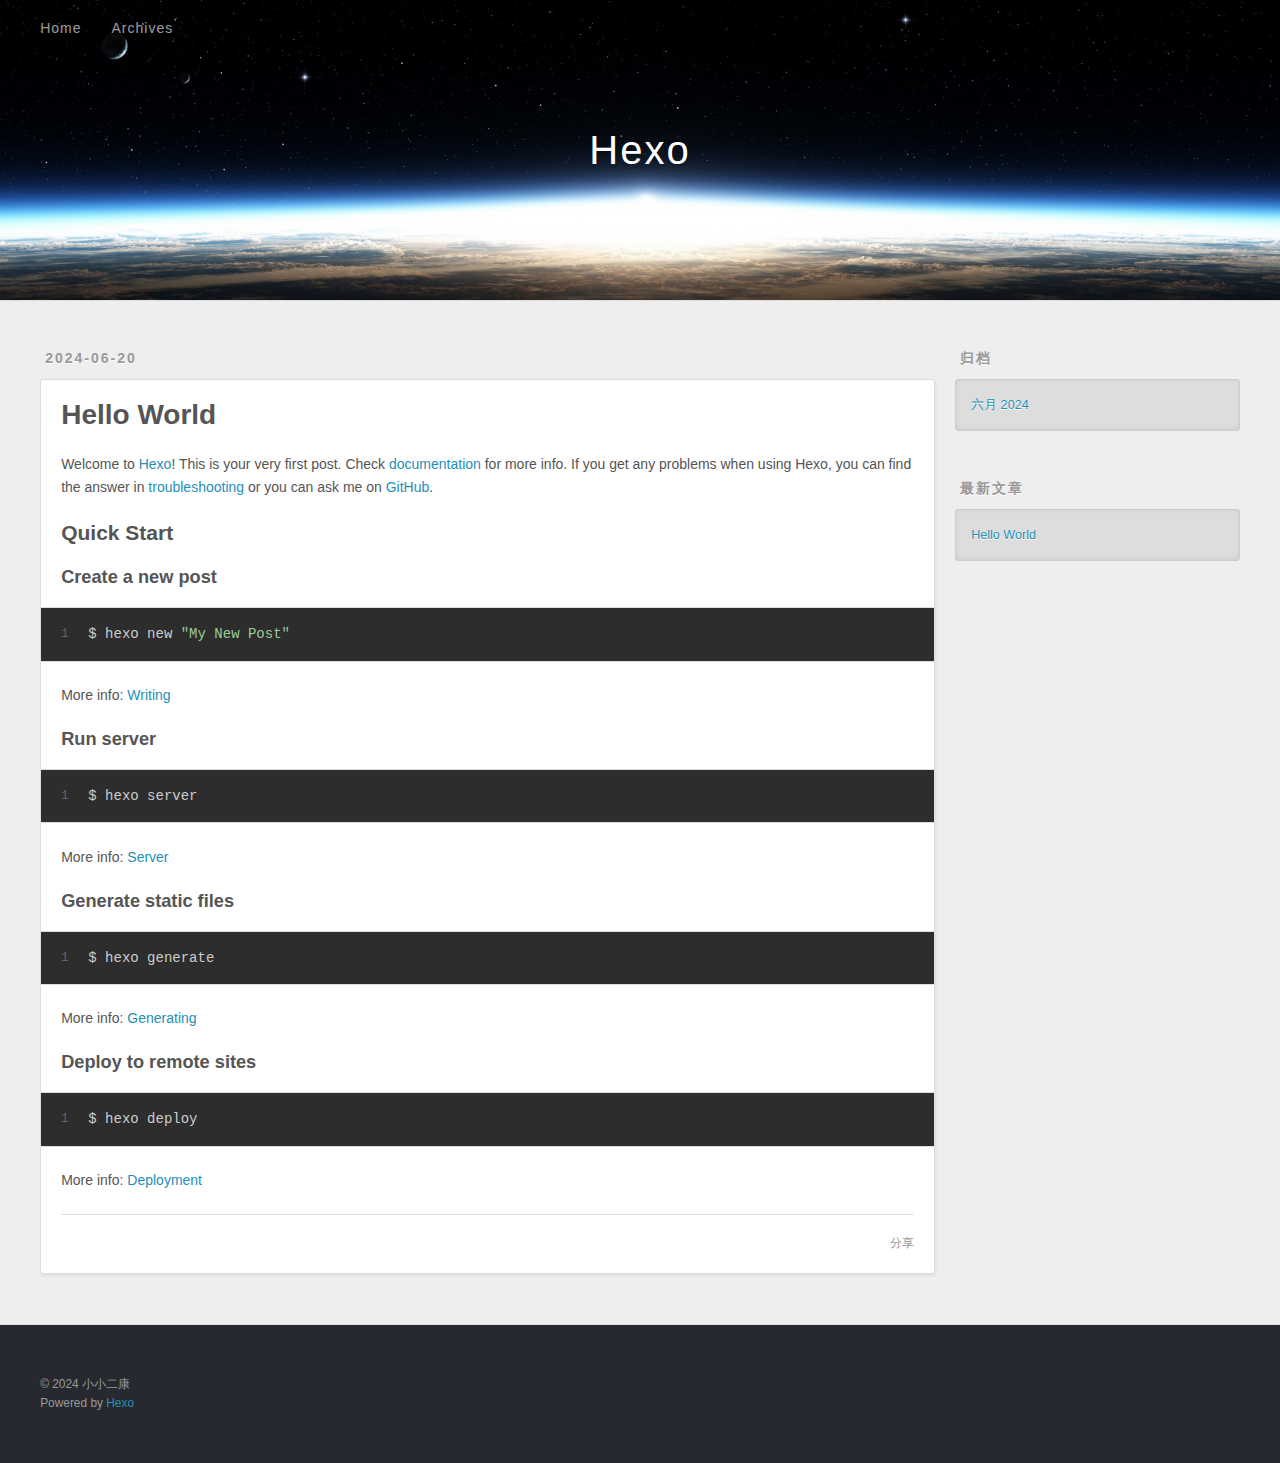
==== index.html @ 12087fe1 "Site updated: 2024-06-20 14:59:10" ====
<!DOCTYPE html>
<html>
<head>
  <meta charset="utf-8">
  
  
  <title>Hexo</title>
  <meta name="viewport" content="width=device-width, initial-scale=1, shrink-to-fit=no">
  <meta property="og:type" content="website">
<meta property="og:title" content="Hexo">
<meta property="og:url" content="https://996136583.github.io/index.html">
<meta property="og:site_name" content="Hexo">
<meta property="og:locale" content="zh_CN">
<meta property="article:author" content="小小二康">
<meta name="twitter:card" content="summary">
  
    <link rel="alternate" href="/atom.xml" title="Hexo" type="application/atom+xml">
  
  
    <link rel="shortcut icon" href="/favicon.png">
  
  
  
<link rel="stylesheet" href="/css/style.css">

  
    
<link rel="stylesheet" href="/fancybox/jquery.fancybox.min.css">

  
  
<meta name="generator" content="Hexo 7.2.0"></head>

<body>
  <div id="container">
    <div id="wrap">
      <header id="header">
  <div id="banner"></div>
  <div id="header-outer" class="outer">
    <div id="header-title" class="inner">
      <h1 id="logo-wrap">
        <a href="/" id="logo">Hexo</a>
      </h1>
      
    </div>
    <div id="header-inner" class="inner">
      <nav id="main-nav">
        <a id="main-nav-toggle" class="nav-icon"><span class="fa fa-bars"></span></a>
        
          <a class="main-nav-link" href="/">Home</a>
        
          <a class="main-nav-link" href="/archives">Archives</a>
        
      </nav>
      <nav id="sub-nav">
        
        
          <a class="nav-icon" href="/atom.xml" title="RSS 订阅"><span class="fa fa-rss"></span></a>
        
        <a class="nav-icon nav-search-btn" title="搜索"><span class="fa fa-search"></span></a>
      </nav>
      <div id="search-form-wrap">
        <form action="//google.com/search" method="get" accept-charset="UTF-8" class="search-form"><input type="search" name="q" class="search-form-input" placeholder="搜索"><button type="submit" class="search-form-submit">&#xF002;</button><input type="hidden" name="sitesearch" value="https://996136583.github.io"></form>
      </div>
    </div>
  </div>
</header>

      <div class="outer">
        <section id="main">
  
    <article id="post-hello-world" class="h-entry article article-type-post" itemprop="blogPost" itemscope itemtype="https://schema.org/BlogPosting">
  <div class="article-meta">
    <a href="/2024/06/20/hello-world/" class="article-date">
  <time class="dt-published" datetime="2024-06-20T06:25:06.038Z" itemprop="datePublished">2024-06-20</time>
</a>
    
  </div>
  <div class="article-inner">
    
    
      <header class="article-header">
        
  
    <h1 itemprop="name">
      <a class="p-name article-title" href="/2024/06/20/hello-world/">Hello World</a>
    </h1>
  

      </header>
    
    <div class="e-content article-entry" itemprop="articleBody">
      
        <p>Welcome to <a target="_blank" rel="noopener" href="https://hexo.io/">Hexo</a>! This is your very first post. Check <a target="_blank" rel="noopener" href="https://hexo.io/docs/">documentation</a> for more info. If you get any problems when using Hexo, you can find the answer in <a target="_blank" rel="noopener" href="https://hexo.io/docs/troubleshooting.html">troubleshooting</a> or you can ask me on <a target="_blank" rel="noopener" href="https://github.com/hexojs/hexo/issues">GitHub</a>.</p>
<h2 id="Quick-Start"><a href="#Quick-Start" class="headerlink" title="Quick Start"></a>Quick Start</h2><h3 id="Create-a-new-post"><a href="#Create-a-new-post" class="headerlink" title="Create a new post"></a>Create a new post</h3><figure class="highlight bash"><table><tr><td class="gutter"><pre><span class="line">1</span><br></pre></td><td class="code"><pre><span class="line">$ hexo new <span class="string">&quot;My New Post&quot;</span></span><br></pre></td></tr></table></figure>

<p>More info: <a target="_blank" rel="noopener" href="https://hexo.io/docs/writing.html">Writing</a></p>
<h3 id="Run-server"><a href="#Run-server" class="headerlink" title="Run server"></a>Run server</h3><figure class="highlight bash"><table><tr><td class="gutter"><pre><span class="line">1</span><br></pre></td><td class="code"><pre><span class="line">$ hexo server</span><br></pre></td></tr></table></figure>

<p>More info: <a target="_blank" rel="noopener" href="https://hexo.io/docs/server.html">Server</a></p>
<h3 id="Generate-static-files"><a href="#Generate-static-files" class="headerlink" title="Generate static files"></a>Generate static files</h3><figure class="highlight bash"><table><tr><td class="gutter"><pre><span class="line">1</span><br></pre></td><td class="code"><pre><span class="line">$ hexo generate</span><br></pre></td></tr></table></figure>

<p>More info: <a target="_blank" rel="noopener" href="https://hexo.io/docs/generating.html">Generating</a></p>
<h3 id="Deploy-to-remote-sites"><a href="#Deploy-to-remote-sites" class="headerlink" title="Deploy to remote sites"></a>Deploy to remote sites</h3><figure class="highlight bash"><table><tr><td class="gutter"><pre><span class="line">1</span><br></pre></td><td class="code"><pre><span class="line">$ hexo deploy</span><br></pre></td></tr></table></figure>

<p>More info: <a target="_blank" rel="noopener" href="https://hexo.io/docs/one-command-deployment.html">Deployment</a></p>

      
    </div>
    <footer class="article-footer">
      <a data-url="https://996136583.github.io/2024/06/20/hello-world/" data-id="clxmwvkzh0000zouidsms7m7e" data-title="Hello World" class="article-share-link"><span class="fa fa-share">分享</span></a>
      
      
      
    </footer>
  </div>
  
</article>



  


</section>
        
          <aside id="sidebar">
  
    

  
    

  
    
  
    
  <div class="widget-wrap">
    <h3 class="widget-title">归档</h3>
    <div class="widget">
      <ul class="archive-list"><li class="archive-list-item"><a class="archive-list-link" href="/archives/2024/06/">六月 2024</a></li></ul>
    </div>
  </div>


  
    
  <div class="widget-wrap">
    <h3 class="widget-title">最新文章</h3>
    <div class="widget">
      <ul>
        
          <li>
            <a href="/2024/06/20/hello-world/">Hello World</a>
          </li>
        
      </ul>
    </div>
  </div>

  
</aside>
        
      </div>
      <footer id="footer">
  
  <div class="outer">
    <div id="footer-info" class="inner">
      
      &copy; 2024 小小二康<br>
      Powered by <a href="https://hexo.io/" target="_blank">Hexo</a>
    </div>
  </div>
</footer>

    </div>
    <nav id="mobile-nav">
  
    <a href="/" class="mobile-nav-link">Home</a>
  
    <a href="/archives" class="mobile-nav-link">Archives</a>
  
</nav>
    


<script src="/js/jquery-3.6.4.min.js"></script>



  
<script src="/fancybox/jquery.fancybox.min.js"></script>




<script src="/js/script.js"></script>





  </div>
</body>
</html>
---- css/style.css ----
body {
  width: 100%;
}
body:before,
body:after {
  content: "";
  display: table;
}
body:after {
  clear: both;
}
html,
body,
div,
span,
applet,
object,
iframe,
h1,
h2,
h3,
h4,
h5,
h6,
p,
blockquote,
pre,
a,
abbr,
acronym,
address,
big,
cite,
code,
del,
dfn,
em,
img,
ins,
kbd,
q,
s,
samp,
small,
strike,
strong,
sub,
sup,
tt,
var,
dl,
dt,
dd,
ol,
ul,
li,
fieldset,
form,
label,
legend,
table,
caption,
tbody,
tfoot,
thead,
tr,
th,
td {
  margin: 0;
  padding: 0;
  border: 0;
  outline: 0;
  font-weight: inherit;
  font-style: inherit;
  font-family: inherit;
  font-size: 100%;
  vertical-align: baseline;
}
body {
  line-height: 1;
  color: #000;
  background: #fff;
}
ol,
ul {
  list-style: none;
}
table {
  border-collapse: separate;
  border-spacing: 0;
  vertical-align: middle;
}
caption,
th,
td {
  text-align: left;
  font-weight: normal;
  vertical-align: middle;
}
a img {
  border: none;
}
input,
button {
  margin: 0;
  padding: 0;
}
input::-moz-focus-inner,
button::-moz-focus-inner {
  border: 0;
  padding: 0;
}
html,
body,
#container {
  height: 100%;
}
body {
  background: #eee;
  font: 14px -apple-system, BlinkMacSystemFont, "Segoe UI", "Roboto", "Oxygen", "Ubuntu", "Cantarell", "Fira Sans", "Droid Sans", "Helvetica Neue", sans-serif;
  -webkit-text-size-adjust: 100%;
}
.outer {
  max-width: 1220px;
  margin: 0 auto;
  padding: 0 20px;
}
.outer:before,
.outer:after {
  content: "";
  display: table;
}
.outer:after {
  clear: both;
}
.inner {
  display: inline;
  float: left;
  width: 98.33333333333333%;
  margin: 0 0.833333333333333%;
}
.left,
.alignleft {
  float: left;
}
.right,
.alignright {
  float: right;
}
.clear {
  clear: both;
}
#container {
  position: relative;
}
.mobile-nav-on {
  overflow: hidden;
}
#wrap {
  height: 100%;
  width: 100%;
  position: absolute;
  top: 0;
  left: 0;
  -webkit-transition: 0.2s ease-out;
  -moz-transition: 0.2s ease-out;
  -ms-transition: 0.2s ease-out;
  transition: 0.2s ease-out;
  z-index: 1;
  background: #eee;
}
.mobile-nav-on #wrap {
  left: 280px;
}
@media screen and (min-width: 768px) {
  #main {
    display: inline;
    float: left;
    width: 73.33333333333333%;
    margin: 0 0.833333333333333%;
  }
}
.article-date,
.article-category-link,
.archive-year,
.widget-title {
  text-decoration: none;
  text-transform: uppercase;
  letter-spacing: 2px;
  color: #999;
  margin-bottom: 1em;
  margin-left: 5px;
  line-height: 1em;
  text-shadow: 0 1px #fff;
  font-weight: bold;
}
.article-inner,
.archive-article-inner {
  background: #fff;
  -webkit-box-shadow: 1px 2px 3px #ddd;
  box-shadow: 1px 2px 3px #ddd;
  border: 1px solid #ddd;
  border-radius: 3px;
}
.article-entry h1,
.widget h1 {
  font-size: 2em;
}
.article-entry h2,
.widget h2 {
  font-size: 1.5em;
}
.article-entry h3,
.widget h3 {
  font-size: 1.3em;
}
.article-entry h4,
.widget h4 {
  font-size: 1.2em;
}
.article-entry h5,
.widget h5 {
  font-size: 1em;
}
.article-entry h6,
.widget h6 {
  font-size: 1em;
  color: #999;
}
.article-entry hr,
.widget hr {
  border: 1px dashed #ddd;
}
.article-entry strong,
.widget strong {
  font-weight: bold;
}
.article-entry em,
.widget em,
.article-entry cite,
.widget cite {
  font-style: italic;
}
.article-entry sup,
.widget sup,
.article-entry sub,
.widget sub {
  font-size: 0.75em;
  line-height: 0;
  position: relative;
  vertical-align: baseline;
}
.article-entry sup,
.widget sup {
  top: -0.5em;
}
.article-entry sub,
.widget sub {
  bottom: -0.2em;
}
.article-entry small,
.widget small {
  font-size: 0.85em;
}
.article-entry acronym,
.widget acronym,
.article-entry abbr,
.widget abbr {
  border-bottom: 1px dotted;
}
.article-entry ul,
.widget ul,
.article-entry ol,
.widget ol,
.article-entry dl,
.widget dl {
  margin: 0 20px;
  line-height: 1.6em;
}
.article-entry ul ul,
.widget ul ul,
.article-entry ol ul,
.widget ol ul,
.article-entry ul ol,
.widget ul ol,
.article-entry ol ol,
.widget ol ol {
  margin-top: 0;
  margin-bottom: 0;
}
.article-entry ul,
.widget ul {
  list-style: disc;
}
.article-entry ol,
.widget ol {
  list-style: decimal;
}
.article-entry dt,
.widget dt {
  font-weight: bold;
}
#header {
  height: 300px;
  position: relative;
  border-bottom: 1px solid #ddd;
}
#header:before,
#header:after {
  content: "";
  position: absolute;
  left: 0;
  right: 0;
  height: 40px;
}
#header:before {
  top: 0;
  background: -webkit-linear-gradient(rgba(0,0,0,0.2), transparent);
  background: -moz-linear-gradient(rgba(0,0,0,0.2), transparent);
  background: -ms-linear-gradient(rgba(0,0,0,0.2), transparent);
  background: linear-gradient(rgba(0,0,0,0.2), transparent);
}
#header:after {
  bottom: 0;
  background: -webkit-linear-gradient(transparent, rgba(0,0,0,0.2));
  background: -moz-linear-gradient(transparent, rgba(0,0,0,0.2));
  background: -ms-linear-gradient(transparent, rgba(0,0,0,0.2));
  background: linear-gradient(transparent, rgba(0,0,0,0.2));
}
#header-outer {
  height: 100%;
  position: relative;
}
#header-inner {
  position: relative;
  overflow: hidden;
}
#banner {
  position: absolute;
  top: 0;
  left: 0;
  width: 100%;
  height: 100%;
  background: url("images/banner.jpg") center #000;
  background-size: cover;
  z-index: -1;
}
#header-title {
  text-align: center;
  height: 40px;
  position: absolute;
  top: 50%;
  left: 0;
  margin-top: -20px;
}
#logo,
#subtitle {
  text-decoration: none;
  color: #fff;
  font-weight: 300;
  text-shadow: 0 1px 4px rgba(0,0,0,0.3);
}
#logo {
  font-size: 40px;
  line-height: 40px;
  letter-spacing: 2px;
}
#subtitle {
  font-size: 16px;
  line-height: 16px;
  letter-spacing: 1px;
}
#subtitle-wrap {
  margin-top: 16px;
}
#main-nav {
  float: left;
  margin-left: -15px;
}
.nav-icon,
.main-nav-link {
  float: left;
  color: #fff;
  opacity: 0.6;
  text-decoration: none;
  text-shadow: 0 1px rgba(0,0,0,0.2);
  -webkit-transition: opacity 0.2s;
  -moz-transition: opacity 0.2s;
  -ms-transition: opacity 0.2s;
  transition: opacity 0.2s;
  display: block;
  padding: 20px 15px;
}
.nav-icon:hover,
.main-nav-link:hover {
  opacity: 1;
}
.nav-icon {
  text-align: center;
  font-size: 14px;
  width: 14px;
  height: 14px;
  padding: 20px 15px;
  position: relative;
  cursor: pointer;
}
.main-nav-link {
  font-weight: 300;
  letter-spacing: 1px;
}
@media screen and (max-width: 479px) {
  .main-nav-link {
    display: none;
  }
}
#main-nav-toggle {
  display: none;
}
@media screen and (max-width: 479px) {
  #main-nav-toggle {
    display: block;
  }
}
#sub-nav {
  float: right;
  margin-right: -15px;
}
#search-form-wrap {
  position: absolute;
  top: 15px;
  width: 150px;
  height: 30px;
  right: -150px;
  opacity: 0;
  -webkit-transition: 0.2s ease-out;
  -moz-transition: 0.2s ease-out;
  -ms-transition: 0.2s ease-out;
  transition: 0.2s ease-out;
}
#search-form-wrap.on {
  opacity: 1;
  right: 0;
}
@media screen and (max-width: 479px) {
  #search-form-wrap {
    width: 100%;
    right: -100%;
  }
}
.search-form {
  position: absolute;
  top: 0;
  left: 0;
  right: 0;
  background: #fff;
  padding: 5px 15px;
  border-radius: 15px;
  -webkit-box-shadow: 0 0 10px rgba(0,0,0,0.3);
  box-shadow: 0 0 10px rgba(0,0,0,0.3);
}
.search-form-input {
  border: none;
  background: none;
  color: #555;
  width: 100%;
  font: 13px -apple-system, BlinkMacSystemFont, "Segoe UI", "Roboto", "Oxygen", "Ubuntu", "Cantarell", "Fira Sans", "Droid Sans", "Helvetica Neue", sans-serif;
  outline: none;
}
.search-form-input::-webkit-search-results-decoration,
.search-form-input::-webkit-search-cancel-button {
  -webkit-appearance: none;
}
.search-form-submit {
  position: absolute;
  top: 50%;
  right: 10px;
  margin-top: -7px;
  font: 13px ForkAwesome;
  border: none;
  background: none;
  color: #bbb;
  cursor: pointer;
}
.search-form-submit:hover,
.search-form-submit:focus {
  color: #777;
}
.article {
  margin: 50px 0;
}
.article-inner {
  overflow: hidden;
}
.article-meta:before,
.article-meta:after {
  content: "";
  display: table;
}
.article-meta:after {
  clear: both;
}
.article-date {
  float: left;
}
.article-category {
  float: left;
  line-height: 1em;
  color: #ccc;
  text-shadow: 0 1px #fff;
  margin-left: 8px;
}
.article-category:before {
  content: "\2022";
}
.article-category-link {
  margin: 0 12px 1em;
}
.article-header {
  padding: 20px 20px 0;
}
.article-title {
  text-decoration: none;
  font-size: 2em;
  font-weight: bold;
  color: #555;
  line-height: 1.1em;
  -webkit-transition: color 0.2s;
  -moz-transition: color 0.2s;
  -ms-transition: color 0.2s;
  transition: color 0.2s;
}
a.article-title:hover {
  color: #258fb8;
}
.article-entry {
  color: #555;
  padding: 0 20px;
}
.article-entry:before,
.article-entry:after {
  content: "";
  display: table;
}
.article-entry:after {
  clear: both;
}
.article-entry p,
.article-entry table {
  line-height: 1.6em;
  margin: 1.6em 0;
}
.article-entry h1,
.article-entry h2,
.article-entry h3,
.article-entry h4,
.article-entry h5,
.article-entry h6 {
  font-weight: bold;
}
.article-entry h1,
.article-entry h2,
.article-entry h3,
.article-entry h4,
.article-entry h5,
.article-entry h6 {
  line-height: 1.1em;
  margin: 1.1em 0;
}
.article-entry a {
  color: #258fb8;
  text-decoration: none;
}
.article-entry a:hover {
  text-decoration: underline;
}
.article-entry ul,
.article-entry ol,
.article-entry dl {
  margin-top: 1.6em;
  margin-bottom: 1.6em;
}
.article-entry img,
.article-entry video {
  max-width: 100%;
  height: auto;
  display: block;
  margin: auto;
}
.article-entry iframe {
  border: none;
}
.article-entry table {
  width: 100%;
  border-collapse: collapse;
  border-spacing: 0;
}
.article-entry th {
  font-weight: bold;
  border-bottom: 3px solid #ddd;
  padding-bottom: 0.5em;
}
.article-entry td {
  border-bottom: 1px solid #ddd;
  padding: 10px 0;
}
.article-entry blockquote {
  font-family: Georgia, "Times New Roman", serif;
  margin: 1.6em 20px;
  text-align: center;
}
.article-entry blockquote footer {
  font-size: 14px;
  margin: 1.6em 0;
  font-family: -apple-system, BlinkMacSystemFont, "Segoe UI", "Roboto", "Oxygen", "Ubuntu", "Cantarell", "Fira Sans", "Droid Sans", "Helvetica Neue", sans-serif;
}
.article-entry blockquote footer cite:before {
  content: "—";
  padding: 0 0.5em;
}
.article-entry .pullquote {
  text-align: left;
  width: 45%;
  margin: 0;
}
.article-entry .pullquote.left {
  margin-left: 0.5em;
  margin-right: 1em;
}
.article-entry .pullquote.right {
  margin-right: 0.5em;
  margin-left: 1em;
}
.article-entry .caption {
  color: #999;
  display: block;
  font-size: 0.9em;
  margin-top: 0.5em;
  position: relative;
  text-align: center;
}
.article-entry .video-container {
  position: relative;
  padding-top: 56.25%;
  height: 0;
  overflow: hidden;
}
.article-entry .video-container iframe,
.article-entry .video-container object,
.article-entry .video-container embed {
  position: absolute;
  top: 0;
  left: 0;
  width: 100%;
  height: 100%;
  margin-top: 0;
}
.article-more-link a {
  display: inline-block;
  line-height: 1em;
  padding: 6px 15px;
  border-radius: 15px;
  background: #eee;
  color: #999;
  text-shadow: 0 1px #fff;
  text-decoration: none;
}
.article-more-link a:hover {
  background: #258fb8;
  color: #fff;
  text-decoration: none;
  text-shadow: 0 1px #1e7293;
}
.article-footer {
  font-size: 0.85em;
  line-height: 1.6em;
  border-top: 1px solid #ddd;
  padding-top: 1.6em;
  margin: 0 20px 20px;
}
.article-footer:before,
.article-footer:after {
  content: "";
  display: table;
}
.article-footer:after {
  clear: both;
}
.article-footer a {
  color: #999;
  text-decoration: none;
}
.article-footer a:hover {
  color: #555;
}
.article-tag-list-item {
  float: left;
  margin-right: 10px;
}
.article-tag-list-link:before {
  content: "#";
}
.article-comment-link {
  float: right;
}
.article-comment-link:before {
  padding-right: 8px;
}
.article-share-link {
  cursor: pointer;
  float: right;
  margin-left: 20px;
}
.article-share-link:before {
  padding-right: 6px;
}
#article-nav {
  position: relative;
}
#article-nav:before,
#article-nav:after {
  content: "";
  display: table;
}
#article-nav:after {
  clear: both;
}
@media screen and (min-width: 768px) {
  #article-nav {
    margin: 50px 0;
  }
  #article-nav:before {
    width: 8px;
    height: 8px;
    position: absolute;
    top: 50%;
    left: 50%;
    margin-top: -4px;
    margin-left: -4px;
    content: "";
    border-radius: 50%;
    background: #ddd;
    -webkit-box-shadow: 0 1px 2px #fff;
    box-shadow: 0 1px 2px #fff;
  }
}
.article-nav-link-wrap {
  text-decoration: none;
  text-shadow: 0 1px #fff;
  color: #999;
  -webkit-box-sizing: border-box;
  -moz-box-sizing: border-box;
  box-sizing: border-box;
  margin-top: 50px;
  text-align: center;
  display: block;
}
.article-nav-link-wrap:hover {
  color: #555;
}
@media screen and (min-width: 768px) {
  .article-nav-link-wrap {
    width: 50%;
    margin-top: 0;
  }
}
@media screen and (min-width: 768px) {
  #article-nav-newer {
    float: left;
    text-align: right;
    padding-right: 20px;
  }
}
@media screen and (min-width: 768px) {
  #article-nav-older {
    float: right;
    text-align: left;
    padding-left: 20px;
  }
}
.article-nav-caption {
  text-transform: uppercase;
  letter-spacing: 2px;
  color: #ddd;
  line-height: 1em;
  font-weight: bold;
}
#article-nav-newer .article-nav-caption {
  margin-right: -2px;
}
.article-nav-title {
  font-size: 0.85em;
  line-height: 1.6em;
  margin-top: 0.5em;
}
.article-share-box {
  position: absolute;
  display: none;
  background: #fff;
  -webkit-box-shadow: 1px 2px 10px rgba(0,0,0,0.2);
  box-shadow: 1px 2px 10px rgba(0,0,0,0.2);
  border-radius: 3px;
  margin-left: -145px;
  overflow: hidden;
  z-index: 1;
}
.article-share-box.on {
  display: block;
}
.article-share-input {
  width: 100%;
  background: none;
  -webkit-box-sizing: border-box;
  -moz-box-sizing: border-box;
  box-sizing: border-box;
  font: 14px -apple-system, BlinkMacSystemFont, "Segoe UI", "Roboto", "Oxygen", "Ubuntu", "Cantarell", "Fira Sans", "Droid Sans", "Helvetica Neue", sans-serif;
  padding: 0 15px;
  color: #555;
  outline: none;
  border: 1px solid #ddd;
  border-radius: 3px 3px 0 0;
  height: 36px;
  line-height: 36px;
}
.article-share-links {
  background: #eee;
}
.article-share-links:before,
.article-share-links:after {
  content: "";
  display: table;
}
.article-share-links:after {
  clear: both;
}
.article-share-twitter,
.article-share-facebook,
.article-share-pinterest,
.article-share-linkedin {
  width: 50px;
  height: 36px;
  display: block;
  float: left;
  position: relative;
  color: #999;
  text-shadow: 0 1px #fff;
}
.article-share-twitter:before,
.article-share-facebook:before,
.article-share-pinterest:before,
.article-share-linkedin:before {
  font-size: 20px;
  width: 20px;
  height: 20px;
  position: absolute;
  top: 50%;
  left: 50%;
  margin-top: -10px;
  margin-left: -10px;
  text-align: center;
}
.article-share-twitter:hover,
.article-share-facebook:hover,
.article-share-pinterest:hover,
.article-share-linkedin:hover {
  color: #fff;
}
.article-share-twitter:hover {
  background: #00aced;
  text-shadow: 0 1px #008abe;
}
.article-share-facebook:hover {
  background: #3b5998;
  text-shadow: 0 1px #2f477a;
}
.article-share-pinterest:hover {
  background: #cb2027;
  text-shadow: 0 1px #a21a1f;
}
.article-share-linkedin:hover {
  background: #0077b5;
  text-shadow: 0 1px #005f91;
}
.article-gallery {
  background: #000;
  position: relative;
}
.article-gallery-photos {
  position: relative;
  overflow: hidden;
}
.article-gallery-img {
  display: none;
  max-width: 100%;
}
.article-gallery-img:first-child {
  display: block;
}
.article-gallery-img.loaded {
  position: absolute;
  display: block;
}
.article-gallery-img img {
  display: block;
  max-width: 100%;
  margin: 0 auto;
}
#comments {
  background: #fff;
  -webkit-box-shadow: 1px 2px 3px #ddd;
  box-shadow: 1px 2px 3px #ddd;
  padding: 20px;
  border: 1px solid #ddd;
  border-radius: 3px;
  margin: 50px 0;
}
#comments a {
  color: #258fb8;
}
.archives-wrap {
  margin: 50px 0;
}
.archives:before,
.archives:after {
  content: "";
  display: table;
}
.archives:after {
  clear: both;
}
.archive-year-wrap {
  margin-bottom: 1em;
}
.archives {
  -webkit-column-gap: 10px;
  -moz-column-gap: 10px;
  column-gap: 10px;
}
@media screen and (min-width: 480px) and (max-width: 767px) {
  .archives {
    -webkit-column-count: 2;
    -moz-column-count: 2;
    column-count: 2;
  }
}
@media screen and (min-width: 768px) {
  .archives {
    -webkit-column-count: 3;
    -moz-column-count: 3;
    column-count: 3;
  }
}
.archive-article {
  -webkit-column-break-inside: avoid;
  page-break-inside: avoid;
  overflow: hidden;
  break-inside: avoid-column;
}
.archive-article-inner {
  padding: 10px;
  margin-bottom: 15px;
}
.archive-article-title {
  text-decoration: none;
  font-weight: bold;
  color: #555;
  -webkit-transition: color 0.2s;
  -moz-transition: color 0.2s;
  -ms-transition: color 0.2s;
  transition: color 0.2s;
  line-height: 1.6em;
}
.archive-article-title:hover {
  color: #258fb8;
}
.archive-article-footer {
  margin-top: 1em;
}
.archive-article-date {
  color: #999;
  text-decoration: none;
  font-size: 0.85em;
  line-height: 1em;
  margin-bottom: 0.5em;
  display: block;
}
#page-nav {
  margin: 50px auto;
  background: #fff;
  -webkit-box-shadow: 1px 2px 3px #ddd;
  box-shadow: 1px 2px 3px #ddd;
  border: 1px solid #ddd;
  border-radius: 3px;
  text-align: center;
  color: #999;
  overflow: hidden;
}
#page-nav:before,
#page-nav:after {
  content: "";
  display: table;
}
#page-nav:after {
  clear: both;
}
#page-nav a,
#page-nav span {
  padding: 10px 20px;
  line-height: 1;
  height: 2ex;
}
#page-nav a {
  color: #999;
  text-decoration: none;
}
#page-nav a:hover {
  background: #999;
  color: #fff;
}
#page-nav .prev {
  float: left;
}
#page-nav .next {
  float: right;
}
#page-nav .page-number {
  display: inline-block;
}
@media screen and (max-width: 479px) {
  #page-nav .page-number {
    display: none;
  }
}
#page-nav .current {
  color: #555;
  font-weight: bold;
}
#page-nav .space {
  color: #ddd;
}
#footer {
  background: #262a30;
  padding: 50px 0;
  border-top: 1px solid #ddd;
  color: #999;
}
#footer a {
  color: #258fb8;
  text-decoration: none;
}
#footer a:hover {
  text-decoration: underline;
}
#footer-info {
  line-height: 1.6em;
  font-size: 0.85em;
}
.article-entry pre,
.article-entry .highlight {
  background: #2d2d2d;
  margin: 0 -20px;
  padding: 15px 20px;
  border-style: solid;
  border-color: #ddd;
  border-width: 1px 0;
  overflow: auto;
  color: #ccc;
  line-height: 22.400000000000002px;
}
.article-entry .highlight .gutter pre,
.article-entry .gist .gist-file .gist-data .line-numbers {
  color: #666;
  font-size: 0.85em;
}
.article-entry pre,
.article-entry code {
  font-family: "Source Code Pro", Consolas, Monaco, Menlo, Consolas, monospace;
}
.article-entry code {
  background: #eee;
  text-shadow: 0 1px #fff;
  padding: 0 0.3em;
}
.article-entry pre code {
  background: none;
  text-shadow: none;
  padding: 0;
}
.article-entry .highlight pre {
  border: none;
  margin: 0;
  padding: 0;
}
.article-entry .highlight table {
  margin: 0;
  width: auto;
}
.article-entry .highlight td {
  border: none;
  padding: 0;
}
.article-entry .highlight figcaption {
  font-size: 0.85em;
  color: #999;
  line-height: 1em;
  margin-bottom: 1em;
}
.article-entry .highlight figcaption:before,
.article-entry .highlight figcaption:after {
  content: "";
  display: table;
}
.article-entry .highlight figcaption:after {
  clear: both;
}
.article-entry .highlight figcaption a {
  float: right;
}
.article-entry .highlight .gutter {
  -moz-user-select: none;
  -ms-user-select: none;
  -webkit-user-select: none;
  -webkit-user-select: none;
  -moz-user-select: none;
  -ms-user-select: none;
  user-select: none;
}
.article-entry .highlight .gutter pre {
  text-align: right;
  padding-right: 20px;
}
.article-entry .highlight .line {
  height: 22.400000000000002px;
}
.article-entry .highlight .line.marked {
  background: #515151;
}
.article-entry .gist {
  margin: 0 -20px;
  border-style: solid;
  border-color: #ddd;
  border-width: 1px 0;
  background: #2d2d2d;
  padding: 15px 20px 15px 0;
}
.article-entry .gist .gist-file {
  border: none;
  font-family: "Source Code Pro", Consolas, Monaco, Menlo, Consolas, monospace;
  margin: 0;
}
.article-entry .gist .gist-file .gist-data {
  background: none;
  border: none;
}
.article-entry .gist .gist-file .gist-data .line-numbers {
  background: none;
  border: none;
  padding: 0 20px 0 0;
}
.article-entry .gist .gist-file .gist-data .line-data {
  padding: 0 !important;
}
.article-entry .gist .gist-file .highlight {
  margin: 0;
  padding: 0;
  border: none;
}
.article-entry .gist .gist-file .gist-meta {
  background: #2d2d2d;
  color: #999;
  font: 0.85em -apple-system, BlinkMacSystemFont, "Segoe UI", "Roboto", "Oxygen", "Ubuntu", "Cantarell", "Fira Sans", "Droid Sans", "Helvetica Neue", sans-serif;
  text-shadow: 0 0;
  padding: 0;
  margin-top: 1em;
  margin-left: 20px;
}
.article-entry .gist .gist-file .gist-meta a {
  color: #258fb8;
  font-weight: normal;
}
.article-entry .gist .gist-file .gist-meta a:hover {
  text-decoration: underline;
}
pre .comment,
pre .title {
  color: #999;
}
pre .variable,
pre .attribute,
pre .tag,
pre .regexp,
pre .ruby .constant,
pre .xml .tag .title,
pre .xml .pi,
pre .xml .doctype,
pre .html .doctype,
pre .css .id,
pre .css .class,
pre .css .pseudo {
  color: #f2777a;
}
pre .number,
pre .preprocessor,
pre .built_in,
pre .literal,
pre .params,
pre .constant {
  color: #f99157;
}
pre .class,
pre .ruby .class .title,
pre .css .rules .attribute {
  color: #9c9;
}
pre .string,
pre .value,
pre .inheritance,
pre .header,
pre .ruby .symbol,
pre .xml .cdata {
  color: #9c9;
}
pre .css .hexcolor {
  color: #6cc;
}
pre .function,
pre .python .decorator,
pre .python .title,
pre .ruby .function .title,
pre .ruby .title .keyword,
pre .perl .sub,
pre .javascript .title,
pre .coffeescript .title {
  color: #69c;
}
pre .keyword,
pre .javascript .function {
  color: #c9c;
}
@media screen and (max-width: 479px) {
  #mobile-nav {
    position: absolute;
    top: 0;
    left: 0;
    width: 280px;
    height: 100%;
    background: #191919;
    border-right: 1px solid #fff;
  }
}
@media screen and (max-width: 479px) {
  .mobile-nav-link {
    display: block;
    color: #999;
    text-decoration: none;
    padding: 15px 20px;
    font-weight: bold;
  }
  .mobile-nav-link:hover {
    color: #fff;
  }
}
@media screen and (min-width: 768px) {
  #sidebar {
    display: inline;
    float: left;
    width: 23.333333333333332%;
    margin: 0 0.833333333333333%;
  }
}
.widget-wrap {
  margin: 50px 0;
}
.widget {
  color: #777;
  text-shadow: 0 1px #fff;
  background: #ddd;
  -webkit-box-shadow: 0 -1px 4px #ccc inset;
  box-shadow: 0 -1px 4px #ccc inset;
  border: 1px solid #ccc;
  padding: 15px;
  border-radius: 3px;
}
.widget a {
  color: #258fb8;
  text-decoration: none;
}
.widget a:hover {
  text-decoration: underline;
}
.widget ul ul,
.widget ol ul,
.widget dl ul,
.widget ul ol,
.widget ol ol,
.widget dl ol,
.widget ul dl,
.widget ol dl,
.widget dl dl {
  margin-left: 15px;
  list-style: disc;
}
.widget {
  line-height: 1.6em;
  word-wrap: break-word;
  font-size: 0.9em;
}
.widget ul,
.widget ol {
  list-style: none;
  margin: 0;
}
.widget ul ul,
.widget ol ul,
.widget ul ol,
.widget ol ol {
  margin: 0 20px;
}
.widget ul ul,
.widget ol ul {
  list-style: disc;
}
.widget ul ol,
.widget ol ol {
  list-style: decimal;
}
.category-list-count,
.tag-list-count,
.archive-list-count {
  padding-left: 5px;
  color: #999;
  font-size: 0.85em;
}
.category-list-count:before,
.tag-list-count:before,
.archive-list-count:before {
  content: "(";
}
.category-list-count:after,
.tag-list-count:after,
.archive-list-count:after {
  content: ")";
}
.tagcloud a {
  margin-right: 5px;
  display: inline-block;
}
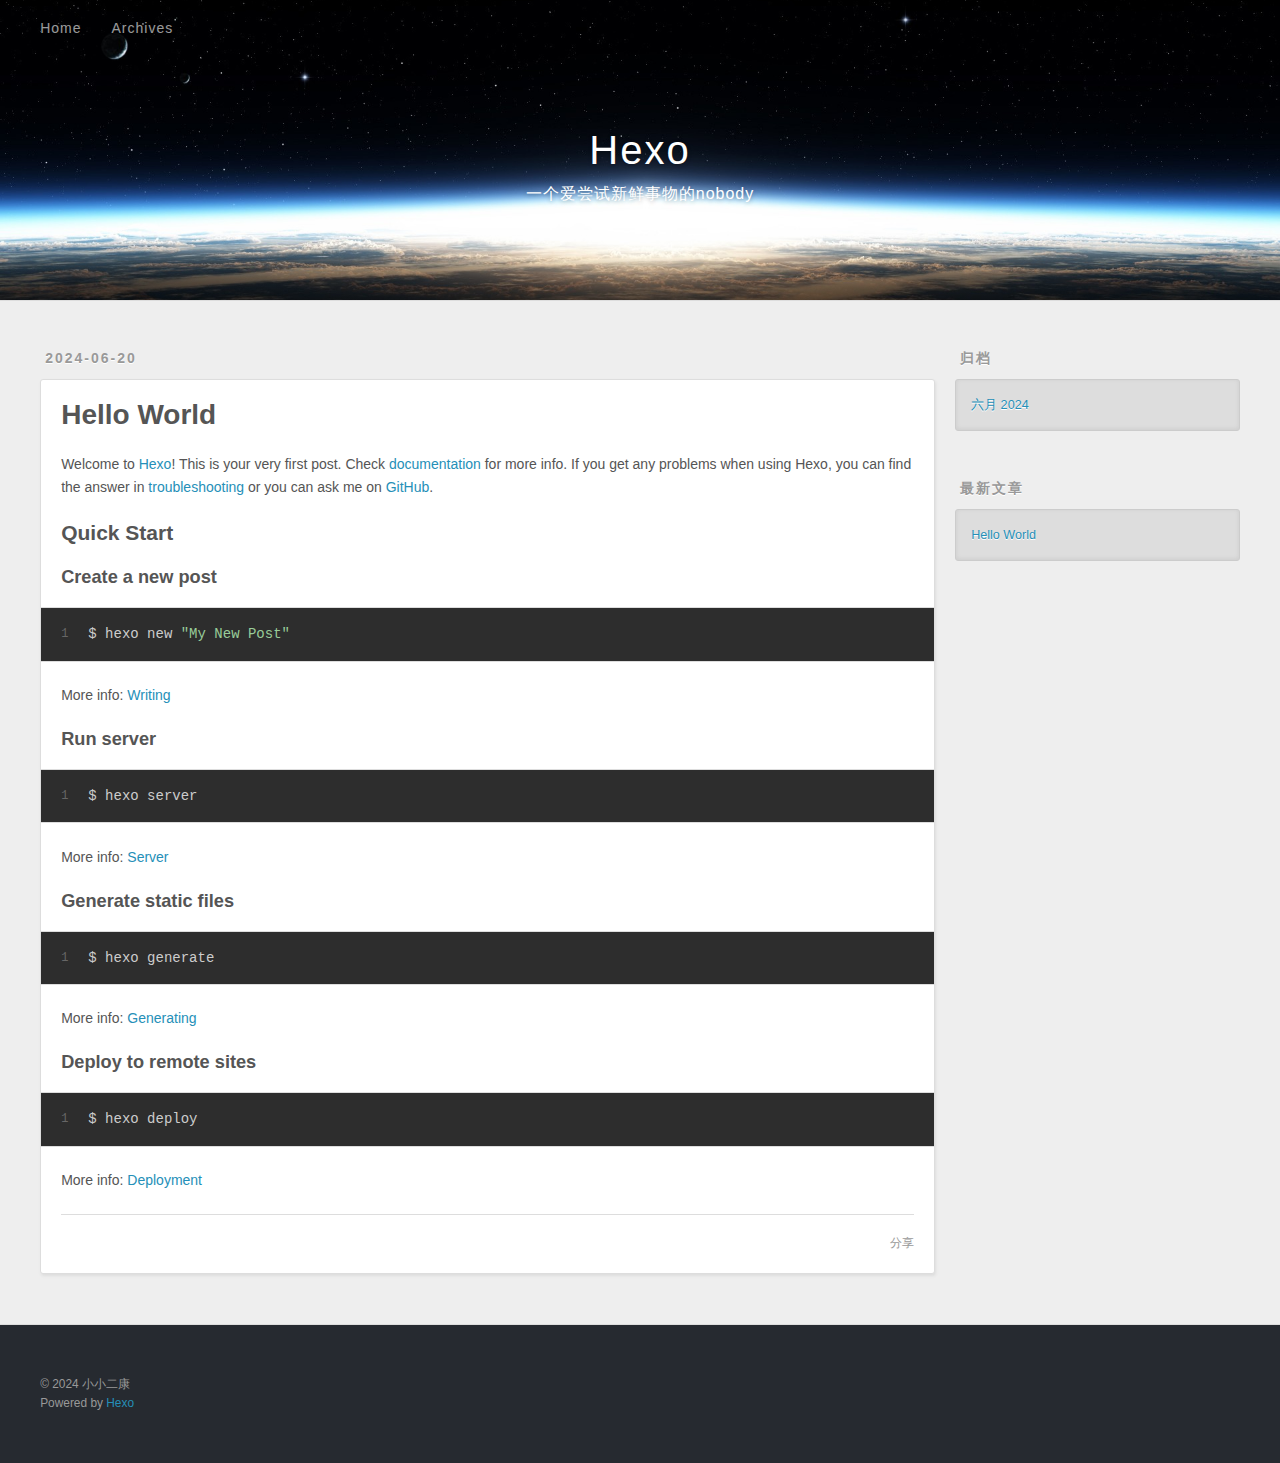
==== commit 02d99631: "Site updated: 2024-06-20 15:48:48" ====
--- a/index.html
+++ b/index.html
@@ -42,6 +42,10 @@
         <a href="/" id="logo">Hexo</a>
       </h1>
       
+        <h2 id="subtitle-wrap">
+          <a href="/" id="subtitle">一个爱尝试新鲜事物的nobody</a>
+        </h2>
+      
     </div>
     <div id="header-inner" class="inner">
       <nav id="main-nav">
@@ -108,7 +112,7 @@
       
     </div>
     <footer class="article-footer">
-      <a data-url="https://996136583.github.io/2024/06/20/hello-world/" data-id="clxmwvkzh0000zouidsms7m7e" data-title="Hello World" class="article-share-link"><span class="fa fa-share">分享</span></a>
+      <a data-url="https://996136583.github.io/2024/06/20/hello-world/" data-id="clxmynjni0000e0uiev51hqj5" data-title="Hello World" class="article-share-link"><span class="fa fa-share">分享</span></a>
       
       
       
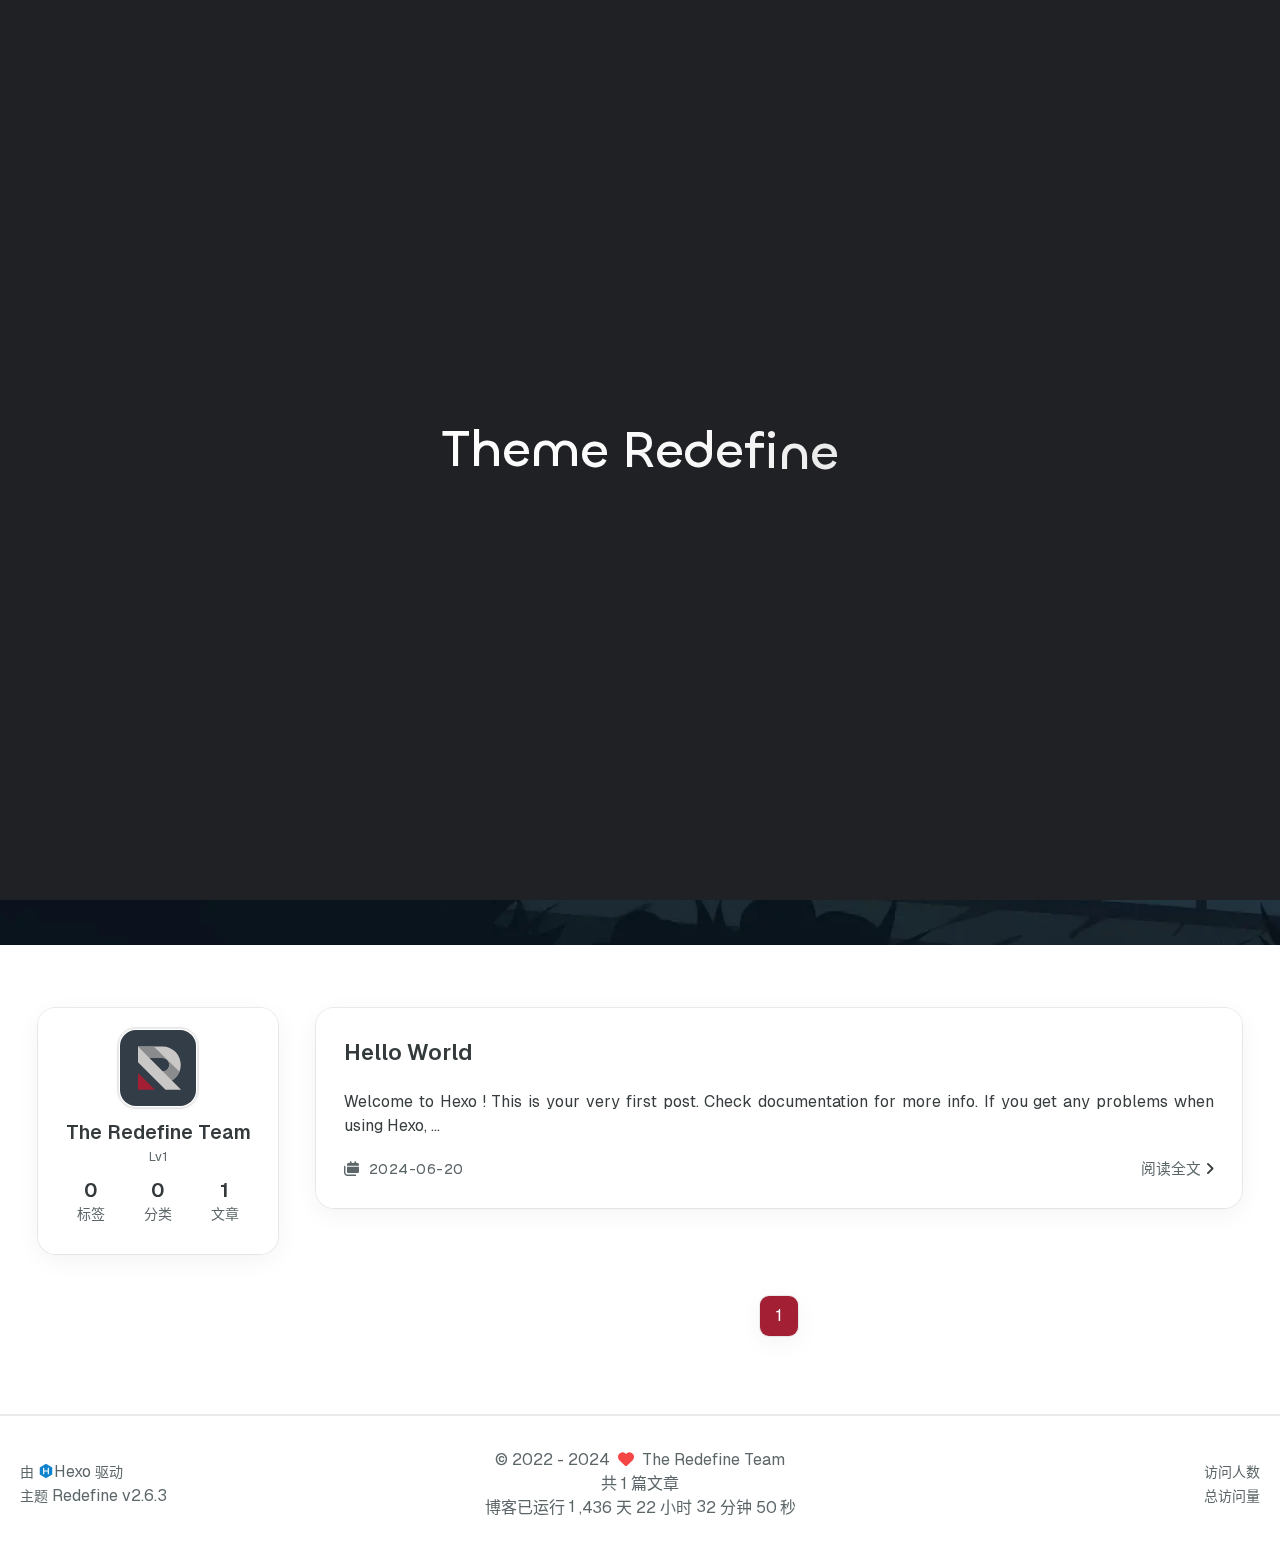
==== commit 0b79c051: "Site updated: 2024-06-20 16:47:55" ====
--- a/index.html
+++ b/index.html
@@ -1,209 +1,765 @@
 <!DOCTYPE html>
-<html>
+<html lang="zh-CN">
 <head>
-  <meta charset="utf-8">
-  
-  
-  <title>Hexo</title>
-  <meta name="viewport" content="width=device-width, initial-scale=1, shrink-to-fit=no">
-  <meta property="og:type" content="website">
+    <meta charset="utf-8">
+    <meta name="viewport" content="width=device-width, initial-scale=1">
+    <meta name="keywords" content="Hexo Theme Redefine">
+    
+    <meta name="author" content="The Redefine Team">
+    <!-- preconnect -->
+    <link rel="preconnect" href="https://fonts.googleapis.com">
+    <link rel="preconnect" href="https://fonts.gstatic.com" crossorigin>
+
+    
+    <!--- Seo Part-->
+    
+    <link rel="canonical" href="https://996136583.github.io/"/>
+    <meta name="robots" content="index,follow">
+    <meta name="googlebot" content="index,follow">
+    <meta name="revisit-after" content="1 days">
+    
+        <meta property="og:type" content="website">
 <meta property="og:title" content="Hexo">
 <meta property="og:url" content="https://996136583.github.io/index.html">
 <meta property="og:site_name" content="Hexo">
 <meta property="og:locale" content="zh_CN">
 <meta property="article:author" content="小小二康">
 <meta name="twitter:card" content="summary">
+    
+    
+    <!--- Icon Part-->
+    <link rel="icon" type="image/png" href="/images/redefine-favicon.svg" sizes="192x192">
+    <link rel="apple-touch-icon" sizes="180x180" href="/images/redefine-favicon.svg">
+    <meta name="theme-color" content="#A31F34">
+    <link rel="shortcut icon" href="/images/redefine-favicon.svg">
+    <!--- Page Info-->
+    
+    <title>
+        
+        Theme Redefine
+    </title>
+
+    
+<link rel="stylesheet" href="/fonts/Chillax/chillax.css">
+
+
+    <!--- Inject Part-->
+    
+
+    
+<link rel="stylesheet" href="/css/style.css">
+
+
+    
+        
+<link rel="stylesheet" href="/assets/build/styles.css">
+
+    
+
+    
+<link rel="stylesheet" href="/fonts/GeistMono/geist-mono.css">
+
+    
+<link rel="stylesheet" href="/fonts/Geist/geist.css">
+
+    <!--- Font Part-->
+    
+    
+    
+    
+
+    
+        
+<script src="/js/libs/anime.min.js"></script>
+
+    
+
+    <script id="hexo-configurations">
+    window.config = {"hostname":"996136583.github.io","root":"/","language":"zh-CN"};
+    window.theme = {"articles":{"style":{"font_size":"16px","line_height":1.5,"image_border_radius":"14px","image_alignment":"center","image_caption":false,"link_icon":true,"title_alignment":"left","headings_top_spacing":{"h1":"3.2rem","h2":"2.4rem","h3":"1.9rem","h4":"1.6rem","h5":"1.4rem","h6":"1.3rem"}},"word_count":{"enable":true,"count":true,"min2read":true},"author_label":{"enable":true,"auto":false,"list":[]},"code_block":{"copy":true,"style":"mac","font":{"enable":false,"family":null,"url":null}},"toc":{"enable":true,"max_depth":3,"number":false,"expand":true,"init_open":true},"copyright":{"enable":true,"default":"cc_by_nc_sa"},"lazyload":true,"recommendation":{"enable":false,"title":"推荐阅读","limit":3,"mobile_limit":2,"placeholder":"/images/wallhaven-wqery6-light.webp","skip_dirs":[]}},"colors":{"primary":"#A31F34","secondary":null,"default_mode":"light"},"global":{"fonts":{"chinese":{"enable":false,"family":null,"url":null},"english":{"enable":false,"family":null,"url":null}},"content_max_width":"1000px","sidebar_width":"210px","hover":{"shadow":true,"scale":false},"scroll_progress":{"bar":false,"percentage":true},"website_counter":{"url":"https://cn.vercount.one/js","enable":true,"site_pv":true,"site_uv":true,"post_pv":true},"single_page":true,"preloader":true,"open_graph":true,"google_analytics":{"enable":false,"id":null}},"home_banner":{"enable":true,"style":"fixed","image":{"light":"/images/wallhaven-wqery6-light.webp","dark":"/images/wallhaven-wqery6-dark.webp"},"title":"Theme Redefine","subtitle":{"text":[],"hitokoto":{"enable":false,"api":"https://v1.hitokoto.cn"},"typing_speed":100,"backing_speed":80,"starting_delay":500,"backing_delay":1500,"loop":true,"smart_backspace":true},"text_color":{"light":"#fff","dark":"#d1d1b6"},"text_style":{"title_size":"2.8rem","subtitle_size":"1.5rem","line_height":1.2},"custom_font":{"enable":false,"family":null,"url":null},"social_links":{"enable":false,"style":"default","links":{"github":null,"instagram":null,"zhihu":null,"twitter":null,"email":null},"qrs":{"weixin":null}}},"plugins":{"feed":{"enable":false},"aplayer":{"enable":false,"type":"fixed","audios":[{"name":null,"artist":null,"url":null,"cover":null,"lrc":null}]},"mermaid":{"enable":false,"version":"9.3.0"}},"version":"2.6.3","navbar":{"auto_hide":false,"color":{"left":"#f78736","right":"#367df7","transparency":35},"width":{"home":"1200px","pages":"1000px"},"links":{"Home":{"path":"/","icon":"fa-regular fa-house"}},"search":{"enable":false,"preload":true}},"page_templates":{"friends_column":2,"tags_style":"blur"},"home":{"sidebar":{"enable":true,"position":"left","first_item":"menu","announcement":null,"show_on_mobile":true,"links":null},"article_date_format":"auto","categories":{"enable":true,"limit":3},"tags":{"enable":true,"limit":3}},"footerStart":"2022/8/17 11:45:14"};
+    window.lang_ago = {"second":"%s 秒前","minute":"%s 分钟前","hour":"%s 小时前","day":"%s 天前","week":"%s 周前","month":"%s 个月前","year":"%s 年前"};
+    window.data = {"masonry":false};
+  </script>
+    
+    <!--- Fontawesome Part-->
+    
+<link rel="stylesheet" href="/fontawesome/fontawesome.min.css">
+
+    
+<link rel="stylesheet" href="/fontawesome/brands.min.css">
+
+    
+<link rel="stylesheet" href="/fontawesome/solid.min.css">
+
+    
+<link rel="stylesheet" href="/fontawesome/regular.min.css">
+
+    
+    
+    
+    
+<meta name="generator" content="Hexo 7.2.0"></head>
+
+
+<body>
+<div class="progress-bar-container">
+    
+
+    
+        <span class="pjax-progress-bar"></span>
+<!--        <span class="swup-progress-icon">-->
+<!--            <i class="fa-solid fa-circle-notch fa-spin"></i>-->
+<!--        </span>-->
+    
+</div>
+
+
+
+    <style>
+    :root {
+        --preloader-background-color: #fff;
+        --preloader-text-color: #000;
+    }
+
+    @media (prefers-color-scheme: dark) {
+        :root {
+            --preloader-background-color: #202124;
+            --preloader-text-color: #fff;
+        }
+    }
+
+    @media (prefers-color-scheme: light) {
+        :root {
+            --preloader-background-color: #fff;
+            --preloader-text-color: #000;
+        }
+    }
+
+    @media (max-width: 600px) {
+        .ml13 {
+            font-size: 2.6rem !important; /* Adjust this value as needed */
+        }
+    }
+
+    .preloader {
+        display: flex;
+        flex-direction: column;
+        gap: 1rem; /* Tailwind 'gap-4' is 1rem */
+        align-items: center;
+        justify-content: center;
+        position: fixed;
+        padding: 12px;
+        top: 0;
+        right: 0;
+        bottom: 0;
+        left: 0;
+        width: 100vw;
+        height: 100vh; /* 'h-screen' is 100% of the viewport height */
+        background-color: var(--preloader-background-color);
+        z-index: 1100; /* 'z-[1100]' sets the z-index */
+        transition: opacity 0.2s ease-in-out;
+    }
+
+    .ml13 {
+        font-size: 3.2rem;
+        /* text-transform: uppercase; */
+        color: var(--preloader-text-color);
+        letter-spacing: -1px;
+        font-weight: 500;
+        font-family: 'Chillax-Variable', sans-serif;
+        text-align: center;
+    }
+
+    .ml13 .word {
+        display: inline-flex;
+        flex-wrap: wrap;
+        white-space: nowrap;
+    }
+
+    .ml13 .letter {
+        display: inline-block;
+        line-height: 1em;
+    }
+</style>
+
+<div class="preloader">
+    <h2 class="ml13">
+        Theme Redefine
+    </h2>
+    <script>
+        var textWrapper = document.querySelector('.ml13');
+        // Split text into words
+        var words = textWrapper.textContent.trim().split(' ');
+
+        // Clear the existing content
+        textWrapper.innerHTML = '';
+
+        // Wrap each word and its letters in spans
+        words.forEach(function(word) {
+            var wordSpan = document.createElement('span');
+            wordSpan.classList.add('word');
+            wordSpan.innerHTML = word.replace(/\S/g, "<span class='letter'>$&</span>");
+            textWrapper.appendChild(wordSpan);
+            textWrapper.appendChild(document.createTextNode(' ')); // Add space between words
+        });
+
+        var animation = anime.timeline({loop: true})
+            .add({
+                targets: '.ml13 .letter',
+                translateY: [40,0],
+                translateZ: 0,
+                opacity: [0,1],
+                filter: ['blur(5px)', 'blur(0px)'], // Starting from blurred to unblurred
+                easing: "easeOutExpo",
+                duration: 1400,
+                delay: (el, i) => 300 + 30 * i,
+            }).add({
+                targets: '.ml13 .letter',
+                translateY: [0,-40],
+                opacity: [1,0],
+                filter: ['blur(0px)', 'blur(5px)'], // Ending from unblurred to blurred
+                easing: "easeInExpo",
+                duration: 1200,
+                delay: (el, i) => 100 + 30 * i,
+                complete: function() {
+                    hidePreloader(); // Call hidePreloader after the animation completes
+                }
+            });
+
+        let themeStatus = JSON.parse(localStorage.getItem('REDEFINE-THEME-STATUS'))?.isDark;
+
+        // If the theme status is not found in local storage, check the preferred color scheme
+        if (themeStatus === undefined || themeStatus === null) {
+            if (window.matchMedia && window.matchMedia('(prefers-color-scheme: dark)').matches) {
+                themeStatus = 'dark';
+            } else {
+                themeStatus = 'light';
+            }
+        }
+
+        // Now you can use the themeStatus variable in your code
+        if (themeStatus) {
+            document.documentElement.style.setProperty('--preloader-background-color', '#202124');
+            document.documentElement.style.setProperty('--preloader-text-color', '#fff');
+        } else {
+            document.documentElement.style.setProperty('--preloader-background-color', '#fff');
+            document.documentElement.style.setProperty('--preloader-text-color', '#000');
+        }
+
+        window.addEventListener('load', function () {
+            setTimeout(hidePreloader, 5000); // Call hidePreloader after 5000 milliseconds if not already called by animation
+        });
+
+        function hidePreloader() {
+            var preloader = document.querySelector('.preloader');
+            preloader.style.opacity = '0';
+            setTimeout(function () {
+                preloader.style.display = 'none';
+            }, 200);
+        }
+    </script>
+</div>
+
+<main class="page-container" id="swup">
+
+    
+        
+    <style>
+        .home-banner-container {
+            background: none !important;
+        }
+        .home-article-item,
+        .sidebar-links,
+        .sidebar-content,
+        a.page-number,
+        a.extend,
+        .sidebar-links .links:hover,
+        .right-bottom-tools,
+        footer.footer {
+            background-color: var(--background-color-transparent-80) !important;
+        }
+        .right-bottom-tools:hover,
+        a.page-number:hover,
+        a.extend:hover {
+            background-color: var(--primary-color) !important;
+        }
+        .site-info,
+        .home-article-sticky-label {
+            background-color: var(--background-color-transparent-15) !important;
+        }
+        .home-article-sticky-label {
+            backdrop-filter: none !important;
+        }
+    </style>
+    <div class="home-banner-background transition-fade fixed top-0 left-0 w-screen h-screen scale-125 sm:scale-110 box-border will-change-transform bg-cover">
+        <img src="/images/wallhaven-wqery6-light.webp" alt="home-banner-background" class="w-full h-full object-cover dark:hidden">
+        <img src="/images/wallhaven-wqery6-dark.webp" alt="home-banner-background" class="w-full h-full object-cover hidden dark:block">
+    </div>
+
+
+<div class="home-banner-container flex justify-center items-center transition-fade relative">
+    
+    <div class="content mt-8 flex flex-col justify-center items-center">
+        <div class="description flex flex-col justify-center items-center w-screen font-medium text-center"
+        
+        >
+            Theme Redefine
+            
+            
+                <p><i id="subtitle"></i></p>
+            
+        </div>
+        
+    </div>
+    <script>
+        const scrollToMain = ()=> {
+            console.log('scroll');
+            const target = document.querySelector('.main-content-container');
+            target.scrollIntoView({ behavior: 'smooth'});
+        }
+    </script>
+</div>
+    
+
+    <div class="main-content-container">
+
+
+        <div class="main-content-header">
+            <header class="navbar-container px-6 md:px-12">
+
+    <div class="navbar-content has-home-banner">
+        <div class="left">
+            
+            <a class="logo-title" href="/">
+                <h1>
+                Theme Redefine
+                </h1>
+            </a>
+        </div>
+
+        <div class="right">
+            <!-- PC -->
+            <div class="desktop">
+                <ul class="navbar-list">
+                    
+                        
+                            
+
+                            <li class="navbar-item">
+                                <!-- Menu -->
+                                <a class="active"
+                                   href="/"
+                                        >
+                                    <i class="fa-regular fa-house fa-fw"></i>
+                                    首页
+                                    
+                                </a>
+
+                                <!-- Submenu -->
+                                
+                            </li>
+                    
+                    
+                </ul>
+            </div>
+            <!-- Mobile -->
+            <div class="mobile">
+                
+                <div class="icon-item navbar-bar">
+                    <div class="navbar-bar-middle"></div>
+                </div>
+            </div>
+        </div>
+    </div>
+
+    <!-- Mobile sheet -->
+    <div class="navbar-drawer h-screen w-full absolute top-0 left-0 bg-background-color flex flex-col justify-between">
+        <ul class="drawer-navbar-list flex flex-col px-4 justify-center items-start">
+            
+                
+                    
+
+                    <li class="drawer-navbar-item text-base my-1.5 flex flex-col w-full">
+                        
+                        <a class="py-1.5 px-2 flex flex-row items-center justify-between gap-1 hover:!text-primary active:!text-primary text-2xl font-semibold group border-b border-border-color hover:border-primary w-full active"
+                           href="/"
+                        >
+                            <span>
+                                首页
+                            </span>
+                            
+                                <i class="fa-regular fa-house fa-sm fa-fw"></i>
+                            
+                        </a>
+                        
+
+                        
+                    </li>
+            
+
+            
+            
+        </ul>
+
+        <div class="statistics flex justify-around my-2.5">
+    <a class="item tag-count-item flex flex-col justify-center items-center w-20" href="/tags">
+        <div class="number text-2xl sm:text-xl text-second-text-color font-semibold">0</div>
+        <div class="label text-third-text-color text-sm">标签</div>
+    </a>
+    <a class="item tag-count-item flex flex-col justify-center items-center w-20" href="/categories">
+        <div class="number text-2xl sm:text-xl text-second-text-color font-semibold">0</div>
+        <div class="label text-third-text-color text-sm">分类</div>
+    </a>
+    <a class="item tag-count-item flex flex-col justify-center items-center w-20" href="/archives">
+        <div class="number text-2xl sm:text-xl text-second-text-color font-semibold">1</div>
+        <div class="label text-third-text-color text-sm">文章</div>
+    </a>
+</div>
+    </div>
+
+    <div class="window-mask"></div>
+
+</header>
+
+
+        </div>
+
+        <div class="main-content-body">
+
+            
+                <div class="home-sidebar-container">
+    <div class="sticky-container sticky">
+        
+        
+            
+            <div class="sidebar-content" >
+                <div class="avatar flex justify-center">
+    <img src="/images/redefine-avatar.svg">
+</div>
+                <div class="author flex flex-col justify-center my-2.5 mx-0">
+    <div class="name">The Redefine Team</div>
+    
+        <div class="label">Lv1</div>
+    
+</div>
+                <div class="statistics flex justify-around my-2.5">
+    <a class="item tag-count-item flex flex-col justify-center items-center w-20" href="/tags">
+        <div class="number text-2xl sm:text-xl text-second-text-color font-semibold">0</div>
+        <div class="label text-third-text-color text-sm">标签</div>
+    </a>
+    <a class="item tag-count-item flex flex-col justify-center items-center w-20" href="/categories">
+        <div class="number text-2xl sm:text-xl text-second-text-color font-semibold">0</div>
+        <div class="label text-third-text-color text-sm">分类</div>
+    </a>
+    <a class="item tag-count-item flex flex-col justify-center items-center w-20" href="/archives">
+        <div class="number text-2xl sm:text-xl text-second-text-color font-semibold">1</div>
+        <div class="label text-third-text-color text-sm">文章</div>
+    </a>
+</div>
+            </div>
+        
+
+    </div>
+</div>
+
+            
+
+            <div class="main-content">
+
+                
+                    <div class="home-content-container">
+    <ul class="home-article-list">
+        
+            <li class="home-article-item">
+
+                
+
+                
+
+                
+                <div class="flex flex-col gap-5 px-7 pb-7 pt-7">
+                    <h3 class="home-article-title">
+                        <a href="/2024/06/20/hello-world/">
+                            Hello World
+                        </a>
+                    </h3>
+
+                    <div class="home-article-content markdown-body">
+                        
+                            Welcome to Hexo ! This is your very first post. Check documentation  for more info. If you get any problems when using Hexo, ...
+                        
+                    </div>
+
+                    <div class="home-article-meta-info-container">
+    <div class="home-article-meta-info">
+        <span><i class="fa-solid fa-calendars"></i>&nbsp;
+            <span class="home-article-date" data-date="Thu Jun 20 2024 14:25:06 GMT+0800">
+                
+                    2024-06-20
+                
+            </span>
+        </span>
+        
+        
+    </div>
+
+    <a href="/2024/06/20/hello-world/">阅读全文<span class="seo-reader-text">Hello World</span>&nbsp;<i class="fa-solid fa-angle-right"></i></a>
+</div>
+
+                </div>
+            </li>
+        
+    </ul>
+
+    <div class="home-paginator px-7 py-5">
+        <div class="paginator">
+    <span class="page-number current">1</span>
+</div>
+
+    </div>
+</div>
+
+                    <div class="comment-container pjax"></div>
+                
+
+            </div>
+
+            
+
+        </div>
+
+        <div class="main-content-footer">
+            <footer class="footer mt-5 py-5 h-auto text-base text-third-text-color relative border-t-2 border-t-border-color">
+    <div class="info-container py-3 text-center">
+        
+        <div class="text-center">
+            &copy;
+            
+              <span>2022</span>
+              -
+            
+            2024&nbsp;&nbsp;<i class="fa-solid fa-heart fa-beat" style="--fa-animation-duration: 0.5s; color: #f54545"></i>&nbsp;&nbsp;<a href="/">The Redefine Team</a>
+            
+                
+                <p class="post-count space-x-0.5">
+                    <span>
+                        共 1 篇文章
+                    </span>
+                    
+                </p>
+            
+        </div>
+        
+            <script data-swup-reload-script src="https://cn.vercount.one/js"></script>
+            <div class="relative text-center lg:absolute lg:right-[20px] lg:top-1/2 lg:-translate-y-1/2 lg:text-right">
+                
+                    <span id="busuanzi_container_site_uv" class="lg:!block">
+                        <span class="text-sm">访问人数</span>
+                        <span id="busuanzi_value_site_uv"></span>
+                    </span>
+                
+                
+                    <span id="busuanzi_container_site_pv" class="lg:!block">
+                        <span class="text-sm">总访问量</span>
+                        <span id="busuanzi_value_site_pv"></span>
+                    </span>
+                
+            </div>
+        
+        <div class="relative text-center lg:absolute lg:left-[20px] lg:top-1/2 lg:-translate-y-1/2 lg:text-left">
+            <span class="lg:block text-sm">由 <?xml version="1.0" encoding="utf-8"?><!DOCTYPE svg PUBLIC "-//W3C//DTD SVG 1.1//EN" "http://www.w3.org/Graphics/SVG/1.1/DTD/svg11.dtd"><svg class="relative top-[2px] inline-block align-baseline" version="1.1" id="圖層_1" xmlns="http://www.w3.org/2000/svg" xmlns:xlink="http://www.w3.org/1999/xlink" x="0px" y="0px" width="1rem" height="1rem" viewBox="0 0 512 512" enable-background="new 0 0 512 512" xml:space="preserve"><path fill="#0E83CD" d="M256.4,25.8l-200,115.5L56,371.5l199.6,114.7l200-115.5l0.4-230.2L256.4,25.8z M349,354.6l-18.4,10.7l-18.6-11V275H200v79.6l-18.4,10.7l-18.6-11v-197l18.5-10.6l18.5,10.8V237h112v-79.6l18.5-10.6l18.5,10.8V354.6z"/></svg><a target="_blank" class="text-base" href="https://hexo.io">Hexo</a> 驱动</span>
+            <span class="text-sm lg:block">主题&nbsp;<a class="text-base" target="_blank" href="https://github.com/EvanNotFound/hexo-theme-redefine">Redefine v2.6.3</a></span>
+        </div>
+        
+        
+            <div>
+                博客已运行 <span class="odometer" id="runtime_days" ></span> 天 <span class="odometer" id="runtime_hours"></span> 小时 <span class="odometer" id="runtime_minutes"></span> 分钟 <span class="odometer" id="runtime_seconds"></span> 秒
+            </div>
+        
+        
+            <script data-swup-reload-script>
+                try {
+                    function odometer_init() {
+                    const elements = document.querySelectorAll('.odometer');
+                    elements.forEach(el => {
+                        new Odometer({
+                            el,
+                            format: '( ddd).dd',
+                            duration: 200
+                        });
+                    });
+                    }
+                    odometer_init();
+                } catch (error) {}
+            </script>
+        
+        
+        
+    </div>  
+</footer>
+        </div>
+    </div>
+
+    
+
+    <div class="right-side-tools-container">
+        <div class="side-tools-container">
+    <ul class="hidden-tools-list">
+        <li class="right-bottom-tools tool-font-adjust-plus flex justify-center items-center">
+            <i class="fa-regular fa-magnifying-glass-plus"></i>
+        </li>
+
+        <li class="right-bottom-tools tool-font-adjust-minus flex justify-center items-center">
+            <i class="fa-regular fa-magnifying-glass-minus"></i>
+        </li>
+
+        <li class="right-bottom-tools tool-dark-light-toggle flex justify-center items-center">
+            <i class="fa-regular fa-moon"></i>
+        </li>
+
+        <!-- rss -->
+        
+
+        
+
+        <li class="right-bottom-tools tool-scroll-to-bottom flex justify-center items-center">
+            <i class="fa-regular fa-arrow-down"></i>
+        </li>
+    </ul>
+
+    <ul class="visible-tools-list">
+        <li class="right-bottom-tools toggle-tools-list flex justify-center items-center">
+            <i class="fa-regular fa-cog fa-spin"></i>
+        </li>
+        
+            <li class="right-bottom-tools tool-scroll-to-top flex justify-center items-center">
+                <i class="arrow-up fas fa-arrow-up"></i>
+                <span class="percent"></span>
+            </li>
+        
+        
+    </ul>
+</div>
+
+    </div>
+
+    <div class="image-viewer-container">
+    <img src="">
+</div>
+
+
+    
+
+</main>
+
+
+    
+<script src="/js/libs/Swup.min.js"></script>
+
+<script src="/js/libs/SwupSlideTheme.min.js"></script>
+
+<script src="/js/libs/SwupScriptsPlugin.min.js"></script>
+
+<script src="/js/libs/SwupProgressPlugin.min.js"></script>
+
+<script src="/js/libs/SwupScrollPlugin.min.js"></script>
+
+<script src="/js/libs/SwupPreloadPlugin.min.js"></script>
+
+<script>
+    const swup = new Swup({
+        plugins: [
+            new SwupScriptsPlugin({
+                optin: true,
+            }),
+            new SwupProgressPlugin(),
+            new SwupScrollPlugin({
+                offset: 80,
+            }),
+            new SwupSlideTheme({
+                mainElement: ".main-content-body",
+            }),
+            new SwupPreloadPlugin(),
+        ],
+        containers: ["#swup"],
+    });
+</script>
+
+
+
+
+
+
+
+
+<script src="/js/tools/imageViewer.js" type="module"></script>
+
+<script src="/js/utils.js" type="module"></script>
+
+<script src="/js/main.js" type="module"></script>
+
+<script src="/js/layouts/navbarShrink.js" type="module"></script>
+
+<script src="/js/tools/scrollTopBottom.js" type="module"></script>
+
+<script src="/js/tools/lightDarkSwitch.js" type="module"></script>
+
+<script src="/js/layouts/categoryList.js" type="module"></script>
+
+
+
+
+
+    
+<script src="/js/tools/codeBlock.js" type="module"></script>
+
+
+
+
+    
+<script src="/js/layouts/lazyload.js" type="module"></script>
+
+
+
+
+    
+<script src="/js/tools/runtime.js"></script>
+
+    
+<script src="/js/libs/odometer.min.js"></script>
+
+    
+<link rel="stylesheet" href="/assets/odometer-theme-minimal.css">
+
+
+
+
   
-    <link rel="alternate" href="/atom.xml" title="Hexo" type="application/atom+xml">
+<script src="/js/libs/Typed.min.js"></script>
+
   
-  
-    <link rel="shortcut icon" href="/favicon.png">
-  
-  
-  
-<link rel="stylesheet" href="/css/style.css">
-
-  
-    
-<link rel="stylesheet" href="/fancybox/jquery.fancybox.min.css">
-
-  
-  
-<meta name="generator" content="Hexo 7.2.0"></head>
-
-<body>
-  <div id="container">
-    <div id="wrap">
-      <header id="header">
-  <div id="banner"></div>
-  <div id="header-outer" class="outer">
-    <div id="header-title" class="inner">
-      <h1 id="logo-wrap">
-        <a href="/" id="logo">Hexo</a>
-      </h1>
-      
-        <h2 id="subtitle-wrap">
-          <a href="/" id="subtitle">一个爱尝试新鲜事物的nobody</a>
-        </h2>
-      
-    </div>
-    <div id="header-inner" class="inner">
-      <nav id="main-nav">
-        <a id="main-nav-toggle" class="nav-icon"><span class="fa fa-bars"></span></a>
-        
-          <a class="main-nav-link" href="/">Home</a>
-        
-          <a class="main-nav-link" href="/archives">Archives</a>
-        
-      </nav>
-      <nav id="sub-nav">
-        
-        
-          <a class="nav-icon" href="/atom.xml" title="RSS 订阅"><span class="fa fa-rss"></span></a>
-        
-        <a class="nav-icon nav-search-btn" title="搜索"><span class="fa fa-search"></span></a>
-      </nav>
-      <div id="search-form-wrap">
-        <form action="//google.com/search" method="get" accept-charset="UTF-8" class="search-form"><input type="search" name="q" class="search-form-input" placeholder="搜索"><button type="submit" class="search-form-submit">&#xF002;</button><input type="hidden" name="sitesearch" value="https://996136583.github.io"></form>
-      </div>
-    </div>
-  </div>
-</header>
-
-      <div class="outer">
-        <section id="main">
-  
-    <article id="post-hello-world" class="h-entry article article-type-post" itemprop="blogPost" itemscope itemtype="https://schema.org/BlogPosting">
-  <div class="article-meta">
-    <a href="/2024/06/20/hello-world/" class="article-date">
-  <time class="dt-published" datetime="2024-06-20T06:25:06.038Z" itemprop="datePublished">2024-06-20</time>
-</a>
-    
-  </div>
-  <div class="article-inner">
-    
-    
-      <header class="article-header">
-        
-  
-    <h1 itemprop="name">
-      <a class="p-name article-title" href="/2024/06/20/hello-world/">Hello World</a>
-    </h1>
-  
-
-      </header>
-    
-    <div class="e-content article-entry" itemprop="articleBody">
-      
-        <p>Welcome to <a target="_blank" rel="noopener" href="https://hexo.io/">Hexo</a>! This is your very first post. Check <a target="_blank" rel="noopener" href="https://hexo.io/docs/">documentation</a> for more info. If you get any problems when using Hexo, you can find the answer in <a target="_blank" rel="noopener" href="https://hexo.io/docs/troubleshooting.html">troubleshooting</a> or you can ask me on <a target="_blank" rel="noopener" href="https://github.com/hexojs/hexo/issues">GitHub</a>.</p>
-<h2 id="Quick-Start"><a href="#Quick-Start" class="headerlink" title="Quick Start"></a>Quick Start</h2><h3 id="Create-a-new-post"><a href="#Create-a-new-post" class="headerlink" title="Create a new post"></a>Create a new post</h3><figure class="highlight bash"><table><tr><td class="gutter"><pre><span class="line">1</span><br></pre></td><td class="code"><pre><span class="line">$ hexo new <span class="string">&quot;My New Post&quot;</span></span><br></pre></td></tr></table></figure>
-
-<p>More info: <a target="_blank" rel="noopener" href="https://hexo.io/docs/writing.html">Writing</a></p>
-<h3 id="Run-server"><a href="#Run-server" class="headerlink" title="Run server"></a>Run server</h3><figure class="highlight bash"><table><tr><td class="gutter"><pre><span class="line">1</span><br></pre></td><td class="code"><pre><span class="line">$ hexo server</span><br></pre></td></tr></table></figure>
-
-<p>More info: <a target="_blank" rel="noopener" href="https://hexo.io/docs/server.html">Server</a></p>
-<h3 id="Generate-static-files"><a href="#Generate-static-files" class="headerlink" title="Generate static files"></a>Generate static files</h3><figure class="highlight bash"><table><tr><td class="gutter"><pre><span class="line">1</span><br></pre></td><td class="code"><pre><span class="line">$ hexo generate</span><br></pre></td></tr></table></figure>
-
-<p>More info: <a target="_blank" rel="noopener" href="https://hexo.io/docs/generating.html">Generating</a></p>
-<h3 id="Deploy-to-remote-sites"><a href="#Deploy-to-remote-sites" class="headerlink" title="Deploy to remote sites"></a>Deploy to remote sites</h3><figure class="highlight bash"><table><tr><td class="gutter"><pre><span class="line">1</span><br></pre></td><td class="code"><pre><span class="line">$ hexo deploy</span><br></pre></td></tr></table></figure>
-
-<p>More info: <a target="_blank" rel="noopener" href="https://hexo.io/docs/one-command-deployment.html">Deployment</a></p>
-
-      
-    </div>
-    <footer class="article-footer">
-      <a data-url="https://996136583.github.io/2024/06/20/hello-world/" data-id="clxmynjni0000e0uiev51hqj5" data-title="Hello World" class="article-share-link"><span class="fa fa-share">分享</span></a>
-      
-      
-      
-    </footer>
-  </div>
-  
-</article>
-
-
-
-  
-
-
-</section>
-        
-          <aside id="sidebar">
-  
-    
-
-  
-    
-
-  
-    
-  
-    
-  <div class="widget-wrap">
-    <h3 class="widget-title">归档</h3>
-    <div class="widget">
-      <ul class="archive-list"><li class="archive-list-item"><a class="archive-list-link" href="/archives/2024/06/">六月 2024</a></li></ul>
-    </div>
-  </div>
-
-
-  
-    
-  <div class="widget-wrap">
-    <h3 class="widget-title">最新文章</h3>
-    <div class="widget">
-      <ul>
-        
-          <li>
-            <a href="/2024/06/20/hello-world/">Hello World</a>
-          </li>
-        
-      </ul>
-    </div>
-  </div>
-
-  
-</aside>
-        
-      </div>
-      <footer id="footer">
-  
-  <div class="outer">
-    <div id="footer-info" class="inner">
-      
-      &copy; 2024 小小二康<br>
-      Powered by <a href="https://hexo.io/" target="_blank">Hexo</a>
-    </div>
-  </div>
-</footer>
-
-    </div>
-    <nav id="mobile-nav">
-  
-    <a href="/" class="mobile-nav-link">Home</a>
-  
-    <a href="/archives" class="mobile-nav-link">Archives</a>
-  
-</nav>
-    
-
-
-<script src="/js/jquery-3.6.4.min.js"></script>
-
-
-
-  
-<script src="/fancybox/jquery.fancybox.min.js"></script>
-
-
-
-
-<script src="/js/script.js"></script>
-
-
-
-
-
-  </div>
+<script src="/js/plugins/typed.js" type="module"></script>
+
+
+
+
+
+
+
+
+
+<div class="post-scripts" data-swup-reload-script>
+    
+        
+<script src="/js/tools/tocToggle.js" type="module"></script>
+
+<script src="/js/layouts/toc.js" type="module"></script>
+
+<script src="/js/plugins/tabs.js" type="module"></script>
+
+    
+</div>
+
+
 </body>
-</html>+</html>
--- a/fonts/Chillax/chillax.css
+++ b/fonts/Chillax/chillax.css
@@ -0,0 +1,39 @@
+/**
+ * @license
+ *
+ * Font Family: Chillax
+ * Designed by: Manushi Parikh
+ * URL: https://www.fontshare.com/fonts/chillax
+ * © 2023 Indian Type Foundry
+ *
+ * Font Style:
+ * Chillax Variable(Variable font)
+ *
+*/
+
+
+/**
+* This is a variable font
+* You can controll variable axes as shown below:
+* font-variation-settings: 'wght' 700.0;
+*
+* available axes:
+
+* 'wght' (range from 200.0 to 700.0)
+
+*/
+
+@font-face {
+    font-family: 'Chillax-Variable';
+    src:local('Chillax-Variable'),
+        local('ChillaxVariable'),
+        local('Chillax Variable'),
+        local('Chillax'),
+        url('Chillax-Variable.woff2') format('woff2'),
+        url('Chillax-Variable.woff') format('woff'),
+        url('Chillax-Variable.ttf') format('truetype');
+    font-weight: 200 700;
+    font-display: swap;
+    font-style: normal;
+}
+
--- a/css/style.css
+++ b/css/style.css
@@ -1,1346 +1,10550 @@
+@tailwind base;
+@tailwind components;
+@tailwind utilities;
+.fade-in-down-animation {
+  animation-fill-mode: both;
+  animation-duration: 1s;
+  animation-name: fade-in-down;
+  will-change: transform;
+}
+.title-hover-animation {
+  display: inline-block;
+  position: relative;
+  border-bottom: none;
+  line-height: 1.3;
+  vertical-align: top;
+  color: var(--second-text-color);
+}
+.title-hover-animation::before {
+  content: '';
+  position: absolute;
+  width: 100%;
+  height: 2px;
+  bottom: -4px;
+  left: 0;
+  background-color: var(--second-text-color);
+  visibility: hidden;
+  transform: scaleX(0);
+  transition-property: color, background, box-shadow, border-color, visibility, transform;
+  transition-delay: 0s, 0s, 0s, 0s, 0s, 0s;
+  transition-duration: 0.2s, 0.2s, 0.2s, 0.2s, 0.2s, 0.2s;
+  transition-timing-function: ease, ease, ease, ease, ease-in-out, ease-in-out;
+}
+@-moz-keyframes fade-in-down {
+  0% {
+    opacity: 0;
+    transform: translateY(-50px);
+  }
+  100% {
+    opacity: 1;
+    transform: translateY(0);
+  }
+}
+@-webkit-keyframes fade-in-down {
+  0% {
+    opacity: 0;
+    transform: translateY(-50px);
+  }
+  100% {
+    opacity: 1;
+    transform: translateY(0);
+  }
+}
+@-o-keyframes fade-in-down {
+  0% {
+    opacity: 0;
+    transform: translateY(-50px);
+  }
+  100% {
+    opacity: 1;
+    transform: translateY(0);
+  }
+}
+@keyframes fade-in-down {
+  0% {
+    opacity: 0;
+    transform: translateY(-50px);
+  }
+  100% {
+    opacity: 1;
+    transform: translateY(0);
+  }
+}
+@-moz-keyframes icon-animate {
+  0%, 100% {
+    transform: scale(1);
+  }
+  10%, 30% {
+    transform: scale(0.88);
+  }
+  20%, 40%, 60%, 80% {
+    transform: scale(1.08);
+  }
+  50%, 70% {
+    transform: scale(1.08);
+  }
+}
+@-webkit-keyframes icon-animate {
+  0%, 100% {
+    transform: scale(1);
+  }
+  10%, 30% {
+    transform: scale(0.88);
+  }
+  20%, 40%, 60%, 80% {
+    transform: scale(1.08);
+  }
+  50%, 70% {
+    transform: scale(1.08);
+  }
+}
+@-o-keyframes icon-animate {
+  0%, 100% {
+    transform: scale(1);
+  }
+  10%, 30% {
+    transform: scale(0.88);
+  }
+  20%, 40%, 60%, 80% {
+    transform: scale(1.08);
+  }
+  50%, 70% {
+    transform: scale(1.08);
+  }
+}
+@keyframes icon-animate {
+  0%, 100% {
+    transform: scale(1);
+  }
+  10%, 30% {
+    transform: scale(0.88);
+  }
+  20%, 40%, 60%, 80% {
+    transform: scale(1.08);
+  }
+  50%, 70% {
+    transform: scale(1.08);
+  }
+}
+:root {
+  --background-color: #fff;
+  --background-color-transparent: rgba(255,255,255,0.6);
+  --background-color-transparent-15: rgba(255,255,255,0.15);
+  --background-color-transparent-40: rgba(255,255,255,0.4);
+  --background-color-transparent-80: rgba(255,255,255,0.8);
+  --second-background-color: #fafafa;
+  --third-background-color: #f7f7f7;
+  --third-background-color-transparent: rgba(241,241,241,0.6);
+  --primary-color: #a31f34;
+  --first-text-color: #323739;
+  --second-text-color: #343a3c;
+  --third-text-color: #5c6669;
+  --fourth-text-color: #eaeced;
+  --default-text-color: #373d3f;
+  --invert-text-color: #bebec6;
+  --border-color: rgba(0,0,0,0.08);
+  --selection-color: #be243c;
+  --shadow-color-1: rgba(0,0,0,0.08);
+  --shadow-color-2: rgba(0,0,0,0.05);
+  --shadow-hover-color: rgba(0,0,0,0.28);
+  --scrollbar-color: #c1c1c1;
+  --scrollbar-color-hover: #a1a1a1;
+  --scroll-bar-bg-color: #fafafa;
+  --link-color: #323739;
+  --copyright-info-color: #c03;
+  --avatar-background-color: #06c;
+  --pjax-progress-bar-color: linear-gradient(45deg, #f10006, #ef5b00, #e59c01, #19ca05, #00cab5, #0264c8, #c303c3);
+  --archive-timeline-last-child-color: linear-gradient(to bottom, #e8e8e8 60%, rgba(0,0,0,0) 100%) 1 100%;
+  --note-blue-title-bg: #d6f7fb;
+  --note-red-title-bg: #fde9e9;
+  --note-cyan-title-bg: #e9fdf9;
+  --note-green-title-bg: #e9fde9;
+  --note-yellow-title-bg: #fdf9e9;
+  --note-gray-title-bg: #f9f9f9;
+  --note-type-title-bg: #fdf3e9;
+  --note-black-title-bg: #e9e9e9;
+  --note-purple-title-bg: #f9e9fd;
+  --home-banner-text-color: #fff;
+  --home-banner-icons-container-border-color: rgba(255,255,255,0.35);
+  --home-banner-icons-container-background-color: rgba(255,255,255,0.3);
+  --redefine-box-shadow: var(--shadow-color-2) 0px 6px 24px 0px, var(--shadow-color-1) 0px 0px 0px 1px;
+  --redefine-box-shadow-hover: var(--shadow-color-2) 0px 6px 24px 0px, var(--shadow-color-1) 0px 0px 0px 1px, var(--shadow-color-1) 0px 0px 0px 1px inset;
+  --redefine-box-shadow-flat: var(--shadow-color-2) 0px 1px 4px 0px, var(--shadow-color-1) 0px 0px 0px 1px;
+  --redefine-box-shadow-flat-hover: var(--shadow-color-2) 0px 1px 4px 0px, var(--shadow-color-1) 0px 0px 0px 1px, var(--shadow-color-1) 0px 0px 0px 1px inset;
+  --mermaid-theme: '';
+}
+@media (prefers-color-scheme: light) {
+  :root {
+    --background-color: #fff;
+    --background-color-transparent: rgba(255,255,255,0.6);
+    --background-color-transparent-15: rgba(255,255,255,0.15);
+    --background-color-transparent-40: rgba(255,255,255,0.4);
+    --background-color-transparent-80: rgba(255,255,255,0.8);
+    --second-background-color: #fafafa;
+    --third-background-color: #f7f7f7;
+    --third-background-color-transparent: rgba(241,241,241,0.6);
+    --primary-color: #a31f34;
+    --first-text-color: #323739;
+    --second-text-color: #343a3c;
+    --third-text-color: #5c6669;
+    --fourth-text-color: #eaeced;
+    --default-text-color: #373d3f;
+    --invert-text-color: #bebec6;
+    --border-color: rgba(0,0,0,0.08);
+    --selection-color: #be243c;
+    --shadow-color-1: rgba(0,0,0,0.08);
+    --shadow-color-2: rgba(0,0,0,0.05);
+    --shadow-hover-color: rgba(0,0,0,0.28);
+    --scrollbar-color: #c1c1c1;
+    --scrollbar-color-hover: #a1a1a1;
+    --scroll-bar-bg-color: #fafafa;
+    --link-color: #323739;
+    --copyright-info-color: #c03;
+    --avatar-background-color: #06c;
+    --pjax-progress-bar-color: linear-gradient(45deg, #f10006, #ef5b00, #e59c01, #19ca05, #00cab5, #0264c8, #c303c3);
+    --archive-timeline-last-child-color: linear-gradient(to bottom, #e8e8e8 60%, rgba(0,0,0,0) 100%) 1 100%;
+    --note-blue-title-bg: #d6f7fb;
+    --note-red-title-bg: #fde9e9;
+    --note-cyan-title-bg: #e9fdf9;
+    --note-green-title-bg: #e9fde9;
+    --note-yellow-title-bg: #fdf9e9;
+    --note-gray-title-bg: #f9f9f9;
+    --note-type-title-bg: #fdf3e9;
+    --note-black-title-bg: #e9e9e9;
+    --note-purple-title-bg: #f9e9fd;
+    --home-banner-text-color: #fff;
+    --home-banner-icons-container-border-color: rgba(255,255,255,0.35);
+    --home-banner-icons-container-background-color: rgba(255,255,255,0.3);
+    --redefine-box-shadow: var(--shadow-color-2) 0px 6px 24px 0px, var(--shadow-color-1) 0px 0px 0px 1px;
+    --redefine-box-shadow-hover: var(--shadow-color-2) 0px 6px 24px 0px, var(--shadow-color-1) 0px 0px 0px 1px, var(--shadow-color-1) 0px 0px 0px 1px inset;
+    --redefine-box-shadow-flat: var(--shadow-color-2) 0px 1px 4px 0px, var(--shadow-color-1) 0px 0px 0px 1px;
+    --redefine-box-shadow-flat-hover: var(--shadow-color-2) 0px 1px 4px 0px, var(--shadow-color-1) 0px 0px 0px 1px, var(--shadow-color-1) 0px 0px 0px 1px inset;
+    --mermaid-theme: '';
+  }
+}
+@media (prefers-color-scheme: dark) {
+  :root {
+    --background-color: #202124;
+    --background-color-transparent: rgba(32,33,36,0.4);
+    --background-color-transparent-15: rgba(32,33,36,0.15);
+    --background-color-transparent-40: rgba(32,33,36,0.4);
+    --background-color-transparent-80: rgba(32,33,36,0.8);
+    --second-background-color: #242529;
+    --third-background-color: #292b2f;
+    --third-background-color-transparent: rgba(32,33,36,0.6);
+    --primary-color: #a31f34;
+    --first-text-color: #d2d2d7;
+    --second-text-color: #cbcbd1;
+    --third-text-color: #9595a2;
+    --fourth-text-color: #242429;
+    --default-text-color: #bebec6;
+    --invert-text-color: #373d3f;
+    --border-color: rgba(255,255,255,0.08);
+    --selection-color: #be243c;
+    --shadow-color-1: rgba(255,255,255,0.08);
+    --shadow-color-2: rgba(255,255,255,0.05);
+    --shadow-hover-color: rgba(69,69,69,0.28);
+    --scrollbar-color: #898989;
+    --scrollbar-color-hover: #a1a1a1;
+    --scroll-bar-bg-color: #2a2c30;
+    --link-color: #c5c5cc;
+    --copyright-info-color: #a30029;
+    --avatar-background-color: #005cb8;
+    --pjax-progress-bar-color: linear-gradient(45deg, #ea404a, #ea722f, #e9a71f, #67e559, #18ecec, #1b85f1, #ee1dee);
+    --archive-timeline-last-child-color: linear-gradient(to bottom, #323232 60%, rgba(255,255,255,0) 100%) 1 100%;
+    --note-blue-title-bg: #1e3e46;
+    --note-red-title-bg: #4e1e1e;
+    --note-cyan-title-bg: #1e4e4e;
+    --note-green-title-bg: #1e4e1e;
+    --note-yellow-title-bg: #4e4e1e;
+    --note-gray-title-bg: #4e4e4e;
+    --note-type-title-bg: #4e3a1e;
+    --note-black-title-bg: #1e1e1e;
+    --note-purple-title-bg: #4e1e4e;
+    --home-banner-text-color: #d1d1b6;
+    --home-banner-icons-container-border-color: rgba(197,197,197,0.35);
+    --home-banner-icons-container-background-color: rgba(197,197,197,0.3);
+    --redefine-box-shadow: var(--shadow-color-2) 0px 6px 24px 0px, var(--shadow-color-1) 0px 0px 0px 1px;
+    --redefine-box-shadow-hover: var(--shadow-color-2) 0px 6px 24px 0px, var(--shadow-color-1) 0px 0px 0px 1px, var(--shadow-color-1) 0px 0px 0px 1px inset;
+    --redefine-box-shadow-flat: var(--shadow-color-2) 0px 1px 4px 0px, var(--shadow-color-1) 0px 0px 0px 1px;
+    --redefine-box-shadow-flat-hover: var(--shadow-color-2) 0px 1px 4px 0px, var(--shadow-color-1) 0px 0px 0px 1px, var(--shadow-color-1) 0px 0px 0px 1px inset;
+    --mermaid-theme: '';
+  }
+}
+.light-mode {
+  --background-color: #fff;
+  --background-color-transparent: rgba(255,255,255,0.6);
+  --background-color-transparent-15: rgba(255,255,255,0.15);
+  --background-color-transparent-40: rgba(255,255,255,0.4);
+  --background-color-transparent-80: rgba(255,255,255,0.8);
+  --second-background-color: #fafafa;
+  --third-background-color: #f7f7f7;
+  --third-background-color-transparent: rgba(241,241,241,0.6);
+  --primary-color: #a31f34;
+  --first-text-color: #323739;
+  --second-text-color: #343a3c;
+  --third-text-color: #5c6669;
+  --fourth-text-color: #eaeced;
+  --default-text-color: #373d3f;
+  --invert-text-color: #bebec6;
+  --border-color: rgba(0,0,0,0.08);
+  --selection-color: #be243c;
+  --shadow-color-1: rgba(0,0,0,0.08);
+  --shadow-color-2: rgba(0,0,0,0.05);
+  --shadow-hover-color: rgba(0,0,0,0.28);
+  --scrollbar-color: #c1c1c1;
+  --scrollbar-color-hover: #a1a1a1;
+  --scroll-bar-bg-color: #fafafa;
+  --link-color: #323739;
+  --copyright-info-color: #c03;
+  --avatar-background-color: #06c;
+  --pjax-progress-bar-color: linear-gradient(45deg, #f10006, #ef5b00, #e59c01, #19ca05, #00cab5, #0264c8, #c303c3);
+  --archive-timeline-last-child-color: linear-gradient(to bottom, #e8e8e8 60%, rgba(0,0,0,0) 100%) 1 100%;
+  --note-blue-title-bg: #d6f7fb;
+  --note-red-title-bg: #fde9e9;
+  --note-cyan-title-bg: #e9fdf9;
+  --note-green-title-bg: #e9fde9;
+  --note-yellow-title-bg: #fdf9e9;
+  --note-gray-title-bg: #f9f9f9;
+  --note-type-title-bg: #fdf3e9;
+  --note-black-title-bg: #e9e9e9;
+  --note-purple-title-bg: #f9e9fd;
+  --home-banner-text-color: #fff;
+  --home-banner-icons-container-border-color: rgba(255,255,255,0.35);
+  --home-banner-icons-container-background-color: rgba(255,255,255,0.3);
+  --redefine-box-shadow: var(--shadow-color-2) 0px 6px 24px 0px, var(--shadow-color-1) 0px 0px 0px 1px;
+  --redefine-box-shadow-hover: var(--shadow-color-2) 0px 6px 24px 0px, var(--shadow-color-1) 0px 0px 0px 1px, var(--shadow-color-1) 0px 0px 0px 1px inset;
+  --redefine-box-shadow-flat: var(--shadow-color-2) 0px 1px 4px 0px, var(--shadow-color-1) 0px 0px 0px 1px;
+  --redefine-box-shadow-flat-hover: var(--shadow-color-2) 0px 1px 4px 0px, var(--shadow-color-1) 0px 0px 0px 1px, var(--shadow-color-1) 0px 0px 0px 1px inset;
+  --mermaid-theme: '';
+}
+.dark-mode {
+  --background-color: #202124;
+  --background-color-transparent: rgba(32,33,36,0.4);
+  --background-color-transparent-15: rgba(32,33,36,0.15);
+  --background-color-transparent-40: rgba(32,33,36,0.4);
+  --background-color-transparent-80: rgba(32,33,36,0.8);
+  --second-background-color: #242529;
+  --third-background-color: #292b2f;
+  --third-background-color-transparent: rgba(32,33,36,0.6);
+  --primary-color: #a31f34;
+  --first-text-color: #d2d2d7;
+  --second-text-color: #cbcbd1;
+  --third-text-color: #9595a2;
+  --fourth-text-color: #242429;
+  --default-text-color: #bebec6;
+  --invert-text-color: #373d3f;
+  --border-color: rgba(255,255,255,0.08);
+  --selection-color: #be243c;
+  --shadow-color-1: rgba(255,255,255,0.08);
+  --shadow-color-2: rgba(255,255,255,0.05);
+  --shadow-hover-color: rgba(69,69,69,0.28);
+  --scrollbar-color: #898989;
+  --scrollbar-color-hover: #a1a1a1;
+  --scroll-bar-bg-color: #2a2c30;
+  --link-color: #c5c5cc;
+  --copyright-info-color: #a30029;
+  --avatar-background-color: #005cb8;
+  --pjax-progress-bar-color: linear-gradient(45deg, #ea404a, #ea722f, #e9a71f, #67e559, #18ecec, #1b85f1, #ee1dee);
+  --archive-timeline-last-child-color: linear-gradient(to bottom, #323232 60%, rgba(255,255,255,0) 100%) 1 100%;
+  --note-blue-title-bg: #1e3e46;
+  --note-red-title-bg: #4e1e1e;
+  --note-cyan-title-bg: #1e4e4e;
+  --note-green-title-bg: #1e4e1e;
+  --note-yellow-title-bg: #4e4e1e;
+  --note-gray-title-bg: #4e4e4e;
+  --note-type-title-bg: #4e3a1e;
+  --note-black-title-bg: #1e1e1e;
+  --note-purple-title-bg: #4e1e4e;
+  --home-banner-text-color: #d1d1b6;
+  --home-banner-icons-container-border-color: rgba(197,197,197,0.35);
+  --home-banner-icons-container-background-color: rgba(197,197,197,0.3);
+  --redefine-box-shadow: var(--shadow-color-2) 0px 6px 24px 0px, var(--shadow-color-1) 0px 0px 0px 1px;
+  --redefine-box-shadow-hover: var(--shadow-color-2) 0px 6px 24px 0px, var(--shadow-color-1) 0px 0px 0px 1px, var(--shadow-color-1) 0px 0px 0px 1px inset;
+  --redefine-box-shadow-flat: var(--shadow-color-2) 0px 1px 4px 0px, var(--shadow-color-1) 0px 0px 0px 1px;
+  --redefine-box-shadow-flat-hover: var(--shadow-color-2) 0px 1px 4px 0px, var(--shadow-color-1) 0px 0px 0px 1px, var(--shadow-color-1) 0px 0px 0px 1px inset;
+  --mermaid-theme: '';
+}
+:root {
+  --background-color: #fff;
+  --background-color-transparent: rgba(255,255,255,0.6);
+  --background-color-transparent-15: rgba(255,255,255,0.15);
+  --background-color-transparent-40: rgba(255,255,255,0.4);
+  --background-color-transparent-80: rgba(255,255,255,0.8);
+  --second-background-color: #fafafa;
+  --third-background-color: #f7f7f7;
+  --third-background-color-transparent: rgba(241,241,241,0.6);
+  --primary-color: #a31f34;
+  --first-text-color: #323739;
+  --second-text-color: #343a3c;
+  --third-text-color: #5c6669;
+  --fourth-text-color: #eaeced;
+  --default-text-color: #373d3f;
+  --invert-text-color: #bebec6;
+  --border-color: rgba(0,0,0,0.08);
+  --selection-color: #be243c;
+  --shadow-color-1: rgba(0,0,0,0.08);
+  --shadow-color-2: rgba(0,0,0,0.05);
+  --shadow-hover-color: rgba(0,0,0,0.28);
+  --scrollbar-color: #c1c1c1;
+  --scrollbar-color-hover: #a1a1a1;
+  --scroll-bar-bg-color: #fafafa;
+  --link-color: #323739;
+  --copyright-info-color: #c03;
+  --avatar-background-color: #06c;
+  --pjax-progress-bar-color: linear-gradient(45deg, #f10006, #ef5b00, #e59c01, #19ca05, #00cab5, #0264c8, #c303c3);
+  --archive-timeline-last-child-color: linear-gradient(to bottom, #e8e8e8 60%, rgba(0,0,0,0) 100%) 1 100%;
+  --note-blue-title-bg: #d6f7fb;
+  --note-red-title-bg: #fde9e9;
+  --note-cyan-title-bg: #e9fdf9;
+  --note-green-title-bg: #e9fde9;
+  --note-yellow-title-bg: #fdf9e9;
+  --note-gray-title-bg: #f9f9f9;
+  --note-type-title-bg: #fdf3e9;
+  --note-black-title-bg: #e9e9e9;
+  --note-purple-title-bg: #f9e9fd;
+  --home-banner-text-color: #fff;
+  --home-banner-icons-container-border-color: rgba(255,255,255,0.35);
+  --home-banner-icons-container-background-color: rgba(255,255,255,0.3);
+  --redefine-box-shadow: var(--shadow-color-2) 0px 6px 24px 0px, var(--shadow-color-1) 0px 0px 0px 1px;
+  --redefine-box-shadow-hover: var(--shadow-color-2) 0px 6px 24px 0px, var(--shadow-color-1) 0px 0px 0px 1px, var(--shadow-color-1) 0px 0px 0px 1px inset;
+  --redefine-box-shadow-flat: var(--shadow-color-2) 0px 1px 4px 0px, var(--shadow-color-1) 0px 0px 0px 1px;
+  --redefine-box-shadow-flat-hover: var(--shadow-color-2) 0px 1px 4px 0px, var(--shadow-color-1) 0px 0px 0px 1px, var(--shadow-color-1) 0px 0px 0px 1px inset;
+  --mermaid-theme: '';
+}
+@media (prefers-color-scheme: light) {
+  :root {
+    --background-color: #fff;
+    --background-color-transparent: rgba(255,255,255,0.6);
+    --background-color-transparent-15: rgba(255,255,255,0.15);
+    --background-color-transparent-40: rgba(255,255,255,0.4);
+    --background-color-transparent-80: rgba(255,255,255,0.8);
+    --second-background-color: #fafafa;
+    --third-background-color: #f7f7f7;
+    --third-background-color-transparent: rgba(241,241,241,0.6);
+    --primary-color: #a31f34;
+    --first-text-color: #323739;
+    --second-text-color: #343a3c;
+    --third-text-color: #5c6669;
+    --fourth-text-color: #eaeced;
+    --default-text-color: #373d3f;
+    --invert-text-color: #bebec6;
+    --border-color: rgba(0,0,0,0.08);
+    --selection-color: #be243c;
+    --shadow-color-1: rgba(0,0,0,0.08);
+    --shadow-color-2: rgba(0,0,0,0.05);
+    --shadow-hover-color: rgba(0,0,0,0.28);
+    --scrollbar-color: #c1c1c1;
+    --scrollbar-color-hover: #a1a1a1;
+    --scroll-bar-bg-color: #fafafa;
+    --link-color: #323739;
+    --copyright-info-color: #c03;
+    --avatar-background-color: #06c;
+    --pjax-progress-bar-color: linear-gradient(45deg, #f10006, #ef5b00, #e59c01, #19ca05, #00cab5, #0264c8, #c303c3);
+    --archive-timeline-last-child-color: linear-gradient(to bottom, #e8e8e8 60%, rgba(0,0,0,0) 100%) 1 100%;
+    --note-blue-title-bg: #d6f7fb;
+    --note-red-title-bg: #fde9e9;
+    --note-cyan-title-bg: #e9fdf9;
+    --note-green-title-bg: #e9fde9;
+    --note-yellow-title-bg: #fdf9e9;
+    --note-gray-title-bg: #f9f9f9;
+    --note-type-title-bg: #fdf3e9;
+    --note-black-title-bg: #e9e9e9;
+    --note-purple-title-bg: #f9e9fd;
+    --home-banner-text-color: #fff;
+    --home-banner-icons-container-border-color: rgba(255,255,255,0.35);
+    --home-banner-icons-container-background-color: rgba(255,255,255,0.3);
+    --redefine-box-shadow: var(--shadow-color-2) 0px 6px 24px 0px, var(--shadow-color-1) 0px 0px 0px 1px;
+    --redefine-box-shadow-hover: var(--shadow-color-2) 0px 6px 24px 0px, var(--shadow-color-1) 0px 0px 0px 1px, var(--shadow-color-1) 0px 0px 0px 1px inset;
+    --redefine-box-shadow-flat: var(--shadow-color-2) 0px 1px 4px 0px, var(--shadow-color-1) 0px 0px 0px 1px;
+    --redefine-box-shadow-flat-hover: var(--shadow-color-2) 0px 1px 4px 0px, var(--shadow-color-1) 0px 0px 0px 1px, var(--shadow-color-1) 0px 0px 0px 1px inset;
+    --mermaid-theme: '';
+  }
+}
+@media (prefers-color-scheme: dark) {
+  :root {
+    --background-color: #202124;
+    --background-color-transparent: rgba(32,33,36,0.4);
+    --background-color-transparent-15: rgba(32,33,36,0.15);
+    --background-color-transparent-40: rgba(32,33,36,0.4);
+    --background-color-transparent-80: rgba(32,33,36,0.8);
+    --second-background-color: #242529;
+    --third-background-color: #292b2f;
+    --third-background-color-transparent: rgba(32,33,36,0.6);
+    --primary-color: #a31f34;
+    --first-text-color: #d2d2d7;
+    --second-text-color: #cbcbd1;
+    --third-text-color: #9595a2;
+    --fourth-text-color: #242429;
+    --default-text-color: #bebec6;
+    --invert-text-color: #373d3f;
+    --border-color: rgba(255,255,255,0.08);
+    --selection-color: #be243c;
+    --shadow-color-1: rgba(255,255,255,0.08);
+    --shadow-color-2: rgba(255,255,255,0.05);
+    --shadow-hover-color: rgba(69,69,69,0.28);
+    --scrollbar-color: #898989;
+    --scrollbar-color-hover: #a1a1a1;
+    --scroll-bar-bg-color: #2a2c30;
+    --link-color: #c5c5cc;
+    --copyright-info-color: #a30029;
+    --avatar-background-color: #005cb8;
+    --pjax-progress-bar-color: linear-gradient(45deg, #ea404a, #ea722f, #e9a71f, #67e559, #18ecec, #1b85f1, #ee1dee);
+    --archive-timeline-last-child-color: linear-gradient(to bottom, #323232 60%, rgba(255,255,255,0) 100%) 1 100%;
+    --note-blue-title-bg: #1e3e46;
+    --note-red-title-bg: #4e1e1e;
+    --note-cyan-title-bg: #1e4e4e;
+    --note-green-title-bg: #1e4e1e;
+    --note-yellow-title-bg: #4e4e1e;
+    --note-gray-title-bg: #4e4e4e;
+    --note-type-title-bg: #4e3a1e;
+    --note-black-title-bg: #1e1e1e;
+    --note-purple-title-bg: #4e1e4e;
+    --home-banner-text-color: #d1d1b6;
+    --home-banner-icons-container-border-color: rgba(197,197,197,0.35);
+    --home-banner-icons-container-background-color: rgba(197,197,197,0.3);
+    --redefine-box-shadow: var(--shadow-color-2) 0px 6px 24px 0px, var(--shadow-color-1) 0px 0px 0px 1px;
+    --redefine-box-shadow-hover: var(--shadow-color-2) 0px 6px 24px 0px, var(--shadow-color-1) 0px 0px 0px 1px, var(--shadow-color-1) 0px 0px 0px 1px inset;
+    --redefine-box-shadow-flat: var(--shadow-color-2) 0px 1px 4px 0px, var(--shadow-color-1) 0px 0px 0px 1px;
+    --redefine-box-shadow-flat-hover: var(--shadow-color-2) 0px 1px 4px 0px, var(--shadow-color-1) 0px 0px 0px 1px, var(--shadow-color-1) 0px 0px 0px 1px inset;
+    --mermaid-theme: '';
+  }
+}
+.light-mode {
+  --background-color: #fff;
+  --background-color-transparent: rgba(255,255,255,0.6);
+  --background-color-transparent-15: rgba(255,255,255,0.15);
+  --background-color-transparent-40: rgba(255,255,255,0.4);
+  --background-color-transparent-80: rgba(255,255,255,0.8);
+  --second-background-color: #fafafa;
+  --third-background-color: #f7f7f7;
+  --third-background-color-transparent: rgba(241,241,241,0.6);
+  --primary-color: #a31f34;
+  --first-text-color: #323739;
+  --second-text-color: #343a3c;
+  --third-text-color: #5c6669;
+  --fourth-text-color: #eaeced;
+  --default-text-color: #373d3f;
+  --invert-text-color: #bebec6;
+  --border-color: rgba(0,0,0,0.08);
+  --selection-color: #be243c;
+  --shadow-color-1: rgba(0,0,0,0.08);
+  --shadow-color-2: rgba(0,0,0,0.05);
+  --shadow-hover-color: rgba(0,0,0,0.28);
+  --scrollbar-color: #c1c1c1;
+  --scrollbar-color-hover: #a1a1a1;
+  --scroll-bar-bg-color: #fafafa;
+  --link-color: #323739;
+  --copyright-info-color: #c03;
+  --avatar-background-color: #06c;
+  --pjax-progress-bar-color: linear-gradient(45deg, #f10006, #ef5b00, #e59c01, #19ca05, #00cab5, #0264c8, #c303c3);
+  --archive-timeline-last-child-color: linear-gradient(to bottom, #e8e8e8 60%, rgba(0,0,0,0) 100%) 1 100%;
+  --note-blue-title-bg: #d6f7fb;
+  --note-red-title-bg: #fde9e9;
+  --note-cyan-title-bg: #e9fdf9;
+  --note-green-title-bg: #e9fde9;
+  --note-yellow-title-bg: #fdf9e9;
+  --note-gray-title-bg: #f9f9f9;
+  --note-type-title-bg: #fdf3e9;
+  --note-black-title-bg: #e9e9e9;
+  --note-purple-title-bg: #f9e9fd;
+  --home-banner-text-color: #fff;
+  --home-banner-icons-container-border-color: rgba(255,255,255,0.35);
+  --home-banner-icons-container-background-color: rgba(255,255,255,0.3);
+  --redefine-box-shadow: var(--shadow-color-2) 0px 6px 24px 0px, var(--shadow-color-1) 0px 0px 0px 1px;
+  --redefine-box-shadow-hover: var(--shadow-color-2) 0px 6px 24px 0px, var(--shadow-color-1) 0px 0px 0px 1px, var(--shadow-color-1) 0px 0px 0px 1px inset;
+  --redefine-box-shadow-flat: var(--shadow-color-2) 0px 1px 4px 0px, var(--shadow-color-1) 0px 0px 0px 1px;
+  --redefine-box-shadow-flat-hover: var(--shadow-color-2) 0px 1px 4px 0px, var(--shadow-color-1) 0px 0px 0px 1px, var(--shadow-color-1) 0px 0px 0px 1px inset;
+  --mermaid-theme: '';
+}
+.dark-mode {
+  --background-color: #202124;
+  --background-color-transparent: rgba(32,33,36,0.4);
+  --background-color-transparent-15: rgba(32,33,36,0.15);
+  --background-color-transparent-40: rgba(32,33,36,0.4);
+  --background-color-transparent-80: rgba(32,33,36,0.8);
+  --second-background-color: #242529;
+  --third-background-color: #292b2f;
+  --third-background-color-transparent: rgba(32,33,36,0.6);
+  --primary-color: #a31f34;
+  --first-text-color: #d2d2d7;
+  --second-text-color: #cbcbd1;
+  --third-text-color: #9595a2;
+  --fourth-text-color: #242429;
+  --default-text-color: #bebec6;
+  --invert-text-color: #373d3f;
+  --border-color: rgba(255,255,255,0.08);
+  --selection-color: #be243c;
+  --shadow-color-1: rgba(255,255,255,0.08);
+  --shadow-color-2: rgba(255,255,255,0.05);
+  --shadow-hover-color: rgba(69,69,69,0.28);
+  --scrollbar-color: #898989;
+  --scrollbar-color-hover: #a1a1a1;
+  --scroll-bar-bg-color: #2a2c30;
+  --link-color: #c5c5cc;
+  --copyright-info-color: #a30029;
+  --avatar-background-color: #005cb8;
+  --pjax-progress-bar-color: linear-gradient(45deg, #ea404a, #ea722f, #e9a71f, #67e559, #18ecec, #1b85f1, #ee1dee);
+  --archive-timeline-last-child-color: linear-gradient(to bottom, #323232 60%, rgba(255,255,255,0) 100%) 1 100%;
+  --note-blue-title-bg: #1e3e46;
+  --note-red-title-bg: #4e1e1e;
+  --note-cyan-title-bg: #1e4e4e;
+  --note-green-title-bg: #1e4e1e;
+  --note-yellow-title-bg: #4e4e1e;
+  --note-gray-title-bg: #4e4e4e;
+  --note-type-title-bg: #4e3a1e;
+  --note-black-title-bg: #1e1e1e;
+  --note-purple-title-bg: #4e1e4e;
+  --home-banner-text-color: #d1d1b6;
+  --home-banner-icons-container-border-color: rgba(197,197,197,0.35);
+  --home-banner-icons-container-background-color: rgba(197,197,197,0.3);
+  --redefine-box-shadow: var(--shadow-color-2) 0px 6px 24px 0px, var(--shadow-color-1) 0px 0px 0px 1px;
+  --redefine-box-shadow-hover: var(--shadow-color-2) 0px 6px 24px 0px, var(--shadow-color-1) 0px 0px 0px 1px, var(--shadow-color-1) 0px 0px 0px 1px inset;
+  --redefine-box-shadow-flat: var(--shadow-color-2) 0px 1px 4px 0px, var(--shadow-color-1) 0px 0px 0px 1px;
+  --redefine-box-shadow-flat-hover: var(--shadow-color-2) 0px 1px 4px 0px, var(--shadow-color-1) 0px 0px 0px 1px, var(--shadow-color-1) 0px 0px 0px 1px inset;
+  --mermaid-theme: '';
+}
+.fade-in-down-animation {
+  animation-fill-mode: both;
+  animation-duration: 1s;
+  animation-name: fade-in-down;
+  will-change: transform;
+}
+.title-hover-animation {
+  display: inline-block;
+  position: relative;
+  border-bottom: none;
+  line-height: 1.3;
+  vertical-align: top;
+  color: var(--second-text-color);
+}
+.title-hover-animation::before {
+  content: '';
+  position: absolute;
+  width: 100%;
+  height: 2px;
+  bottom: -4px;
+  left: 0;
+  background-color: var(--second-text-color);
+  visibility: hidden;
+  transform: scaleX(0);
+  transition-property: color, background, box-shadow, border-color, visibility, transform;
+  transition-delay: 0s, 0s, 0s, 0s, 0s, 0s;
+  transition-duration: 0.2s, 0.2s, 0.2s, 0.2s, 0.2s, 0.2s;
+  transition-timing-function: ease, ease, ease, ease, ease-in-out, ease-in-out;
+}
+@-moz-keyframes fade-in-down {
+  0% {
+    opacity: 0;
+    transform: translateY(-50px);
+  }
+  100% {
+    opacity: 1;
+    transform: translateY(0);
+  }
+}
+@-webkit-keyframes fade-in-down {
+  0% {
+    opacity: 0;
+    transform: translateY(-50px);
+  }
+  100% {
+    opacity: 1;
+    transform: translateY(0);
+  }
+}
+@-o-keyframes fade-in-down {
+  0% {
+    opacity: 0;
+    transform: translateY(-50px);
+  }
+  100% {
+    opacity: 1;
+    transform: translateY(0);
+  }
+}
+@keyframes fade-in-down {
+  0% {
+    opacity: 0;
+    transform: translateY(-50px);
+  }
+  100% {
+    opacity: 1;
+    transform: translateY(0);
+  }
+}
+@-moz-keyframes icon-animate {
+  0%, 100% {
+    transform: scale(1);
+  }
+  10%, 30% {
+    transform: scale(0.88);
+  }
+  20%, 40%, 60%, 80% {
+    transform: scale(1.08);
+  }
+  50%, 70% {
+    transform: scale(1.08);
+  }
+}
+@-webkit-keyframes icon-animate {
+  0%, 100% {
+    transform: scale(1);
+  }
+  10%, 30% {
+    transform: scale(0.88);
+  }
+  20%, 40%, 60%, 80% {
+    transform: scale(1.08);
+  }
+  50%, 70% {
+    transform: scale(1.08);
+  }
+}
+@-o-keyframes icon-animate {
+  0%, 100% {
+    transform: scale(1);
+  }
+  10%, 30% {
+    transform: scale(0.88);
+  }
+  20%, 40%, 60%, 80% {
+    transform: scale(1.08);
+  }
+  50%, 70% {
+    transform: scale(1.08);
+  }
+}
+@keyframes icon-animate {
+  0%, 100% {
+    transform: scale(1);
+  }
+  10%, 30% {
+    transform: scale(0.88);
+  }
+  20%, 40%, 60%, 80% {
+    transform: scale(1.08);
+  }
+  50%, 70% {
+    transform: scale(1.08);
+  }
+}
+* {
+  transition-property: color, background, box-shadow, border-color;
+  transition-delay: 0s, 0s, 0s, 0s;
+  transition-duration: 0.2s, 0.2s, 0.2s, 0.2s;
+  transition-timing-function: ease, ease, ease, ease;
+}
+*::-webkit-scrollbar {
+  width: 6px;
+  height: 6px;
+  transition: all 0.2s ease;
+  display: block;
+}
+*::-webkit-scrollbar-thumb {
+  background: var(--scrollbar-color);
+  border-radius: 18px;
+  background-clip: content-box;
+  border: 3px solid transparent;
+}
+*::-webkit-scrollbar-track {
+  background-color: var(--scroll-bar-bg-color);
+  border: 1px solid var(--shadow-color-1);
+}
+*::-webkit-scrollbar-thumb:hover {
+  background: var(--scrollbar-color-hover);
+  border-radius: 18px;
+  background-clip: content-box;
+  border: 3px solid transparent;
+}
+html,
 body {
+  position: relative;
   width: 100%;
-}
-body:before,
-body:after {
-  content: "";
-  display: table;
-}
-body:after {
-  clear: both;
-}
-html,
-body,
-div,
-span,
-applet,
-object,
-iframe,
-h1,
-h2,
-h3,
-h4,
-h5,
-h6,
-p,
-blockquote,
-pre,
-a,
-abbr,
-acronym,
-address,
-big,
-cite,
-code,
-del,
-dfn,
-em,
-img,
-ins,
-kbd,
-q,
-s,
-samp,
-small,
-strike,
-strong,
-sub,
-sup,
-tt,
-var,
-dl,
-dt,
-dd,
-ol,
-ul,
-li,
-fieldset,
-form,
-label,
-legend,
-table,
-caption,
-tbody,
-tfoot,
-thead,
-tr,
-th,
-td {
+  height: 100%;
   margin: 0;
   padding: 0;
+  color: var(--default-text-color);
+  background: var(--background-color);
+  font-family: Geist Variable, Noto Sans SC, -apple-system, system-ui, Segoe UI, Roboto, Ubuntu, Cantarell, Noto Sans, sans-serif, BlinkMacSystemFont, Helvetica Neue, PingFang SC, Hiragino Sans GB, Microsoft YaHei, Arial;
+  font-weight: 400;
+  font-size: 16px;
+  line-height: 1.5;
+}
+html::-webkit-scrollbar,
+body::-webkit-scrollbar {
+  width: 14px;
+  height: 8px;
+}
+@media (max-width: 768px) {
+  html,
+  body {
+    font-size: 15.36px;
+    line-height: 1.44;
+  }
+}
+@media (max-width: 640px) {
+  html,
+  body {
+    font-size: 14.4px;
+    line-height: 1.35;
+  }
+}
+::selection {
+  background: var(--selection-color);
+  color: #fff;
+}
+ul,
+ol,
+li {
+  padding: 0;
+  margin: 0;
+  list-style: none;
+}
+a {
+  text-decoration: none;
+  color: var(--default-text-color);
+}
+a i,
+a span {
+  color: var(--default-text-color);
+}
+a:hover,
+a:active {
+  text-decoration: none !important;
+  color: var(--primary-color);
+}
+a:hover i,
+a:active i,
+a:hover span,
+a:active span {
+  color: var(--primary-color);
+}
+img[lazyload] {
+  padding: 10px;
+  margin: 20px auto !important;
+  cursor: not-allowed;
+  pointer-events: none;
+}
+button {
+  padding: 0;
+  margin: 0;
+  border: 0;
+  outline: none;
+  cursor: pointer;
+  background: transparent;
+}
+.btn {
+  display: inline-block;
+  position: relative;
+  text-align: center;
+  cursor: pointer;
+  white-space: nowrap;
+  padding: 8px 16px;
+  background-color: var(--second-background-color) !important;
+  border-radius: 14px !important;
+  padding: 12px 16px !important;
+  text-decoration: none !important;
+  padding: 0;
+  border-radius: 18px;
+  box-sizing: border-box;
+  background: var(--background-color);
+  margin-bottom: 1rem;
+  box-shadow: var(--redefine-box-shadow);
+  box-shadow: var(--redefine-box-shadow-flat) !important;
+  user-select: none;
+  -moz-user-select: none;
+  -webkit-user-select: none;
+  -ms-user-select: none;
+  box-shadow: var(--redefine-box-shadow);
+  transition-property: color, background, box-shadow, border-color, transform;
+  transition-delay: 0s, 0s, 0s, 0s, 0s;
+  transition-duration: 0.2s, 0.2s, 0.2s, 0.2s, 0.2s;
+  transition-timing-function: ease, ease, ease, ease, linear;
+}
+@media (max-width: 768px) {
+  .btn {
+    margin-bottom: 0.8rem;
+  }
+}
+@media (max-width: 640px) {
+  .btn {
+    margin-bottom: 0.6rem;
+  }
+}
+.btn:hover {
+  box-shadow: var(--redefine-box-shadow-hover);
+}
+@media (max-width: 768px) {
+  .btn {
+    padding: -4;
+    border-radius: 18px;
+  }
+}
+@media (max-width: 640px) {
+  .btn {
+    padding: -8;
+    border-radius: 18px;
+  }
+}
+.btn:hover {
+  box-shadow: var(--redefine-box-shadow-hover);
+}
+.btn:hover,
+.btn:focus {
+  color: var(--primary-color);
+  background-color: var(--background-color) !important;
+  box-shadow: var(--redefine-box-shadow) !important;
+}
+.btn:active {
+  box-shadow: var(--redefine-box-shadow-flat) !important;
+  transform: scale(0.95);
+  transition: transform 0.1s ease;
+  background-color: var(--third-background-color) !important;
+}
+.clear {
+  clear: both;
+}
+.markdown-body {
+  font-family: 'Geist Variable', -apple-system, BlinkMacSystemFont, 'PingFang SC', 'Microsoft YaHei', 'Heiti SC', 'WenQuanYi Micro Hei', sans-serif, sans-serif;
+  font-size: 16px;
+}
+.markdown-body blockquote {
+  box-sizing: border-box;
+  margin: 20px 0;
+  color: var(--default-text-color);
+  background: var(--third-background-color);
+  padding: 0 1rem 0 0.5rem;
+  border-radius: 0 14px 14px 0;
+  position: relative;
+  border-left: 5px solid var(--default-text-color);
+}
+.markdown-body blockquote p,
+.markdown-body blockquote ul,
+.markdown-body blockquote ol {
+  padding: 5px 5px 5px 10px;
+}
+.markdown-body p {
+  line-height: 1.5;
+  color: var(--default-text-color);
+  font-weight: 400;
+  margin-bottom: 1rem;
+  margin-top: 0;
+}
+.markdown-body a {
+  position: relative;
+  outline: 0;
+  text-decoration: underline;
+  overflow-wrap: break-word;
+  cursor: pointer;
+  box-sizing: border-box;
+  padding-bottom: 2px;
+}
+.markdown-body a .fas,
+.markdown-body a .far,
+.markdown-body a fab {
+  margin: 0 2px 0 6px;
+  position: relative;
+  color: var(--third-text-color);
+  font-size: 0.88rem;
+}
+.markdown-body a:hover {
+  text-decoration: underline;
+}
+.markdown-body a:hover::after {
+  background: var(--primary-color);
+  text-decoration: underline;
+}
+.markdown-body strong {
+  color: var(--default-text-color);
+}
+.markdown-body hr {
+  margin: 2rem 0;
+  border: 0;
+  border-top: 2px solid var(--shadow-color-1);
+}
+.markdown-body em {
+  color: var(--default-text-color);
+}
+.markdown-body ul > li,
+.markdown-body ol > li {
+  margin-left: 20px;
+  line-height: 2rem;
+}
+.markdown-body ul {
+  margin-bottom: 1.2rem;
+}
+.markdown-body ul li {
+  list-style: disc;
+}
+.markdown-body ul li ul li {
+  list-style: circle;
+}
+.markdown-body ul li ul li ul li {
+  list-style: square;
+}
+.markdown-body ol {
+  margin-bottom: 1.2rem;
+}
+.markdown-body ol li {
+  list-style: decimal;
+}
+.markdown-body ol li ul li {
+  list-style: disc;
+}
+.markdown-body ol li ul ul li {
+  list-style: circle;
+}
+.markdown-body ol li ol li {
+  list-style: upper-alpha;
+}
+.markdown-body ol li ol li ol li {
+  list-style: upper-roman;
+}
+.markdown-body li {
+  color: var(--default-text-color);
+}
+.markdown-body h1,
+.markdown-body h2,
+.markdown-body h3,
+.markdown-body h4,
+.markdown-body h5,
+.markdown-body h6,
+.markdown-body .h1,
+.markdown-body .h2,
+.markdown-body .h3,
+.markdown-body .h4,
+.markdown-body .h5,
+.markdown-body .h6 {
+  font-family: 'Geist Variable', -apple-system, BlinkMacSystemFont, 'PingFang SC', 'Microsoft YaHei', 'Heiti SC', 'WenQuanYi Micro Hei', sans-serif, sans-serif;
+  color: var(--second-text-color);
+  line-height: 1.5;
+}
+@media (max-width: 768px) {
+  .markdown-body h1,
+  .markdown-body h2,
+  .markdown-body h3,
+  .markdown-body h4,
+  .markdown-body h5,
+  .markdown-body h6,
+  .markdown-body .h1,
+  .markdown-body .h2,
+  .markdown-body .h3,
+  .markdown-body .h4,
+  .markdown-body .h5,
+  .markdown-body .h6 {
+    line-height: 1.44;
+  }
+}
+.markdown-body h1,
+.markdown-body .h1 {
+  font-size: 3.2rem;
+  font-weight: 650;
+  border-bottom: solid 2px var(--fourth-text-color);
+  margin-top: 3.2rem;
+  margin-bottom: 1rem;
+  letter-spacing: -0.025em;
+  line-height: 1.2;
+}
+@media (max-width: 768px) {
+  .markdown-body h1,
+  .markdown-body .h1 {
+    font-size: 1.7rem;
+    line-height: 1.2;
+  }
+}
+.markdown-body h2,
+.markdown-body .h2 {
+  font-size: 2.5rem;
+  font-weight: 650;
+  padding: 3px 0;
+  border-bottom: solid 2px var(--fourth-text-color);
+  margin-top: 2.4rem;
+  margin-bottom: 1rem;
+  letter-spacing: -0.025em;
+  line-height: 1.1;
+}
+@media (max-width: 768px) {
+  .markdown-body h2,
+  .markdown-body .h2 {
+    font-size: 1.6rem;
+    line-height: 1.1;
+  }
+}
+.markdown-body h3,
+.markdown-body .h3 {
+  font-size: 1.8rem;
+  font-weight: 600;
+  margin-top: 1.9rem;
+  margin-bottom: 0.75rem;
+  letter-spacing: -0.025em;
+  line-height: 1.3;
+}
+@media (max-width: 768px) {
+  .markdown-body h3,
+  .markdown-body .h3 {
+    font-size: 1.5rem;
+    line-height: 1.2;
+  }
+}
+.markdown-body h4,
+.markdown-body .h4 {
+  font-size: 1.5rem;
+  font-weight: 600;
+  margin-top: 1.6rem;
+  margin-bottom: 0.75rem;
+  line-height: 1.4;
+}
+@media (max-width: 768px) {
+  .markdown-body h4,
+  .markdown-body .h4 {
+    font-size: 1.4rem;
+    line-height: 1.3;
+  }
+}
+.markdown-body h5,
+.markdown-body .h5 {
+  font-size: 1.28rem;
+  font-weight: 600;
+  margin-top: 1.4rem;
+  margin-bottom: 0.5rem;
+  line-height: 1.3;
+}
+@media (max-width: 768px) {
+  .markdown-body h5,
+  .markdown-body .h5 {
+    font-size: 1.18rem;
+    line-height: 1.2;
+  }
+}
+.markdown-body h6,
+.markdown-body .h6 {
+  font-size: 1.2rem;
+  font-weight: 600;
+  margin-top: 1.3rem;
+  margin-bottom: 0.5rem;
+  line-height: 1.2;
+}
+@media (max-width: 768px) {
+  .markdown-body h6,
+  .markdown-body .h6 {
+    font-size: 1.1rem;
+    line-height: 1.1;
+  }
+}
+.markdown-body img {
+  box-sizing: border-box;
+  border-radius: 14px;
+  max-width: 100%;
+  cursor: zoom-in;
+  display: block;
+  transition-property: color, background, box-shadow, border-color, padding, margin;
+  transition-delay: 0s, 0s, 0s, 0s, 0s, 0s;
+  transition-duration: 0.2s, 0.2s, 0.2s, 0.2s, 0.2s, 0.2s;
+  transition-timing-function: ease, ease, ease, ease, linear, linear;
+  margin: 1rem auto 1rem;
+}
+.markdown-body > table,
+.markdown-body .tab-pane > table {
+  border-spacing: 0;
+  border-collapse: collapse;
+  width: 100%;
+  overflow: auto;
+  margin-bottom: 1.2rem;
+  box-shadow: var(--redefine-box-shadow-flat);
+  border-radius: 14px;
+}
+.markdown-body > table thead th,
+.markdown-body .tab-pane > table thead th {
+  border-bottom: 1px solid var(--shadow-color-1);
+  background-color: var(--third-background-color) !important;
+}
+.markdown-body > table thead th:first-child,
+.markdown-body .tab-pane > table thead th:first-child {
+  border-top-left-radius: 14px;
+}
+.markdown-body > table thead th:last-child,
+.markdown-body .tab-pane > table thead th:last-child {
+  border-top-right-radius: 14px;
+}
+.markdown-body > table tbody tr:last-child td:first-child,
+.markdown-body .tab-pane > table tbody tr:last-child td:first-child {
+  border-bottom-left-radius: 14px;
+}
+.markdown-body > table tbody tr:last-child td:last-child,
+.markdown-body .tab-pane > table tbody tr:last-child td:last-child {
+  border-bottom-right-radius: 14px;
+}
+.markdown-body > table td,
+.markdown-body .tab-pane > table td,
+.markdown-body > table th,
+.markdown-body .tab-pane > table th {
+  padding: 8px 16px;
+  border-left: 1px solid var(--shadow-color-1);
+}
+.markdown-body > table td:first-child,
+.markdown-body .tab-pane > table td:first-child,
+.markdown-body > table th:first-child,
+.markdown-body .tab-pane > table th:first-child {
+  border-left: none;
+}
+.markdown-body > table tr,
+.markdown-body .tab-pane > table tr {
+  background-color: var(--background-color);
+}
+.markdown-body > table tr:nth-child(2n),
+.markdown-body .tab-pane > table tr:nth-child(2n) {
+  background-color: var(--second-background-color);
+}
+.markdown-body mjx-container {
+  display: inline-block;
+  vertical-align: baseline;
+}
+.markdown-body mjx-container svg {
+  display: inline;
+}
+.markdown-body mjx-container[display="true"] {
+  display: flex !important;
+  justify-content: center;
+}
+:root {
+  --background-color: #fff;
+  --background-color-transparent: rgba(255,255,255,0.6);
+  --background-color-transparent-15: rgba(255,255,255,0.15);
+  --background-color-transparent-40: rgba(255,255,255,0.4);
+  --background-color-transparent-80: rgba(255,255,255,0.8);
+  --second-background-color: #fafafa;
+  --third-background-color: #f7f7f7;
+  --third-background-color-transparent: rgba(241,241,241,0.6);
+  --primary-color: #a31f34;
+  --first-text-color: #323739;
+  --second-text-color: #343a3c;
+  --third-text-color: #5c6669;
+  --fourth-text-color: #eaeced;
+  --default-text-color: #373d3f;
+  --invert-text-color: #bebec6;
+  --border-color: rgba(0,0,0,0.08);
+  --selection-color: #be243c;
+  --shadow-color-1: rgba(0,0,0,0.08);
+  --shadow-color-2: rgba(0,0,0,0.05);
+  --shadow-hover-color: rgba(0,0,0,0.28);
+  --scrollbar-color: #c1c1c1;
+  --scrollbar-color-hover: #a1a1a1;
+  --scroll-bar-bg-color: #fafafa;
+  --link-color: #323739;
+  --copyright-info-color: #c03;
+  --avatar-background-color: #06c;
+  --pjax-progress-bar-color: linear-gradient(45deg, #f10006, #ef5b00, #e59c01, #19ca05, #00cab5, #0264c8, #c303c3);
+  --archive-timeline-last-child-color: linear-gradient(to bottom, #e8e8e8 60%, rgba(0,0,0,0) 100%) 1 100%;
+  --note-blue-title-bg: #d6f7fb;
+  --note-red-title-bg: #fde9e9;
+  --note-cyan-title-bg: #e9fdf9;
+  --note-green-title-bg: #e9fde9;
+  --note-yellow-title-bg: #fdf9e9;
+  --note-gray-title-bg: #f9f9f9;
+  --note-type-title-bg: #fdf3e9;
+  --note-black-title-bg: #e9e9e9;
+  --note-purple-title-bg: #f9e9fd;
+  --home-banner-text-color: #fff;
+  --home-banner-icons-container-border-color: rgba(255,255,255,0.35);
+  --home-banner-icons-container-background-color: rgba(255,255,255,0.3);
+  --redefine-box-shadow: var(--shadow-color-2) 0px 6px 24px 0px, var(--shadow-color-1) 0px 0px 0px 1px;
+  --redefine-box-shadow-hover: var(--shadow-color-2) 0px 6px 24px 0px, var(--shadow-color-1) 0px 0px 0px 1px, var(--shadow-color-1) 0px 0px 0px 1px inset;
+  --redefine-box-shadow-flat: var(--shadow-color-2) 0px 1px 4px 0px, var(--shadow-color-1) 0px 0px 0px 1px;
+  --redefine-box-shadow-flat-hover: var(--shadow-color-2) 0px 1px 4px 0px, var(--shadow-color-1) 0px 0px 0px 1px, var(--shadow-color-1) 0px 0px 0px 1px inset;
+  --mermaid-theme: '';
+}
+@media (prefers-color-scheme: light) {
+  :root {
+    --background-color: #fff;
+    --background-color-transparent: rgba(255,255,255,0.6);
+    --background-color-transparent-15: rgba(255,255,255,0.15);
+    --background-color-transparent-40: rgba(255,255,255,0.4);
+    --background-color-transparent-80: rgba(255,255,255,0.8);
+    --second-background-color: #fafafa;
+    --third-background-color: #f7f7f7;
+    --third-background-color-transparent: rgba(241,241,241,0.6);
+    --primary-color: #a31f34;
+    --first-text-color: #323739;
+    --second-text-color: #343a3c;
+    --third-text-color: #5c6669;
+    --fourth-text-color: #eaeced;
+    --default-text-color: #373d3f;
+    --invert-text-color: #bebec6;
+    --border-color: rgba(0,0,0,0.08);
+    --selection-color: #be243c;
+    --shadow-color-1: rgba(0,0,0,0.08);
+    --shadow-color-2: rgba(0,0,0,0.05);
+    --shadow-hover-color: rgba(0,0,0,0.28);
+    --scrollbar-color: #c1c1c1;
+    --scrollbar-color-hover: #a1a1a1;
+    --scroll-bar-bg-color: #fafafa;
+    --link-color: #323739;
+    --copyright-info-color: #c03;
+    --avatar-background-color: #06c;
+    --pjax-progress-bar-color: linear-gradient(45deg, #f10006, #ef5b00, #e59c01, #19ca05, #00cab5, #0264c8, #c303c3);
+    --archive-timeline-last-child-color: linear-gradient(to bottom, #e8e8e8 60%, rgba(0,0,0,0) 100%) 1 100%;
+    --note-blue-title-bg: #d6f7fb;
+    --note-red-title-bg: #fde9e9;
+    --note-cyan-title-bg: #e9fdf9;
+    --note-green-title-bg: #e9fde9;
+    --note-yellow-title-bg: #fdf9e9;
+    --note-gray-title-bg: #f9f9f9;
+    --note-type-title-bg: #fdf3e9;
+    --note-black-title-bg: #e9e9e9;
+    --note-purple-title-bg: #f9e9fd;
+    --home-banner-text-color: #fff;
+    --home-banner-icons-container-border-color: rgba(255,255,255,0.35);
+    --home-banner-icons-container-background-color: rgba(255,255,255,0.3);
+    --redefine-box-shadow: var(--shadow-color-2) 0px 6px 24px 0px, var(--shadow-color-1) 0px 0px 0px 1px;
+    --redefine-box-shadow-hover: var(--shadow-color-2) 0px 6px 24px 0px, var(--shadow-color-1) 0px 0px 0px 1px, var(--shadow-color-1) 0px 0px 0px 1px inset;
+    --redefine-box-shadow-flat: var(--shadow-color-2) 0px 1px 4px 0px, var(--shadow-color-1) 0px 0px 0px 1px;
+    --redefine-box-shadow-flat-hover: var(--shadow-color-2) 0px 1px 4px 0px, var(--shadow-color-1) 0px 0px 0px 1px, var(--shadow-color-1) 0px 0px 0px 1px inset;
+    --mermaid-theme: '';
+  }
+}
+@media (prefers-color-scheme: dark) {
+  :root {
+    --background-color: #202124;
+    --background-color-transparent: rgba(32,33,36,0.4);
+    --background-color-transparent-15: rgba(32,33,36,0.15);
+    --background-color-transparent-40: rgba(32,33,36,0.4);
+    --background-color-transparent-80: rgba(32,33,36,0.8);
+    --second-background-color: #242529;
+    --third-background-color: #292b2f;
+    --third-background-color-transparent: rgba(32,33,36,0.6);
+    --primary-color: #a31f34;
+    --first-text-color: #d2d2d7;
+    --second-text-color: #cbcbd1;
+    --third-text-color: #9595a2;
+    --fourth-text-color: #242429;
+    --default-text-color: #bebec6;
+    --invert-text-color: #373d3f;
+    --border-color: rgba(255,255,255,0.08);
+    --selection-color: #be243c;
+    --shadow-color-1: rgba(255,255,255,0.08);
+    --shadow-color-2: rgba(255,255,255,0.05);
+    --shadow-hover-color: rgba(69,69,69,0.28);
+    --scrollbar-color: #898989;
+    --scrollbar-color-hover: #a1a1a1;
+    --scroll-bar-bg-color: #2a2c30;
+    --link-color: #c5c5cc;
+    --copyright-info-color: #a30029;
+    --avatar-background-color: #005cb8;
+    --pjax-progress-bar-color: linear-gradient(45deg, #ea404a, #ea722f, #e9a71f, #67e559, #18ecec, #1b85f1, #ee1dee);
+    --archive-timeline-last-child-color: linear-gradient(to bottom, #323232 60%, rgba(255,255,255,0) 100%) 1 100%;
+    --note-blue-title-bg: #1e3e46;
+    --note-red-title-bg: #4e1e1e;
+    --note-cyan-title-bg: #1e4e4e;
+    --note-green-title-bg: #1e4e1e;
+    --note-yellow-title-bg: #4e4e1e;
+    --note-gray-title-bg: #4e4e4e;
+    --note-type-title-bg: #4e3a1e;
+    --note-black-title-bg: #1e1e1e;
+    --note-purple-title-bg: #4e1e4e;
+    --home-banner-text-color: #d1d1b6;
+    --home-banner-icons-container-border-color: rgba(197,197,197,0.35);
+    --home-banner-icons-container-background-color: rgba(197,197,197,0.3);
+    --redefine-box-shadow: var(--shadow-color-2) 0px 6px 24px 0px, var(--shadow-color-1) 0px 0px 0px 1px;
+    --redefine-box-shadow-hover: var(--shadow-color-2) 0px 6px 24px 0px, var(--shadow-color-1) 0px 0px 0px 1px, var(--shadow-color-1) 0px 0px 0px 1px inset;
+    --redefine-box-shadow-flat: var(--shadow-color-2) 0px 1px 4px 0px, var(--shadow-color-1) 0px 0px 0px 1px;
+    --redefine-box-shadow-flat-hover: var(--shadow-color-2) 0px 1px 4px 0px, var(--shadow-color-1) 0px 0px 0px 1px, var(--shadow-color-1) 0px 0px 0px 1px inset;
+    --mermaid-theme: '';
+  }
+}
+.light-mode {
+  --background-color: #fff;
+  --background-color-transparent: rgba(255,255,255,0.6);
+  --background-color-transparent-15: rgba(255,255,255,0.15);
+  --background-color-transparent-40: rgba(255,255,255,0.4);
+  --background-color-transparent-80: rgba(255,255,255,0.8);
+  --second-background-color: #fafafa;
+  --third-background-color: #f7f7f7;
+  --third-background-color-transparent: rgba(241,241,241,0.6);
+  --primary-color: #a31f34;
+  --first-text-color: #323739;
+  --second-text-color: #343a3c;
+  --third-text-color: #5c6669;
+  --fourth-text-color: #eaeced;
+  --default-text-color: #373d3f;
+  --invert-text-color: #bebec6;
+  --border-color: rgba(0,0,0,0.08);
+  --selection-color: #be243c;
+  --shadow-color-1: rgba(0,0,0,0.08);
+  --shadow-color-2: rgba(0,0,0,0.05);
+  --shadow-hover-color: rgba(0,0,0,0.28);
+  --scrollbar-color: #c1c1c1;
+  --scrollbar-color-hover: #a1a1a1;
+  --scroll-bar-bg-color: #fafafa;
+  --link-color: #323739;
+  --copyright-info-color: #c03;
+  --avatar-background-color: #06c;
+  --pjax-progress-bar-color: linear-gradient(45deg, #f10006, #ef5b00, #e59c01, #19ca05, #00cab5, #0264c8, #c303c3);
+  --archive-timeline-last-child-color: linear-gradient(to bottom, #e8e8e8 60%, rgba(0,0,0,0) 100%) 1 100%;
+  --note-blue-title-bg: #d6f7fb;
+  --note-red-title-bg: #fde9e9;
+  --note-cyan-title-bg: #e9fdf9;
+  --note-green-title-bg: #e9fde9;
+  --note-yellow-title-bg: #fdf9e9;
+  --note-gray-title-bg: #f9f9f9;
+  --note-type-title-bg: #fdf3e9;
+  --note-black-title-bg: #e9e9e9;
+  --note-purple-title-bg: #f9e9fd;
+  --home-banner-text-color: #fff;
+  --home-banner-icons-container-border-color: rgba(255,255,255,0.35);
+  --home-banner-icons-container-background-color: rgba(255,255,255,0.3);
+  --redefine-box-shadow: var(--shadow-color-2) 0px 6px 24px 0px, var(--shadow-color-1) 0px 0px 0px 1px;
+  --redefine-box-shadow-hover: var(--shadow-color-2) 0px 6px 24px 0px, var(--shadow-color-1) 0px 0px 0px 1px, var(--shadow-color-1) 0px 0px 0px 1px inset;
+  --redefine-box-shadow-flat: var(--shadow-color-2) 0px 1px 4px 0px, var(--shadow-color-1) 0px 0px 0px 1px;
+  --redefine-box-shadow-flat-hover: var(--shadow-color-2) 0px 1px 4px 0px, var(--shadow-color-1) 0px 0px 0px 1px, var(--shadow-color-1) 0px 0px 0px 1px inset;
+  --mermaid-theme: '';
+}
+.dark-mode {
+  --background-color: #202124;
+  --background-color-transparent: rgba(32,33,36,0.4);
+  --background-color-transparent-15: rgba(32,33,36,0.15);
+  --background-color-transparent-40: rgba(32,33,36,0.4);
+  --background-color-transparent-80: rgba(32,33,36,0.8);
+  --second-background-color: #242529;
+  --third-background-color: #292b2f;
+  --third-background-color-transparent: rgba(32,33,36,0.6);
+  --primary-color: #a31f34;
+  --first-text-color: #d2d2d7;
+  --second-text-color: #cbcbd1;
+  --third-text-color: #9595a2;
+  --fourth-text-color: #242429;
+  --default-text-color: #bebec6;
+  --invert-text-color: #373d3f;
+  --border-color: rgba(255,255,255,0.08);
+  --selection-color: #be243c;
+  --shadow-color-1: rgba(255,255,255,0.08);
+  --shadow-color-2: rgba(255,255,255,0.05);
+  --shadow-hover-color: rgba(69,69,69,0.28);
+  --scrollbar-color: #898989;
+  --scrollbar-color-hover: #a1a1a1;
+  --scroll-bar-bg-color: #2a2c30;
+  --link-color: #c5c5cc;
+  --copyright-info-color: #a30029;
+  --avatar-background-color: #005cb8;
+  --pjax-progress-bar-color: linear-gradient(45deg, #ea404a, #ea722f, #e9a71f, #67e559, #18ecec, #1b85f1, #ee1dee);
+  --archive-timeline-last-child-color: linear-gradient(to bottom, #323232 60%, rgba(255,255,255,0) 100%) 1 100%;
+  --note-blue-title-bg: #1e3e46;
+  --note-red-title-bg: #4e1e1e;
+  --note-cyan-title-bg: #1e4e4e;
+  --note-green-title-bg: #1e4e1e;
+  --note-yellow-title-bg: #4e4e1e;
+  --note-gray-title-bg: #4e4e4e;
+  --note-type-title-bg: #4e3a1e;
+  --note-black-title-bg: #1e1e1e;
+  --note-purple-title-bg: #4e1e4e;
+  --home-banner-text-color: #d1d1b6;
+  --home-banner-icons-container-border-color: rgba(197,197,197,0.35);
+  --home-banner-icons-container-background-color: rgba(197,197,197,0.3);
+  --redefine-box-shadow: var(--shadow-color-2) 0px 6px 24px 0px, var(--shadow-color-1) 0px 0px 0px 1px;
+  --redefine-box-shadow-hover: var(--shadow-color-2) 0px 6px 24px 0px, var(--shadow-color-1) 0px 0px 0px 1px, var(--shadow-color-1) 0px 0px 0px 1px inset;
+  --redefine-box-shadow-flat: var(--shadow-color-2) 0px 1px 4px 0px, var(--shadow-color-1) 0px 0px 0px 1px;
+  --redefine-box-shadow-flat-hover: var(--shadow-color-2) 0px 1px 4px 0px, var(--shadow-color-1) 0px 0px 0px 1px, var(--shadow-color-1) 0px 0px 0px 1px inset;
+  --mermaid-theme: '';
+}
+:root {
+  --code-foreground: #3b4143;
+  --code-background: #f2f2f2;
+  --highlight-background: #fafafa;
+  --highlight-foreground: #3b4143;
+  --highlight-keyword: #d73a49;
+  --highlight-link: #d73a49;
+  --highlight-built-in: #6f42c1;
+  --highlight-number: #005cc5;
+  --highlight-string: #032f62;
+  --highlight-regexp: #e36209;
+  --highlight-subst: #24292e;
+  --highlight-comment: #6a737d;
+  --highlight-doctag: #22863a;
+  --highlight-meta: $highlight-meta;
+  --highlight-variable: #005cc5;
+  --highlight-attr: #22863a;
+  --highlight-section: $highlight-section;
+  --highlight-bullet: #6f42c1;
+  --highlight-addition: #abe338;
+  --highlight-deletion: #ffa07a;
+}
+@media (prefers-color-scheme: light) {
+  :root {
+    --code-foreground: #3b4143;
+    --code-background: #f2f2f2;
+    --highlight-background: #fafafa;
+    --highlight-foreground: #3b4143;
+    --highlight-keyword: #d73a49;
+    --highlight-link: #d73a49;
+    --highlight-built-in: #6f42c1;
+    --highlight-number: #005cc5;
+    --highlight-string: #032f62;
+    --highlight-regexp: #e36209;
+    --highlight-subst: #24292e;
+    --highlight-comment: #6a737d;
+    --highlight-doctag: #22863a;
+    --highlight-meta: $highlight-meta;
+    --highlight-variable: #005cc5;
+    --highlight-attr: #22863a;
+    --highlight-section: $highlight-section;
+    --highlight-bullet: #6f42c1;
+    --highlight-addition: #abe338;
+    --highlight-deletion: #ffa07a;
+  }
+}
+@media (prefers-color-scheme: dark) {
+  :root {
+    --code-foreground: #bfbfc7;
+    --code-background: #35363b;
+    --highlight-background: #21252b;
+    --highlight-foreground: #bfbfc7;
+    --highlight-keyword: #569cd6;
+    --highlight-link: #569cd6;
+    --highlight-built-in: #4ec9b0;
+    --highlight-number: #b8d7a3;
+    --highlight-string: #d69d85;
+    --highlight-regexp: #9a5334;
+    --highlight-subst: #dcdcdc;
+    --highlight-comment: #57a64a;
+    --highlight-doctag: #608b4e;
+    --highlight-meta: #9b9b9b;
+    --highlight-variable: #bd63c5;
+    --highlight-attr: #9cdcfe;
+    --highlight-section: #ffd700;
+    --highlight-bullet: #d7ba7d;
+    --highlight-addition: #144212;
+    --highlight-deletion: #600;
+  }
+}
+.light-mode {
+  --code-foreground: #3b4143;
+  --code-background: #f2f2f2;
+  --highlight-background: #fafafa;
+  --highlight-foreground: #3b4143;
+  --highlight-keyword: #d73a49;
+  --highlight-link: #d73a49;
+  --highlight-built-in: #6f42c1;
+  --highlight-number: #005cc5;
+  --highlight-string: #032f62;
+  --highlight-regexp: #e36209;
+  --highlight-subst: #24292e;
+  --highlight-comment: #6a737d;
+  --highlight-doctag: #22863a;
+  --highlight-meta: $highlight-meta;
+  --highlight-variable: #005cc5;
+  --highlight-attr: #22863a;
+  --highlight-section: $highlight-section;
+  --highlight-bullet: #6f42c1;
+  --highlight-addition: #abe338;
+  --highlight-deletion: #ffa07a;
+}
+.dark-mode {
+  --code-foreground: #bfbfc7;
+  --code-background: #35363b;
+  --highlight-background: #21252b;
+  --highlight-foreground: #bfbfc7;
+  --highlight-keyword: #569cd6;
+  --highlight-link: #569cd6;
+  --highlight-built-in: #4ec9b0;
+  --highlight-number: #b8d7a3;
+  --highlight-string: #d69d85;
+  --highlight-regexp: #9a5334;
+  --highlight-subst: #dcdcdc;
+  --highlight-comment: #57a64a;
+  --highlight-doctag: #608b4e;
+  --highlight-meta: #9b9b9b;
+  --highlight-variable: #bd63c5;
+  --highlight-attr: #9cdcfe;
+  --highlight-section: #ffd700;
+  --highlight-bullet: #d7ba7d;
+  --highlight-addition: #144212;
+  --highlight-deletion: #600;
+}
+pre,
+.highlight {
+  -webkit-text-size-adjust: none;
+  overflow: auto;
+  margin: 20px 0;
+  padding: 0;
+  font-size: 1rem;
+  line-height: 1.5rem;
+  color: var(--highlight-foreground);
+  background: var(--highlight-background);
+}
+pre,
+code {
+  line-height: 1.5 !important;
+  font-family: 'Geist Mono', Courier, monospace !important;
+}
+pre.mermaid {
+  background-color: var(--background-color);
+}
+pre.mermaid svg {
+  display: block;
+  margin: auto;
+}
+code {
+  padding: 3px 4px;
+  word-wrap: break-word;
+  border-radius: 4px;
+  font-size: 0.875rem !important;
+  color: var(--code-foreground);
+  background: var(--code-background);
+}
+pre {
+  font-size: 0.9rem !important;
+  padding-top: 14px !important;
+  tab-size: 4;
+}
+pre code {
+  padding: 0;
+  color: var(--highlight-foreground);
+  background: none;
+  text-shadow: none;
+}
+.highlight {
+  border-radius: 0px 0px 18px 18px;
+  padding-bottom: 5px;
+  overflow: auto;
+  margin: 0 !important;
+  border-top: 1px solid var(--shadow-color-1);
+}
+.highlight:hover::-webkit-scrollbar-thumb {
+  border: 3px solid rgba(183,183,183,0.3);
+}
+.highlight::-webkit-scrollbar {
+  width: 6px;
+  height: 6px;
+  transition: all 0.2s ease;
+  display: block;
+}
+.highlight::-webkit-scrollbar-track {
+  background: transparent;
+  border: none;
+}
+.highlight::-webkit-scrollbar-thumb {
+  border-radius: 20px;
+  border: 3px solid rgba(183,183,183,0);
+  transition: all 0.2s ease;
+}
+.highlight pre {
+  border: none;
+  margin: 0;
+  padding: 10px 0;
+}
+.highlight table {
+  margin: 0;
+  width: auto;
+  border: none;
+  border-spacing: unset;
+}
+.highlight td {
+  border: none;
+  padding: 0;
+}
+.highlight figcaption {
+  font-size: 1rem;
+  color: var(--highlight-foreground);
+  line-height: 1rem;
+  margin-bottom: 1rem;
+}
+.highlight figcaption a {
+  float: right;
+  color: var(--highlight-foreground);
+}
+.highlight figcaption a:hover {
+  border-bottom-color: var(--highlight-foreground);
+}
+.highlight .gutter pre {
+  padding-left: 10px;
+  padding-right: 10px;
+  color: var(--highlight-gutter-color);
+  text-align: center;
+  background-color: var(--highlight-gutter-bg-color);
+}
+.highlight .code pre {
+  width: 100%;
+  padding-left: 10px;
+  padding-right: 10px;
+  background-color: var(--highlight-background);
+}
+.gutter {
+  -webkit-user-select: none;
+  -moz-user-select: none;
+  -ms-user-select: none;
+  user-select: none;
+}
+.gist table {
+  width: auto;
+}
+.gist table td {
+  border: none;
+}
+pre .keyword,
+pre .literal,
+pre .symbol,
+pre .name {
+  color: var(--highlight-keyword);
+}
+pre .link {
+  color: var(--highlight-link);
+  text-decoration: underline;
+}
+pre .built_in,
+pre .type {
+  color: var(--highlight-built-in);
+}
+pre .number,
+pre .class {
+  color: var(--highlight-number);
+}
+pre .string,
+pre .meta .string {
+  color: var(--highlight-string);
+}
+pre .regexp,
+pre .template-tag {
+  color: var(--highlight-regexp);
+}
+pre .subst,
+pre .function,
+pre .title,
+pre .params,
+pre .formula {
+  color: var(--highlight-subst);
+}
+pre .comment,
+pre .quote {
+  color: var(--highlight-comment);
+  font-style: italic;
+}
+pre .doctag {
+  color: var(--highlight-doctag);
+}
+pre .meta,
+pre .meta .keyword,
+pre .tag {
+  color: var(--highlight-meta);
+}
+pre .variable,
+pre .template-variable {
+  color: var(--highlight-variable);
+}
+pre .attr,
+pre .attribute {
+  color: var(--highlight-attr);
+}
+pre .section {
+  color: var(--highlight-section);
+}
+pre .emphasis {
+  font-style: italic;
+}
+pre .strong {
+  font-weight: bold;
+}
+pre .bullet,
+pre .selector-tag,
+pre .selector-id,
+pre .selector-class,
+pre .selector-attr,
+pre .selector-pseudo {
+  color: var(--highlight-bullet);
+}
+pre .addition {
+  background-color: var(--highlight-addition);
+  display: inline-block;
+  width: 100%;
+}
+pre .deletion {
+  background-color: var(--highlight-deletion);
+  display: inline-block;
+  width: 100%;
+}
+.highlight-container[data-rel] {
+  position: relative;
+}
+.highlight-container:hover .copy-button,
+.highlight-container .copy-button:focus,
+.highlight-container:hover .fold-button,
+.highlight-container .fold-button:focus {
+  opacity: 1;
+}
+.fold-button {
+  cursor: pointer;
+  border-radius: 0 0 0 0;
+  display: inline-block;
+  font-weight: bold;
+  line-height: 1.8;
+  opacity: 0;
+  outline: 0;
+  padding: 6px 15px;
+  position: absolute;
+  vertical-align: middle;
+  white-space: nowrap;
+  font-size: 1rem;
+  color: var(--default-text-color);
+  -moz-user-select: none;
+  -ms-user-select: none;
+  -webkit-user-select: none;
+  user-select: none;
+  transition-property: color, background, box-shadow, border-color, opacity;
+  transition-delay: 0s, 0s, 0s, 0s, 0s;
+  transition-duration: 0.2s, 0.2s, 0.2s, 0.2s, 0.2s;
+  transition-timing-function: ease, ease, ease, ease, ease-in-out;
+  background: var(--scond-background-color);
+  border: 0;
+  right: 40px;
+  top: 0;
+}
+.copy-button {
+  cursor: pointer;
+  border-radius: 0 18px 0 0;
+  display: inline-block;
+  font-weight: bold;
+  line-height: 1.8;
+  opacity: 0;
+  outline: 0;
+  padding: 6px 15px;
+  position: absolute;
+  vertical-align: middle;
+  white-space: nowrap;
+  font-size: 1rem;
+  color: var(--default-text-color);
+  -moz-user-select: none;
+  -ms-user-select: none;
+  -webkit-user-select: none;
+  user-select: none;
+  transition-property: color, background, box-shadow, border-color, opacity;
+  transition-delay: 0s, 0s, 0s, 0s, 0s;
+  transition-duration: 0.2s, 0.2s, 0.2s, 0.2s, 0.2s;
+  transition-timing-function: ease, ease, ease, ease, ease-in-out;
+  background: var(--scond-background-color);
+  border: 0;
+  right: 0;
+  top: 0;
+}
+.highlight-container[data-rel] {
+  background: var(--third-background-color);
+  border-radius: 18px;
+  box-shadow: var(--redefine-box-shadow-flat);
+  padding-top: 40px;
+  margin-top: 10px;
+  margin-bottom: 1.2rem;
+  position: relative;
+}
+.highlight-container[data-rel] figcaption {
+  font-weight: bold;
+  font-size: 16px;
+  position: absolute;
+  top: 12px;
+  left: 50%;
+  transform: translateX(-50%);
+}
+.highlight-container[data-rel] figcaption a {
+  margin-left: 10px;
+}
+.highlight-container[data-rel]::before {
+  position: absolute;
+  content: attr(data-rel);
+  line-height: 38px;
+  border-radius: 50%;
+  box-shadow: none;
+  height: 12px;
+  left: 12px;
+  position: absolute;
+  width: auto;
+  margin-left: 80px;
+  top: 0;
+  color: var(--default-text-color);
+  font-weight: bold;
+  font-size: 16px;
+}
+.highlight-container[data-rel] .folded figure {
+  height: 0 !important;
+  width: 0 !important;
+  overflow: hidden !important;
+}
+.highlight-container[data-rel]::after {
+  content: ' ';
+  position: absolute;
+  -webkit-border-radius: 50%;
+  border-radius: 50%;
+  background: #fc625d;
+  width: 12px;
+  height: 12px;
+  top: 0;
+  left: 20px;
+  margin-top: 13px;
+  -webkit-box-shadow: 20px 0px #fdbc40, 40px 0px #35cd4b;
+  box-shadow: 20px 0px #fdbc40, 40px 0px #35cd4b;
+  z-index: 3;
+}
+:root {
+  --background-color: #fff;
+  --background-color-transparent: rgba(255,255,255,0.6);
+  --background-color-transparent-15: rgba(255,255,255,0.15);
+  --background-color-transparent-40: rgba(255,255,255,0.4);
+  --background-color-transparent-80: rgba(255,255,255,0.8);
+  --second-background-color: #fafafa;
+  --third-background-color: #f7f7f7;
+  --third-background-color-transparent: rgba(241,241,241,0.6);
+  --primary-color: #a31f34;
+  --first-text-color: #323739;
+  --second-text-color: #343a3c;
+  --third-text-color: #5c6669;
+  --fourth-text-color: #eaeced;
+  --default-text-color: #373d3f;
+  --invert-text-color: #bebec6;
+  --border-color: rgba(0,0,0,0.08);
+  --selection-color: #be243c;
+  --shadow-color-1: rgba(0,0,0,0.08);
+  --shadow-color-2: rgba(0,0,0,0.05);
+  --shadow-hover-color: rgba(0,0,0,0.28);
+  --scrollbar-color: #c1c1c1;
+  --scrollbar-color-hover: #a1a1a1;
+  --scroll-bar-bg-color: #fafafa;
+  --link-color: #323739;
+  --copyright-info-color: #c03;
+  --avatar-background-color: #06c;
+  --pjax-progress-bar-color: linear-gradient(45deg, #f10006, #ef5b00, #e59c01, #19ca05, #00cab5, #0264c8, #c303c3);
+  --archive-timeline-last-child-color: linear-gradient(to bottom, #e8e8e8 60%, rgba(0,0,0,0) 100%) 1 100%;
+  --note-blue-title-bg: #d6f7fb;
+  --note-red-title-bg: #fde9e9;
+  --note-cyan-title-bg: #e9fdf9;
+  --note-green-title-bg: #e9fde9;
+  --note-yellow-title-bg: #fdf9e9;
+  --note-gray-title-bg: #f9f9f9;
+  --note-type-title-bg: #fdf3e9;
+  --note-black-title-bg: #e9e9e9;
+  --note-purple-title-bg: #f9e9fd;
+  --home-banner-text-color: #fff;
+  --home-banner-icons-container-border-color: rgba(255,255,255,0.35);
+  --home-banner-icons-container-background-color: rgba(255,255,255,0.3);
+  --redefine-box-shadow: var(--shadow-color-2) 0px 6px 24px 0px, var(--shadow-color-1) 0px 0px 0px 1px;
+  --redefine-box-shadow-hover: var(--shadow-color-2) 0px 6px 24px 0px, var(--shadow-color-1) 0px 0px 0px 1px, var(--shadow-color-1) 0px 0px 0px 1px inset;
+  --redefine-box-shadow-flat: var(--shadow-color-2) 0px 1px 4px 0px, var(--shadow-color-1) 0px 0px 0px 1px;
+  --redefine-box-shadow-flat-hover: var(--shadow-color-2) 0px 1px 4px 0px, var(--shadow-color-1) 0px 0px 0px 1px, var(--shadow-color-1) 0px 0px 0px 1px inset;
+  --mermaid-theme: '';
+}
+@media (prefers-color-scheme: light) {
+  :root {
+    --background-color: #fff;
+    --background-color-transparent: rgba(255,255,255,0.6);
+    --background-color-transparent-15: rgba(255,255,255,0.15);
+    --background-color-transparent-40: rgba(255,255,255,0.4);
+    --background-color-transparent-80: rgba(255,255,255,0.8);
+    --second-background-color: #fafafa;
+    --third-background-color: #f7f7f7;
+    --third-background-color-transparent: rgba(241,241,241,0.6);
+    --primary-color: #a31f34;
+    --first-text-color: #323739;
+    --second-text-color: #343a3c;
+    --third-text-color: #5c6669;
+    --fourth-text-color: #eaeced;
+    --default-text-color: #373d3f;
+    --invert-text-color: #bebec6;
+    --border-color: rgba(0,0,0,0.08);
+    --selection-color: #be243c;
+    --shadow-color-1: rgba(0,0,0,0.08);
+    --shadow-color-2: rgba(0,0,0,0.05);
+    --shadow-hover-color: rgba(0,0,0,0.28);
+    --scrollbar-color: #c1c1c1;
+    --scrollbar-color-hover: #a1a1a1;
+    --scroll-bar-bg-color: #fafafa;
+    --link-color: #323739;
+    --copyright-info-color: #c03;
+    --avatar-background-color: #06c;
+    --pjax-progress-bar-color: linear-gradient(45deg, #f10006, #ef5b00, #e59c01, #19ca05, #00cab5, #0264c8, #c303c3);
+    --archive-timeline-last-child-color: linear-gradient(to bottom, #e8e8e8 60%, rgba(0,0,0,0) 100%) 1 100%;
+    --note-blue-title-bg: #d6f7fb;
+    --note-red-title-bg: #fde9e9;
+    --note-cyan-title-bg: #e9fdf9;
+    --note-green-title-bg: #e9fde9;
+    --note-yellow-title-bg: #fdf9e9;
+    --note-gray-title-bg: #f9f9f9;
+    --note-type-title-bg: #fdf3e9;
+    --note-black-title-bg: #e9e9e9;
+    --note-purple-title-bg: #f9e9fd;
+    --home-banner-text-color: #fff;
+    --home-banner-icons-container-border-color: rgba(255,255,255,0.35);
+    --home-banner-icons-container-background-color: rgba(255,255,255,0.3);
+    --redefine-box-shadow: var(--shadow-color-2) 0px 6px 24px 0px, var(--shadow-color-1) 0px 0px 0px 1px;
+    --redefine-box-shadow-hover: var(--shadow-color-2) 0px 6px 24px 0px, var(--shadow-color-1) 0px 0px 0px 1px, var(--shadow-color-1) 0px 0px 0px 1px inset;
+    --redefine-box-shadow-flat: var(--shadow-color-2) 0px 1px 4px 0px, var(--shadow-color-1) 0px 0px 0px 1px;
+    --redefine-box-shadow-flat-hover: var(--shadow-color-2) 0px 1px 4px 0px, var(--shadow-color-1) 0px 0px 0px 1px, var(--shadow-color-1) 0px 0px 0px 1px inset;
+    --mermaid-theme: '';
+  }
+}
+@media (prefers-color-scheme: dark) {
+  :root {
+    --background-color: #202124;
+    --background-color-transparent: rgba(32,33,36,0.4);
+    --background-color-transparent-15: rgba(32,33,36,0.15);
+    --background-color-transparent-40: rgba(32,33,36,0.4);
+    --background-color-transparent-80: rgba(32,33,36,0.8);
+    --second-background-color: #242529;
+    --third-background-color: #292b2f;
+    --third-background-color-transparent: rgba(32,33,36,0.6);
+    --primary-color: #a31f34;
+    --first-text-color: #d2d2d7;
+    --second-text-color: #cbcbd1;
+    --third-text-color: #9595a2;
+    --fourth-text-color: #242429;
+    --default-text-color: #bebec6;
+    --invert-text-color: #373d3f;
+    --border-color: rgba(255,255,255,0.08);
+    --selection-color: #be243c;
+    --shadow-color-1: rgba(255,255,255,0.08);
+    --shadow-color-2: rgba(255,255,255,0.05);
+    --shadow-hover-color: rgba(69,69,69,0.28);
+    --scrollbar-color: #898989;
+    --scrollbar-color-hover: #a1a1a1;
+    --scroll-bar-bg-color: #2a2c30;
+    --link-color: #c5c5cc;
+    --copyright-info-color: #a30029;
+    --avatar-background-color: #005cb8;
+    --pjax-progress-bar-color: linear-gradient(45deg, #ea404a, #ea722f, #e9a71f, #67e559, #18ecec, #1b85f1, #ee1dee);
+    --archive-timeline-last-child-color: linear-gradient(to bottom, #323232 60%, rgba(255,255,255,0) 100%) 1 100%;
+    --note-blue-title-bg: #1e3e46;
+    --note-red-title-bg: #4e1e1e;
+    --note-cyan-title-bg: #1e4e4e;
+    --note-green-title-bg: #1e4e1e;
+    --note-yellow-title-bg: #4e4e1e;
+    --note-gray-title-bg: #4e4e4e;
+    --note-type-title-bg: #4e3a1e;
+    --note-black-title-bg: #1e1e1e;
+    --note-purple-title-bg: #4e1e4e;
+    --home-banner-text-color: #d1d1b6;
+    --home-banner-icons-container-border-color: rgba(197,197,197,0.35);
+    --home-banner-icons-container-background-color: rgba(197,197,197,0.3);
+    --redefine-box-shadow: var(--shadow-color-2) 0px 6px 24px 0px, var(--shadow-color-1) 0px 0px 0px 1px;
+    --redefine-box-shadow-hover: var(--shadow-color-2) 0px 6px 24px 0px, var(--shadow-color-1) 0px 0px 0px 1px, var(--shadow-color-1) 0px 0px 0px 1px inset;
+    --redefine-box-shadow-flat: var(--shadow-color-2) 0px 1px 4px 0px, var(--shadow-color-1) 0px 0px 0px 1px;
+    --redefine-box-shadow-flat-hover: var(--shadow-color-2) 0px 1px 4px 0px, var(--shadow-color-1) 0px 0px 0px 1px, var(--shadow-color-1) 0px 0px 0px 1px inset;
+    --mermaid-theme: '';
+  }
+}
+.light-mode {
+  --background-color: #fff;
+  --background-color-transparent: rgba(255,255,255,0.6);
+  --background-color-transparent-15: rgba(255,255,255,0.15);
+  --background-color-transparent-40: rgba(255,255,255,0.4);
+  --background-color-transparent-80: rgba(255,255,255,0.8);
+  --second-background-color: #fafafa;
+  --third-background-color: #f7f7f7;
+  --third-background-color-transparent: rgba(241,241,241,0.6);
+  --primary-color: #a31f34;
+  --first-text-color: #323739;
+  --second-text-color: #343a3c;
+  --third-text-color: #5c6669;
+  --fourth-text-color: #eaeced;
+  --default-text-color: #373d3f;
+  --invert-text-color: #bebec6;
+  --border-color: rgba(0,0,0,0.08);
+  --selection-color: #be243c;
+  --shadow-color-1: rgba(0,0,0,0.08);
+  --shadow-color-2: rgba(0,0,0,0.05);
+  --shadow-hover-color: rgba(0,0,0,0.28);
+  --scrollbar-color: #c1c1c1;
+  --scrollbar-color-hover: #a1a1a1;
+  --scroll-bar-bg-color: #fafafa;
+  --link-color: #323739;
+  --copyright-info-color: #c03;
+  --avatar-background-color: #06c;
+  --pjax-progress-bar-color: linear-gradient(45deg, #f10006, #ef5b00, #e59c01, #19ca05, #00cab5, #0264c8, #c303c3);
+  --archive-timeline-last-child-color: linear-gradient(to bottom, #e8e8e8 60%, rgba(0,0,0,0) 100%) 1 100%;
+  --note-blue-title-bg: #d6f7fb;
+  --note-red-title-bg: #fde9e9;
+  --note-cyan-title-bg: #e9fdf9;
+  --note-green-title-bg: #e9fde9;
+  --note-yellow-title-bg: #fdf9e9;
+  --note-gray-title-bg: #f9f9f9;
+  --note-type-title-bg: #fdf3e9;
+  --note-black-title-bg: #e9e9e9;
+  --note-purple-title-bg: #f9e9fd;
+  --home-banner-text-color: #fff;
+  --home-banner-icons-container-border-color: rgba(255,255,255,0.35);
+  --home-banner-icons-container-background-color: rgba(255,255,255,0.3);
+  --redefine-box-shadow: var(--shadow-color-2) 0px 6px 24px 0px, var(--shadow-color-1) 0px 0px 0px 1px;
+  --redefine-box-shadow-hover: var(--shadow-color-2) 0px 6px 24px 0px, var(--shadow-color-1) 0px 0px 0px 1px, var(--shadow-color-1) 0px 0px 0px 1px inset;
+  --redefine-box-shadow-flat: var(--shadow-color-2) 0px 1px 4px 0px, var(--shadow-color-1) 0px 0px 0px 1px;
+  --redefine-box-shadow-flat-hover: var(--shadow-color-2) 0px 1px 4px 0px, var(--shadow-color-1) 0px 0px 0px 1px, var(--shadow-color-1) 0px 0px 0px 1px inset;
+  --mermaid-theme: '';
+}
+.dark-mode {
+  --background-color: #202124;
+  --background-color-transparent: rgba(32,33,36,0.4);
+  --background-color-transparent-15: rgba(32,33,36,0.15);
+  --background-color-transparent-40: rgba(32,33,36,0.4);
+  --background-color-transparent-80: rgba(32,33,36,0.8);
+  --second-background-color: #242529;
+  --third-background-color: #292b2f;
+  --third-background-color-transparent: rgba(32,33,36,0.6);
+  --primary-color: #a31f34;
+  --first-text-color: #d2d2d7;
+  --second-text-color: #cbcbd1;
+  --third-text-color: #9595a2;
+  --fourth-text-color: #242429;
+  --default-text-color: #bebec6;
+  --invert-text-color: #373d3f;
+  --border-color: rgba(255,255,255,0.08);
+  --selection-color: #be243c;
+  --shadow-color-1: rgba(255,255,255,0.08);
+  --shadow-color-2: rgba(255,255,255,0.05);
+  --shadow-hover-color: rgba(69,69,69,0.28);
+  --scrollbar-color: #898989;
+  --scrollbar-color-hover: #a1a1a1;
+  --scroll-bar-bg-color: #2a2c30;
+  --link-color: #c5c5cc;
+  --copyright-info-color: #a30029;
+  --avatar-background-color: #005cb8;
+  --pjax-progress-bar-color: linear-gradient(45deg, #ea404a, #ea722f, #e9a71f, #67e559, #18ecec, #1b85f1, #ee1dee);
+  --archive-timeline-last-child-color: linear-gradient(to bottom, #323232 60%, rgba(255,255,255,0) 100%) 1 100%;
+  --note-blue-title-bg: #1e3e46;
+  --note-red-title-bg: #4e1e1e;
+  --note-cyan-title-bg: #1e4e4e;
+  --note-green-title-bg: #1e4e1e;
+  --note-yellow-title-bg: #4e4e1e;
+  --note-gray-title-bg: #4e4e4e;
+  --note-type-title-bg: #4e3a1e;
+  --note-black-title-bg: #1e1e1e;
+  --note-purple-title-bg: #4e1e4e;
+  --home-banner-text-color: #d1d1b6;
+  --home-banner-icons-container-border-color: rgba(197,197,197,0.35);
+  --home-banner-icons-container-background-color: rgba(197,197,197,0.3);
+  --redefine-box-shadow: var(--shadow-color-2) 0px 6px 24px 0px, var(--shadow-color-1) 0px 0px 0px 1px;
+  --redefine-box-shadow-hover: var(--shadow-color-2) 0px 6px 24px 0px, var(--shadow-color-1) 0px 0px 0px 1px, var(--shadow-color-1) 0px 0px 0px 1px inset;
+  --redefine-box-shadow-flat: var(--shadow-color-2) 0px 1px 4px 0px, var(--shadow-color-1) 0px 0px 0px 1px;
+  --redefine-box-shadow-flat-hover: var(--shadow-color-2) 0px 1px 4px 0px, var(--shadow-color-1) 0px 0px 0px 1px, var(--shadow-color-1) 0px 0px 0px 1px inset;
+  --mermaid-theme: '';
+}
+:root {
+  --code-foreground: #3b4143;
+  --code-background: #f2f2f2;
+  --highlight-background: #fafafa;
+  --highlight-foreground: #3b4143;
+  --highlight-keyword: #d73a49;
+  --highlight-link: #d73a49;
+  --highlight-built-in: #6f42c1;
+  --highlight-number: #005cc5;
+  --highlight-string: #032f62;
+  --highlight-regexp: #e36209;
+  --highlight-subst: #24292e;
+  --highlight-comment: #6a737d;
+  --highlight-doctag: #22863a;
+  --highlight-meta: $highlight-meta;
+  --highlight-variable: #005cc5;
+  --highlight-attr: #22863a;
+  --highlight-section: $highlight-section;
+  --highlight-bullet: #6f42c1;
+  --highlight-addition: #abe338;
+  --highlight-deletion: #ffa07a;
+}
+@media (prefers-color-scheme: light) {
+  :root {
+    --code-foreground: #3b4143;
+    --code-background: #f2f2f2;
+    --highlight-background: #fafafa;
+    --highlight-foreground: #3b4143;
+    --highlight-keyword: #d73a49;
+    --highlight-link: #d73a49;
+    --highlight-built-in: #6f42c1;
+    --highlight-number: #005cc5;
+    --highlight-string: #032f62;
+    --highlight-regexp: #e36209;
+    --highlight-subst: #24292e;
+    --highlight-comment: #6a737d;
+    --highlight-doctag: #22863a;
+    --highlight-meta: $highlight-meta;
+    --highlight-variable: #005cc5;
+    --highlight-attr: #22863a;
+    --highlight-section: $highlight-section;
+    --highlight-bullet: #6f42c1;
+    --highlight-addition: #abe338;
+    --highlight-deletion: #ffa07a;
+  }
+}
+@media (prefers-color-scheme: dark) {
+  :root {
+    --code-foreground: #bfbfc7;
+    --code-background: #35363b;
+    --highlight-background: #21252b;
+    --highlight-foreground: #bfbfc7;
+    --highlight-keyword: #569cd6;
+    --highlight-link: #569cd6;
+    --highlight-built-in: #4ec9b0;
+    --highlight-number: #b8d7a3;
+    --highlight-string: #d69d85;
+    --highlight-regexp: #9a5334;
+    --highlight-subst: #dcdcdc;
+    --highlight-comment: #57a64a;
+    --highlight-doctag: #608b4e;
+    --highlight-meta: #9b9b9b;
+    --highlight-variable: #bd63c5;
+    --highlight-attr: #9cdcfe;
+    --highlight-section: #ffd700;
+    --highlight-bullet: #d7ba7d;
+    --highlight-addition: #144212;
+    --highlight-deletion: #600;
+  }
+}
+.light-mode {
+  --code-foreground: #3b4143;
+  --code-background: #f2f2f2;
+  --highlight-background: #fafafa;
+  --highlight-foreground: #3b4143;
+  --highlight-keyword: #d73a49;
+  --highlight-link: #d73a49;
+  --highlight-built-in: #6f42c1;
+  --highlight-number: #005cc5;
+  --highlight-string: #032f62;
+  --highlight-regexp: #e36209;
+  --highlight-subst: #24292e;
+  --highlight-comment: #6a737d;
+  --highlight-doctag: #22863a;
+  --highlight-meta: $highlight-meta;
+  --highlight-variable: #005cc5;
+  --highlight-attr: #22863a;
+  --highlight-section: $highlight-section;
+  --highlight-bullet: #6f42c1;
+  --highlight-addition: #abe338;
+  --highlight-deletion: #ffa07a;
+}
+.dark-mode {
+  --code-foreground: #bfbfc7;
+  --code-background: #35363b;
+  --highlight-background: #21252b;
+  --highlight-foreground: #bfbfc7;
+  --highlight-keyword: #569cd6;
+  --highlight-link: #569cd6;
+  --highlight-built-in: #4ec9b0;
+  --highlight-number: #b8d7a3;
+  --highlight-string: #d69d85;
+  --highlight-regexp: #9a5334;
+  --highlight-subst: #dcdcdc;
+  --highlight-comment: #57a64a;
+  --highlight-doctag: #608b4e;
+  --highlight-meta: #9b9b9b;
+  --highlight-variable: #bd63c5;
+  --highlight-attr: #9cdcfe;
+  --highlight-section: #ffd700;
+  --highlight-bullet: #d7ba7d;
+  --highlight-addition: #144212;
+  --highlight-deletion: #600;
+}
+:root {
+  --background-color: #fff;
+  --background-color-transparent: rgba(255,255,255,0.6);
+  --background-color-transparent-15: rgba(255,255,255,0.15);
+  --background-color-transparent-40: rgba(255,255,255,0.4);
+  --background-color-transparent-80: rgba(255,255,255,0.8);
+  --second-background-color: #fafafa;
+  --third-background-color: #f7f7f7;
+  --third-background-color-transparent: rgba(241,241,241,0.6);
+  --primary-color: #a31f34;
+  --first-text-color: #323739;
+  --second-text-color: #343a3c;
+  --third-text-color: #5c6669;
+  --fourth-text-color: #eaeced;
+  --default-text-color: #373d3f;
+  --invert-text-color: #bebec6;
+  --border-color: rgba(0,0,0,0.08);
+  --selection-color: #be243c;
+  --shadow-color-1: rgba(0,0,0,0.08);
+  --shadow-color-2: rgba(0,0,0,0.05);
+  --shadow-hover-color: rgba(0,0,0,0.28);
+  --scrollbar-color: #c1c1c1;
+  --scrollbar-color-hover: #a1a1a1;
+  --scroll-bar-bg-color: #fafafa;
+  --link-color: #323739;
+  --copyright-info-color: #c03;
+  --avatar-background-color: #06c;
+  --pjax-progress-bar-color: linear-gradient(45deg, #f10006, #ef5b00, #e59c01, #19ca05, #00cab5, #0264c8, #c303c3);
+  --archive-timeline-last-child-color: linear-gradient(to bottom, #e8e8e8 60%, rgba(0,0,0,0) 100%) 1 100%;
+  --note-blue-title-bg: #d6f7fb;
+  --note-red-title-bg: #fde9e9;
+  --note-cyan-title-bg: #e9fdf9;
+  --note-green-title-bg: #e9fde9;
+  --note-yellow-title-bg: #fdf9e9;
+  --note-gray-title-bg: #f9f9f9;
+  --note-type-title-bg: #fdf3e9;
+  --note-black-title-bg: #e9e9e9;
+  --note-purple-title-bg: #f9e9fd;
+  --home-banner-text-color: #fff;
+  --home-banner-icons-container-border-color: rgba(255,255,255,0.35);
+  --home-banner-icons-container-background-color: rgba(255,255,255,0.3);
+  --redefine-box-shadow: var(--shadow-color-2) 0px 6px 24px 0px, var(--shadow-color-1) 0px 0px 0px 1px;
+  --redefine-box-shadow-hover: var(--shadow-color-2) 0px 6px 24px 0px, var(--shadow-color-1) 0px 0px 0px 1px, var(--shadow-color-1) 0px 0px 0px 1px inset;
+  --redefine-box-shadow-flat: var(--shadow-color-2) 0px 1px 4px 0px, var(--shadow-color-1) 0px 0px 0px 1px;
+  --redefine-box-shadow-flat-hover: var(--shadow-color-2) 0px 1px 4px 0px, var(--shadow-color-1) 0px 0px 0px 1px, var(--shadow-color-1) 0px 0px 0px 1px inset;
+  --mermaid-theme: '';
+}
+@media (prefers-color-scheme: light) {
+  :root {
+    --background-color: #fff;
+    --background-color-transparent: rgba(255,255,255,0.6);
+    --background-color-transparent-15: rgba(255,255,255,0.15);
+    --background-color-transparent-40: rgba(255,255,255,0.4);
+    --background-color-transparent-80: rgba(255,255,255,0.8);
+    --second-background-color: #fafafa;
+    --third-background-color: #f7f7f7;
+    --third-background-color-transparent: rgba(241,241,241,0.6);
+    --primary-color: #a31f34;
+    --first-text-color: #323739;
+    --second-text-color: #343a3c;
+    --third-text-color: #5c6669;
+    --fourth-text-color: #eaeced;
+    --default-text-color: #373d3f;
+    --invert-text-color: #bebec6;
+    --border-color: rgba(0,0,0,0.08);
+    --selection-color: #be243c;
+    --shadow-color-1: rgba(0,0,0,0.08);
+    --shadow-color-2: rgba(0,0,0,0.05);
+    --shadow-hover-color: rgba(0,0,0,0.28);
+    --scrollbar-color: #c1c1c1;
+    --scrollbar-color-hover: #a1a1a1;
+    --scroll-bar-bg-color: #fafafa;
+    --link-color: #323739;
+    --copyright-info-color: #c03;
+    --avatar-background-color: #06c;
+    --pjax-progress-bar-color: linear-gradient(45deg, #f10006, #ef5b00, #e59c01, #19ca05, #00cab5, #0264c8, #c303c3);
+    --archive-timeline-last-child-color: linear-gradient(to bottom, #e8e8e8 60%, rgba(0,0,0,0) 100%) 1 100%;
+    --note-blue-title-bg: #d6f7fb;
+    --note-red-title-bg: #fde9e9;
+    --note-cyan-title-bg: #e9fdf9;
+    --note-green-title-bg: #e9fde9;
+    --note-yellow-title-bg: #fdf9e9;
+    --note-gray-title-bg: #f9f9f9;
+    --note-type-title-bg: #fdf3e9;
+    --note-black-title-bg: #e9e9e9;
+    --note-purple-title-bg: #f9e9fd;
+    --home-banner-text-color: #fff;
+    --home-banner-icons-container-border-color: rgba(255,255,255,0.35);
+    --home-banner-icons-container-background-color: rgba(255,255,255,0.3);
+    --redefine-box-shadow: var(--shadow-color-2) 0px 6px 24px 0px, var(--shadow-color-1) 0px 0px 0px 1px;
+    --redefine-box-shadow-hover: var(--shadow-color-2) 0px 6px 24px 0px, var(--shadow-color-1) 0px 0px 0px 1px, var(--shadow-color-1) 0px 0px 0px 1px inset;
+    --redefine-box-shadow-flat: var(--shadow-color-2) 0px 1px 4px 0px, var(--shadow-color-1) 0px 0px 0px 1px;
+    --redefine-box-shadow-flat-hover: var(--shadow-color-2) 0px 1px 4px 0px, var(--shadow-color-1) 0px 0px 0px 1px, var(--shadow-color-1) 0px 0px 0px 1px inset;
+    --mermaid-theme: '';
+  }
+}
+@media (prefers-color-scheme: dark) {
+  :root {
+    --background-color: #202124;
+    --background-color-transparent: rgba(32,33,36,0.4);
+    --background-color-transparent-15: rgba(32,33,36,0.15);
+    --background-color-transparent-40: rgba(32,33,36,0.4);
+    --background-color-transparent-80: rgba(32,33,36,0.8);
+    --second-background-color: #242529;
+    --third-background-color: #292b2f;
+    --third-background-color-transparent: rgba(32,33,36,0.6);
+    --primary-color: #a31f34;
+    --first-text-color: #d2d2d7;
+    --second-text-color: #cbcbd1;
+    --third-text-color: #9595a2;
+    --fourth-text-color: #242429;
+    --default-text-color: #bebec6;
+    --invert-text-color: #373d3f;
+    --border-color: rgba(255,255,255,0.08);
+    --selection-color: #be243c;
+    --shadow-color-1: rgba(255,255,255,0.08);
+    --shadow-color-2: rgba(255,255,255,0.05);
+    --shadow-hover-color: rgba(69,69,69,0.28);
+    --scrollbar-color: #898989;
+    --scrollbar-color-hover: #a1a1a1;
+    --scroll-bar-bg-color: #2a2c30;
+    --link-color: #c5c5cc;
+    --copyright-info-color: #a30029;
+    --avatar-background-color: #005cb8;
+    --pjax-progress-bar-color: linear-gradient(45deg, #ea404a, #ea722f, #e9a71f, #67e559, #18ecec, #1b85f1, #ee1dee);
+    --archive-timeline-last-child-color: linear-gradient(to bottom, #323232 60%, rgba(255,255,255,0) 100%) 1 100%;
+    --note-blue-title-bg: #1e3e46;
+    --note-red-title-bg: #4e1e1e;
+    --note-cyan-title-bg: #1e4e4e;
+    --note-green-title-bg: #1e4e1e;
+    --note-yellow-title-bg: #4e4e1e;
+    --note-gray-title-bg: #4e4e4e;
+    --note-type-title-bg: #4e3a1e;
+    --note-black-title-bg: #1e1e1e;
+    --note-purple-title-bg: #4e1e4e;
+    --home-banner-text-color: #d1d1b6;
+    --home-banner-icons-container-border-color: rgba(197,197,197,0.35);
+    --home-banner-icons-container-background-color: rgba(197,197,197,0.3);
+    --redefine-box-shadow: var(--shadow-color-2) 0px 6px 24px 0px, var(--shadow-color-1) 0px 0px 0px 1px;
+    --redefine-box-shadow-hover: var(--shadow-color-2) 0px 6px 24px 0px, var(--shadow-color-1) 0px 0px 0px 1px, var(--shadow-color-1) 0px 0px 0px 1px inset;
+    --redefine-box-shadow-flat: var(--shadow-color-2) 0px 1px 4px 0px, var(--shadow-color-1) 0px 0px 0px 1px;
+    --redefine-box-shadow-flat-hover: var(--shadow-color-2) 0px 1px 4px 0px, var(--shadow-color-1) 0px 0px 0px 1px, var(--shadow-color-1) 0px 0px 0px 1px inset;
+    --mermaid-theme: '';
+  }
+}
+.light-mode {
+  --background-color: #fff;
+  --background-color-transparent: rgba(255,255,255,0.6);
+  --background-color-transparent-15: rgba(255,255,255,0.15);
+  --background-color-transparent-40: rgba(255,255,255,0.4);
+  --background-color-transparent-80: rgba(255,255,255,0.8);
+  --second-background-color: #fafafa;
+  --third-background-color: #f7f7f7;
+  --third-background-color-transparent: rgba(241,241,241,0.6);
+  --primary-color: #a31f34;
+  --first-text-color: #323739;
+  --second-text-color: #343a3c;
+  --third-text-color: #5c6669;
+  --fourth-text-color: #eaeced;
+  --default-text-color: #373d3f;
+  --invert-text-color: #bebec6;
+  --border-color: rgba(0,0,0,0.08);
+  --selection-color: #be243c;
+  --shadow-color-1: rgba(0,0,0,0.08);
+  --shadow-color-2: rgba(0,0,0,0.05);
+  --shadow-hover-color: rgba(0,0,0,0.28);
+  --scrollbar-color: #c1c1c1;
+  --scrollbar-color-hover: #a1a1a1;
+  --scroll-bar-bg-color: #fafafa;
+  --link-color: #323739;
+  --copyright-info-color: #c03;
+  --avatar-background-color: #06c;
+  --pjax-progress-bar-color: linear-gradient(45deg, #f10006, #ef5b00, #e59c01, #19ca05, #00cab5, #0264c8, #c303c3);
+  --archive-timeline-last-child-color: linear-gradient(to bottom, #e8e8e8 60%, rgba(0,0,0,0) 100%) 1 100%;
+  --note-blue-title-bg: #d6f7fb;
+  --note-red-title-bg: #fde9e9;
+  --note-cyan-title-bg: #e9fdf9;
+  --note-green-title-bg: #e9fde9;
+  --note-yellow-title-bg: #fdf9e9;
+  --note-gray-title-bg: #f9f9f9;
+  --note-type-title-bg: #fdf3e9;
+  --note-black-title-bg: #e9e9e9;
+  --note-purple-title-bg: #f9e9fd;
+  --home-banner-text-color: #fff;
+  --home-banner-icons-container-border-color: rgba(255,255,255,0.35);
+  --home-banner-icons-container-background-color: rgba(255,255,255,0.3);
+  --redefine-box-shadow: var(--shadow-color-2) 0px 6px 24px 0px, var(--shadow-color-1) 0px 0px 0px 1px;
+  --redefine-box-shadow-hover: var(--shadow-color-2) 0px 6px 24px 0px, var(--shadow-color-1) 0px 0px 0px 1px, var(--shadow-color-1) 0px 0px 0px 1px inset;
+  --redefine-box-shadow-flat: var(--shadow-color-2) 0px 1px 4px 0px, var(--shadow-color-1) 0px 0px 0px 1px;
+  --redefine-box-shadow-flat-hover: var(--shadow-color-2) 0px 1px 4px 0px, var(--shadow-color-1) 0px 0px 0px 1px, var(--shadow-color-1) 0px 0px 0px 1px inset;
+  --mermaid-theme: '';
+}
+.dark-mode {
+  --background-color: #202124;
+  --background-color-transparent: rgba(32,33,36,0.4);
+  --background-color-transparent-15: rgba(32,33,36,0.15);
+  --background-color-transparent-40: rgba(32,33,36,0.4);
+  --background-color-transparent-80: rgba(32,33,36,0.8);
+  --second-background-color: #242529;
+  --third-background-color: #292b2f;
+  --third-background-color-transparent: rgba(32,33,36,0.6);
+  --primary-color: #a31f34;
+  --first-text-color: #d2d2d7;
+  --second-text-color: #cbcbd1;
+  --third-text-color: #9595a2;
+  --fourth-text-color: #242429;
+  --default-text-color: #bebec6;
+  --invert-text-color: #373d3f;
+  --border-color: rgba(255,255,255,0.08);
+  --selection-color: #be243c;
+  --shadow-color-1: rgba(255,255,255,0.08);
+  --shadow-color-2: rgba(255,255,255,0.05);
+  --shadow-hover-color: rgba(69,69,69,0.28);
+  --scrollbar-color: #898989;
+  --scrollbar-color-hover: #a1a1a1;
+  --scroll-bar-bg-color: #2a2c30;
+  --link-color: #c5c5cc;
+  --copyright-info-color: #a30029;
+  --avatar-background-color: #005cb8;
+  --pjax-progress-bar-color: linear-gradient(45deg, #ea404a, #ea722f, #e9a71f, #67e559, #18ecec, #1b85f1, #ee1dee);
+  --archive-timeline-last-child-color: linear-gradient(to bottom, #323232 60%, rgba(255,255,255,0) 100%) 1 100%;
+  --note-blue-title-bg: #1e3e46;
+  --note-red-title-bg: #4e1e1e;
+  --note-cyan-title-bg: #1e4e4e;
+  --note-green-title-bg: #1e4e1e;
+  --note-yellow-title-bg: #4e4e1e;
+  --note-gray-title-bg: #4e4e4e;
+  --note-type-title-bg: #4e3a1e;
+  --note-black-title-bg: #1e1e1e;
+  --note-purple-title-bg: #4e1e4e;
+  --home-banner-text-color: #d1d1b6;
+  --home-banner-icons-container-border-color: rgba(197,197,197,0.35);
+  --home-banner-icons-container-background-color: rgba(197,197,197,0.3);
+  --redefine-box-shadow: var(--shadow-color-2) 0px 6px 24px 0px, var(--shadow-color-1) 0px 0px 0px 1px;
+  --redefine-box-shadow-hover: var(--shadow-color-2) 0px 6px 24px 0px, var(--shadow-color-1) 0px 0px 0px 1px, var(--shadow-color-1) 0px 0px 0px 1px inset;
+  --redefine-box-shadow-flat: var(--shadow-color-2) 0px 1px 4px 0px, var(--shadow-color-1) 0px 0px 0px 1px;
+  --redefine-box-shadow-flat-hover: var(--shadow-color-2) 0px 1px 4px 0px, var(--shadow-color-1) 0px 0px 0px 1px, var(--shadow-color-1) 0px 0px 0px 1px inset;
+  --mermaid-theme: '';
+}
+.page-container {
+  position: relative;
+  box-sizing: border-box;
+  width: 100%;
+  height: auto;
+  background: var(--background-color);
+}
+@media (max-width: 768px) {
+  .page-container {
+    padding-right: 0 !important;
+  }
+}
+.page-container .main-content-container {
+  padding-top: 70px;
+  position: relative;
+  transition: padding 0.2s ease;
+}
+.navbar-shrink .page-container .main-content-container {
+  padding-top: 50.4px;
+  transition: padding 0.2s ease;
+}
+@media (max-width: 768px) {
+  .navbar-shrink .page-container .main-content-container {
+    padding-top: 45.36px;
+  }
+}
+@media (max-width: 640px) {
+  .navbar-shrink .page-container .main-content-container {
+    padding-top: 40.32px;
+  }
+}
+@media (max-width: 768px) {
+  .page-container .main-content-container {
+    padding-top: 63px;
+  }
+}
+@media (max-width: 640px) {
+  .page-container .main-content-container {
+    padding-top: 56px;
+  }
+}
+.page-container .main-content-container .main-content-header {
+  position: fixed;
+  top: 0;
+  right: 0;
+  width: 100%;
+  height: 70px;
+  z-index: 1005;
+  box-sizing: border-box;
+  transition-property: color, background, box-shadow, border-color, transform, padding-left, height;
+  transition-delay: 0s, 0s, 0s, 0s, 0s, 0s, 0s;
+  transition-duration: 0.2s, 0.2s, 0.2s, 0.2s, 0.3s, 0.2s, 0.2s;
+  transition-timing-function: ease, ease, ease, ease, ease-out, linear, ease;
+}
+.page-container .main-content-container .main-content-header.hide {
+  transform: translateY(-105%);
+}
+.navbar-shrink .page-container .main-content-container .main-content-header {
+  height: 50.4px;
+}
+@media (max-width: 768px) {
+  .navbar-shrink .page-container .main-content-container .main-content-header {
+    height: 45.36px;
+  }
+}
+@media (max-width: 640px) {
+  .navbar-shrink .page-container .main-content-container .main-content-header {
+    height: 40.32px;
+  }
+}
+@media (max-width: 768px) {
+  .page-container .main-content-container .main-content-header {
+    height: 63px;
+    padding-left: 0 !important;
+  }
+}
+@media (max-width: 640px) {
+  .page-container .main-content-container .main-content-header {
+    height: 56px;
+  }
+}
+.page-container .main-content-container .main-content-body {
+  box-sizing: border-box;
+  width: 100%;
+  display: flex;
+  justify-content: center;
+  padding: 38px 0;
+}
+@media (max-width: 768px) {
+  .page-container .main-content-container .main-content-body {
+    padding: 30.400000000000002px 0;
+  }
+}
+@media (max-width: 640px) {
+  .page-container .main-content-container .main-content-body {
+    border: none !important;
+    padding-top: 0;
+  }
+}
+.page-container .main-content-container .main-content-body .main-content {
+  position: relative;
+  box-sizing: border-box;
+  width: 80%;
+  max-width: 1000px;
+  height: 100%;
+  transition-property: color, background, box-shadow, border-color, max-width, width;
+  transition-delay: 0s, 0s, 0s, 0s, 0s, 0s;
+  transition-duration: 0.2s, 0.2s, 0.2s, 0.2s, 0.2s, 0.2s;
+  transition-timing-function: ease, ease, ease, ease, ease, ease;
+}
+@media (max-width: 768px) {
+  .page-container .main-content-container .main-content-body .main-content {
+    width: 86%;
+  }
+}
+@media (max-width: 640px) {
+  .page-container .main-content-container .main-content-body .main-content {
+    width: 90%;
+  }
+}
+.page-container .main-content-container .main-content-body .main-content.has-toc {
+  max-width: 1200px !important;
+}
+.page-container .main-content-container .main-content-body .main-content-footer {
+  width: 100%;
+}
+.page-container .post-tools {
+  position: fixed;
+  top: 108px;
+  right: 38px;
+  transition-property: color, background, box-shadow, border-color, top;
+  transition-delay: 0s, 0s, 0s, 0s, 0s;
+  transition-duration: 0.2s, 0.2s, 0.2s, 0.2s, 0.2s;
+  transition-timing-function: ease, ease, ease, ease, ease;
+}
+.navbar-shrink .page-container .post-tools {
+  top: 88.4px;
+}
+@media (max-width: 768px) {
+  .navbar-shrink .page-container .post-tools {
+    top: 83.36px;
+  }
+}
+@media (max-width: 640px) {
+  .navbar-shrink .page-container .post-tools {
+    top: 78.32px;
+  }
+}
+@media (max-width: 768px) {
+  .page-container .post-tools {
+    top: 101px;
+    right: 10px;
+    transform: scale(0.82);
+    transform-origin: right top;
+  }
+}
+@media (max-width: 640px) {
+  .page-container .post-tools {
+    display: none;
+    top: 94px;
+    right: 5px;
+    transform: scale(0.72);
+  }
+}
+.page-container .right-side-tools-container {
+  position: fixed;
+  bottom: 5%;
+  right: 38px;
+  opacity: 1;
+  transition: opacity 0.2s ease;
+}
+.page-container .right-side-tools-container.hide {
+  opacity: 0;
+  pointer-events: none;
+  transition: opacity 0.2s ease;
+}
+@media (max-width: 640px) {
+  .page-container .right-side-tools-container {
+    right: 12px;
+  }
+}
+.transition-fade {
+  transition: 0.4s;
+  opacity: 1;
+}
+html.is-animating .transition-fade {
+  opacity: 0;
+  transition: 0.4s;
+}
+:root {
+  --background-color: #fff;
+  --background-color-transparent: rgba(255,255,255,0.6);
+  --background-color-transparent-15: rgba(255,255,255,0.15);
+  --background-color-transparent-40: rgba(255,255,255,0.4);
+  --background-color-transparent-80: rgba(255,255,255,0.8);
+  --second-background-color: #fafafa;
+  --third-background-color: #f7f7f7;
+  --third-background-color-transparent: rgba(241,241,241,0.6);
+  --primary-color: #a31f34;
+  --first-text-color: #323739;
+  --second-text-color: #343a3c;
+  --third-text-color: #5c6669;
+  --fourth-text-color: #eaeced;
+  --default-text-color: #373d3f;
+  --invert-text-color: #bebec6;
+  --border-color: rgba(0,0,0,0.08);
+  --selection-color: #be243c;
+  --shadow-color-1: rgba(0,0,0,0.08);
+  --shadow-color-2: rgba(0,0,0,0.05);
+  --shadow-hover-color: rgba(0,0,0,0.28);
+  --scrollbar-color: #c1c1c1;
+  --scrollbar-color-hover: #a1a1a1;
+  --scroll-bar-bg-color: #fafafa;
+  --link-color: #323739;
+  --copyright-info-color: #c03;
+  --avatar-background-color: #06c;
+  --pjax-progress-bar-color: linear-gradient(45deg, #f10006, #ef5b00, #e59c01, #19ca05, #00cab5, #0264c8, #c303c3);
+  --archive-timeline-last-child-color: linear-gradient(to bottom, #e8e8e8 60%, rgba(0,0,0,0) 100%) 1 100%;
+  --note-blue-title-bg: #d6f7fb;
+  --note-red-title-bg: #fde9e9;
+  --note-cyan-title-bg: #e9fdf9;
+  --note-green-title-bg: #e9fde9;
+  --note-yellow-title-bg: #fdf9e9;
+  --note-gray-title-bg: #f9f9f9;
+  --note-type-title-bg: #fdf3e9;
+  --note-black-title-bg: #e9e9e9;
+  --note-purple-title-bg: #f9e9fd;
+  --home-banner-text-color: #fff;
+  --home-banner-icons-container-border-color: rgba(255,255,255,0.35);
+  --home-banner-icons-container-background-color: rgba(255,255,255,0.3);
+  --redefine-box-shadow: var(--shadow-color-2) 0px 6px 24px 0px, var(--shadow-color-1) 0px 0px 0px 1px;
+  --redefine-box-shadow-hover: var(--shadow-color-2) 0px 6px 24px 0px, var(--shadow-color-1) 0px 0px 0px 1px, var(--shadow-color-1) 0px 0px 0px 1px inset;
+  --redefine-box-shadow-flat: var(--shadow-color-2) 0px 1px 4px 0px, var(--shadow-color-1) 0px 0px 0px 1px;
+  --redefine-box-shadow-flat-hover: var(--shadow-color-2) 0px 1px 4px 0px, var(--shadow-color-1) 0px 0px 0px 1px, var(--shadow-color-1) 0px 0px 0px 1px inset;
+  --mermaid-theme: '';
+}
+@media (prefers-color-scheme: light) {
+  :root {
+    --background-color: #fff;
+    --background-color-transparent: rgba(255,255,255,0.6);
+    --background-color-transparent-15: rgba(255,255,255,0.15);
+    --background-color-transparent-40: rgba(255,255,255,0.4);
+    --background-color-transparent-80: rgba(255,255,255,0.8);
+    --second-background-color: #fafafa;
+    --third-background-color: #f7f7f7;
+    --third-background-color-transparent: rgba(241,241,241,0.6);
+    --primary-color: #a31f34;
+    --first-text-color: #323739;
+    --second-text-color: #343a3c;
+    --third-text-color: #5c6669;
+    --fourth-text-color: #eaeced;
+    --default-text-color: #373d3f;
+    --invert-text-color: #bebec6;
+    --border-color: rgba(0,0,0,0.08);
+    --selection-color: #be243c;
+    --shadow-color-1: rgba(0,0,0,0.08);
+    --shadow-color-2: rgba(0,0,0,0.05);
+    --shadow-hover-color: rgba(0,0,0,0.28);
+    --scrollbar-color: #c1c1c1;
+    --scrollbar-color-hover: #a1a1a1;
+    --scroll-bar-bg-color: #fafafa;
+    --link-color: #323739;
+    --copyright-info-color: #c03;
+    --avatar-background-color: #06c;
+    --pjax-progress-bar-color: linear-gradient(45deg, #f10006, #ef5b00, #e59c01, #19ca05, #00cab5, #0264c8, #c303c3);
+    --archive-timeline-last-child-color: linear-gradient(to bottom, #e8e8e8 60%, rgba(0,0,0,0) 100%) 1 100%;
+    --note-blue-title-bg: #d6f7fb;
+    --note-red-title-bg: #fde9e9;
+    --note-cyan-title-bg: #e9fdf9;
+    --note-green-title-bg: #e9fde9;
+    --note-yellow-title-bg: #fdf9e9;
+    --note-gray-title-bg: #f9f9f9;
+    --note-type-title-bg: #fdf3e9;
+    --note-black-title-bg: #e9e9e9;
+    --note-purple-title-bg: #f9e9fd;
+    --home-banner-text-color: #fff;
+    --home-banner-icons-container-border-color: rgba(255,255,255,0.35);
+    --home-banner-icons-container-background-color: rgba(255,255,255,0.3);
+    --redefine-box-shadow: var(--shadow-color-2) 0px 6px 24px 0px, var(--shadow-color-1) 0px 0px 0px 1px;
+    --redefine-box-shadow-hover: var(--shadow-color-2) 0px 6px 24px 0px, var(--shadow-color-1) 0px 0px 0px 1px, var(--shadow-color-1) 0px 0px 0px 1px inset;
+    --redefine-box-shadow-flat: var(--shadow-color-2) 0px 1px 4px 0px, var(--shadow-color-1) 0px 0px 0px 1px;
+    --redefine-box-shadow-flat-hover: var(--shadow-color-2) 0px 1px 4px 0px, var(--shadow-color-1) 0px 0px 0px 1px, var(--shadow-color-1) 0px 0px 0px 1px inset;
+    --mermaid-theme: '';
+  }
+}
+@media (prefers-color-scheme: dark) {
+  :root {
+    --background-color: #202124;
+    --background-color-transparent: rgba(32,33,36,0.4);
+    --background-color-transparent-15: rgba(32,33,36,0.15);
+    --background-color-transparent-40: rgba(32,33,36,0.4);
+    --background-color-transparent-80: rgba(32,33,36,0.8);
+    --second-background-color: #242529;
+    --third-background-color: #292b2f;
+    --third-background-color-transparent: rgba(32,33,36,0.6);
+    --primary-color: #a31f34;
+    --first-text-color: #d2d2d7;
+    --second-text-color: #cbcbd1;
+    --third-text-color: #9595a2;
+    --fourth-text-color: #242429;
+    --default-text-color: #bebec6;
+    --invert-text-color: #373d3f;
+    --border-color: rgba(255,255,255,0.08);
+    --selection-color: #be243c;
+    --shadow-color-1: rgba(255,255,255,0.08);
+    --shadow-color-2: rgba(255,255,255,0.05);
+    --shadow-hover-color: rgba(69,69,69,0.28);
+    --scrollbar-color: #898989;
+    --scrollbar-color-hover: #a1a1a1;
+    --scroll-bar-bg-color: #2a2c30;
+    --link-color: #c5c5cc;
+    --copyright-info-color: #a30029;
+    --avatar-background-color: #005cb8;
+    --pjax-progress-bar-color: linear-gradient(45deg, #ea404a, #ea722f, #e9a71f, #67e559, #18ecec, #1b85f1, #ee1dee);
+    --archive-timeline-last-child-color: linear-gradient(to bottom, #323232 60%, rgba(255,255,255,0) 100%) 1 100%;
+    --note-blue-title-bg: #1e3e46;
+    --note-red-title-bg: #4e1e1e;
+    --note-cyan-title-bg: #1e4e4e;
+    --note-green-title-bg: #1e4e1e;
+    --note-yellow-title-bg: #4e4e1e;
+    --note-gray-title-bg: #4e4e4e;
+    --note-type-title-bg: #4e3a1e;
+    --note-black-title-bg: #1e1e1e;
+    --note-purple-title-bg: #4e1e4e;
+    --home-banner-text-color: #d1d1b6;
+    --home-banner-icons-container-border-color: rgba(197,197,197,0.35);
+    --home-banner-icons-container-background-color: rgba(197,197,197,0.3);
+    --redefine-box-shadow: var(--shadow-color-2) 0px 6px 24px 0px, var(--shadow-color-1) 0px 0px 0px 1px;
+    --redefine-box-shadow-hover: var(--shadow-color-2) 0px 6px 24px 0px, var(--shadow-color-1) 0px 0px 0px 1px, var(--shadow-color-1) 0px 0px 0px 1px inset;
+    --redefine-box-shadow-flat: var(--shadow-color-2) 0px 1px 4px 0px, var(--shadow-color-1) 0px 0px 0px 1px;
+    --redefine-box-shadow-flat-hover: var(--shadow-color-2) 0px 1px 4px 0px, var(--shadow-color-1) 0px 0px 0px 1px, var(--shadow-color-1) 0px 0px 0px 1px inset;
+    --mermaid-theme: '';
+  }
+}
+.light-mode {
+  --background-color: #fff;
+  --background-color-transparent: rgba(255,255,255,0.6);
+  --background-color-transparent-15: rgba(255,255,255,0.15);
+  --background-color-transparent-40: rgba(255,255,255,0.4);
+  --background-color-transparent-80: rgba(255,255,255,0.8);
+  --second-background-color: #fafafa;
+  --third-background-color: #f7f7f7;
+  --third-background-color-transparent: rgba(241,241,241,0.6);
+  --primary-color: #a31f34;
+  --first-text-color: #323739;
+  --second-text-color: #343a3c;
+  --third-text-color: #5c6669;
+  --fourth-text-color: #eaeced;
+  --default-text-color: #373d3f;
+  --invert-text-color: #bebec6;
+  --border-color: rgba(0,0,0,0.08);
+  --selection-color: #be243c;
+  --shadow-color-1: rgba(0,0,0,0.08);
+  --shadow-color-2: rgba(0,0,0,0.05);
+  --shadow-hover-color: rgba(0,0,0,0.28);
+  --scrollbar-color: #c1c1c1;
+  --scrollbar-color-hover: #a1a1a1;
+  --scroll-bar-bg-color: #fafafa;
+  --link-color: #323739;
+  --copyright-info-color: #c03;
+  --avatar-background-color: #06c;
+  --pjax-progress-bar-color: linear-gradient(45deg, #f10006, #ef5b00, #e59c01, #19ca05, #00cab5, #0264c8, #c303c3);
+  --archive-timeline-last-child-color: linear-gradient(to bottom, #e8e8e8 60%, rgba(0,0,0,0) 100%) 1 100%;
+  --note-blue-title-bg: #d6f7fb;
+  --note-red-title-bg: #fde9e9;
+  --note-cyan-title-bg: #e9fdf9;
+  --note-green-title-bg: #e9fde9;
+  --note-yellow-title-bg: #fdf9e9;
+  --note-gray-title-bg: #f9f9f9;
+  --note-type-title-bg: #fdf3e9;
+  --note-black-title-bg: #e9e9e9;
+  --note-purple-title-bg: #f9e9fd;
+  --home-banner-text-color: #fff;
+  --home-banner-icons-container-border-color: rgba(255,255,255,0.35);
+  --home-banner-icons-container-background-color: rgba(255,255,255,0.3);
+  --redefine-box-shadow: var(--shadow-color-2) 0px 6px 24px 0px, var(--shadow-color-1) 0px 0px 0px 1px;
+  --redefine-box-shadow-hover: var(--shadow-color-2) 0px 6px 24px 0px, var(--shadow-color-1) 0px 0px 0px 1px, var(--shadow-color-1) 0px 0px 0px 1px inset;
+  --redefine-box-shadow-flat: var(--shadow-color-2) 0px 1px 4px 0px, var(--shadow-color-1) 0px 0px 0px 1px;
+  --redefine-box-shadow-flat-hover: var(--shadow-color-2) 0px 1px 4px 0px, var(--shadow-color-1) 0px 0px 0px 1px, var(--shadow-color-1) 0px 0px 0px 1px inset;
+  --mermaid-theme: '';
+}
+.dark-mode {
+  --background-color: #202124;
+  --background-color-transparent: rgba(32,33,36,0.4);
+  --background-color-transparent-15: rgba(32,33,36,0.15);
+  --background-color-transparent-40: rgba(32,33,36,0.4);
+  --background-color-transparent-80: rgba(32,33,36,0.8);
+  --second-background-color: #242529;
+  --third-background-color: #292b2f;
+  --third-background-color-transparent: rgba(32,33,36,0.6);
+  --primary-color: #a31f34;
+  --first-text-color: #d2d2d7;
+  --second-text-color: #cbcbd1;
+  --third-text-color: #9595a2;
+  --fourth-text-color: #242429;
+  --default-text-color: #bebec6;
+  --invert-text-color: #373d3f;
+  --border-color: rgba(255,255,255,0.08);
+  --selection-color: #be243c;
+  --shadow-color-1: rgba(255,255,255,0.08);
+  --shadow-color-2: rgba(255,255,255,0.05);
+  --shadow-hover-color: rgba(69,69,69,0.28);
+  --scrollbar-color: #898989;
+  --scrollbar-color-hover: #a1a1a1;
+  --scroll-bar-bg-color: #2a2c30;
+  --link-color: #c5c5cc;
+  --copyright-info-color: #a30029;
+  --avatar-background-color: #005cb8;
+  --pjax-progress-bar-color: linear-gradient(45deg, #ea404a, #ea722f, #e9a71f, #67e559, #18ecec, #1b85f1, #ee1dee);
+  --archive-timeline-last-child-color: linear-gradient(to bottom, #323232 60%, rgba(255,255,255,0) 100%) 1 100%;
+  --note-blue-title-bg: #1e3e46;
+  --note-red-title-bg: #4e1e1e;
+  --note-cyan-title-bg: #1e4e4e;
+  --note-green-title-bg: #1e4e1e;
+  --note-yellow-title-bg: #4e4e1e;
+  --note-gray-title-bg: #4e4e4e;
+  --note-type-title-bg: #4e3a1e;
+  --note-black-title-bg: #1e1e1e;
+  --note-purple-title-bg: #4e1e4e;
+  --home-banner-text-color: #d1d1b6;
+  --home-banner-icons-container-border-color: rgba(197,197,197,0.35);
+  --home-banner-icons-container-background-color: rgba(197,197,197,0.3);
+  --redefine-box-shadow: var(--shadow-color-2) 0px 6px 24px 0px, var(--shadow-color-1) 0px 0px 0px 1px;
+  --redefine-box-shadow-hover: var(--shadow-color-2) 0px 6px 24px 0px, var(--shadow-color-1) 0px 0px 0px 1px, var(--shadow-color-1) 0px 0px 0px 1px inset;
+  --redefine-box-shadow-flat: var(--shadow-color-2) 0px 1px 4px 0px, var(--shadow-color-1) 0px 0px 0px 1px;
+  --redefine-box-shadow-flat-hover: var(--shadow-color-2) 0px 1px 4px 0px, var(--shadow-color-1) 0px 0px 0px 1px, var(--shadow-color-1) 0px 0px 0px 1px inset;
+  --mermaid-theme: '';
+}
+.search-pop-overlay {
+  position: fixed;
+  display: flex;
+  height: 100%;
+  width: 100%;
+  left: 0;
+  top: 0;
+  background: rgba(0,0,0,0);
+  visibility: hidden;
+  z-index: 1008;
+  transition-property: color, background, box-shadow, border-color, visibility, background;
+  transition-delay: 0s, 0s, 0s, 0s, 0s, 0s;
+  transition-duration: 0.2s, 0.2s, 0.2s, 0.2s, 0.3s, 0.3s;
+  transition-timing-function: ease, ease, ease, ease, ease, ease;
+}
+.search-pop-overlay.active {
+  visibility: visible;
+  background: rgba(0,0,0,0.35);
+}
+.search-pop-overlay.active .search-popup {
+  transform: scale(1);
+}
+.search-pop-overlay .search-popup {
+  background: var(--background-color);
+  border-radius: 5px;
+  height: 80%;
+  width: 70%;
+  margin: auto;
+  transform: scale(0);
+  z-index: 1006;
+  transition-property: color, background, box-shadow, border-color, transform;
+  transition-delay: 0s, 0s, 0s, 0s, 0s;
+  transition-duration: 0.2s, 0.2s, 0.2s, 0.2s, 0.3s;
+  transition-timing-function: ease, ease, ease, ease, ease;
+}
+@media (max-width: 768px) {
+  .search-pop-overlay .search-popup {
+    width: 80%;
+  }
+}
+@media (max-width: 640px) {
+  .search-pop-overlay .search-popup {
+    width: 90%;
+  }
+}
+.search-pop-overlay .search-popup .search-header {
+  background: var(--fourth-text-color);
+  border-top-left-radius: 2px;
+  border-top-right-radius: 2px;
+  display: flex;
+  padding: 10px;
+}
+.search-pop-overlay .search-popup .search-header .search-input-field-pre,
+.search-pop-overlay .search-popup .search-header .popup-btn-close {
+  font-size: 1.2rem;
+  padding: 0 10px;
+  display: flex;
+  align-items: center;
+}
+.search-pop-overlay .search-popup .search-header .search-input-field-pre {
+  cursor: pointer;
+  color: var(--third-text-color);
+}
+.search-pop-overlay .search-popup .search-header .popup-btn-close {
+  color: var(--default-text-color);
+}
+.search-pop-overlay .search-popup .search-header .search-input-container {
+  flex-grow: 1;
+  padding: 2px;
+}
+.search-pop-overlay .search-popup .search-header .search-input-container .search-input {
+  background: transparent;
   border: 0;
   outline: 0;
-  font-weight: inherit;
-  font-style: inherit;
-  font-family: inherit;
-  font-size: 100%;
-  vertical-align: baseline;
-}
-body {
+  width: 100%;
+  font-size: 1.2rem;
+  color: var(--default-text-color);
+}
+.search-pop-overlay .search-popup .search-header .search-input-container .search-input::-webkit-search-cancel-button {
+  display: none;
+}
+.search-pop-overlay .search-popup .search-header .popup-btn-close {
+  cursor: pointer;
+}
+.search-pop-overlay .search-popup .search-header .popup-btn-close:hover .fas,
+.search-pop-overlay .search-popup .search-header .popup-btn-close far,
+.search-pop-overlay .search-popup .search-header .popup-btn-close fab {
+  color: var(--first-text-color);
+}
+.search-pop-overlay .search-popup #search-result {
+  display: flex;
+  height: calc(100% - 55px);
+  overflow: auto;
+  padding: 5px 25px;
+}
+.search-pop-overlay .search-popup #search-result .search-result-list {
+  width: 100%;
+  height: 100%;
+  font-size: 1rem;
+}
+.search-pop-overlay .search-popup #search-result .search-result-list li {
+  border-bottom: 1px dashed var(--border-color);
+  padding: 10px 0;
+  margin: 10px 0;
+  box-sizing: border-box;
+}
+.search-pop-overlay .search-popup #search-result .search-result-list li:last-child {
+  border-bottom: none;
+}
+.search-pop-overlay .search-popup #search-result .search-result-list li .search-result-title {
+  position: relative;
+  font-weight: bold;
+  margin-bottom: 10px;
+  padding-left: 16px;
+  display: flex;
+  align-items: center;
+}
+.search-pop-overlay .search-popup #search-result .search-result-list li .search-result-title::after {
+  content: '';
+  position: absolute;
+  width: 5px;
+  height: 5px;
+  border-radius: 50%;
+  top: 50%;
+  transform: translateY(-50%);
+  left: 0;
+  background: var(--default-text-color);
+}
+.search-pop-overlay .search-popup #search-result .search-result-list li .search-result {
+  line-height: 2rem;
+  margin: 0;
+  padding-left: 16px;
+  word-wrap: break-word;
+}
+.search-pop-overlay .search-popup #search-result .search-result-list li a:hover {
+  color: var(--default-text-color);
+}
+.search-pop-overlay .search-popup #search-result .search-result-list li .search-keyword {
+  border-bottom: 1px dashed var(--primary-color);
+  color: var(--primary-color);
+  font-weight: bold;
+}
+.search-pop-overlay .search-popup #search-result #no-result {
+  color: var(--third-text-color);
+  margin: auto;
+}
+.post-toc-wrap {
+  width: 100%;
+  font-size: 0.92rem;
+  box-sizing: border-box;
+  font-family: 'Geist Variable', -apple-system, BlinkMacSystemFont, 'PingFang SC', 'Microsoft YaHei', 'Heiti SC', 'WenQuanYi Micro Hei', sans-serif, 'Noto Sans', 'Noto Sans SC', sans-serif;
+}
+.post-toc-wrap .post-toc .toc-title {
+  font-size: 0.8rem;
+  color: var(--default-text-color);
+  font-weight: 500;
+  margin-bottom: 0.2rem;
+}
+.post-toc-wrap .post-toc .page-title {
+  white-space: normal;
+  font-size: 1.1rem;
+  color: var(--second-text-color);
+  font-weight: bold;
+  margin-bottom: 0.6rem;
+}
+.post-toc-wrap .post-toc ol {
+  list-style: none;
+  margin: 0;
+  padding: 0 2px 12px 10px;
+  text-align: left;
+}
+.post-toc-wrap .post-toc ol ol {
+  border-left: 2px dotted var(--shadow-color-1);
+}
+.post-toc-wrap .post-toc ol:last-child {
+  padding-bottom: 0;
+}
+.post-toc-wrap .post-toc ol > ol {
+  padding-left: 0;
+}
+.post-toc-wrap .post-toc ol a {
+  transition-property: all;
+}
+.post-toc-wrap .post-toc .nav-item {
+  line-height: 2;
+  overflow: hidden;
+  text-overflow: ellipsis;
+  white-space: nowrap;
+  font-size: 0.9rem;
+  transition: all 0.3s ease;
+}
+.post-toc-wrap .post-toc .nav-item a > span:first-child::before {
+  content: ' ';
+  width: 10px;
+  height: 1.7rem;
+  margin: auto 0;
+  transform: translate(-12px, 0);
+  border-left: 2px solid var(--primary-color);
+  position: absolute;
+  margin-right: 4px;
+  color: var(--primary-color);
+  opacity: 0;
+  transition: all 0.1s linear;
+}
+.post-toc-wrap .post-toc .nav .nav-child {
+  display: block;
+}
+.post-toc-wrap .post-toc .nav .active > .nav-child {
+  display: block;
+}
+.post-toc-wrap .post-toc .nav .active-current > .nav-child {
+  display: block;
+}
+.post-toc-wrap .post-toc .nav .active-current > .nav-child > .nav-item {
+  display: block;
+}
+.post-toc-wrap .post-toc .nav .nav-number,
+.post-toc-wrap .post-toc .nav .nav-text {
+  color: var(--third-text-color);
+  padding-left: 0;
+  transition: all 0.3s ease;
+}
+.post-toc-wrap .post-toc .nav .active > a .nav-number,
+.post-toc-wrap .post-toc .nav .active > a .nav-text {
+  color: var(--primary-color);
+  font-weight: bold;
+}
+.post-toc-wrap .post-toc .nav .active-current .nav-number,
+.post-toc-wrap .post-toc .nav .active-current .nav-text {
+  color: var(--primary-color) !important;
+  font-weight: bold;
+  transition: all 0.3s ease;
+}
+.post-toc-wrap .post-toc .nav .active-current > span:first-child::before {
+  content: ' ';
+  width: 10px;
+  height: 1.7rem;
+  margin: auto 0;
+  transform: translate(-12px, 0);
+  border-left: 2px solid var(--primary-color);
+  position: absolute;
+  margin-right: 4px;
+  color: var(--primary-color);
+  opacity: 1;
+  transition: all 0.1s linear;
+}
+:root {
+  --waline-font-size: 1rem;
+  --waline-white: #fff;
+  --waline-light-grey: #999;
+  --waline-dark-grey: #666;
+  --waline-theme-color: var(--primary-color);
+  --waline-active-color: #be243c;
+  --waline-color: #444;
+  --waline-bgcolor: #fff;
+  --waline-bgcolor-light: #f8f8f8;
+  --waline-bgcolor-hover: #f0f0f0;
+  --waline-border-color: #ddd;
+  --waline-disable-bgcolor: #f8f8f8;
+  --waline-disable-color: #000;
+  --waline-code-bgcolor: #282c34;
+  --waline-bq-color: #f0f0f0;
+  --waline-avatar-size: 3.25rem;
+  --waline-m-avatar-size: calc((var(--waline-avatar-size) * 9 / 13));
+  --waline-badge-color: #3498db;
+  --waline-badge-font-size: 0.75em;
+  --waline-info-bgcolor: #f8f8f8;
+  --waline-info-color: #999;
+  --waline-info-font-size: 0.625em;
+  --waline-border: none;
+  --waline-avatar-radius: 28%;
+}
+[data-waline] {
+  font-size: var(--waline-font-size);
+  text-align: start;
+}
+[dir=rtl] [data-waline] {
+  direction: rtl;
+}
+[data-waline] * {
+  box-sizing: content-box;
+  line-height: 1.75;
+}
+[data-waline] p {
+  color: var(--waline-color);
+}
+[data-waline] a {
+  position: relative;
+  display: inline-block;
+  color: var(--waline-theme-color);
+  text-decoration: none;
+  word-break: break-word;
+  cursor: pointer;
+}
+[data-waline] a:hover {
+  color: var(--waline-active-color);
+}
+[data-waline] img {
+  max-width: 100%;
+  max-height: 400px;
+  border: none;
+}
+[data-waline] hr {
+  margin: 0.825em 0;
+  border-style: dashed;
+  border-color: var(--waline-bgcolor-light);
+}
+[data-waline] code,
+[data-waline] pre {
+  margin: 0;
+  padding: 0.2em 0.4em;
+  border-radius: 3px;
+  background: var(--waline-bgcolor-light);
+  font-size: 85%;
+}
+[data-waline] pre {
+  overflow: auto;
+  padding: 10px;
+  line-height: 1.45;
+}
+[data-waline] pre::-webkit-scrollbar {
+  width: 6px;
+  height: 6px;
+}
+[data-waline] pre::-webkit-scrollbar-track-piece:horizontal {
+  -webkit-border-radius: 6px;
+  border-radius: 6px;
+  background: rgba(0,0,0,0.1);
+}
+[data-waline] pre::-webkit-scrollbar-thumb:horizontal {
+  width: 6px;
+  -webkit-border-radius: 6px;
+  border-radius: 6px;
+  background: var(--waline-theme-color);
+}
+[data-waline] pre code {
+  padding: 0;
+  background: rgba(0,0,0,0);
+  color: var(--waline-color);
+  white-space: pre-wrap;
+  word-break: keep-all;
+}
+[data-waline] blockquote {
+  margin: 0.5em 0;
+  padding: 0.5em 0 0.5em 1em;
+  border-inline-start: 8px solid var(--waline-bq-color);
+  color: var(--waline-dark-grey);
+}
+[data-waline] blockquote>p {
+  margin: 0;
+}
+[data-waline] ol,
+[data-waline] ul {
+  margin-inline-start: 1.25em;
+  padding: 0;
+}
+[data-waline] input[type=checkbox],
+[data-waline] input[type=radio] {
+  display: inline-block;
+  vertical-align: middle;
+  margin-top: -2px;
+}
+.wl-btn {
+  display: inline-block;
+  vertical-align: middle;
+  min-width: 2.5em;
+  margin-bottom: 0;
+  padding: 0.5em 1em;
+  border: 1px solid var(--waline-border-color);
+  border-radius: 0.5em;
+  background: rgba(0,0,0,0);
+  color: var(--waline-color);
+  font-weight: 400;
+  font-size: 0.75em;
+  line-height: 1.5;
+  text-align: center;
+  white-space: nowrap;
+  cursor: pointer;
+  user-select: none;
+  transition-duration: 0.4s;
+  touch-action: manipulation;
+}
+.wl-btn:hover,
+.wl-btn:active {
+  border-color: var(--waline-theme-color);
+  color: var(--waline-theme-color);
+}
+.wl-btn:disabled {
+  border-color: var(--waline-border-color);
+  background: var(--waline-disable-bgcolor);
+  color: var(--waline-disable-color);
+  cursor: not-allowed;
+}
+.wl-btn.primary {
+  border-color: var(--waline-theme-color);
+  background: var(--waline-theme-color);
+  color: var(--waline-white);
+}
+.wl-btn.primary:hover,
+.wl-btn.primary:active {
+  border-color: var(--waline-active-color);
+  background: var(--waline-active-color);
+  color: var(--waline-white);
+}
+.wl-btn.primary:disabled {
+  border-color: var(--waline-border-color);
+  background: var(--waline-disable-bgcolor);
+  color: var(--waline-disable-color);
+  cursor: not-allowed;
+}
+.wl-loading {
+  text-align: center;
+}
+.wl-loading svg {
+  margin: 0 auto;
+}
+.wl-comment {
+  position: relative;
+  display: flex;
+  margin-bottom: 0.75em;
+}
+.wl-close {
+  position: absolute;
+  top: -4px;
+  inset-inline-end: -4px;
+  padding: 0;
+  border: none;
+  background: rgba(0,0,0,0);
   line-height: 1;
-  color: #000;
-  background: #fff;
-}
-ol,
-ul {
-  list-style: none;
-}
-table {
-  border-collapse: separate;
-  border-spacing: 0;
+  cursor: pointer;
+}
+.wl-login-info {
+  max-width: 80px;
+  margin-top: 0.75em;
+  text-align: center;
+}
+.wl-logout-btn {
+  position: absolute;
+  top: -10px;
+  inset-inline-end: -10px;
+  padding: 3px;
+  border: none;
+  background: rgba(0,0,0,0);
+  line-height: 0;
+  cursor: pointer;
+}
+.wl-avatar {
+  position: relative;
+  width: var(--waline-avatar-size);
+  height: var(--waline-avatar-size);
+  margin: 0 auto;
+  border: var(--waline-border);
+  border-radius: var(--waline-avatar-radius);
+}
+@media (max-width: 720px) {
+  .wl-avatar {
+    width: var(--waline-m-avatar-size);
+    height: var(--waline-m-avatar-size);
+  }
+}
+.wl-avatar img {
+  width: 100%;
+  height: 100%;
+  border-radius: var(--waline-avatar-radius);
+}
+.wl-login-nick {
+  display: block;
+  color: var(--waline-theme-color);
+  font-size: 0.75em;
+  word-break: break-all;
+}
+.wl-panel {
+  position: relative;
+  flex-shrink: 1;
+  width: 100%;
+  margin: 0.5em;
+  border: var(--waline-border);
+  border-radius: 0.75em;
+  background: var(--waline-bgcolor);
+  box-shadow: var(--redefine-box-shadow-flat);
+}
+.wl-panel:hover {
+  box-shadow: var(--redefine-box-shadow-flat-hover);
+}
+.wl-header {
+  display: flex;
+  overflow: hidden;
+  padding: 0 4px;
+  border-bottom: 2px dashed var(--waline-border-color);
+  border-top-left-radius: 0.75em;
+  border-top-right-radius: 0.75em;
+}
+@media (max-width: 580px) {
+  .wl-header {
+    display: block;
+  }
+}
+.wl-header label {
+  min-width: 40px;
+  padding: 0.75em 0.5em;
+  color: var(--waline-color);
+  font-size: 0.75em;
+  text-align: center;
+}
+.wl-header input {
+  flex: 1;
+  width: 0;
+  padding: 0.5em;
+  background: rgba(0,0,0,0);
+  font-size: 0.625em;
+  resize: none;
+}
+.wl-header-item {
+  display: flex;
+  flex: 1;
+}
+@media (max-width: 580px) {
+  .wl-header-item:not(:last-child) {
+    border-bottom: 2px dashed var(--waline-border-color);
+  }
+}
+.wl-header-1 .wl-header-item {
+  width: 100%;
+}
+.wl-header-2 .wl-header-item {
+  width: 50%;
+}
+@media (max-width: 580px) {
+  .wl-header-2 .wl-header-item {
+    flex: 0;
+    width: 100%;
+  }
+}
+.wl-header-3 .wl-header-item {
+  width: 33.33%;
+}
+@media (max-width: 580px) {
+  .wl-header-3 .wl-header-item {
+    width: 100%;
+  }
+}
+.wl-editor {
+  position: relative;
+  width: calc(100% - 1em);
+  min-height: 8.75em;
+  margin: 0.75em 0.5em;
+  border-radius: 0.5em;
+  background: rgba(0,0,0,0);
+  font-size: 0.875em;
+  resize: vertical;
+}
+.wl-editor,
+.wl-input {
+  max-width: 100%;
+  border: none;
+  color: var(--waline-color);
+  outline: none;
+  transition: all 0.25s ease;
+}
+.wl-editor:focus,
+.wl-input:focus {
+  background: var(--waline-bgcolor-light);
+}
+.wl-preview {
+  padding: 0 0.5em 0.5em;
+}
+.wl-preview h4 {
+  margin: 0.25em;
+  font-weight: bold;
+  font-size: 0.9375em;
+}
+.wl-preview .wl-content {
+  min-height: 1.25em;
+  padding: 0.25em;
+  word-break: break-word;
+  hyphens: auto;
+}
+.wl-preview .wl-content>*:first-child {
+  margin-top: 0;
+}
+.wl-preview .wl-content>*:last-child {
+  margin-bottom: 0;
+}
+.wl-footer {
+  position: relative;
+  display: flex;
+  flex-wrap: wrap;
+  margin: 0.5em 0.75em;
+}
+.wl-actions {
+  display: flex;
+  flex: 2;
+  align-items: center;
+}
+.wl-action {
+  display: inline-flex;
+  align-items: center;
+  justify-content: center;
+  width: 1.5em;
+  height: 1.5em;
+  margin: 2px;
+  padding: 0;
+  border: none;
+  background: rgba(0,0,0,0);
+  color: var(--waline-color);
+  font-size: 16px;
+  cursor: pointer;
+}
+.wl-action:hover {
+  color: var(--waline-theme-color);
+}
+.wl-action.active {
+  color: var(--waline-active-color);
+}
+#wl-image-upload {
+  display: none;
+}
+#wl-image-upload:focus+label {
+  color: var(--waline-color);
+}
+#wl-image-upload:focus-visible+label {
+  outline: -webkit-focus-ring-color auto 1px;
+}
+.wl-info {
+  display: flex;
+  flex: 3;
+  align-items: center;
+  justify-content: flex-end;
+}
+.wl-info .wl-text-number {
+  color: var(--waline-info-color);
+  font-size: 0.75em;
+}
+.wl-info .wl-text-number .illegal {
+  color: #f00;
+}
+.wl-info button {
+  margin-inline-start: 0.75em;
+}
+.wl-info button svg {
+  display: block;
+  margin: 0 auto;
+  line-height: 18px;
+}
+.wl-emoji-popup {
+  position: absolute;
+  top: 100%;
+  inset-inline-start: 1.25em;
+  z-index: 10;
+  max-width: 526px;
+  border: var(--waline-border);
+  border-radius: 6px;
+  background: var(--waline-bgcolor);
+  box-shadow: var(--redefine-box-shadow-flat);
+  opacity: 0;
+  visibility: hidden;
+  transition: transform 0.2s ease-out, opacity 0.2s ease-out;
+  transform: scale(0.9, 0.9);
+  transform-origin: 0 0;
+}
+.wl-emoji-popup.display {
+  opacity: 1;
+  visibility: visible;
+  transform: none;
+}
+.wl-emoji-popup button {
+  display: inline-block;
   vertical-align: middle;
-}
-caption,
-th,
-td {
-  text-align: left;
-  font-weight: normal;
+  width: 2em;
+  margin: 0.125em;
+  padding: 0;
+  border-width: 0;
+  background: rgba(0,0,0,0);
+  font-size: inherit;
+  line-height: 2;
+  text-align: center;
+  cursor: pointer;
+}
+.wl-emoji-popup button:hover {
+  background: var(--waline-bgcolor-hover);
+}
+.wl-emoji-popup .wl-emoji {
+  display: inline-block;
   vertical-align: middle;
-}
-a img {
-  border: none;
-}
-input,
-button {
-  margin: 0;
-  padding: 0;
-}
-input::-moz-focus-inner,
-button::-moz-focus-inner {
-  border: 0;
-  padding: 0;
-}
-html,
-body,
-#container {
-  height: 100%;
-}
-body {
-  background: #eee;
-  font: 14px -apple-system, BlinkMacSystemFont, "Segoe UI", "Roboto", "Oxygen", "Ubuntu", "Cantarell", "Fira Sans", "Droid Sans", "Helvetica Neue", sans-serif;
-  -webkit-text-size-adjust: 100%;
-}
-.outer {
-  max-width: 1220px;
-  margin: 0 auto;
-  padding: 0 20px;
-}
-.outer:before,
-.outer:after {
-  content: "";
-  display: table;
-}
-.outer:after {
-  clear: both;
-}
-.inner {
-  display: inline;
-  float: left;
-  width: 98.33333333333333%;
-  margin: 0 0.833333333333333%;
-}
-.left,
-.alignleft {
-  float: left;
-}
-.right,
-.alignright {
-  float: right;
-}
-.clear {
-  clear: both;
-}
-#container {
+  max-width: 1.5em;
+  max-height: 1.5em;
+}
+.wl-emoji-popup .wl-tab-wrapper {
+  overflow-y: auto;
+  max-height: 145px;
+  padding: 0.5em;
+}
+.wl-emoji-popup .wl-tab-wrapper::-webkit-scrollbar {
+  width: 6px;
+  height: 6px;
+}
+.wl-emoji-popup .wl-tab-wrapper::-webkit-scrollbar-track-piece:vertical {
+  -webkit-border-radius: 6px;
+  border-radius: 6px;
+  background: rgba(0,0,0,0.1);
+}
+.wl-emoji-popup .wl-tab-wrapper::-webkit-scrollbar-thumb:vertical {
+  width: 6px;
+  -webkit-border-radius: 6px;
+  border-radius: 6px;
+  background: var(--waline-theme-color);
+}
+.wl-emoji-popup .wl-tabs {
   position: relative;
-}
-.mobile-nav-on {
-  overflow: hidden;
-}
-#wrap {
-  height: 100%;
-  width: 100%;
+  overflow-x: auto;
+  padding: 0 6px;
+  white-space: nowrap;
+}
+.wl-emoji-popup .wl-tabs::before {
+  content: ' ';
   position: absolute;
   top: 0;
+  right: 0;
   left: 0;
-  -webkit-transition: 0.2s ease-out;
-  -moz-transition: 0.2s ease-out;
-  -ms-transition: 0.2s ease-out;
-  transition: 0.2s ease-out;
-  z-index: 1;
-  background: #eee;
-}
-.mobile-nav-on #wrap {
-  left: 280px;
-}
-@media screen and (min-width: 768px) {
-  #main {
-    display: inline;
-    float: left;
-    width: 73.33333333333333%;
-    margin: 0 0.833333333333333%;
-  }
-}
-.article-date,
-.article-category-link,
-.archive-year,
-.widget-title {
+  z-index: 2;
+  height: 1px;
+  background: var(--waline-border-color);
+}
+.wl-emoji-popup .wl-tabs::-webkit-scrollbar {
+  width: 6px;
+  height: 6px;
+}
+.wl-emoji-popup .wl-tabs::-webkit-scrollbar-track-piece:horizontal {
+  -webkit-border-radius: 6px;
+  border-radius: 6px;
+  background: rgba(0,0,0,0.1);
+}
+.wl-emoji-popup .wl-tabs::-webkit-scrollbar-thumb:horizontal {
+  height: 6px;
+  -webkit-border-radius: 6px;
+  border-radius: 6px;
+  background: var(--waline-theme-color);
+}
+.wl-emoji-popup .wl-tab {
+  position: relative;
+  margin: 0;
+  padding: 0 0.5em;
+}
+.wl-emoji-popup .wl-tab.active {
+  z-index: 3;
+  border: 1px solid var(--waline-border-color);
+  border-top-width: 0;
+  border-bottom-right-radius: 6px;
+  border-bottom-left-radius: 6px;
+  background: var(--waline-bgcolor);
+}
+.wl-gif-popup {
+  position: absolute;
+  top: 100%;
+  inset-inline-start: 1.25em;
+  z-index: 10;
+  width: calc(100% - 3em);
+  padding: 0.75em 0.75em 0.25em;
+  border: var(--waline-border);
+  border-radius: 6px;
+  background: var(--waline-bgcolor);
+  box-shadow: var(--redefine-box-shadow-flat);
+  opacity: 0;
+  visibility: hidden;
+  transition: transform 0.2s ease-out, opacity 0.2s ease-out;
+  transform: scale(0.9, 0.9);
+  transform-origin: 0 0;
+}
+.wl-gif-popup.display {
+  opacity: 1;
+  visibility: visible;
+  transform: none;
+}
+.wl-gif-popup input {
+  box-sizing: border-box;
+  width: 100%;
+  margin-bottom: 10px;
+  padding: 3px 5px;
+  border: var(--waline-border);
+}
+.wl-gif-popup img {
+  display: block;
+  box-sizing: border-box;
+  width: 100%;
+  border-width: 2px;
+  border-style: solid;
+  border-color: #fff;
+  cursor: pointer;
+}
+.wl-gif-popup img:hover {
+  border-color: var(--waline-theme-color);
+  border-radius: 2px;
+}
+.wl-gallery {
+  display: flex;
+  overflow-y: auto;
+  max-height: 80vh;
+}
+.wl-gallery-column {
+  display: flex;
+  flex: 1;
+  flex-direction: column;
+  height: -webkit-max-content;
+  height: -moz-max-content;
+  height: max-content;
+}
+.wl-cards .wl-user {
+  --avatar-size: var(--waline-avatar-size);
+  position: relative;
+  margin-inline-end: 0.75em;
+}
+@media (max-width: 720px) {
+  .wl-cards .wl-user {
+    --avatar-size: var(--waline-m-avatar-size);
+  }
+}
+.wl-cards .wl-user img {
+  width: var(--avatar-size);
+  height: var(--avatar-size);
+  border-radius: var(--waline-avatar-radius);
+  box-shadow: var(--redefine-box-shadow-flat);
+}
+.wl-cards .wl-user .verified-icon {
+  position: absolute;
+  top: calc((var(--avatar-size) * 3 / 4));
+  inset-inline-start: calc((var(--avatar-size) * 3 / 4));
+  border-radius: 50%;
+  background: var(--waline-bgcolor);
+  box-shadow: var(--redefine-box-shadow-flat);
+}
+.wl-card-item {
+  position: relative;
+  display: flex;
+  padding: 0.5em;
+}
+.wl-card-item .wl-card-item {
+  padding-inline-end: 0;
+}
+.wl-card {
+  flex: 1;
+  width: 0;
+  padding-bottom: 0.5em;
+  border-bottom: 1px dashed var(--waline-border-color);
+}
+.wl-card:first-child {
+  margin-inline-start: 1em;
+}
+.wl-card-item:last-child .wl-card {
+  border-bottom: none;
+}
+.wl-card .wl-head {
+  overflow: hidden;
+  line-height: 1.5;
+}
+.wl-card .wl-nick {
+  position: relative;
+  display: inline-block;
+  margin-inline-end: 0.5em;
+  font-weight: bold;
+  font-size: 0.875em;
+  line-height: 1;
   text-decoration: none;
-  text-transform: uppercase;
-  letter-spacing: 2px;
+}
+.wl-card .wl-nick svg {
+  position: relative;
+  bottom: -0.125em;
+  line-height: 1;
+}
+.wl-card span.wl-nick {
+  color: var(--waline-dark-grey);
+}
+.wl-card .wl-badge {
+  display: inline-block;
+  margin-inline-end: 1em;
+  padding: 0 0.3em;
+  border: 1px solid var(--waline-badge-color);
+  border-radius: 4px;
+  color: var(--waline-badge-color);
+  font-size: var(--waline-badge-font-size);
+}
+.wl-card .wl-time {
+  margin-inline-end: 0.875em;
+  color: var(--waline-info-color);
+  font-size: 0.75em;
+}
+.wl-card .wl-meta {
+  position: relative;
+  line-height: 1;
+}
+.wl-card .wl-meta>span {
+  display: inline-block;
+  margin-inline-end: 0.25em;
+  padding: 2px 4px;
+  border-radius: 0.2em;
+  background: var(--waline-info-bgcolor);
+  color: var(--waline-info-color);
+  font-size: var(--waline-info-font-size);
+  line-height: 1.5;
+}
+.wl-card .wl-meta>span:empty {
+  display: none;
+}
+.wl-card .wl-comment-actions {
+  float: right;
+  line-height: 1;
+}
+[dir=rtl] .wl-card .wl-comment-actions {
+  float: left;
+}
+.wl-card .wl-delete,
+.wl-card .wl-like,
+.wl-card .wl-reply,
+.wl-card .wl-edit {
+  display: inline-flex;
+  align-items: center;
+  border: none;
+  background: rgba(0,0,0,0);
+  color: var(--waline-color);
+  line-height: 1;
+  cursor: pointer;
+  transition: color 0.2s ease;
+}
+.wl-card .wl-delete:hover,
+.wl-card .wl-like:hover,
+.wl-card .wl-reply:hover,
+.wl-card .wl-edit:hover {
+  color: var(--waline-theme-color);
+}
+.wl-card .wl-delete.active,
+.wl-card .wl-like.active,
+.wl-card .wl-reply.active,
+.wl-card .wl-edit.active {
+  color: var(--waline-active-color);
+}
+.wl-card .wl-content {
+  position: relative;
+  margin-bottom: 0.75em;
+  padding-top: 0.625em;
+  font-size: 0.875em;
+  line-height: 2;
+  word-wrap: break-word;
+}
+.wl-card .wl-content.expand {
+  overflow: hidden;
+  max-height: 8em;
+  cursor: pointer;
+}
+.wl-card .wl-content.expand::before {
+  content: '';
+  position: absolute;
+  top: 0;
+  bottom: 3.15em;
+  inset-inline-start: 0;
+  z-index: 999;
+  display: block;
+  width: 100%;
+  background: linear-gradient(180deg, #000, rgba(255,255,255,0.9));
+}
+.wl-card .wl-content.expand::after {
+  content: attr(data-expand);
+  position: absolute;
+  bottom: 0;
+  inset-inline-start: 0;
+  z-index: 999;
+  display: block;
+  width: 100%;
+  height: 3.15em;
+  background: rgba(255,255,255,0.9);
+  color: #828586;
+  line-height: 3.15em;
+  text-align: center;
+}
+.wl-card .wl-content>*:first-child {
+  margin-top: 0;
+}
+.wl-card .wl-content>*:last-child {
+  margin-bottom: 0;
+}
+.wl-card .wl-admin-actions {
+  margin: 8px 0;
+  font-size: 12px;
+  text-align: right;
+}
+.wl-card .wl-comment-status {
+  margin: 0 8px;
+}
+.wl-card .wl-comment-status .wl-btn {
+  border-radius: 0;
+}
+.wl-card .wl-comment-status .wl-btn:first-child {
+  border-inline-end: 0;
+  border-radius: 0.5em 0 0 0.5em;
+}
+.wl-card .wl-comment-status .wl-btn:last-child {
+  border-inline-start: 0;
+  border-radius: 0 0.5em 0.5em 0;
+}
+.wl-card .wl-quote {
+  border-inline-start: 1px dashed rgba(237,237,237,0.5);
+}
+.wl-card .wl-quote .wl-user {
+  --avatar-size: var(--waline-m-avatar-size);
+}
+.wl-close-icon {
+  color: var(--waline-border-color);
+}
+.wl-content .vemoji,
+.wl-content .wl-emoji {
+  display: inline-block;
+  vertical-align: baseline;
+  height: 1.25em;
+  margin: -0.125em 0.25em;
+}
+.wl-content .wl-tex {
+  background: var(--waline-info-bgcolor);
+  color: var(--waline-info-color);
+}
+.wl-content span.wl-tex {
+  display: inline-block;
+  margin-inline-end: 0.25em;
+  padding: 2px 4px;
+  border-radius: 0.2em;
+  font-size: var(--waline-info-font-size);
+  line-height: 1.5;
+}
+.wl-content p.wl-tex {
+  text-align: center;
+}
+.wl-content .katex-display {
+  overflow: auto hidden;
+  -webkit-overflow-scrolling: touch;
+  padding-top: 0.2em;
+  padding-bottom: 0.2em;
+}
+.wl-content .katex-display::-webkit-scrollbar {
+  height: 3px;
+}
+.wl-content .katex-error {
+  color: #f00;
+}
+.wl-count {
+  flex: 1;
+  font-weight: bold;
+  font-size: 1.25em;
+}
+.wl-empty {
+  overflow: auto;
+  padding: 1.25em;
+  color: var(--waline-color);
+  text-align: center;
+}
+.wl-operation {
+  text-align: center;
+}
+.wl-operation button {
+  margin: 1em 0;
+}
+.wl-power {
+  padding: 0.5em 0;
+  color: var(--waline-light-grey);
+  font-size: var(--waline-info-font-size);
+  text-align: end;
+}
+.wl-meta-head {
+  display: flex;
+  flex-direction: row;
+  align-items: center;
+  padding: 0.375em;
+}
+.wl-sort {
+  margin: 0;
+  list-style-type: none;
+}
+.wl-sort li {
+  display: inline-block;
+  color: var(--waline-info-color);
+  font-size: 0.75em;
+  cursor: pointer;
+}
+.wl-sort li.active {
+  color: var(--waline-theme-color);
+}
+.wl-sort li+li {
+  margin-inline-start: 1em;
+}
+.wl-reaction {
+  overflow: auto hidden;
+  margin-bottom: 1.75em;
+  text-align: center;
+}
+.wl-reaction img {
+  width: 100%;
+  height: 100%;
+  transition: all 250ms ease-in-out;
+}
+.wl-reaction-title {
+  margin: 16px auto;
+  font-weight: bold;
+  font-size: 18px;
+}
+.wl-reaction-list {
+  display: flex;
+  flex-direction: row;
+  gap: 16px;
+  justify-content: center;
+  margin: 0;
+  padding: 8px;
+  list-style-type: none;
+}
+@media (max-width: 580px) {
+  .wl-reaction-list {
+    gap: 12px;
+  }
+}
+[data-waline] .wl-reaction-list {
+  margin-inline-start: 0;
+}
+.wl-reaction-item {
+  display: flex;
+  flex-direction: column;
+  align-items: center;
+  cursor: pointer;
+}
+.wl-reaction-item:hover img,
+.wl-reaction-item.active img {
+  transform: scale(1.15);
+}
+.wl-reaction-img {
+  position: relative;
+  width: 42px;
+  height: 42px;
+}
+@media (max-width: 580px) {
+  .wl-reaction-img {
+    width: 32px;
+    height: 32px;
+  }
+}
+.wl-reaction-loading {
+  position: absolute;
+  top: -4px;
+  inset-inline-end: -5px;
+  width: 18px;
+  height: 18px;
+  color: var(--waline-theme-color);
+}
+.wl-reaction-votes {
+  position: absolute;
+  top: -9px;
+  inset-inline-end: -9px;
+  min-width: 1em;
+  padding: 2px;
+  border: 1px solid var(--waline-theme-color);
+  border-radius: 1em;
+  background: var(--waline-bgcolor);
+  color: var(--waline-theme-color);
+  font-weight: 700;
+  font-size: 0.75em;
+  line-height: 1;
+}
+.wl-reaction-item.active .wl-reaction-votes {
+  background: var(--waline-theme-color);
+  color: var(--waline-bgcolor);
+}
+.wl-reaction-text {
+  font-size: 0.875em;
+}
+.wl-reaction-item.active .wl-reaction-text {
+  color: var(--waline-theme-color);
+}
+.wl-content pre,
+.wl-content pre[class*=language-] {
+  overflow: auto;
+  margin: 0.75rem 0;
+  padding: 1rem 1.25rem;
+  border-radius: 6px;
+  background: var(--waline-code-bgcolor);
+  line-height: 1.4;
+}
+.wl-content pre code,
+.wl-content pre[class*=language-] code {
+  padding: 0;
+  border-radius: 0;
+  background: rgba(0,0,0,0) !important;
+  color: #bbb;
+  direction: ltr;
+}
+.wl-content code[class*=language-],
+.wl-content pre[class*=language-] {
+  background: none;
+  color: #ccc;
+  font-size: 1em;
+  font-family: Consolas, Monaco, 'Andale Mono', 'Geist Mono', monospace;
+  text-align: left;
+  white-space: pre;
+  word-spacing: normal;
+  word-wrap: normal;
+  word-break: normal;
+  tab-size: 4;
+  hyphens: none;
+}
+.wl-content pre[class*=language-] {
+  overflow: auto;
+}
+.wl-content :not(pre)>code[class*=language-],
+.wl-content pre[class*=language-] {
+  background: #2d2d2d;
+}
+.wl-content :not(pre)>code[class*=language-] {
+  padding: 0.1em;
+  border-radius: 0.3em;
+  white-space: normal;
+}
+.wl-content .token.comment,
+.wl-content .token.block-comment,
+.wl-content .token.prolog,
+.wl-content .token.doctype,
+.wl-content .token.cdata {
   color: #999;
-  margin-bottom: 1em;
-  margin-left: 5px;
-  line-height: 1em;
-  text-shadow: 0 1px #fff;
+}
+.wl-content .token.punctuation {
+  color: #ccc;
+}
+.wl-content .token.tag,
+.wl-content .token.attr-name,
+.wl-content .token.namespace,
+.wl-content .token.deleted {
+  color: #e2777a;
+}
+.wl-content .token.function-name {
+  color: #6196cc;
+}
+.wl-content .token.boolean,
+.wl-content .token.number,
+.wl-content .token.function {
+  color: #f08d49;
+}
+.wl-content .token.property,
+.wl-content .token.class-name,
+.wl-content .token.constant,
+.wl-content .token.symbol {
+  color: #f8c555;
+}
+.wl-content .token.selector,
+.wl-content .token.important,
+.wl-content .token.atrule,
+.wl-content .token.keyword,
+.wl-content .token.builtin {
+  color: #cc99cd;
+}
+.wl-content .token.string,
+.wl-content .token.char,
+.wl-content .token.attr-value,
+.wl-content .token.regex,
+.wl-content .token.variable {
+  color: #7ec699;
+}
+.wl-content .token.operator,
+.wl-content .token.entity,
+.wl-content .token.url {
+  color: #67cdcc;
+}
+.wl-content .token.important,
+.wl-content .token.bold {
   font-weight: bold;
 }
-.article-inner,
-.archive-article-inner {
-  background: #fff;
-  -webkit-box-shadow: 1px 2px 3px #ddd;
-  box-shadow: 1px 2px 3px #ddd;
-  border: 1px solid #ddd;
-  border-radius: 3px;
-}
-.article-entry h1,
-.widget h1 {
-  font-size: 2em;
-}
-.article-entry h2,
-.widget h2 {
-  font-size: 1.5em;
-}
-.article-entry h3,
-.widget h3 {
-  font-size: 1.3em;
-}
-.article-entry h4,
-.widget h4 {
-  font-size: 1.2em;
-}
-.article-entry h5,
-.widget h5 {
-  font-size: 1em;
-}
-.article-entry h6,
-.widget h6 {
-  font-size: 1em;
-  color: #999;
-}
-.article-entry hr,
-.widget hr {
-  border: 1px dashed #ddd;
-}
-.article-entry strong,
-.widget strong {
+.wl-content .token.italic {
+  font-style: italic;
+}
+.wl-content .token.entity {
+  cursor: help;
+}
+.wl-content .token.inserted {
+  color: #008000;
+}
+.wl-recent-item p {
+  display: inline;
+}
+.wl-user-list {
+  padding: 0;
+  list-style: none;
+}
+.wl-user-list a,
+.wl-user-list a:hover,
+.wl-user-list a:visited {
+  color: var(--waline-color);
+  text-decoration: none;
+}
+.wl-user-list .wl-user-avatar {
+  position: relative;
+  display: inline-block;
+  overflow: hidden;
+  margin-inline-end: 10px;
+  border-radius: 4px;
+  line-height: 0;
+}
+.wl-user-list .wl-user-avatar>img {
+  width: var(--waline-user-avatar-size, 48px);
+  height: var(--waline-user-avatar-size, 48px);
+}
+.wl-user-list .wl-user-badge {
+  position: absolute;
+  bottom: 0;
+  inset-inline-end: 0;
+  min-width: 0.7em;
+  height: 1.5em;
+  padding: 0 0.4em;
+  border-radius: 4px;
+  background: var(--waline-info-bgcolor);
+  color: var(--waline-info-color);
   font-weight: bold;
-}
-.article-entry em,
-.widget em,
-.article-entry cite,
-.widget cite {
-  font-style: italic;
-}
-.article-entry sup,
-.widget sup,
-.article-entry sub,
-.widget sub {
-  font-size: 0.75em;
-  line-height: 0;
+  font-size: 10px;
+  line-height: 1.5em;
+  text-align: center;
+}
+.wl-user-list .wl-user-item {
+  margin: 10px 0;
+}
+.wl-user-list .wl-user-item:nth-child(1) .wl-user-badge {
+  background: var(--waline-rank-gold-bgcolor, #fa3939);
+  color: var(--waline-white);
+  font-weight: bold;
+}
+.wl-user-list .wl-user-item:nth-child(2) .wl-user-badge {
+  background: var(--waline-rank-silver-bgcolor, #fb811c);
+  color: var(--waline-white);
+  font-weight: bold;
+}
+.wl-user-list .wl-user-item:nth-child(3) .wl-user-badge {
+  background: var(--waline-rank-copper-bgcolor, #feb207);
+  color: var(--waline-white);
+}
+.wl-user-list .wl-user-meta {
+  display: inline-block;
+  vertical-align: top;
+}
+.wl-user-list .wl-badge {
+  display: inline-block;
+  vertical-align: text-top;
+  margin-inline-start: 0.5em;
+  padding: 0 0.3em;
+  border: 1px solid var(--waline-badge-color);
+  border-radius: 4px;
+  color: var(--waline-badge-color);
+  font-size: var(--waline-badge-font-size);
+}
+.wl-user-wall {
+  padding: 0;
+  list-style: none;
+}
+.wl-user-wall .wl-user-badge,
+.wl-user-wall .wl-user-meta {
+  display: none;
+}
+.wl-user-wall .wl-user-item {
   position: relative;
-  vertical-align: baseline;
-}
-.article-entry sup,
-.widget sup {
-  top: -0.5em;
-}
-.article-entry sub,
-.widget sub {
-  bottom: -0.2em;
-}
-.article-entry small,
-.widget small {
-  font-size: 0.85em;
-}
-.article-entry acronym,
-.widget acronym,
-.article-entry abbr,
-.widget abbr {
-  border-bottom: 1px dotted;
-}
-.article-entry ul,
-.widget ul,
-.article-entry ol,
-.widget ol,
-.article-entry dl,
-.widget dl {
-  margin: 0 20px;
-  line-height: 1.6em;
-}
-.article-entry ul ul,
-.widget ul ul,
-.article-entry ol ul,
-.widget ol ul,
-.article-entry ul ol,
-.widget ul ol,
-.article-entry ol ol,
-.widget ol ol {
-  margin-top: 0;
-  margin-bottom: 0;
-}
-.article-entry ul,
-.widget ul {
-  list-style: disc;
-}
-.article-entry ol,
-.widget ol {
-  list-style: decimal;
-}
-.article-entry dt,
-.widget dt {
-  font-weight: bold;
-}
-#header {
-  height: 300px;
-  position: relative;
-  border-bottom: 1px solid #ddd;
-}
-#header:before,
-#header:after {
-  content: "";
+  display: inline-block;
+  transition: transform ease-in-out 0.2s;
+}
+.wl-user-wall .wl-user-item::before,
+.wl-user-wall .wl-user-item::after {
   position: absolute;
-  left: 0;
-  right: 0;
-  height: 40px;
-}
-#header:before {
-  top: 0;
-  background: -webkit-linear-gradient(rgba(0,0,0,0.2), transparent);
-  background: -moz-linear-gradient(rgba(0,0,0,0.2), transparent);
-  background: -ms-linear-gradient(rgba(0,0,0,0.2), transparent);
-  background: linear-gradient(rgba(0,0,0,0.2), transparent);
-}
-#header:after {
-  bottom: 0;
-  background: -webkit-linear-gradient(transparent, rgba(0,0,0,0.2));
-  background: -moz-linear-gradient(transparent, rgba(0,0,0,0.2));
-  background: -ms-linear-gradient(transparent, rgba(0,0,0,0.2));
-  background: linear-gradient(transparent, rgba(0,0,0,0.2));
-}
-#header-outer {
-  height: 100%;
-  position: relative;
-}
-#header-inner {
-  position: relative;
-  overflow: hidden;
-}
-#banner {
-  position: absolute;
+  bottom: 100%;
+  left: 50%;
+  z-index: 10;
+  opacity: 0;
+  pointer-events: none;
+  transition: all 0.18s ease-out 0.18s;
+  transform: translate(-50%, 4px);
+  transform-origin: top;
+}
+.wl-user-wall .wl-user-item::before {
+  content: '';
+  width: 0;
+  height: 0;
+  border: 5px solid rgba(0,0,0,0);
+  border-top-color: rgba(16,16,16,0.95);
+}
+.wl-user-wall .wl-user-item::after {
+  content: attr(aria-label);
+  margin-bottom: 10px;
+  padding: 0.5em 1em;
+  border-radius: 2px;
+  background: rgba(16,16,16,0.95);
+  color: #fff;
+  font-size: 12px;
+  white-space: nowrap;
+}
+.wl-user-wall .wl-user-item:hover {
+  transform: scale(1.1);
+}
+.wl-user-wall .wl-user-item:hover::before,
+.wl-user-wall .wl-user-item:hover::after {
+  opacity: 1;
+  pointer-events: none;
+  transform: translate(-50%, 0);
+}
+.wl-user-wall .wl-user-item img {
+  width: var(--waline-user-avatar-size, 48px);
+  height: var(--waline-user-avatar-size, 48px);
+}
+.wl-meta > span::before {
+  content: '';
+  display: inline-block;
+  width: 1em;
+  height: 1em;
+  margin-right: 2px;
+  background-position: center center;
+  background-repeat: no-repeat;
+}
+.wl-meta > .wl-addr::before {
+  background-image: url("data:image/svg+xml,%3Csvg xmlns='http://www.w3.org/2000/svg' viewBox='0 0 512 512' fill='%23999'%3E%3Cpath d='M444.52 3.52 28.74 195.42c-47.97 22.39-31.98 92.75 19.19 92.75h175.91v175.91c0 51.17 70.36 67.17 92.75 19.19l191.9-415.78c15.99-38.39-25.59-79.97-63.97-63.97z'/%3E%3C/svg%3E");
+}
+.wl-meta > .wl-os::before,
+.wl-meta > .wl-browser::before {
+  background-image: url("data:image/svg+xml,%3Csvg xmlns='http://www.w3.org/2000/svg' viewBox='0 0 512 512' fill='%23999'%3E%3Cpath d='M464 32H48C21.5 32 0 53.5 0 80v352c0 26.5 21.5 48 48 48h416c26.5 0 48-21.5 48-48V80c0-26.5-21.5-48-48-48zm0 394c0 3.3-2.7 6-6 6H54c-3.3 0-6-2.7-6-6V192h416v234z'/%3E%3C/svg%3E");
+}
+.wl-meta > .wl-os[data-value^='windows'i]::before {
+  background-image: url("data:image/svg+xml,%3Csvg xmlns='http://www.w3.org/2000/svg' viewBox='0 0 448 512' fill='%23999'%3E%3Cpath d='m0 93.7 183.6-25.3v177.4H0V93.7zm0 324.6 183.6 25.3V268.4H0v149.9zm203.8 28L448 480V268.4H203.8v177.9zm0-380.6v180.1H448V32L203.8 65.7z'/%3E%3C/svg%3E");
+}
+.wl-meta > .wl-os[data-value^='mac'i]::before,
+.wl-meta > .wl-os[data-value^='ios'i]::before,
+.wl-meta > .wl-os[data-value^='iphone'i]::before,
+.wl-meta > .wl-os[data-value^='ipad'i]::before {
+  background-image: url("data:image/svg+xml,%3Csvg xmlns='http://www.w3.org/2000/svg' viewBox='0 0 384 512' fill='%23999'%3E%3Cpath d='M318.7 268.7c-.2-36.7 16.4-64.4 50-84.8-18.8-26.9-47.2-41.7-84.7-44.6-35.5-2.8-74.3 20.7-88.5 20.7-15 0-49.4-19.7-76.4-19.7C63.3 141.2 4 184.8 4 273.5q0 39.3 14.4 81.2c12.8 36.7 59 126.7 107.2 125.2 25.2-.6 43-17.9 75.8-17.9 31.8 0 48.3 17.9 76.4 17.9 48.6-.7 90.4-82.5 102.6-119.3-65.2-30.7-61.7-90-61.7-91.9zm-56.6-164.2c27.3-32.4 24.8-61.9 24-72.5-24.1 1.4-52 16.4-67.9 34.9-17.5 19.8-27.8 44.3-25.6 71.9 26.1 2 49.9-11.4 69.5-34.3z'/%3E%3C/svg%3E");
+}
+.wl-meta > .wl-os[data-value^='linux'i]::before {
+  background-image: url("data:image/svg+xml,%3Csvg xmlns='http://www.w3.org/2000/svg' viewBox='0 0 448 512' fill='%23999'%3E%3Cpath d='M220.8 123.3c1 .5 1.8 1.7 3 1.7 1.1 0 2.8-.4 2.9-1.5.2-1.4-1.9-2.3-3.2-2.9-1.7-.7-3.9-1-5.5-.1-.4.2-.8.7-.6 1.1.3 1.3 2.3 1.1 3.4 1.7zm-21.9 1.7c1.2 0 2-1.2 3-1.7 1.1-.6 3.1-.4 3.5-1.6.2-.4-.2-.9-.6-1.1-1.6-.9-3.8-.6-5.5.1-1.3.6-3.4 1.5-3.2 2.9.1 1 1.8 1.5 2.8 1.4zM420 403.8c-3.6-4-5.3-11.6-7.2-19.7-1.8-8.1-3.9-16.8-10.5-22.4-1.3-1.1-2.6-2.1-4-2.9-1.3-.8-2.7-1.5-4.1-2 9.2-27.3 5.6-54.5-3.7-79.1-11.4-30.1-31.3-56.4-46.5-74.4-17.1-21.5-33.7-41.9-33.4-72C311.1 85.4 315.7.1 234.8 0 132.4-.2 158 103.4 156.9 135.2c-1.7 23.4-6.4 41.8-22.5 64.7-18.9 22.5-45.5 58.8-58.1 96.7-6 17.9-8.8 36.1-6.2 53.3-6.5 5.8-11.4 14.7-16.6 20.2-4.2 4.3-10.3 5.9-17 8.3s-14 6-18.5 14.5c-2.1 3.9-2.8 8.1-2.8 12.4 0 3.9.6 7.9 1.2 11.8 1.2 8.1 2.5 15.7.8 20.8-5.2 14.4-5.9 24.4-2.2 31.7 3.8 7.3 11.4 10.5 20.1 12.3 17.3 3.6 40.8 2.7 59.3 12.5 19.8 10.4 39.9 14.1 55.9 10.4 11.6-2.6 21.1-9.6 25.9-20.2 12.5-.1 26.3-5.4 48.3-6.6 14.9-1.2 33.6 5.3 55.1 4.1.6 2.3 1.4 4.6 2.5 6.7v.1c8.3 16.7 23.8 24.3 40.3 23 16.6-1.3 34.1-11 48.3-27.9 13.6-16.4 36-23.2 50.9-32.2 7.4-4.5 13.4-10.1 13.9-18.3.4-8.2-4.4-17.3-15.5-29.7zM223.7 87.3c9.8-22.2 34.2-21.8 44-.4 6.5 14.2 3.6 30.9-4.3 40.4-1.6-.8-5.9-2.6-12.6-4.9 1.1-1.2 3.1-2.7 3.9-4.6 4.8-11.8-.2-27-9.1-27.3-7.3-.5-13.9 10.8-11.8 23-4.1-2-9.4-3.5-13-4.4-1-6.9-.3-14.6 2.9-21.8zM183 75.8c10.1 0 20.8 14.2 19.1 33.5-3.5 1-7.1 2.5-10.2 4.6 1.2-8.9-3.3-20.1-9.6-19.6-8.4.7-9.8 21.2-1.8 28.1 1 .8 1.9-.2-5.9 5.5-15.6-14.6-10.5-52.1 8.4-52.1zm-13.6 60.7c6.2-4.6 13.6-10 14.1-10.5 4.7-4.4 13.5-14.2 27.9-14.2 7.1 0 15.6 2.3 25.9 8.9 6.3 4.1 11.3 4.4 22.6 9.3 8.4 3.5 13.7 9.7 10.5 18.2-2.6 7.1-11 14.4-22.7 18.1-11.1 3.6-19.8 16-38.2 14.9-3.9-.2-7-1-9.6-2.1-8-3.5-12.2-10.4-20-15-8.6-4.8-13.2-10.4-14.7-15.3-1.4-4.9 0-9 4.2-12.3zm3.3 334c-2.7 35.1-43.9 34.4-75.3 18-29.9-15.8-68.6-6.5-76.5-21.9-2.4-4.7-2.4-12.7 2.6-26.4v-.2c2.4-7.6.6-16-.6-23.9-1.2-7.8-1.8-15 .9-20 3.5-6.7 8.5-9.1 14.8-11.3 10.3-3.7 11.8-3.4 19.6-9.9 5.5-5.7 9.5-12.9 14.3-18 5.1-5.5 10-8.1 17.7-6.9 8.1 1.2 15.1 6.8 21.9 16l19.6 35.6c9.5 19.9 43.1 48.4 41 68.9zm-1.4-25.9c-4.1-6.6-9.6-13.6-14.4-19.6 7.1 0 14.2-2.2 16.7-8.9 2.3-6.2 0-14.9-7.4-24.9-13.5-18.2-38.3-32.5-38.3-32.5-13.5-8.4-21.1-18.7-24.6-29.9s-3-23.3-.3-35.2c5.2-22.9 18.6-45.2 27.2-59.2 2.3-1.7.8 3.2-8.7 20.8-8.5 16.1-24.4 53.3-2.6 82.4.6-20.7 5.5-41.8 13.8-61.5 12-27.4 37.3-74.9 39.3-112.7 1.1.8 4.6 3.2 6.2 4.1 4.6 2.7 8.1 6.7 12.6 10.3 12.4 10 28.5 9.2 42.4 1.2 6.2-3.5 11.2-7.5 15.9-9 9.9-3.1 17.8-8.6 22.3-15 7.7 30.4 25.7 74.3 37.2 95.7 6.1 11.4 18.3 35.5 23.6 64.6 3.3-.1 7 .4 10.9 1.4 13.8-35.7-11.7-74.2-23.3-84.9-4.7-4.6-4.9-6.6-2.6-6.5 12.6 11.2 29.2 33.7 35.2 59 2.8 11.6 3.3 23.7.4 35.7 16.4 6.8 35.9 17.9 30.7 34.8-2.2-.1-3.2 0-4.2 0 3.2-10.1-3.9-17.6-22.8-26.1-19.6-8.6-36-8.6-38.3 12.5-12.1 4.2-18.3 14.7-21.4 27.3-2.8 11.2-3.6 24.7-4.4 39.9-.5 7.7-3.6 18-6.8 29-32.1 22.9-76.7 32.9-114.3 7.2zm257.4-11.5c-.9 16.8-41.2 19.9-63.2 46.5-13.2 15.7-29.4 24.4-43.6 25.5s-26.5-4.8-33.7-19.3c-4.7-11.1-2.4-23.1 1.1-36.3 3.7-14.2 9.2-28.8 9.9-40.6.8-15.2 1.7-28.5 4.2-38.7 2.6-10.3 6.6-17.2 13.7-21.1.3-.2.7-.3 1-.5.8 13.2 7.3 26.6 18.8 29.5 12.6 3.3 30.7-7.5 38.4-16.3 9-.3 15.7-.9 22.6 5.1 9.9 8.5 7.1 30.3 17.1 41.6 10.6 11.6 14 19.5 13.7 24.6zM173.3 148.7c2 1.9 4.7 4.5 8 7.1 6.6 5.2 15.8 10.6 27.3 10.6 11.6 0 22.5-5.9 31.8-10.8 4.9-2.6 10.9-7 14.8-10.4s5.9-6.3 3.1-6.6-2.6 2.6-6 5.1c-4.4 3.2-9.7 7.4-13.9 9.8-7.4 4.2-19.5 10.2-29.9 10.2s-18.7-4.8-24.9-9.7c-3.1-2.5-5.7-5-7.7-6.9-1.5-1.4-1.9-4.6-4.3-4.9-1.4-.1-1.8 3.7 1.7 6.5z'/%3E%3C/svg%3E");
+}
+.wl-meta > .wl-os[data-value^='ubuntu'i]::before {
+  background-image: url("data:image/svg+xml,%3Csvg xmlns='http://www.w3.org/2000/svg' viewBox='0 0 496 512' fill='%23999'%3E%3Cpath d='M248 8C111 8 0 119 0 256s111 248 248 248 248-111 248-248S385 8 248 8zm52.7 93c8.8-15.2 28.3-20.5 43.5-11.7 15.3 8.8 20.5 28.3 11.7 43.6-8.8 15.2-28.3 20.5-43.5 11.7-15.3-8.9-20.5-28.4-11.7-43.6zM87.4 287.9c-17.6 0-31.9-14.3-31.9-31.9 0-17.6 14.3-31.9 31.9-31.9 17.6 0 31.9 14.3 31.9 31.9 0 17.6-14.3 31.9-31.9 31.9zm28.1 3.1c22.3-17.9 22.4-51.9 0-69.9 8.6-32.8 29.1-60.7 56.5-79.1l23.7 39.6c-51.5 36.3-51.5 112.5 0 148.8L172 370c-27.4-18.3-47.8-46.3-56.5-79zm228.7 131.7c-15.3 8.8-34.7 3.6-43.5-11.7-8.8-15.3-3.6-34.8 11.7-43.6 15.2-8.8 34.7-3.6 43.5 11.7 8.8 15.3 3.6 34.8-11.7 43.6zm.3-69.5c-26.7-10.3-56.1 6.6-60.5 35-5.2 1.4-48.9 14.3-96.7-9.4l22.5-40.3c57 26.5 123.4-11.7 128.9-74.4l46.1.7c-2.3 34.5-17.3 65.5-40.3 88.4zm-5.9-105.3c-5.4-62-71.3-101.2-128.9-74.4l-22.5-40.3c47.9-23.7 91.5-10.8 96.7-9.4 4.4 28.3 33.8 45.3 60.5 35 23.1 22.9 38 53.9 40.2 88.5l-46 .6z'/%3E%3C/svg%3E");
+}
+.wl-meta > .wl-os[data-value^='android'i]::before {
+  background-image: url("data:image/svg+xml,%3Csvg xmlns='http://www.w3.org/2000/svg' viewBox='0 0 576 512' fill='%23999'%3E%3Cpath d='M420.55 301.93a24 24 0 1 1 24-24 24 24 0 0 1-24 24m-265.1 0a24 24 0 1 1 24-24 24 24 0 0 1-24 24m273.7-144.48 47.94-83a10 10 0 1 0-17.27-10l-48.54 84.07a301.25 301.25 0 0 0-246.56 0l-48.54-84.07a10 10 0 1 0-17.27 10l47.94 83C64.53 202.22 8.24 285.55 0 384h576c-8.24-98.45-64.54-181.78-146.85-226.55'/%3E%3C/svg%3E");
+}
+.wl-meta > .wl-browser[data-value^='chrome'i]::before {
+  background-image: url("data:image/svg+xml,%3Csvg xmlns='http://www.w3.org/2000/svg' viewBox='0 0 496 512' fill='%23999'%3E%3Cpath d='M131.5 217.5 55.1 100.1c47.6-59.2 119-91.8 192-92.1 42.3-.3 85.5 10.5 124.8 33.2 43.4 25.2 76.4 61.4 97.4 103L264 133.4c-58.1-3.4-113.4 29.3-132.5 84.1zm32.9 38.5c0 46.2 37.4 83.6 83.6 83.6s83.6-37.4 83.6-83.6-37.4-83.6-83.6-83.6-83.6 37.3-83.6 83.6zm314.9-89.2L339.6 174c37.9 44.3 38.5 108.2 6.6 157.2L234.1 503.6c46.5 2.5 94.4-7.7 137.8-32.9 107.4-62 150.9-192 107.4-303.9zM133.7 303.6 40.4 120.1C14.9 159.1 0 205.9 0 256c0 124 90.8 226.7 209.5 244.9l63.7-124.8c-57.6 10.8-113.2-20.8-139.5-72.5z'/%3E%3C/svg%3E");
+}
+.wl-meta > .wl-browser[data-value^='edge'i]::before {
+  background-image: url("data:image/svg+xml,%3Csvg xmlns='http://www.w3.org/2000/svg' viewBox='0 0 512 512' fill='%23999'%3E%3Cpath d='M481.92 134.48C440.87 54.18 352.26 8 255.91 8 137.05 8 37.51 91.68 13.47 203.66c26-46.49 86.22-79.14 149.46-79.14 79.27 0 121.09 48.93 122.25 50.18 22 23.8 33 50.39 33 83.1 0 10.4-5.31 25.82-15.11 38.57-1.57 2-6.39 4.84-6.39 11 0 5.06 3.29 9.92 9.14 14 27.86 19.37 80.37 16.81 80.51 16.81A115.39 115.39 0 0 0 444.94 322a118.92 118.92 0 0 0 58.95-102.44c.5-43.43-15.5-72.3-21.97-85.08ZM212.77 475.67a154.88 154.88 0 0 1-46.64-45c-32.94-47.42-34.24-95.6-20.1-136A155.5 155.5 0 0 1 203 215.75c59-45.2 94.84-5.65 99.06-1a80 80 0 0 0-4.89-10.14c-9.24-15.93-24-36.41-56.56-53.51-33.72-17.69-70.59-18.59-77.64-18.59-38.71 0-77.9 13-107.53 35.69C35.68 183.3 12.77 208.72 8.6 243c-1.08 12.31-2.75 62.8 23 118.27a248 248 0 0 0 248.3 141.61c-38.12-6.62-65.85-26.64-67.13-27.21Zm250.72-98.33a7.76 7.76 0 0 0-7.92-.23 181.66 181.66 0 0 1-20.41 9.12 197.54 197.54 0 0 1-69.55 12.52c-91.67 0-171.52-63.06-171.52-144a61.12 61.12 0 0 1 6.52-26.75 168.72 168.72 0 0 0-38.76 50c-14.92 29.37-33 88.13 13.33 151.66 6.51 8.91 23 30 56 47.67 23.57 12.65 49 19.61 71.7 19.61 35.14 0 115.43-33.44 163-108.87a7.75 7.75 0 0 0-2.39-10.73Z'/%3E%3C/svg%3E");
+}
+.wl-meta > .wl-browser[data-value^='firefox'i]::before {
+  background-image: url("data:image/svg+xml,%3Csvg xmlns='http://www.w3.org/2000/svg' viewBox='0 0 512 512' fill='%23999'%3E%3Cpath d='M189.37 152.86Zm-58.74-29.37c.16.01.08.01 0 0Zm351.42 45.35c-10.61-25.5-32.08-53-48.94-61.73 13.72 26.89 21.67 53.88 24.7 74 0 0 0 .14.05.41-27.58-68.75-74.35-96.47-112.55-156.83-1.93-3.05-3.86-6.11-5.74-9.33-1-1.65-1.86-3.34-2.69-5.05a44.88 44.88 0 0 1-3.64-9.62.63.63 0 0 0-.55-.66.9.9 0 0 0-.46 0l-.12.07-.18.1.1-.14c-54.23 31.77-76.72 87.38-82.5 122.78a130 130 0 0 0-48.33 12.33 6.25 6.25 0 0 0-3.09 7.75 6.13 6.13 0 0 0 7.79 3.79l.52-.21a117.84 117.84 0 0 1 42.11-11l1.42-.1c2-.12 4-.2 6-.22A122.61 122.61 0 0 1 291 140c.67.2 1.32.42 2 .63 1.89.57 3.76 1.2 5.62 1.87 1.36.5 2.71 1 4.05 1.58 1.09.44 2.18.88 3.25 1.35q2.52 1.13 5 2.35c.75.37 1.5.74 2.25 1.13q2.4 1.26 4.74 2.63 1.51.87 3 1.8a124.89 124.89 0 0 1 42.66 44.13c-13-9.15-36.35-18.19-58.82-14.28 87.74 43.86 64.18 194.9-57.39 189.2a108.43 108.43 0 0 1-31.74-6.12 139.5 139.5 0 0 1-7.16-2.93c-1.38-.63-2.76-1.27-4.12-2-29.84-15.34-54.44-44.42-57.51-79.75 0 0 11.25-41.95 80.62-41.95 7.5 0 28.93-20.92 29.33-27-.09-2-42.54-18.87-59.09-35.18-8.85-8.71-13.05-12.91-16.77-16.06a69.58 69.58 0 0 0-6.31-4.77 113.05 113.05 0 0 1-.69-59.63c-25.06 11.41-44.55 29.45-58.71 45.37h-.12c-9.67-12.25-9-52.65-8.43-61.08-.12-.53-7.22 3.68-8.15 4.31a178.54 178.54 0 0 0-23.84 20.43 214 214 0 0 0-22.77 27.33 205.84 205.84 0 0 0-32.73 73.9c-.06.27-2.33 10.21-4 22.48q-.42 2.87-.78 5.74c-.57 3.69-1 7.71-1.44 14 0 .24 0 .48-.05.72-.18 2.71-.34 5.41-.49 8.12v1.24c0 134.7 109.21 243.89 243.92 243.89 120.64 0 220.82-87.58 240.43-202.62.41-3.12.74-6.26 1.11-9.41 4.85-41.83-.54-85.79-15.82-122.55Z'/%3E%3C/svg%3E");
+}
+.wl-meta > .wl-browser[data-value^='safari'i]::before {
+  background-image: url("data:image/svg+xml,%3Csvg xmlns='http://www.w3.org/2000/svg' viewBox='0 0 512 512' fill='%23999'%3E%3Cpath d='m274.69 274.69-37.38-37.38L166 346ZM256 8C119 8 8 119 8 256s111 248 248 248 248-111 248-248S393 8 256 8Zm155.85 174.79 14.78-6.13a8 8 0 0 1 10.45 4.34 8 8 0 0 1-4.33 10.46L418 197.57a8 8 0 0 1-10.45-4.33 8 8 0 0 1 4.3-10.45ZM314.43 94l6.12-14.78a8 8 0 0 1 10.45-4.3 8 8 0 0 1 4.33 10.45l-6.13 14.78a8 8 0 0 1-10.45 4.33A8 8 0 0 1 314.43 94ZM256 60a8 8 0 0 1 8 8v16a8 8 0 0 1-8 8 8 8 0 0 1-8-8V68a8 8 0 0 1 8-8Zm-75 14.92a8 8 0 0 1 10.46 4.33L197.57 94a8 8 0 1 1-14.78 6.12l-6.13-14.78A8 8 0 0 1 181 74.92Zm-63.58 42.49a8 8 0 0 1 11.31 0L140 128.72a8 8 0 0 1 0 11.28 8 8 0 0 1-11.31 0l-11.31-11.31a8 8 0 0 1 .03-11.28ZM60 256a8 8 0 0 1 8-8h16a8 8 0 0 1 8 8 8 8 0 0 1-8 8H68a8 8 0 0 1-8-8Zm40.15 73.21-14.78 6.13A8 8 0 0 1 74.92 331a8 8 0 0 1 4.33-10.46L94 314.43a8 8 0 0 1 10.45 4.33 8 8 0 0 1-4.3 10.45Zm4.33-136A8 8 0 0 1 94 197.57l-14.78-6.12a8 8 0 0 1-4.3-10.45 8 8 0 0 1 10.45-4.33l14.78 6.13a8 8 0 0 1 4.33 10.44ZM197.57 418l-6.12 14.78a8 8 0 0 1-14.79-6.12l6.13-14.78a8 8 0 1 1 14.78 6.12ZM264 444a8 8 0 0 1-8 8 8 8 0 0 1-8-8v-16a8 8 0 0 1 8-8 8 8 0 0 1 8 8Zm67-6.92a8 8 0 0 1-10.46-4.33L314.43 418a8 8 0 0 1 4.33-10.45 8 8 0 0 1 10.45 4.33l6.13 14.78a8 8 0 0 1-4.34 10.42Zm63.58-42.49a8 8 0 0 1-11.31 0L372 383.28a8 8 0 0 1 0-11.28 8 8 0 0 1 11.31 0l11.31 11.31a8 8 0 0 1-.03 11.28ZM286.25 286.25 110.34 401.66l115.41-175.91 175.91-115.41ZM437.08 331a8 8 0 0 1-10.45 4.33l-14.78-6.13a8 8 0 0 1-4.33-10.45 8 8 0 0 1 10.48-4.32l14.78 6.12a8 8 0 0 1 4.3 10.45Zm6.92-67h-16a8 8 0 0 1-8-8 8 8 0 0 1 8-8h16a8 8 0 0 1 8 8 8 8 0 0 1-8 8Z'/%3E%3C/svg%3E");
+}
+.wl-meta > .wl-browser[data-value^='ie'i]::before,
+.wl-meta > .wl-browser[data-value^='explorer'i]::before {
+  background-image: url("data:image/svg+xml,%3Csvg xmlns='http://www.w3.org/2000/svg' viewBox='0 0 512 512' fill='%23999'%3E%3Cpath d='M483.049 159.706c10.855-24.575 21.424-60.438 21.424-87.871 0-72.722-79.641-98.371-209.673-38.577-107.632-7.181-211.221 73.67-237.098 186.457 30.852-34.862 78.271-82.298 121.977-101.158C125.404 166.85 79.128 228.002 43.992 291.725 23.246 329.651 0 390.94 0 436.747c0 98.575 92.854 86.5 180.251 42.006 31.423 15.43 66.559 15.573 101.695 15.573 97.124 0 184.249-54.294 216.814-146.022H377.927c-52.509 88.593-196.819 52.996-196.819-47.436H509.9c6.407-43.581-1.655-95.715-26.851-141.162zM64.559 346.877c17.711 51.15 53.703 95.871 100.266 123.304-88.741 48.94-173.267 29.096-100.266-123.304zm115.977-108.873c2-55.151 50.276-94.871 103.98-94.871 53.418 0 101.981 39.72 103.981 94.871H180.536zm184.536-187.6c21.425-10.287 48.563-22.003 72.558-22.003 31.422 0 54.274 21.717 54.274 53.722 0 20.003-7.427 49.007-14.569 67.867-26.28-42.292-65.986-81.584-112.263-99.586z'/%3E%3C/svg%3E");
+}
+.progress-bar-container {
+  position: fixed;
   top: 0;
   left: 0;
   width: 100%;
+  z-index: 1009;
+}
+html.is-animating .scroll-progress-bar {
+  opacity: 0;
+  transition: opacity 0.1s ease-out;
+}
+.swup-progress-bar {
+  background: #12c2e9;
+  height: 2px;
+  background: linear-gradient(to right, #12c2e9, #c471ed, #f64f59);
+}
+:root {
+  --background-color: #fff;
+  --background-color-transparent: rgba(255,255,255,0.6);
+  --background-color-transparent-15: rgba(255,255,255,0.15);
+  --background-color-transparent-40: rgba(255,255,255,0.4);
+  --background-color-transparent-80: rgba(255,255,255,0.8);
+  --second-background-color: #fafafa;
+  --third-background-color: #f7f7f7;
+  --third-background-color-transparent: rgba(241,241,241,0.6);
+  --primary-color: #a31f34;
+  --first-text-color: #323739;
+  --second-text-color: #343a3c;
+  --third-text-color: #5c6669;
+  --fourth-text-color: #eaeced;
+  --default-text-color: #373d3f;
+  --invert-text-color: #bebec6;
+  --border-color: rgba(0,0,0,0.08);
+  --selection-color: #be243c;
+  --shadow-color-1: rgba(0,0,0,0.08);
+  --shadow-color-2: rgba(0,0,0,0.05);
+  --shadow-hover-color: rgba(0,0,0,0.28);
+  --scrollbar-color: #c1c1c1;
+  --scrollbar-color-hover: #a1a1a1;
+  --scroll-bar-bg-color: #fafafa;
+  --link-color: #323739;
+  --copyright-info-color: #c03;
+  --avatar-background-color: #06c;
+  --pjax-progress-bar-color: linear-gradient(45deg, #f10006, #ef5b00, #e59c01, #19ca05, #00cab5, #0264c8, #c303c3);
+  --archive-timeline-last-child-color: linear-gradient(to bottom, #e8e8e8 60%, rgba(0,0,0,0) 100%) 1 100%;
+  --note-blue-title-bg: #d6f7fb;
+  --note-red-title-bg: #fde9e9;
+  --note-cyan-title-bg: #e9fdf9;
+  --note-green-title-bg: #e9fde9;
+  --note-yellow-title-bg: #fdf9e9;
+  --note-gray-title-bg: #f9f9f9;
+  --note-type-title-bg: #fdf3e9;
+  --note-black-title-bg: #e9e9e9;
+  --note-purple-title-bg: #f9e9fd;
+  --home-banner-text-color: #fff;
+  --home-banner-icons-container-border-color: rgba(255,255,255,0.35);
+  --home-banner-icons-container-background-color: rgba(255,255,255,0.3);
+  --redefine-box-shadow: var(--shadow-color-2) 0px 6px 24px 0px, var(--shadow-color-1) 0px 0px 0px 1px;
+  --redefine-box-shadow-hover: var(--shadow-color-2) 0px 6px 24px 0px, var(--shadow-color-1) 0px 0px 0px 1px, var(--shadow-color-1) 0px 0px 0px 1px inset;
+  --redefine-box-shadow-flat: var(--shadow-color-2) 0px 1px 4px 0px, var(--shadow-color-1) 0px 0px 0px 1px;
+  --redefine-box-shadow-flat-hover: var(--shadow-color-2) 0px 1px 4px 0px, var(--shadow-color-1) 0px 0px 0px 1px, var(--shadow-color-1) 0px 0px 0px 1px inset;
+  --mermaid-theme: '';
+}
+@media (prefers-color-scheme: light) {
+  :root {
+    --background-color: #fff;
+    --background-color-transparent: rgba(255,255,255,0.6);
+    --background-color-transparent-15: rgba(255,255,255,0.15);
+    --background-color-transparent-40: rgba(255,255,255,0.4);
+    --background-color-transparent-80: rgba(255,255,255,0.8);
+    --second-background-color: #fafafa;
+    --third-background-color: #f7f7f7;
+    --third-background-color-transparent: rgba(241,241,241,0.6);
+    --primary-color: #a31f34;
+    --first-text-color: #323739;
+    --second-text-color: #343a3c;
+    --third-text-color: #5c6669;
+    --fourth-text-color: #eaeced;
+    --default-text-color: #373d3f;
+    --invert-text-color: #bebec6;
+    --border-color: rgba(0,0,0,0.08);
+    --selection-color: #be243c;
+    --shadow-color-1: rgba(0,0,0,0.08);
+    --shadow-color-2: rgba(0,0,0,0.05);
+    --shadow-hover-color: rgba(0,0,0,0.28);
+    --scrollbar-color: #c1c1c1;
+    --scrollbar-color-hover: #a1a1a1;
+    --scroll-bar-bg-color: #fafafa;
+    --link-color: #323739;
+    --copyright-info-color: #c03;
+    --avatar-background-color: #06c;
+    --pjax-progress-bar-color: linear-gradient(45deg, #f10006, #ef5b00, #e59c01, #19ca05, #00cab5, #0264c8, #c303c3);
+    --archive-timeline-last-child-color: linear-gradient(to bottom, #e8e8e8 60%, rgba(0,0,0,0) 100%) 1 100%;
+    --note-blue-title-bg: #d6f7fb;
+    --note-red-title-bg: #fde9e9;
+    --note-cyan-title-bg: #e9fdf9;
+    --note-green-title-bg: #e9fde9;
+    --note-yellow-title-bg: #fdf9e9;
+    --note-gray-title-bg: #f9f9f9;
+    --note-type-title-bg: #fdf3e9;
+    --note-black-title-bg: #e9e9e9;
+    --note-purple-title-bg: #f9e9fd;
+    --home-banner-text-color: #fff;
+    --home-banner-icons-container-border-color: rgba(255,255,255,0.35);
+    --home-banner-icons-container-background-color: rgba(255,255,255,0.3);
+    --redefine-box-shadow: var(--shadow-color-2) 0px 6px 24px 0px, var(--shadow-color-1) 0px 0px 0px 1px;
+    --redefine-box-shadow-hover: var(--shadow-color-2) 0px 6px 24px 0px, var(--shadow-color-1) 0px 0px 0px 1px, var(--shadow-color-1) 0px 0px 0px 1px inset;
+    --redefine-box-shadow-flat: var(--shadow-color-2) 0px 1px 4px 0px, var(--shadow-color-1) 0px 0px 0px 1px;
+    --redefine-box-shadow-flat-hover: var(--shadow-color-2) 0px 1px 4px 0px, var(--shadow-color-1) 0px 0px 0px 1px, var(--shadow-color-1) 0px 0px 0px 1px inset;
+    --mermaid-theme: '';
+  }
+}
+@media (prefers-color-scheme: dark) {
+  :root {
+    --background-color: #202124;
+    --background-color-transparent: rgba(32,33,36,0.4);
+    --background-color-transparent-15: rgba(32,33,36,0.15);
+    --background-color-transparent-40: rgba(32,33,36,0.4);
+    --background-color-transparent-80: rgba(32,33,36,0.8);
+    --second-background-color: #242529;
+    --third-background-color: #292b2f;
+    --third-background-color-transparent: rgba(32,33,36,0.6);
+    --primary-color: #a31f34;
+    --first-text-color: #d2d2d7;
+    --second-text-color: #cbcbd1;
+    --third-text-color: #9595a2;
+    --fourth-text-color: #242429;
+    --default-text-color: #bebec6;
+    --invert-text-color: #373d3f;
+    --border-color: rgba(255,255,255,0.08);
+    --selection-color: #be243c;
+    --shadow-color-1: rgba(255,255,255,0.08);
+    --shadow-color-2: rgba(255,255,255,0.05);
+    --shadow-hover-color: rgba(69,69,69,0.28);
+    --scrollbar-color: #898989;
+    --scrollbar-color-hover: #a1a1a1;
+    --scroll-bar-bg-color: #2a2c30;
+    --link-color: #c5c5cc;
+    --copyright-info-color: #a30029;
+    --avatar-background-color: #005cb8;
+    --pjax-progress-bar-color: linear-gradient(45deg, #ea404a, #ea722f, #e9a71f, #67e559, #18ecec, #1b85f1, #ee1dee);
+    --archive-timeline-last-child-color: linear-gradient(to bottom, #323232 60%, rgba(255,255,255,0) 100%) 1 100%;
+    --note-blue-title-bg: #1e3e46;
+    --note-red-title-bg: #4e1e1e;
+    --note-cyan-title-bg: #1e4e4e;
+    --note-green-title-bg: #1e4e1e;
+    --note-yellow-title-bg: #4e4e1e;
+    --note-gray-title-bg: #4e4e4e;
+    --note-type-title-bg: #4e3a1e;
+    --note-black-title-bg: #1e1e1e;
+    --note-purple-title-bg: #4e1e4e;
+    --home-banner-text-color: #d1d1b6;
+    --home-banner-icons-container-border-color: rgba(197,197,197,0.35);
+    --home-banner-icons-container-background-color: rgba(197,197,197,0.3);
+    --redefine-box-shadow: var(--shadow-color-2) 0px 6px 24px 0px, var(--shadow-color-1) 0px 0px 0px 1px;
+    --redefine-box-shadow-hover: var(--shadow-color-2) 0px 6px 24px 0px, var(--shadow-color-1) 0px 0px 0px 1px, var(--shadow-color-1) 0px 0px 0px 1px inset;
+    --redefine-box-shadow-flat: var(--shadow-color-2) 0px 1px 4px 0px, var(--shadow-color-1) 0px 0px 0px 1px;
+    --redefine-box-shadow-flat-hover: var(--shadow-color-2) 0px 1px 4px 0px, var(--shadow-color-1) 0px 0px 0px 1px, var(--shadow-color-1) 0px 0px 0px 1px inset;
+    --mermaid-theme: '';
+  }
+}
+.light-mode {
+  --background-color: #fff;
+  --background-color-transparent: rgba(255,255,255,0.6);
+  --background-color-transparent-15: rgba(255,255,255,0.15);
+  --background-color-transparent-40: rgba(255,255,255,0.4);
+  --background-color-transparent-80: rgba(255,255,255,0.8);
+  --second-background-color: #fafafa;
+  --third-background-color: #f7f7f7;
+  --third-background-color-transparent: rgba(241,241,241,0.6);
+  --primary-color: #a31f34;
+  --first-text-color: #323739;
+  --second-text-color: #343a3c;
+  --third-text-color: #5c6669;
+  --fourth-text-color: #eaeced;
+  --default-text-color: #373d3f;
+  --invert-text-color: #bebec6;
+  --border-color: rgba(0,0,0,0.08);
+  --selection-color: #be243c;
+  --shadow-color-1: rgba(0,0,0,0.08);
+  --shadow-color-2: rgba(0,0,0,0.05);
+  --shadow-hover-color: rgba(0,0,0,0.28);
+  --scrollbar-color: #c1c1c1;
+  --scrollbar-color-hover: #a1a1a1;
+  --scroll-bar-bg-color: #fafafa;
+  --link-color: #323739;
+  --copyright-info-color: #c03;
+  --avatar-background-color: #06c;
+  --pjax-progress-bar-color: linear-gradient(45deg, #f10006, #ef5b00, #e59c01, #19ca05, #00cab5, #0264c8, #c303c3);
+  --archive-timeline-last-child-color: linear-gradient(to bottom, #e8e8e8 60%, rgba(0,0,0,0) 100%) 1 100%;
+  --note-blue-title-bg: #d6f7fb;
+  --note-red-title-bg: #fde9e9;
+  --note-cyan-title-bg: #e9fdf9;
+  --note-green-title-bg: #e9fde9;
+  --note-yellow-title-bg: #fdf9e9;
+  --note-gray-title-bg: #f9f9f9;
+  --note-type-title-bg: #fdf3e9;
+  --note-black-title-bg: #e9e9e9;
+  --note-purple-title-bg: #f9e9fd;
+  --home-banner-text-color: #fff;
+  --home-banner-icons-container-border-color: rgba(255,255,255,0.35);
+  --home-banner-icons-container-background-color: rgba(255,255,255,0.3);
+  --redefine-box-shadow: var(--shadow-color-2) 0px 6px 24px 0px, var(--shadow-color-1) 0px 0px 0px 1px;
+  --redefine-box-shadow-hover: var(--shadow-color-2) 0px 6px 24px 0px, var(--shadow-color-1) 0px 0px 0px 1px, var(--shadow-color-1) 0px 0px 0px 1px inset;
+  --redefine-box-shadow-flat: var(--shadow-color-2) 0px 1px 4px 0px, var(--shadow-color-1) 0px 0px 0px 1px;
+  --redefine-box-shadow-flat-hover: var(--shadow-color-2) 0px 1px 4px 0px, var(--shadow-color-1) 0px 0px 0px 1px, var(--shadow-color-1) 0px 0px 0px 1px inset;
+  --mermaid-theme: '';
+}
+.dark-mode {
+  --background-color: #202124;
+  --background-color-transparent: rgba(32,33,36,0.4);
+  --background-color-transparent-15: rgba(32,33,36,0.15);
+  --background-color-transparent-40: rgba(32,33,36,0.4);
+  --background-color-transparent-80: rgba(32,33,36,0.8);
+  --second-background-color: #242529;
+  --third-background-color: #292b2f;
+  --third-background-color-transparent: rgba(32,33,36,0.6);
+  --primary-color: #a31f34;
+  --first-text-color: #d2d2d7;
+  --second-text-color: #cbcbd1;
+  --third-text-color: #9595a2;
+  --fourth-text-color: #242429;
+  --default-text-color: #bebec6;
+  --invert-text-color: #373d3f;
+  --border-color: rgba(255,255,255,0.08);
+  --selection-color: #be243c;
+  --shadow-color-1: rgba(255,255,255,0.08);
+  --shadow-color-2: rgba(255,255,255,0.05);
+  --shadow-hover-color: rgba(69,69,69,0.28);
+  --scrollbar-color: #898989;
+  --scrollbar-color-hover: #a1a1a1;
+  --scroll-bar-bg-color: #2a2c30;
+  --link-color: #c5c5cc;
+  --copyright-info-color: #a30029;
+  --avatar-background-color: #005cb8;
+  --pjax-progress-bar-color: linear-gradient(45deg, #ea404a, #ea722f, #e9a71f, #67e559, #18ecec, #1b85f1, #ee1dee);
+  --archive-timeline-last-child-color: linear-gradient(to bottom, #323232 60%, rgba(255,255,255,0) 100%) 1 100%;
+  --note-blue-title-bg: #1e3e46;
+  --note-red-title-bg: #4e1e1e;
+  --note-cyan-title-bg: #1e4e4e;
+  --note-green-title-bg: #1e4e1e;
+  --note-yellow-title-bg: #4e4e1e;
+  --note-gray-title-bg: #4e4e4e;
+  --note-type-title-bg: #4e3a1e;
+  --note-black-title-bg: #1e1e1e;
+  --note-purple-title-bg: #4e1e4e;
+  --home-banner-text-color: #d1d1b6;
+  --home-banner-icons-container-border-color: rgba(197,197,197,0.35);
+  --home-banner-icons-container-background-color: rgba(197,197,197,0.3);
+  --redefine-box-shadow: var(--shadow-color-2) 0px 6px 24px 0px, var(--shadow-color-1) 0px 0px 0px 1px;
+  --redefine-box-shadow-hover: var(--shadow-color-2) 0px 6px 24px 0px, var(--shadow-color-1) 0px 0px 0px 1px, var(--shadow-color-1) 0px 0px 0px 1px inset;
+  --redefine-box-shadow-flat: var(--shadow-color-2) 0px 1px 4px 0px, var(--shadow-color-1) 0px 0px 0px 1px;
+  --redefine-box-shadow-flat-hover: var(--shadow-color-2) 0px 1px 4px 0px, var(--shadow-color-1) 0px 0px 0px 1px, var(--shadow-color-1) 0px 0px 0px 1px inset;
+  --mermaid-theme: '';
+}
+.navbar-container {
+  font-family: 'Chillax-Variable', sans-serif;
+  width: 100%;
   height: 100%;
-  background: url("images/banner.jpg") center #000;
-  background-size: cover;
-  z-index: -1;
-}
-#header-title {
+  box-sizing: border-box;
+  display: flex;
+  align-items: center;
+  justify-content: center;
+  background: linear-gradient(120deg, rgba(247,135,54,0.208) 0%, rgba(54,125,247,0.208) 100%);
+  -webkit-backdrop-filter: blur(10px);
+  backdrop-filter: blur(10px);
+  padding-top: 2px;
+  box-shadow: var(--redefine-box-shadow);
+}
+.navbar-container:hover {
+  box-shadow: var(--redefine-box-shadow-hover);
+}
+.navbar-container .navbar-content {
+  position: relative;
+  height: 100%;
+  width: 100%;
+  max-width: 1000px;
+  display: flex;
+  flex-direction: row;
+  justify-content: space-between;
+  align-items: center;
+  z-index: 1005;
+  transition: max-width 0.3s ease;
+}
+.navbar-container .navbar-content.has-home-banner {
+  max-width: 1200px;
+}
+.navbar-container .navbar-content .left {
+  display: flex;
+  align-items: center;
+}
+.navbar-container .navbar-content .left .logo-title {
+  font-size: 1.7rem;
+  font-weight: 520;
+  line-height: 1;
+  color: var(--first-text-color);
+  transform: translateY(1px);
+}
+.navbar-container .navbar-content .left .logo-title h1 {
+  margin: 0;
+  font-size: 1.7rem;
+  font-weight: 520;
+  line-height: 1;
+  color: var(--first-text-color);
+  transform: translateY(1px);
+}
+@media (max-width: 768px) {
+  .navbar-container .navbar-content .left .logo-title h1 {
+    font-size: 1.53rem;
+  }
+}
+@media (max-width: 640px) {
+  .navbar-container .navbar-content .left .logo-title h1 {
+    font-size: 1.36rem;
+  }
+}
+@media (max-width: 768px) {
+  .navbar-container .navbar-content .left .logo-title {
+    font-size: 1.53rem;
+  }
+}
+@media (max-width: 640px) {
+  .navbar-container .navbar-content .left .logo-title {
+    font-size: 1.36rem;
+  }
+}
+.navbar-container .navbar-content .right .desktop .navbar-list {
+  display: flex;
+  gap: 24px;
+  align-items: center;
+}
+@media (max-width: 768px) {
+  .navbar-container .navbar-content .right .desktop .navbar-list {
+    display: none;
+  }
+}
+.navbar-container .navbar-content .right .desktop .navbar-list .navbar-item {
+  float: left;
+  position: relative;
+  font-size: 1rem;
+  font-weight: 500;
+  cursor: pointer;
+  color: var(--default-text-color);
+}
+.navbar-container .navbar-content .right .desktop .navbar-list .navbar-item a {
+  display: block;
+  padding: 5px;
+}
+.navbar-container .navbar-content .right .desktop .navbar-list .navbar-item a .fa-chevron-down {
+  transform: rotate(0deg);
+  transition: transform 0.3s ease;
+}
+.navbar-container .navbar-content .right .desktop .navbar-list .navbar-item a::after,
+.navbar-container .navbar-content .right .desktop .navbar-list .navbar-item .active::after {
+  content: '';
+  position: absolute;
+  bottom: -5px;
+  left: 50%;
+  width: 100%;
+  height: 2px;
+  transform: translate3d(-50%, -5px, 0);
+  border-radius: 18px;
+  background: var(--primary-color);
+  opacity: 0;
+  transition-property: color, background, box-shadow, border-color, transform, bottom, opacity;
+  transition-delay: 0s, 0s, 0s, 0s, 0.2s, 0.2s, 0.2s;
+  transition-duration: 0.2s, 0.2s, 0.2s, 0.2s, 0.2s, 0.2s, 0.2s;
+  transition-timing-function: ease, ease, ease, ease, ease, ease, ease;
+}
+.navbar-shrink .navbar-container .navbar-content .right .desktop .navbar-list .navbar-item a::after,
+.navbar-shrink .navbar-container .navbar-content .right .desktop .navbar-list .navbar-item .active::after {
+  bottom: -8.2px;
+}
+.navbar-container .navbar-content .right .desktop .navbar-list .navbar-item:hover a .fa-chevron-down {
+  transform: rotate(180deg);
+}
+.navbar-container .navbar-content .right .desktop .navbar-list .navbar-item:hover .has-dropdown::after {
+  display: none !important;
+}
+.navbar-container .navbar-content .right .desktop .navbar-list .navbar-item:hover a::after,
+.navbar-container .navbar-content .right .desktop .navbar-list .navbar-item .active::after {
+  transform: translate3d(-50%, 0, 0);
+  opacity: 1;
+  transition-property: color, background, box-shadow, border-color, transform, bottom, opacity;
+  transition-delay: 0s, 0s, 0s, 0s, 0s, 0s, 0s;
+  transition-duration: 0.2s, 0.2s, 0.2s, 0.2s, 0.2s, 0.2s, 0.2s;
+  transition-timing-function: ease, ease, ease, ease, ease, ease, ease;
+}
+.navbar-shrink .navbar-container .navbar-content .right .desktop .navbar-list .navbar-item:hover a::after,
+.navbar-shrink .navbar-container .navbar-content .right .desktop .navbar-list .navbar-item .active::after {
+  bottom: -8.2px;
+}
+.navbar-container .navbar-content .right .desktop .navbar-list .navbar-item.search {
+  font-size: 1.5rem;
+  margin-left: 26px;
+}
+.navbar-container .navbar-content .right .desktop .navbar-list .navbar-item.search i {
+  color: var(--default-text-color);
+}
+.navbar-container .navbar-content .right .desktop .navbar-list .navbar-item .sub-menu {
+  position: absolute;
+  right: auto;
+  left: 50%;
+  -webkit-transform: translate(-50%, 0);
+  -o-transform: translate(-50%, 0);
+  transform: translate(-50%, 0);
+  margin-top: 0px;
+  width: auto;
   text-align: center;
-  height: 40px;
-  position: absolute;
-  top: 50%;
-  left: 0;
-  margin-top: -20px;
-}
-#logo,
-#subtitle {
-  text-decoration: none;
-  color: #fff;
-  font-weight: 300;
-  text-shadow: 0 1px 4px rgba(0,0,0,0.3);
-}
-#logo {
-  font-size: 40px;
-  line-height: 40px;
-  letter-spacing: 2px;
-}
-#subtitle {
-  font-size: 16px;
-  line-height: 16px;
-  letter-spacing: 1px;
-}
-#subtitle-wrap {
-  margin-top: 16px;
-}
-#main-nav {
-  float: left;
-  margin-left: -15px;
-}
-.nav-icon,
-.main-nav-link {
-  float: left;
-  color: #fff;
-  opacity: 0.6;
-  text-decoration: none;
-  text-shadow: 0 1px rgba(0,0,0,0.2);
-  -webkit-transition: opacity 0.2s;
-  -moz-transition: opacity 0.2s;
-  -ms-transition: opacity 0.2s;
-  transition: opacity 0.2s;
+  list-style: none;
+  padding: 0 10px;
+  border-radius: 18px;
+  max-height: 0px;
+  overflow: hidden;
+  transition-property: color, background, box-shadow, border-color, all;
+  transition-delay: 0s, 0s, 0s, 0s, 0s;
+  transition-duration: 0.2s, 0.2s, 0.2s, 0.2s, 0.2s;
+  transition-timing-function: ease, ease, ease, ease, linear;
+}
+.navbar-container .navbar-content .right .desktop .navbar-list .navbar-item .sub-menu li a {
+  white-space: nowrap;
+  color: var(--default-text-color);
+  font-size: 1rem;
+  padding: 3px 15px;
   display: block;
-  padding: 20px 15px;
-}
-.nav-icon:hover,
-.main-nav-link:hover {
-  opacity: 1;
-}
-.nav-icon {
   text-align: center;
-  font-size: 14px;
-  width: 14px;
-  height: 14px;
-  padding: 20px 15px;
+  border-radius: 8px;
+  transition-property: color, background, box-shadow, border-color, all;
+  transition-delay: 0s, 0s, 0s, 0s, 0s;
+  transition-duration: 0.2s, 0.2s, 0.2s, 0.2s, 0.2s;
+  transition-timing-function: ease, ease, ease, ease, linear;
+}
+.navbar-container .navbar-content .right .desktop .navbar-list .navbar-item .sub-menu li a:hover {
+  color: var(--primary-color);
+  background-color: var(--third-background-color);
+}
+.navbar-container .navbar-content .right .desktop .navbar-list .navbar-item:hover .sub-menu {
+  max-height: 500px;
+  transition-property: color, background, box-shadow, border-color, all;
+  transition-delay: 0s, 0s, 0s, 0s, 0s;
+  transition-duration: 0.2s, 0.2s, 0.2s, 0.2s, 0.2s;
+  transition-timing-function: ease, ease, ease, ease, ease;
+  padding: 10px;
+  border-radius: 18px;
+  box-sizing: border-box;
+  background: var(--background-color);
+  margin-bottom: 5px;
+  box-shadow: var(--redefine-box-shadow);
+}
+@media (max-width: 768px) {
+  .navbar-container .navbar-content .right .desktop .navbar-list .navbar-item:hover .sub-menu {
+    margin-bottom: 4px;
+  }
+}
+@media (max-width: 640px) {
+  .navbar-container .navbar-content .right .desktop .navbar-list .navbar-item:hover .sub-menu {
+    margin-bottom: 3px;
+  }
+}
+.navbar-container .navbar-content .right .desktop .navbar-list .navbar-item:hover .sub-menu:hover {
+  box-shadow: var(--redefine-box-shadow-hover);
+}
+@media (max-width: 768px) {
+  .navbar-container .navbar-content .right .desktop .navbar-list .navbar-item:hover .sub-menu {
+    padding: 6px;
+    border-radius: 18px;
+  }
+}
+@media (max-width: 640px) {
+  .navbar-container .navbar-content .right .desktop .navbar-list .navbar-item:hover .sub-menu {
+    padding: 2px;
+    border-radius: 18px;
+  }
+}
+.navbar-container .navbar-content .right .mobile {
+  display: flex;
+  justify-content: space-between;
+  align-items: center;
+}
+.navbar-container .navbar-content .right .mobile .icon-item {
+  display: none;
   position: relative;
   cursor: pointer;
-}
-.main-nav-link {
-  font-weight: 300;
-  letter-spacing: 1px;
-}
-@media screen and (max-width: 479px) {
-  .main-nav-link {
+  font-size: 18px;
+  margin-left: 12px;
+  width: 20px;
+  height: 20px;
+  color: var(--default-text-color);
+}
+.navbar-container .navbar-content .right .mobile .icon-item i {
+  color: var(--default-text-color);
+}
+.navbar-container .navbar-content .right .mobile .icon-item:first-child {
+  margin-left: 0;
+}
+@media (max-width: 768px) {
+  .navbar-container .navbar-content .right .mobile .icon-item {
+    display: flex;
+    justify-content: center;
+    align-items: center;
+  }
+}
+.navbar-container .navbar-content .right .mobile .navbar-bar .navbar-bar-middle {
+  width: 18px;
+  height: 2.5px;
+  position: relative;
+  background: var(--default-text-color);
+}
+.navbar-drawer-show .navbar-container .navbar-content .right .mobile .navbar-bar .navbar-bar-middle {
+  background: transparent;
+}
+.navbar-container .navbar-content .right .mobile .navbar-bar .navbar-bar-middle::before,
+.navbar-container .navbar-content .right .mobile .navbar-bar .navbar-bar-middle::after {
+  content: '';
+  position: absolute;
+  left: 0;
+  width: 100%;
+  height: 2.5px;
+  background: var(--default-text-color);
+  transition-property: color, background, box-shadow, border-color, transform;
+  transition-delay: 0s, 0s, 0s, 0s, 0s;
+  transition-duration: 0.2s, 0.2s, 0.2s, 0.2s, 0.38s;
+  transition-timing-function: ease, ease, ease, ease, ease;
+}
+.navbar-container .navbar-content .right .mobile .navbar-bar .navbar-bar-middle::before {
+  top: -6px;
+}
+.navbar-drawer-show .navbar-container .navbar-content .right .mobile .navbar-bar .navbar-bar-middle::before {
+  transform: translateY(6px) rotate(45deg);
+}
+.navbar-container .navbar-content .right .mobile .navbar-bar .navbar-bar-middle::after {
+  bottom: -6px;
+}
+.navbar-drawer-show .navbar-container .navbar-content .right .mobile .navbar-bar .navbar-bar-middle::after {
+  transform: translateY(-6px) rotate(-45deg);
+}
+.navbar-container .navbar-drawer {
+  padding: 70px 0 20px 0;
+  transform: translateX(100%);
+  transform-origin: top;
+  z-index: 1002;
+  height: 100vh;
+  overflow-y: auto;
+  transition-property: color, background, box-shadow, border-color, transform;
+  transition-delay: 0s, 0s, 0s, 0s, 0s;
+  transition-duration: 0.2s, 0.2s, 0.2s, 0.2s, 0.38s;
+  transition-timing-function: ease, ease, ease, ease, ease;
+}
+.navbar-drawer-show .navbar-container .navbar-drawer {
+  transform: translateX(0);
+}
+.navbar-container .window-mask {
+  position: absolute;
+  top: 0;
+  width: 100%;
+  height: 100vh;
+  background: rgba(0,0,0,0.4);
+  z-index: 1001;
+  visibility: hidden;
+  opacity: 0;
+  transition-property: color, background, box-shadow, border-color, transform, opacity;
+  transition-delay: 0s, 0s, 0s, 0s, 0s, 0s;
+  transition-duration: 0.2s, 0.2s, 0.2s, 0.2s, 0.38s, 0.38s;
+  transition-timing-function: ease, ease, ease, ease, ease, ease;
+}
+.navbar-drawer-show .navbar-container .window-mask {
+  visibility: visible;
+  opacity: 1;
+}
+.navbar-drawer-show {
+  overflow: hidden;
+}
+[data-target] {
+  display: block; /* or flex, depending on your layout */
+  overflow: hidden;
+}
+[data-target] .submenu-item {
+  opacity: 0;
+}
+.icon-rotated {
+  transform: rotate(90deg);
+}
+.post-tools-container .article-tools-list li {
+  cursor: pointer;
+  width: 42px;
+  height: 42px;
+  border-radius: 10px;
+  font-size: 1.2rem;
+  display: flex;
+  align-items: center;
+  justify-content: center;
+  margin-bottom: 5px;
+  background: var(--background-color);
+  color: var(--default-text-color);
+  box-shadow: var(--redefine-box-shadow);
+  transition-property: color, background, box-shadow, border-color, transform;
+  transition-delay: 0s, 0s, 0s, 0s, 0s;
+  transition-duration: 0.2s, 0.2s, 0.2s, 0.2s, 0.2s;
+  transition-timing-function: ease, ease, ease, ease, linear;
+}
+.post-tools-container .article-tools-list li i {
+  color: var(--default-text-color);
+}
+.post-tools-container .article-tools-list li:hover {
+  background: var(--primary-color);
+  color: var(--background-color);
+}
+.post-tools-container .article-tools-list li:hover i {
+  color: var(--background-color);
+}
+.post-tools-container .article-tools-list li:last-child {
+  margin-bottom: 0;
+}
+.post-tools-container .article-tools-list li:hover {
+  box-shadow: var(--redefine-box-shadow-hover);
+}
+.post-tools-container .article-tools-list li.page-aside-toggle {
+  display: none;
+}
+@media (max-width: 768px) {
+  .post-tools-container .article-tools-list li.page-aside-toggle {
+    display: none !important;
+  }
+}
+.side-tools-container .right-bottom-tools {
+  width: 42px;
+  height: 42px;
+  font-size: 1.3rem;
+  margin-bottom: 5px;
+  cursor: pointer;
+  border-right: none;
+  border-radius: 12px;
+  box-shadow: var(--redefine-box-shadow);
+  color: var(--default-text-color);
+  background: var(--background-color);
+}
+.side-tools-container .right-bottom-tools i {
+  color: var(--default-text-color);
+}
+.side-tools-container .right-bottom-tools:hover {
+  color: var(--background-color);
+  background: var(--primary-color);
+  box-shadow: var(--redefine-box-shadow);
+}
+.side-tools-container .right-bottom-tools:hover i {
+  color: var(--background-color);
+}
+@media (max-width: 768px) {
+  .side-tools-container .right-bottom-tools {
+    width: 37.800000000000004px;
+    height: 37.800000000000004px;
+    font-size: 1.17rem;
+    margin-bottom: 2px;
+  }
+}
+.side-tools-container .right-bottom-tools.rss a {
+  border-radius: 12px;
+  width: 100%;
+  height: 100%;
+}
+.side-tools-container .right-bottom-tools.rss a:hover {
+  color: var(--background-color);
+  background: var(--primary-color);
+  box-shadow: var(--redefine-box-shadow);
+}
+.side-tools-container .hidden-tools-list {
+  opacity: 0;
+  transform: translateX(250%);
+  transition-property: color, background, box-shadow, border-color, transform, opacity;
+  transition-delay: 0s, 0s, 0s, 0s, 0s, 0s;
+  transition-duration: 0.2s, 0.2s, 0.2s, 0.2s, 0.2s, 0.2s;
+  transition-timing-function: ease, ease, ease, ease, ease, ease;
+}
+@media (max-width: 768px) {
+  .side-tools-container .hidden-tools-list .tool-expand-width {
     display: none;
   }
 }
-#main-nav-toggle {
+.side-tools-container .hidden-tools-list.show {
+  opacity: 1;
+  transform: translateX(0);
+}
+.side-tools-container .visible-tools-list .tool-scroll-to-top {
   display: none;
 }
-@media screen and (max-width: 479px) {
-  #main-nav-toggle {
-    display: block;
-  }
-}
-#sub-nav {
-  float: right;
-  margin-right: -15px;
-}
-#search-form-wrap {
+.side-tools-container .visible-tools-list .tool-scroll-to-top.show {
+  display: flex;
+}
+.side-tools-container .visible-tools-list .tool-scroll-to-top:hover .percent {
+  display: none;
+}
+.side-tools-container .visible-tools-list .tool-scroll-to-top:hover .arrow-up {
+  display: flex;
+}
+.side-tools-container .visible-tools-list .tool-scroll-to-top .arrow-up {
+  display: none;
+}
+.side-tools-container .visible-tools-list .tool-scroll-to-top .percent {
+  display: flex;
+  font-size: 1rem;
+}
+:root {
+  --background-color: #fff;
+  --background-color-transparent: rgba(255,255,255,0.6);
+  --background-color-transparent-15: rgba(255,255,255,0.15);
+  --background-color-transparent-40: rgba(255,255,255,0.4);
+  --background-color-transparent-80: rgba(255,255,255,0.8);
+  --second-background-color: #fafafa;
+  --third-background-color: #f7f7f7;
+  --third-background-color-transparent: rgba(241,241,241,0.6);
+  --primary-color: #a31f34;
+  --first-text-color: #323739;
+  --second-text-color: #343a3c;
+  --third-text-color: #5c6669;
+  --fourth-text-color: #eaeced;
+  --default-text-color: #373d3f;
+  --invert-text-color: #bebec6;
+  --border-color: rgba(0,0,0,0.08);
+  --selection-color: #be243c;
+  --shadow-color-1: rgba(0,0,0,0.08);
+  --shadow-color-2: rgba(0,0,0,0.05);
+  --shadow-hover-color: rgba(0,0,0,0.28);
+  --scrollbar-color: #c1c1c1;
+  --scrollbar-color-hover: #a1a1a1;
+  --scroll-bar-bg-color: #fafafa;
+  --link-color: #323739;
+  --copyright-info-color: #c03;
+  --avatar-background-color: #06c;
+  --pjax-progress-bar-color: linear-gradient(45deg, #f10006, #ef5b00, #e59c01, #19ca05, #00cab5, #0264c8, #c303c3);
+  --archive-timeline-last-child-color: linear-gradient(to bottom, #e8e8e8 60%, rgba(0,0,0,0) 100%) 1 100%;
+  --note-blue-title-bg: #d6f7fb;
+  --note-red-title-bg: #fde9e9;
+  --note-cyan-title-bg: #e9fdf9;
+  --note-green-title-bg: #e9fde9;
+  --note-yellow-title-bg: #fdf9e9;
+  --note-gray-title-bg: #f9f9f9;
+  --note-type-title-bg: #fdf3e9;
+  --note-black-title-bg: #e9e9e9;
+  --note-purple-title-bg: #f9e9fd;
+  --home-banner-text-color: #fff;
+  --home-banner-icons-container-border-color: rgba(255,255,255,0.35);
+  --home-banner-icons-container-background-color: rgba(255,255,255,0.3);
+  --redefine-box-shadow: var(--shadow-color-2) 0px 6px 24px 0px, var(--shadow-color-1) 0px 0px 0px 1px;
+  --redefine-box-shadow-hover: var(--shadow-color-2) 0px 6px 24px 0px, var(--shadow-color-1) 0px 0px 0px 1px, var(--shadow-color-1) 0px 0px 0px 1px inset;
+  --redefine-box-shadow-flat: var(--shadow-color-2) 0px 1px 4px 0px, var(--shadow-color-1) 0px 0px 0px 1px;
+  --redefine-box-shadow-flat-hover: var(--shadow-color-2) 0px 1px 4px 0px, var(--shadow-color-1) 0px 0px 0px 1px, var(--shadow-color-1) 0px 0px 0px 1px inset;
+  --mermaid-theme: '';
+}
+@media (prefers-color-scheme: light) {
+  :root {
+    --background-color: #fff;
+    --background-color-transparent: rgba(255,255,255,0.6);
+    --background-color-transparent-15: rgba(255,255,255,0.15);
+    --background-color-transparent-40: rgba(255,255,255,0.4);
+    --background-color-transparent-80: rgba(255,255,255,0.8);
+    --second-background-color: #fafafa;
+    --third-background-color: #f7f7f7;
+    --third-background-color-transparent: rgba(241,241,241,0.6);
+    --primary-color: #a31f34;
+    --first-text-color: #323739;
+    --second-text-color: #343a3c;
+    --third-text-color: #5c6669;
+    --fourth-text-color: #eaeced;
+    --default-text-color: #373d3f;
+    --invert-text-color: #bebec6;
+    --border-color: rgba(0,0,0,0.08);
+    --selection-color: #be243c;
+    --shadow-color-1: rgba(0,0,0,0.08);
+    --shadow-color-2: rgba(0,0,0,0.05);
+    --shadow-hover-color: rgba(0,0,0,0.28);
+    --scrollbar-color: #c1c1c1;
+    --scrollbar-color-hover: #a1a1a1;
+    --scroll-bar-bg-color: #fafafa;
+    --link-color: #323739;
+    --copyright-info-color: #c03;
+    --avatar-background-color: #06c;
+    --pjax-progress-bar-color: linear-gradient(45deg, #f10006, #ef5b00, #e59c01, #19ca05, #00cab5, #0264c8, #c303c3);
+    --archive-timeline-last-child-color: linear-gradient(to bottom, #e8e8e8 60%, rgba(0,0,0,0) 100%) 1 100%;
+    --note-blue-title-bg: #d6f7fb;
+    --note-red-title-bg: #fde9e9;
+    --note-cyan-title-bg: #e9fdf9;
+    --note-green-title-bg: #e9fde9;
+    --note-yellow-title-bg: #fdf9e9;
+    --note-gray-title-bg: #f9f9f9;
+    --note-type-title-bg: #fdf3e9;
+    --note-black-title-bg: #e9e9e9;
+    --note-purple-title-bg: #f9e9fd;
+    --home-banner-text-color: #fff;
+    --home-banner-icons-container-border-color: rgba(255,255,255,0.35);
+    --home-banner-icons-container-background-color: rgba(255,255,255,0.3);
+    --redefine-box-shadow: var(--shadow-color-2) 0px 6px 24px 0px, var(--shadow-color-1) 0px 0px 0px 1px;
+    --redefine-box-shadow-hover: var(--shadow-color-2) 0px 6px 24px 0px, var(--shadow-color-1) 0px 0px 0px 1px, var(--shadow-color-1) 0px 0px 0px 1px inset;
+    --redefine-box-shadow-flat: var(--shadow-color-2) 0px 1px 4px 0px, var(--shadow-color-1) 0px 0px 0px 1px;
+    --redefine-box-shadow-flat-hover: var(--shadow-color-2) 0px 1px 4px 0px, var(--shadow-color-1) 0px 0px 0px 1px, var(--shadow-color-1) 0px 0px 0px 1px inset;
+    --mermaid-theme: '';
+  }
+}
+@media (prefers-color-scheme: dark) {
+  :root {
+    --background-color: #202124;
+    --background-color-transparent: rgba(32,33,36,0.4);
+    --background-color-transparent-15: rgba(32,33,36,0.15);
+    --background-color-transparent-40: rgba(32,33,36,0.4);
+    --background-color-transparent-80: rgba(32,33,36,0.8);
+    --second-background-color: #242529;
+    --third-background-color: #292b2f;
+    --third-background-color-transparent: rgba(32,33,36,0.6);
+    --primary-color: #a31f34;
+    --first-text-color: #d2d2d7;
+    --second-text-color: #cbcbd1;
+    --third-text-color: #9595a2;
+    --fourth-text-color: #242429;
+    --default-text-color: #bebec6;
+    --invert-text-color: #373d3f;
+    --border-color: rgba(255,255,255,0.08);
+    --selection-color: #be243c;
+    --shadow-color-1: rgba(255,255,255,0.08);
+    --shadow-color-2: rgba(255,255,255,0.05);
+    --shadow-hover-color: rgba(69,69,69,0.28);
+    --scrollbar-color: #898989;
+    --scrollbar-color-hover: #a1a1a1;
+    --scroll-bar-bg-color: #2a2c30;
+    --link-color: #c5c5cc;
+    --copyright-info-color: #a30029;
+    --avatar-background-color: #005cb8;
+    --pjax-progress-bar-color: linear-gradient(45deg, #ea404a, #ea722f, #e9a71f, #67e559, #18ecec, #1b85f1, #ee1dee);
+    --archive-timeline-last-child-color: linear-gradient(to bottom, #323232 60%, rgba(255,255,255,0) 100%) 1 100%;
+    --note-blue-title-bg: #1e3e46;
+    --note-red-title-bg: #4e1e1e;
+    --note-cyan-title-bg: #1e4e4e;
+    --note-green-title-bg: #1e4e1e;
+    --note-yellow-title-bg: #4e4e1e;
+    --note-gray-title-bg: #4e4e4e;
+    --note-type-title-bg: #4e3a1e;
+    --note-black-title-bg: #1e1e1e;
+    --note-purple-title-bg: #4e1e4e;
+    --home-banner-text-color: #d1d1b6;
+    --home-banner-icons-container-border-color: rgba(197,197,197,0.35);
+    --home-banner-icons-container-background-color: rgba(197,197,197,0.3);
+    --redefine-box-shadow: var(--shadow-color-2) 0px 6px 24px 0px, var(--shadow-color-1) 0px 0px 0px 1px;
+    --redefine-box-shadow-hover: var(--shadow-color-2) 0px 6px 24px 0px, var(--shadow-color-1) 0px 0px 0px 1px, var(--shadow-color-1) 0px 0px 0px 1px inset;
+    --redefine-box-shadow-flat: var(--shadow-color-2) 0px 1px 4px 0px, var(--shadow-color-1) 0px 0px 0px 1px;
+    --redefine-box-shadow-flat-hover: var(--shadow-color-2) 0px 1px 4px 0px, var(--shadow-color-1) 0px 0px 0px 1px, var(--shadow-color-1) 0px 0px 0px 1px inset;
+    --mermaid-theme: '';
+  }
+}
+.light-mode {
+  --background-color: #fff;
+  --background-color-transparent: rgba(255,255,255,0.6);
+  --background-color-transparent-15: rgba(255,255,255,0.15);
+  --background-color-transparent-40: rgba(255,255,255,0.4);
+  --background-color-transparent-80: rgba(255,255,255,0.8);
+  --second-background-color: #fafafa;
+  --third-background-color: #f7f7f7;
+  --third-background-color-transparent: rgba(241,241,241,0.6);
+  --primary-color: #a31f34;
+  --first-text-color: #323739;
+  --second-text-color: #343a3c;
+  --third-text-color: #5c6669;
+  --fourth-text-color: #eaeced;
+  --default-text-color: #373d3f;
+  --invert-text-color: #bebec6;
+  --border-color: rgba(0,0,0,0.08);
+  --selection-color: #be243c;
+  --shadow-color-1: rgba(0,0,0,0.08);
+  --shadow-color-2: rgba(0,0,0,0.05);
+  --shadow-hover-color: rgba(0,0,0,0.28);
+  --scrollbar-color: #c1c1c1;
+  --scrollbar-color-hover: #a1a1a1;
+  --scroll-bar-bg-color: #fafafa;
+  --link-color: #323739;
+  --copyright-info-color: #c03;
+  --avatar-background-color: #06c;
+  --pjax-progress-bar-color: linear-gradient(45deg, #f10006, #ef5b00, #e59c01, #19ca05, #00cab5, #0264c8, #c303c3);
+  --archive-timeline-last-child-color: linear-gradient(to bottom, #e8e8e8 60%, rgba(0,0,0,0) 100%) 1 100%;
+  --note-blue-title-bg: #d6f7fb;
+  --note-red-title-bg: #fde9e9;
+  --note-cyan-title-bg: #e9fdf9;
+  --note-green-title-bg: #e9fde9;
+  --note-yellow-title-bg: #fdf9e9;
+  --note-gray-title-bg: #f9f9f9;
+  --note-type-title-bg: #fdf3e9;
+  --note-black-title-bg: #e9e9e9;
+  --note-purple-title-bg: #f9e9fd;
+  --home-banner-text-color: #fff;
+  --home-banner-icons-container-border-color: rgba(255,255,255,0.35);
+  --home-banner-icons-container-background-color: rgba(255,255,255,0.3);
+  --redefine-box-shadow: var(--shadow-color-2) 0px 6px 24px 0px, var(--shadow-color-1) 0px 0px 0px 1px;
+  --redefine-box-shadow-hover: var(--shadow-color-2) 0px 6px 24px 0px, var(--shadow-color-1) 0px 0px 0px 1px, var(--shadow-color-1) 0px 0px 0px 1px inset;
+  --redefine-box-shadow-flat: var(--shadow-color-2) 0px 1px 4px 0px, var(--shadow-color-1) 0px 0px 0px 1px;
+  --redefine-box-shadow-flat-hover: var(--shadow-color-2) 0px 1px 4px 0px, var(--shadow-color-1) 0px 0px 0px 1px, var(--shadow-color-1) 0px 0px 0px 1px inset;
+  --mermaid-theme: '';
+}
+.dark-mode {
+  --background-color: #202124;
+  --background-color-transparent: rgba(32,33,36,0.4);
+  --background-color-transparent-15: rgba(32,33,36,0.15);
+  --background-color-transparent-40: rgba(32,33,36,0.4);
+  --background-color-transparent-80: rgba(32,33,36,0.8);
+  --second-background-color: #242529;
+  --third-background-color: #292b2f;
+  --third-background-color-transparent: rgba(32,33,36,0.6);
+  --primary-color: #a31f34;
+  --first-text-color: #d2d2d7;
+  --second-text-color: #cbcbd1;
+  --third-text-color: #9595a2;
+  --fourth-text-color: #242429;
+  --default-text-color: #bebec6;
+  --invert-text-color: #373d3f;
+  --border-color: rgba(255,255,255,0.08);
+  --selection-color: #be243c;
+  --shadow-color-1: rgba(255,255,255,0.08);
+  --shadow-color-2: rgba(255,255,255,0.05);
+  --shadow-hover-color: rgba(69,69,69,0.28);
+  --scrollbar-color: #898989;
+  --scrollbar-color-hover: #a1a1a1;
+  --scroll-bar-bg-color: #2a2c30;
+  --link-color: #c5c5cc;
+  --copyright-info-color: #a30029;
+  --avatar-background-color: #005cb8;
+  --pjax-progress-bar-color: linear-gradient(45deg, #ea404a, #ea722f, #e9a71f, #67e559, #18ecec, #1b85f1, #ee1dee);
+  --archive-timeline-last-child-color: linear-gradient(to bottom, #323232 60%, rgba(255,255,255,0) 100%) 1 100%;
+  --note-blue-title-bg: #1e3e46;
+  --note-red-title-bg: #4e1e1e;
+  --note-cyan-title-bg: #1e4e4e;
+  --note-green-title-bg: #1e4e1e;
+  --note-yellow-title-bg: #4e4e1e;
+  --note-gray-title-bg: #4e4e4e;
+  --note-type-title-bg: #4e3a1e;
+  --note-black-title-bg: #1e1e1e;
+  --note-purple-title-bg: #4e1e4e;
+  --home-banner-text-color: #d1d1b6;
+  --home-banner-icons-container-border-color: rgba(197,197,197,0.35);
+  --home-banner-icons-container-background-color: rgba(197,197,197,0.3);
+  --redefine-box-shadow: var(--shadow-color-2) 0px 6px 24px 0px, var(--shadow-color-1) 0px 0px 0px 1px;
+  --redefine-box-shadow-hover: var(--shadow-color-2) 0px 6px 24px 0px, var(--shadow-color-1) 0px 0px 0px 1px, var(--shadow-color-1) 0px 0px 0px 1px inset;
+  --redefine-box-shadow-flat: var(--shadow-color-2) 0px 1px 4px 0px, var(--shadow-color-1) 0px 0px 0px 1px;
+  --redefine-box-shadow-flat-hover: var(--shadow-color-2) 0px 1px 4px 0px, var(--shadow-color-1) 0px 0px 0px 1px, var(--shadow-color-1) 0px 0px 0px 1px inset;
+  --mermaid-theme: '';
+}
+.archive-list-container .article-item::before {
+  content: attr(date-is);
   position: absolute;
-  top: 15px;
-  width: 150px;
-  height: 30px;
-  right: -150px;
-  opacity: 0;
-  -webkit-transition: 0.2s ease-out;
-  -moz-transition: 0.2s ease-out;
-  -ms-transition: 0.2s ease-out;
-  transition: 0.2s ease-out;
-}
-#search-form-wrap.on {
-  opacity: 1;
-  right: 0;
-}
-@media screen and (max-width: 479px) {
-  #search-form-wrap {
-    width: 100%;
-    right: -100%;
-  }
-}
-.search-form {
+  left: 2em;
+  font-weight: bold;
+  top: 1em;
+  display: block;
+  font-size: 0.785rem;
+  color: var(--third-text-color);
+}
+.archive-list-container .article-item::after {
+  width: 10px;
+  height: 10px;
+  display: block;
+  top: 1em;
+  position: absolute;
+  left: -6px;
+  border-radius: 10px;
+  content: '';
+  border: 2px solid var(--third-text-color);
+  background: var(--background-color);
+  transition: background 0.2s ease-in-out;
+}
+.archive-list-container .article-item:last-child {
+  border-image: var(--archive-timeline-last-child-color);
+}
+.archive-list-container .article-item span.article-title {
+  position: relative;
+  padding-left: 15px;
+  display: block;
+}
+.archive-list-container .article-item span.article-title::after {
+  content: "";
+  width: 7px;
+  height: 7px;
+  background: var(--background-color);
+  border: 2px solid var(--third-text-color);
+  position: absolute;
+  left: 0;
+  top: 0.5em;
+  border-radius: 50px;
+}
+:root {
+  --background-color: #fff;
+  --background-color-transparent: rgba(255,255,255,0.6);
+  --background-color-transparent-15: rgba(255,255,255,0.15);
+  --background-color-transparent-40: rgba(255,255,255,0.4);
+  --background-color-transparent-80: rgba(255,255,255,0.8);
+  --second-background-color: #fafafa;
+  --third-background-color: #f7f7f7;
+  --third-background-color-transparent: rgba(241,241,241,0.6);
+  --primary-color: #a31f34;
+  --first-text-color: #323739;
+  --second-text-color: #343a3c;
+  --third-text-color: #5c6669;
+  --fourth-text-color: #eaeced;
+  --default-text-color: #373d3f;
+  --invert-text-color: #bebec6;
+  --border-color: rgba(0,0,0,0.08);
+  --selection-color: #be243c;
+  --shadow-color-1: rgba(0,0,0,0.08);
+  --shadow-color-2: rgba(0,0,0,0.05);
+  --shadow-hover-color: rgba(0,0,0,0.28);
+  --scrollbar-color: #c1c1c1;
+  --scrollbar-color-hover: #a1a1a1;
+  --scroll-bar-bg-color: #fafafa;
+  --link-color: #323739;
+  --copyright-info-color: #c03;
+  --avatar-background-color: #06c;
+  --pjax-progress-bar-color: linear-gradient(45deg, #f10006, #ef5b00, #e59c01, #19ca05, #00cab5, #0264c8, #c303c3);
+  --archive-timeline-last-child-color: linear-gradient(to bottom, #e8e8e8 60%, rgba(0,0,0,0) 100%) 1 100%;
+  --note-blue-title-bg: #d6f7fb;
+  --note-red-title-bg: #fde9e9;
+  --note-cyan-title-bg: #e9fdf9;
+  --note-green-title-bg: #e9fde9;
+  --note-yellow-title-bg: #fdf9e9;
+  --note-gray-title-bg: #f9f9f9;
+  --note-type-title-bg: #fdf3e9;
+  --note-black-title-bg: #e9e9e9;
+  --note-purple-title-bg: #f9e9fd;
+  --home-banner-text-color: #fff;
+  --home-banner-icons-container-border-color: rgba(255,255,255,0.35);
+  --home-banner-icons-container-background-color: rgba(255,255,255,0.3);
+  --redefine-box-shadow: var(--shadow-color-2) 0px 6px 24px 0px, var(--shadow-color-1) 0px 0px 0px 1px;
+  --redefine-box-shadow-hover: var(--shadow-color-2) 0px 6px 24px 0px, var(--shadow-color-1) 0px 0px 0px 1px, var(--shadow-color-1) 0px 0px 0px 1px inset;
+  --redefine-box-shadow-flat: var(--shadow-color-2) 0px 1px 4px 0px, var(--shadow-color-1) 0px 0px 0px 1px;
+  --redefine-box-shadow-flat-hover: var(--shadow-color-2) 0px 1px 4px 0px, var(--shadow-color-1) 0px 0px 0px 1px, var(--shadow-color-1) 0px 0px 0px 1px inset;
+  --mermaid-theme: '';
+}
+@media (prefers-color-scheme: light) {
+  :root {
+    --background-color: #fff;
+    --background-color-transparent: rgba(255,255,255,0.6);
+    --background-color-transparent-15: rgba(255,255,255,0.15);
+    --background-color-transparent-40: rgba(255,255,255,0.4);
+    --background-color-transparent-80: rgba(255,255,255,0.8);
+    --second-background-color: #fafafa;
+    --third-background-color: #f7f7f7;
+    --third-background-color-transparent: rgba(241,241,241,0.6);
+    --primary-color: #a31f34;
+    --first-text-color: #323739;
+    --second-text-color: #343a3c;
+    --third-text-color: #5c6669;
+    --fourth-text-color: #eaeced;
+    --default-text-color: #373d3f;
+    --invert-text-color: #bebec6;
+    --border-color: rgba(0,0,0,0.08);
+    --selection-color: #be243c;
+    --shadow-color-1: rgba(0,0,0,0.08);
+    --shadow-color-2: rgba(0,0,0,0.05);
+    --shadow-hover-color: rgba(0,0,0,0.28);
+    --scrollbar-color: #c1c1c1;
+    --scrollbar-color-hover: #a1a1a1;
+    --scroll-bar-bg-color: #fafafa;
+    --link-color: #323739;
+    --copyright-info-color: #c03;
+    --avatar-background-color: #06c;
+    --pjax-progress-bar-color: linear-gradient(45deg, #f10006, #ef5b00, #e59c01, #19ca05, #00cab5, #0264c8, #c303c3);
+    --archive-timeline-last-child-color: linear-gradient(to bottom, #e8e8e8 60%, rgba(0,0,0,0) 100%) 1 100%;
+    --note-blue-title-bg: #d6f7fb;
+    --note-red-title-bg: #fde9e9;
+    --note-cyan-title-bg: #e9fdf9;
+    --note-green-title-bg: #e9fde9;
+    --note-yellow-title-bg: #fdf9e9;
+    --note-gray-title-bg: #f9f9f9;
+    --note-type-title-bg: #fdf3e9;
+    --note-black-title-bg: #e9e9e9;
+    --note-purple-title-bg: #f9e9fd;
+    --home-banner-text-color: #fff;
+    --home-banner-icons-container-border-color: rgba(255,255,255,0.35);
+    --home-banner-icons-container-background-color: rgba(255,255,255,0.3);
+    --redefine-box-shadow: var(--shadow-color-2) 0px 6px 24px 0px, var(--shadow-color-1) 0px 0px 0px 1px;
+    --redefine-box-shadow-hover: var(--shadow-color-2) 0px 6px 24px 0px, var(--shadow-color-1) 0px 0px 0px 1px, var(--shadow-color-1) 0px 0px 0px 1px inset;
+    --redefine-box-shadow-flat: var(--shadow-color-2) 0px 1px 4px 0px, var(--shadow-color-1) 0px 0px 0px 1px;
+    --redefine-box-shadow-flat-hover: var(--shadow-color-2) 0px 1px 4px 0px, var(--shadow-color-1) 0px 0px 0px 1px, var(--shadow-color-1) 0px 0px 0px 1px inset;
+    --mermaid-theme: '';
+  }
+}
+@media (prefers-color-scheme: dark) {
+  :root {
+    --background-color: #202124;
+    --background-color-transparent: rgba(32,33,36,0.4);
+    --background-color-transparent-15: rgba(32,33,36,0.15);
+    --background-color-transparent-40: rgba(32,33,36,0.4);
+    --background-color-transparent-80: rgba(32,33,36,0.8);
+    --second-background-color: #242529;
+    --third-background-color: #292b2f;
+    --third-background-color-transparent: rgba(32,33,36,0.6);
+    --primary-color: #a31f34;
+    --first-text-color: #d2d2d7;
+    --second-text-color: #cbcbd1;
+    --third-text-color: #9595a2;
+    --fourth-text-color: #242429;
+    --default-text-color: #bebec6;
+    --invert-text-color: #373d3f;
+    --border-color: rgba(255,255,255,0.08);
+    --selection-color: #be243c;
+    --shadow-color-1: rgba(255,255,255,0.08);
+    --shadow-color-2: rgba(255,255,255,0.05);
+    --shadow-hover-color: rgba(69,69,69,0.28);
+    --scrollbar-color: #898989;
+    --scrollbar-color-hover: #a1a1a1;
+    --scroll-bar-bg-color: #2a2c30;
+    --link-color: #c5c5cc;
+    --copyright-info-color: #a30029;
+    --avatar-background-color: #005cb8;
+    --pjax-progress-bar-color: linear-gradient(45deg, #ea404a, #ea722f, #e9a71f, #67e559, #18ecec, #1b85f1, #ee1dee);
+    --archive-timeline-last-child-color: linear-gradient(to bottom, #323232 60%, rgba(255,255,255,0) 100%) 1 100%;
+    --note-blue-title-bg: #1e3e46;
+    --note-red-title-bg: #4e1e1e;
+    --note-cyan-title-bg: #1e4e4e;
+    --note-green-title-bg: #1e4e1e;
+    --note-yellow-title-bg: #4e4e1e;
+    --note-gray-title-bg: #4e4e4e;
+    --note-type-title-bg: #4e3a1e;
+    --note-black-title-bg: #1e1e1e;
+    --note-purple-title-bg: #4e1e4e;
+    --home-banner-text-color: #d1d1b6;
+    --home-banner-icons-container-border-color: rgba(197,197,197,0.35);
+    --home-banner-icons-container-background-color: rgba(197,197,197,0.3);
+    --redefine-box-shadow: var(--shadow-color-2) 0px 6px 24px 0px, var(--shadow-color-1) 0px 0px 0px 1px;
+    --redefine-box-shadow-hover: var(--shadow-color-2) 0px 6px 24px 0px, var(--shadow-color-1) 0px 0px 0px 1px, var(--shadow-color-1) 0px 0px 0px 1px inset;
+    --redefine-box-shadow-flat: var(--shadow-color-2) 0px 1px 4px 0px, var(--shadow-color-1) 0px 0px 0px 1px;
+    --redefine-box-shadow-flat-hover: var(--shadow-color-2) 0px 1px 4px 0px, var(--shadow-color-1) 0px 0px 0px 1px, var(--shadow-color-1) 0px 0px 0px 1px inset;
+    --mermaid-theme: '';
+  }
+}
+.light-mode {
+  --background-color: #fff;
+  --background-color-transparent: rgba(255,255,255,0.6);
+  --background-color-transparent-15: rgba(255,255,255,0.15);
+  --background-color-transparent-40: rgba(255,255,255,0.4);
+  --background-color-transparent-80: rgba(255,255,255,0.8);
+  --second-background-color: #fafafa;
+  --third-background-color: #f7f7f7;
+  --third-background-color-transparent: rgba(241,241,241,0.6);
+  --primary-color: #a31f34;
+  --first-text-color: #323739;
+  --second-text-color: #343a3c;
+  --third-text-color: #5c6669;
+  --fourth-text-color: #eaeced;
+  --default-text-color: #373d3f;
+  --invert-text-color: #bebec6;
+  --border-color: rgba(0,0,0,0.08);
+  --selection-color: #be243c;
+  --shadow-color-1: rgba(0,0,0,0.08);
+  --shadow-color-2: rgba(0,0,0,0.05);
+  --shadow-hover-color: rgba(0,0,0,0.28);
+  --scrollbar-color: #c1c1c1;
+  --scrollbar-color-hover: #a1a1a1;
+  --scroll-bar-bg-color: #fafafa;
+  --link-color: #323739;
+  --copyright-info-color: #c03;
+  --avatar-background-color: #06c;
+  --pjax-progress-bar-color: linear-gradient(45deg, #f10006, #ef5b00, #e59c01, #19ca05, #00cab5, #0264c8, #c303c3);
+  --archive-timeline-last-child-color: linear-gradient(to bottom, #e8e8e8 60%, rgba(0,0,0,0) 100%) 1 100%;
+  --note-blue-title-bg: #d6f7fb;
+  --note-red-title-bg: #fde9e9;
+  --note-cyan-title-bg: #e9fdf9;
+  --note-green-title-bg: #e9fde9;
+  --note-yellow-title-bg: #fdf9e9;
+  --note-gray-title-bg: #f9f9f9;
+  --note-type-title-bg: #fdf3e9;
+  --note-black-title-bg: #e9e9e9;
+  --note-purple-title-bg: #f9e9fd;
+  --home-banner-text-color: #fff;
+  --home-banner-icons-container-border-color: rgba(255,255,255,0.35);
+  --home-banner-icons-container-background-color: rgba(255,255,255,0.3);
+  --redefine-box-shadow: var(--shadow-color-2) 0px 6px 24px 0px, var(--shadow-color-1) 0px 0px 0px 1px;
+  --redefine-box-shadow-hover: var(--shadow-color-2) 0px 6px 24px 0px, var(--shadow-color-1) 0px 0px 0px 1px, var(--shadow-color-1) 0px 0px 0px 1px inset;
+  --redefine-box-shadow-flat: var(--shadow-color-2) 0px 1px 4px 0px, var(--shadow-color-1) 0px 0px 0px 1px;
+  --redefine-box-shadow-flat-hover: var(--shadow-color-2) 0px 1px 4px 0px, var(--shadow-color-1) 0px 0px 0px 1px, var(--shadow-color-1) 0px 0px 0px 1px inset;
+  --mermaid-theme: '';
+}
+.dark-mode {
+  --background-color: #202124;
+  --background-color-transparent: rgba(32,33,36,0.4);
+  --background-color-transparent-15: rgba(32,33,36,0.15);
+  --background-color-transparent-40: rgba(32,33,36,0.4);
+  --background-color-transparent-80: rgba(32,33,36,0.8);
+  --second-background-color: #242529;
+  --third-background-color: #292b2f;
+  --third-background-color-transparent: rgba(32,33,36,0.6);
+  --primary-color: #a31f34;
+  --first-text-color: #d2d2d7;
+  --second-text-color: #cbcbd1;
+  --third-text-color: #9595a2;
+  --fourth-text-color: #242429;
+  --default-text-color: #bebec6;
+  --invert-text-color: #373d3f;
+  --border-color: rgba(255,255,255,0.08);
+  --selection-color: #be243c;
+  --shadow-color-1: rgba(255,255,255,0.08);
+  --shadow-color-2: rgba(255,255,255,0.05);
+  --shadow-hover-color: rgba(69,69,69,0.28);
+  --scrollbar-color: #898989;
+  --scrollbar-color-hover: #a1a1a1;
+  --scroll-bar-bg-color: #2a2c30;
+  --link-color: #c5c5cc;
+  --copyright-info-color: #a30029;
+  --avatar-background-color: #005cb8;
+  --pjax-progress-bar-color: linear-gradient(45deg, #ea404a, #ea722f, #e9a71f, #67e559, #18ecec, #1b85f1, #ee1dee);
+  --archive-timeline-last-child-color: linear-gradient(to bottom, #323232 60%, rgba(255,255,255,0) 100%) 1 100%;
+  --note-blue-title-bg: #1e3e46;
+  --note-red-title-bg: #4e1e1e;
+  --note-cyan-title-bg: #1e4e4e;
+  --note-green-title-bg: #1e4e1e;
+  --note-yellow-title-bg: #4e4e1e;
+  --note-gray-title-bg: #4e4e4e;
+  --note-type-title-bg: #4e3a1e;
+  --note-black-title-bg: #1e1e1e;
+  --note-purple-title-bg: #4e1e4e;
+  --home-banner-text-color: #d1d1b6;
+  --home-banner-icons-container-border-color: rgba(197,197,197,0.35);
+  --home-banner-icons-container-background-color: rgba(197,197,197,0.3);
+  --redefine-box-shadow: var(--shadow-color-2) 0px 6px 24px 0px, var(--shadow-color-1) 0px 0px 0px 1px;
+  --redefine-box-shadow-hover: var(--shadow-color-2) 0px 6px 24px 0px, var(--shadow-color-1) 0px 0px 0px 1px, var(--shadow-color-1) 0px 0px 0px 1px inset;
+  --redefine-box-shadow-flat: var(--shadow-color-2) 0px 1px 4px 0px, var(--shadow-color-1) 0px 0px 0px 1px;
+  --redefine-box-shadow-flat-hover: var(--shadow-color-2) 0px 1px 4px 0px, var(--shadow-color-1) 0px 0px 0px 1px, var(--shadow-color-1) 0px 0px 0px 1px inset;
+  --mermaid-theme: '';
+}
+.footer .odometer.odometer-auto-theme,
+.footer .odometer.odometer-theme-default {
+  display: inline-block;
+  vertical-align: baseline;
+  position: relative;
+}
+.footer .odometer.odometer-auto-theme .odometer-digit,
+.footer .odometer.odometer-theme-default .odometer-digit {
+  display: inline-block;
+  vertical-align: baseline;
+  position: relative;
+}
+.footer .odometer.odometer-auto-theme .odometer-digit .odometer-digit-spacer,
+.footer .odometer.odometer-theme-default .odometer-digit .odometer-digit-spacer {
+  display: inline-block;
+  vertical-align: baseline;
+  visibility: hidden;
+}
+.footer .odometer.odometer-auto-theme .odometer-digit .odometer-digit-inner,
+.footer .odometer.odometer-theme-default .odometer-digit .odometer-digit-inner {
+  text-align: left;
+  display: block;
   position: absolute;
   top: 0;
   left: 0;
   right: 0;
-  background: #fff;
-  padding: 5px 15px;
-  border-radius: 15px;
-  -webkit-box-shadow: 0 0 10px rgba(0,0,0,0.3);
-  box-shadow: 0 0 10px rgba(0,0,0,0.3);
-}
-.search-form-input {
-  border: none;
-  background: none;
-  color: #555;
+  bottom: 0;
+  overflow: hidden;
+}
+.footer .odometer.odometer-auto-theme .odometer-digit .odometer-ribbon,
+.footer .odometer.odometer-theme-default .odometer-digit .odometer-ribbon {
+  display: block;
+}
+.footer .odometer.odometer-auto-theme .odometer-digit .odometer-ribbon-inner,
+.footer .odometer.odometer-theme-default .odometer-digit .odometer-ribbon-inner {
+  display: block;
+  -webkit-backface-visibility: hidden;
+}
+.footer .odometer.odometer-auto-theme .odometer-digit .odometer-value,
+.footer .odometer.odometer-theme-default .odometer-digit .odometer-value {
+  display: block;
+}
+.footer .odometer.odometer-auto-theme .odometer-digit .odometer-value.odometer-last-value,
+.footer .odometer.odometer-theme-default .odometer-digit .odometer-value.odometer-last-value {
+  position: absolute;
+}
+.footer .odometer.odometer-auto-theme.odometer-animating-up .odometer-ribbon-inner,
+.footer .odometer.odometer-theme-default.odometer-animating-up .odometer-ribbon-inner {
+  transition: transform 999ms;
+}
+.footer .odometer.odometer-auto-theme.odometer-animating-up.odometer-animating .odometer-ribbon-inner,
+.footer .odometer.odometer-theme-default.odometer-animating-up.odometer-animating .odometer-ribbon-inner {
+  transform: translateY(-100%);
+}
+.footer .odometer.odometer-auto-theme.odometer-animating-down .odometer-ribbon-inner,
+.footer .odometer.odometer-theme-default.odometer-animating-down .odometer-ribbon-inner {
+  transform: translateY(-100%);
+}
+.footer .odometer.odometer-auto-theme.odometer-animating-down.odometer-animating .odometer-ribbon-inner,
+.footer .odometer.odometer-theme-default.odometer-animating-down.odometer-animating .odometer-ribbon-inner {
+  transition: transform 999ms;
+  transform: translateY(0);
+}
+.footer .odometer.odometer-auto-theme,
+.footer .odometer.odometer-theme-default {
+  line-height: 1.1em;
+}
+.footer .odometer.odometer-auto-theme .odometer-value,
+.footer .odometer.odometer-theme-default .odometer-value {
+  text-align: center;
+}
+.paginator {
+  font-size: 1rem;
+  margin-top: 30px;
+  border-radius: 12px;
+  display: flex;
+  justify-content: center;
+}
+.paginator a {
+  margin: 0 0.3rem;
+}
+.paginator a.active {
+  color: var(--background-color);
+  background: var(--primary-color);
+}
+.paginator a.prev {
+  float: left;
+}
+@media (max-width: 640px) {
+  .paginator a.prev {
+    display: none;
+  }
+}
+.paginator a.next {
+  float: right;
+}
+@media (max-width: 640px) {
+  .paginator a.next {
+    display: none;
+  }
+}
+.paginator .space {
+  padding: 8px 10px;
+}
+@media (max-width: 640px) {
+  .paginator .space {
+    padding: 8px 2px;
+  }
+}
+.paginator a.page-number,
+.paginator span.page-number,
+.paginator a.prev,
+.paginator a.next {
+  display: inline-block;
+  position: relative;
+  text-align: center;
+  cursor: pointer;
+  white-space: nowrap;
+  border-radius: 9px;
+  padding: 8px 16px;
+  background: var(--background-color);
+  box-shadow: var(--redefine-box-shadow);
+  transition-property: color, background, box-shadow, border-color, transform;
+  transition-delay: 0s, 0s, 0s, 0s, 0s;
+  transition-duration: 0.2s, 0.2s, 0.2s, 0.2s, 0.2s;
+  transition-timing-function: ease, ease, ease, ease, linear;
+}
+.paginator a.page-number:hover,
+.paginator span.page-number:hover,
+.paginator a.prev:hover,
+.paginator a.next:hover {
+  box-shadow: var(--redefine-box-shadow-hover);
+}
+.paginator a.page-number:hover,
+.paginator span.page-number:hover,
+.paginator a.prev:hover,
+.paginator a.next:hover {
+  color: var(--background-color);
+  background: var(--primary-color);
+}
+.paginator a.page-number:active,
+.paginator span.page-number:active,
+.paginator a.prev:active,
+.paginator a.next:active {
+  transform: scale(0.95);
+  transition: transform 0.1s ease;
+}
+.paginator span.current {
+  color: var(--background-color);
+  background: var(--primary-color);
+}
+.paginator i.fa-regular {
+  color: var(--default-text-color);
+}
+.paginator .extend:hover i.fa-regular {
+  color: var(--background-color);
+}
+:root {
+  --background-color: #fff;
+  --background-color-transparent: rgba(255,255,255,0.6);
+  --background-color-transparent-15: rgba(255,255,255,0.15);
+  --background-color-transparent-40: rgba(255,255,255,0.4);
+  --background-color-transparent-80: rgba(255,255,255,0.8);
+  --second-background-color: #fafafa;
+  --third-background-color: #f7f7f7;
+  --third-background-color-transparent: rgba(241,241,241,0.6);
+  --primary-color: #a31f34;
+  --first-text-color: #323739;
+  --second-text-color: #343a3c;
+  --third-text-color: #5c6669;
+  --fourth-text-color: #eaeced;
+  --default-text-color: #373d3f;
+  --invert-text-color: #bebec6;
+  --border-color: rgba(0,0,0,0.08);
+  --selection-color: #be243c;
+  --shadow-color-1: rgba(0,0,0,0.08);
+  --shadow-color-2: rgba(0,0,0,0.05);
+  --shadow-hover-color: rgba(0,0,0,0.28);
+  --scrollbar-color: #c1c1c1;
+  --scrollbar-color-hover: #a1a1a1;
+  --scroll-bar-bg-color: #fafafa;
+  --link-color: #323739;
+  --copyright-info-color: #c03;
+  --avatar-background-color: #06c;
+  --pjax-progress-bar-color: linear-gradient(45deg, #f10006, #ef5b00, #e59c01, #19ca05, #00cab5, #0264c8, #c303c3);
+  --archive-timeline-last-child-color: linear-gradient(to bottom, #e8e8e8 60%, rgba(0,0,0,0) 100%) 1 100%;
+  --note-blue-title-bg: #d6f7fb;
+  --note-red-title-bg: #fde9e9;
+  --note-cyan-title-bg: #e9fdf9;
+  --note-green-title-bg: #e9fde9;
+  --note-yellow-title-bg: #fdf9e9;
+  --note-gray-title-bg: #f9f9f9;
+  --note-type-title-bg: #fdf3e9;
+  --note-black-title-bg: #e9e9e9;
+  --note-purple-title-bg: #f9e9fd;
+  --home-banner-text-color: #fff;
+  --home-banner-icons-container-border-color: rgba(255,255,255,0.35);
+  --home-banner-icons-container-background-color: rgba(255,255,255,0.3);
+  --redefine-box-shadow: var(--shadow-color-2) 0px 6px 24px 0px, var(--shadow-color-1) 0px 0px 0px 1px;
+  --redefine-box-shadow-hover: var(--shadow-color-2) 0px 6px 24px 0px, var(--shadow-color-1) 0px 0px 0px 1px, var(--shadow-color-1) 0px 0px 0px 1px inset;
+  --redefine-box-shadow-flat: var(--shadow-color-2) 0px 1px 4px 0px, var(--shadow-color-1) 0px 0px 0px 1px;
+  --redefine-box-shadow-flat-hover: var(--shadow-color-2) 0px 1px 4px 0px, var(--shadow-color-1) 0px 0px 0px 1px, var(--shadow-color-1) 0px 0px 0px 1px inset;
+  --mermaid-theme: '';
+}
+@media (prefers-color-scheme: light) {
+  :root {
+    --background-color: #fff;
+    --background-color-transparent: rgba(255,255,255,0.6);
+    --background-color-transparent-15: rgba(255,255,255,0.15);
+    --background-color-transparent-40: rgba(255,255,255,0.4);
+    --background-color-transparent-80: rgba(255,255,255,0.8);
+    --second-background-color: #fafafa;
+    --third-background-color: #f7f7f7;
+    --third-background-color-transparent: rgba(241,241,241,0.6);
+    --primary-color: #a31f34;
+    --first-text-color: #323739;
+    --second-text-color: #343a3c;
+    --third-text-color: #5c6669;
+    --fourth-text-color: #eaeced;
+    --default-text-color: #373d3f;
+    --invert-text-color: #bebec6;
+    --border-color: rgba(0,0,0,0.08);
+    --selection-color: #be243c;
+    --shadow-color-1: rgba(0,0,0,0.08);
+    --shadow-color-2: rgba(0,0,0,0.05);
+    --shadow-hover-color: rgba(0,0,0,0.28);
+    --scrollbar-color: #c1c1c1;
+    --scrollbar-color-hover: #a1a1a1;
+    --scroll-bar-bg-color: #fafafa;
+    --link-color: #323739;
+    --copyright-info-color: #c03;
+    --avatar-background-color: #06c;
+    --pjax-progress-bar-color: linear-gradient(45deg, #f10006, #ef5b00, #e59c01, #19ca05, #00cab5, #0264c8, #c303c3);
+    --archive-timeline-last-child-color: linear-gradient(to bottom, #e8e8e8 60%, rgba(0,0,0,0) 100%) 1 100%;
+    --note-blue-title-bg: #d6f7fb;
+    --note-red-title-bg: #fde9e9;
+    --note-cyan-title-bg: #e9fdf9;
+    --note-green-title-bg: #e9fde9;
+    --note-yellow-title-bg: #fdf9e9;
+    --note-gray-title-bg: #f9f9f9;
+    --note-type-title-bg: #fdf3e9;
+    --note-black-title-bg: #e9e9e9;
+    --note-purple-title-bg: #f9e9fd;
+    --home-banner-text-color: #fff;
+    --home-banner-icons-container-border-color: rgba(255,255,255,0.35);
+    --home-banner-icons-container-background-color: rgba(255,255,255,0.3);
+    --redefine-box-shadow: var(--shadow-color-2) 0px 6px 24px 0px, var(--shadow-color-1) 0px 0px 0px 1px;
+    --redefine-box-shadow-hover: var(--shadow-color-2) 0px 6px 24px 0px, var(--shadow-color-1) 0px 0px 0px 1px, var(--shadow-color-1) 0px 0px 0px 1px inset;
+    --redefine-box-shadow-flat: var(--shadow-color-2) 0px 1px 4px 0px, var(--shadow-color-1) 0px 0px 0px 1px;
+    --redefine-box-shadow-flat-hover: var(--shadow-color-2) 0px 1px 4px 0px, var(--shadow-color-1) 0px 0px 0px 1px, var(--shadow-color-1) 0px 0px 0px 1px inset;
+    --mermaid-theme: '';
+  }
+}
+@media (prefers-color-scheme: dark) {
+  :root {
+    --background-color: #202124;
+    --background-color-transparent: rgba(32,33,36,0.4);
+    --background-color-transparent-15: rgba(32,33,36,0.15);
+    --background-color-transparent-40: rgba(32,33,36,0.4);
+    --background-color-transparent-80: rgba(32,33,36,0.8);
+    --second-background-color: #242529;
+    --third-background-color: #292b2f;
+    --third-background-color-transparent: rgba(32,33,36,0.6);
+    --primary-color: #a31f34;
+    --first-text-color: #d2d2d7;
+    --second-text-color: #cbcbd1;
+    --third-text-color: #9595a2;
+    --fourth-text-color: #242429;
+    --default-text-color: #bebec6;
+    --invert-text-color: #373d3f;
+    --border-color: rgba(255,255,255,0.08);
+    --selection-color: #be243c;
+    --shadow-color-1: rgba(255,255,255,0.08);
+    --shadow-color-2: rgba(255,255,255,0.05);
+    --shadow-hover-color: rgba(69,69,69,0.28);
+    --scrollbar-color: #898989;
+    --scrollbar-color-hover: #a1a1a1;
+    --scroll-bar-bg-color: #2a2c30;
+    --link-color: #c5c5cc;
+    --copyright-info-color: #a30029;
+    --avatar-background-color: #005cb8;
+    --pjax-progress-bar-color: linear-gradient(45deg, #ea404a, #ea722f, #e9a71f, #67e559, #18ecec, #1b85f1, #ee1dee);
+    --archive-timeline-last-child-color: linear-gradient(to bottom, #323232 60%, rgba(255,255,255,0) 100%) 1 100%;
+    --note-blue-title-bg: #1e3e46;
+    --note-red-title-bg: #4e1e1e;
+    --note-cyan-title-bg: #1e4e4e;
+    --note-green-title-bg: #1e4e1e;
+    --note-yellow-title-bg: #4e4e1e;
+    --note-gray-title-bg: #4e4e4e;
+    --note-type-title-bg: #4e3a1e;
+    --note-black-title-bg: #1e1e1e;
+    --note-purple-title-bg: #4e1e4e;
+    --home-banner-text-color: #d1d1b6;
+    --home-banner-icons-container-border-color: rgba(197,197,197,0.35);
+    --home-banner-icons-container-background-color: rgba(197,197,197,0.3);
+    --redefine-box-shadow: var(--shadow-color-2) 0px 6px 24px 0px, var(--shadow-color-1) 0px 0px 0px 1px;
+    --redefine-box-shadow-hover: var(--shadow-color-2) 0px 6px 24px 0px, var(--shadow-color-1) 0px 0px 0px 1px, var(--shadow-color-1) 0px 0px 0px 1px inset;
+    --redefine-box-shadow-flat: var(--shadow-color-2) 0px 1px 4px 0px, var(--shadow-color-1) 0px 0px 0px 1px;
+    --redefine-box-shadow-flat-hover: var(--shadow-color-2) 0px 1px 4px 0px, var(--shadow-color-1) 0px 0px 0px 1px, var(--shadow-color-1) 0px 0px 0px 1px inset;
+    --mermaid-theme: '';
+  }
+}
+.light-mode {
+  --background-color: #fff;
+  --background-color-transparent: rgba(255,255,255,0.6);
+  --background-color-transparent-15: rgba(255,255,255,0.15);
+  --background-color-transparent-40: rgba(255,255,255,0.4);
+  --background-color-transparent-80: rgba(255,255,255,0.8);
+  --second-background-color: #fafafa;
+  --third-background-color: #f7f7f7;
+  --third-background-color-transparent: rgba(241,241,241,0.6);
+  --primary-color: #a31f34;
+  --first-text-color: #323739;
+  --second-text-color: #343a3c;
+  --third-text-color: #5c6669;
+  --fourth-text-color: #eaeced;
+  --default-text-color: #373d3f;
+  --invert-text-color: #bebec6;
+  --border-color: rgba(0,0,0,0.08);
+  --selection-color: #be243c;
+  --shadow-color-1: rgba(0,0,0,0.08);
+  --shadow-color-2: rgba(0,0,0,0.05);
+  --shadow-hover-color: rgba(0,0,0,0.28);
+  --scrollbar-color: #c1c1c1;
+  --scrollbar-color-hover: #a1a1a1;
+  --scroll-bar-bg-color: #fafafa;
+  --link-color: #323739;
+  --copyright-info-color: #c03;
+  --avatar-background-color: #06c;
+  --pjax-progress-bar-color: linear-gradient(45deg, #f10006, #ef5b00, #e59c01, #19ca05, #00cab5, #0264c8, #c303c3);
+  --archive-timeline-last-child-color: linear-gradient(to bottom, #e8e8e8 60%, rgba(0,0,0,0) 100%) 1 100%;
+  --note-blue-title-bg: #d6f7fb;
+  --note-red-title-bg: #fde9e9;
+  --note-cyan-title-bg: #e9fdf9;
+  --note-green-title-bg: #e9fde9;
+  --note-yellow-title-bg: #fdf9e9;
+  --note-gray-title-bg: #f9f9f9;
+  --note-type-title-bg: #fdf3e9;
+  --note-black-title-bg: #e9e9e9;
+  --note-purple-title-bg: #f9e9fd;
+  --home-banner-text-color: #fff;
+  --home-banner-icons-container-border-color: rgba(255,255,255,0.35);
+  --home-banner-icons-container-background-color: rgba(255,255,255,0.3);
+  --redefine-box-shadow: var(--shadow-color-2) 0px 6px 24px 0px, var(--shadow-color-1) 0px 0px 0px 1px;
+  --redefine-box-shadow-hover: var(--shadow-color-2) 0px 6px 24px 0px, var(--shadow-color-1) 0px 0px 0px 1px, var(--shadow-color-1) 0px 0px 0px 1px inset;
+  --redefine-box-shadow-flat: var(--shadow-color-2) 0px 1px 4px 0px, var(--shadow-color-1) 0px 0px 0px 1px;
+  --redefine-box-shadow-flat-hover: var(--shadow-color-2) 0px 1px 4px 0px, var(--shadow-color-1) 0px 0px 0px 1px, var(--shadow-color-1) 0px 0px 0px 1px inset;
+  --mermaid-theme: '';
+}
+.dark-mode {
+  --background-color: #202124;
+  --background-color-transparent: rgba(32,33,36,0.4);
+  --background-color-transparent-15: rgba(32,33,36,0.15);
+  --background-color-transparent-40: rgba(32,33,36,0.4);
+  --background-color-transparent-80: rgba(32,33,36,0.8);
+  --second-background-color: #242529;
+  --third-background-color: #292b2f;
+  --third-background-color-transparent: rgba(32,33,36,0.6);
+  --primary-color: #a31f34;
+  --first-text-color: #d2d2d7;
+  --second-text-color: #cbcbd1;
+  --third-text-color: #9595a2;
+  --fourth-text-color: #242429;
+  --default-text-color: #bebec6;
+  --invert-text-color: #373d3f;
+  --border-color: rgba(255,255,255,0.08);
+  --selection-color: #be243c;
+  --shadow-color-1: rgba(255,255,255,0.08);
+  --shadow-color-2: rgba(255,255,255,0.05);
+  --shadow-hover-color: rgba(69,69,69,0.28);
+  --scrollbar-color: #898989;
+  --scrollbar-color-hover: #a1a1a1;
+  --scroll-bar-bg-color: #2a2c30;
+  --link-color: #c5c5cc;
+  --copyright-info-color: #a30029;
+  --avatar-background-color: #005cb8;
+  --pjax-progress-bar-color: linear-gradient(45deg, #ea404a, #ea722f, #e9a71f, #67e559, #18ecec, #1b85f1, #ee1dee);
+  --archive-timeline-last-child-color: linear-gradient(to bottom, #323232 60%, rgba(255,255,255,0) 100%) 1 100%;
+  --note-blue-title-bg: #1e3e46;
+  --note-red-title-bg: #4e1e1e;
+  --note-cyan-title-bg: #1e4e4e;
+  --note-green-title-bg: #1e4e1e;
+  --note-yellow-title-bg: #4e4e1e;
+  --note-gray-title-bg: #4e4e4e;
+  --note-type-title-bg: #4e3a1e;
+  --note-black-title-bg: #1e1e1e;
+  --note-purple-title-bg: #4e1e4e;
+  --home-banner-text-color: #d1d1b6;
+  --home-banner-icons-container-border-color: rgba(197,197,197,0.35);
+  --home-banner-icons-container-background-color: rgba(197,197,197,0.3);
+  --redefine-box-shadow: var(--shadow-color-2) 0px 6px 24px 0px, var(--shadow-color-1) 0px 0px 0px 1px;
+  --redefine-box-shadow-hover: var(--shadow-color-2) 0px 6px 24px 0px, var(--shadow-color-1) 0px 0px 0px 1px, var(--shadow-color-1) 0px 0px 0px 1px inset;
+  --redefine-box-shadow-flat: var(--shadow-color-2) 0px 1px 4px 0px, var(--shadow-color-1) 0px 0px 0px 1px;
+  --redefine-box-shadow-flat-hover: var(--shadow-color-2) 0px 1px 4px 0px, var(--shadow-color-1) 0px 0px 0px 1px, var(--shadow-color-1) 0px 0px 0px 1px inset;
+  --mermaid-theme: '';
+}
+.page-template-container {
+  padding: 30px;
+  border-radius: 18px;
+  box-sizing: border-box;
+  background: var(--background-color);
+  margin-bottom: 30px;
+  box-shadow: var(--redefine-box-shadow);
+/* Loading */
+/* Images */
+}
+@media (max-width: 768px) {
+  .page-template-container {
+    margin-bottom: 24px;
+  }
+}
+@media (max-width: 640px) {
+  .page-template-container {
+    margin-bottom: 18px;
+  }
+}
+.page-template-container:hover {
+  box-shadow: var(--redefine-box-shadow-hover);
+}
+@media (max-width: 768px) {
+  .page-template-container {
+    padding: 26px;
+    border-radius: 18px;
+  }
+}
+@media (max-width: 640px) {
+  .page-template-container {
+    padding: 22px;
+    border-radius: 18px;
+  }
+}
+@media (max-width: 640px) {
+  .page-template-container {
+    padding: 1.2rem 0.2rem;
+    box-shadow: none;
+  }
+  .page-template-container:hover {
+    box-shadow: none;
+  }
+}
+.page-template-container .page-template-content {
+  color: var(--default-text-color);
+}
+.page-template-container .page-template-content h1:first-child,
+.page-template-container .page-template-content h2:first-child,
+.page-template-container .page-template-content h3:first-child,
+.page-template-container .page-template-content h4:first-child,
+.page-template-container .page-template-content h5:first-child,
+.page-template-container .page-template-content h6:first-child {
+  margin: 6px 0 36px 0;
+  border-bottom: none;
+  line-height: 1;
+}
+.page-template-container #shuoshuo-content img:hover {
+  cursor: zoom-in;
+}
+.page-template-container #masonry-container {
+  position: relative;
+  display: none;
+  opacity: 0;
+  transition: opacity 0.1s ease-in;
+}
+.page-template-container #masonry-container .masonry-item {
+  position: absolute;
+  box-sizing: border-box;
+}
+.page-template-container #masonry-container .masonry-item:hover img {
+  box-shadow: var(--redefine-box-shadow);
+}
+.page-template-container #masonry-container .masonry-item img {
   width: 100%;
-  font: 13px -apple-system, BlinkMacSystemFont, "Segoe UI", "Roboto", "Oxygen", "Ubuntu", "Cantarell", "Fira Sans", "Droid Sans", "Helvetica Neue", sans-serif;
-  outline: none;
-}
-.search-form-input::-webkit-search-results-decoration,
-.search-form-input::-webkit-search-cancel-button {
-  -webkit-appearance: none;
-}
-.search-form-submit {
+  border-radius: 14px;
+  box-shadow: var(--redefine-box-shadow-flat);
+  cursor: zoom-in;
+}
+.page-template-container .loading-placeholder {
+  display: block;
+  justify-content: center;
+  align-items: center;
+  opacity: 1;
+  transition: opacity 0.1s ease-out;
+}
+.page-template-container .loading {
+  -webkit-animation: gradient-slide 1.1s ease infinite;
+  animation: gradient-slide 1.1s ease infinite;
+  background: 0 0/300% 300% linear-gradient(120deg, rgba(156,156,156,0.125) 40%, rgba(131,131,131,0.145) 50%, rgba(156,156,156,0.125) 60%);
+}
+.page-template-container .flex-grid {
+  display: grid;
+  grid-template-columns: repeat(auto-fill, minmax(150px, 1fr));
+  gap: 10px;
+}
+@media screen and (min-width: 768px) {
+  .page-template-container .flex-grid {
+    grid-template-columns: repeat(auto-fill, minmax(255px, 1fr));
+  }
+}
+.page-template-container .card {
+  border: 1px solid var(--border-color);
+  border-radius: 14px;
+  box-sizing: border-box;
+  min-height: 80vh;
+  padding: 30px;
+}
+.page-template-container .image-container {
+  position: relative;
+}
+.page-template-container .image-title {
+  position: absolute;
+  top: 5px;
+  left: 5px;
+  color: var(--default-text-color);
+  background-color: var(--background-color-transparent-40);
+  padding: 5px 10px;
+  font-size: 14px;
+  opacity: 0;
+  backdrop-filter: blur(10px);
+  -webkit-backdrop-filter: blur(10px);
+  border-radius: 9px;
+  transition: opacity 0.2s ease-out;
+}
+.page-template-container .image-description {
+  position: absolute;
+  bottom: 11px;
+  right: 5px;
+  color: var(--default-text-color);
+  background-color: var(--background-color-transparent-40);
+  padding: 5px 10px;
+  font-size: 14px;
+  opacity: 0;
+  max-width: 80%;
+  backdrop-filter: blur(10px);
+  -webkit-backdrop-filter: blur(10px);
+  border-radius: 9px;
+  transition: opacity 0.2s ease-out;
+}
+.page-template-container figure.image-caption img {
+  margin-bottom: 0;
+}
+.page-template-container figure.image-caption figcaption {
+  margin-top: 5px;
+  margin-bottom: 10px;
+  text-align: center;
+  font-size: 0.9rem;
+  color: var(--third-text-color);
+}
+.page-template-container .image-container:hover .image-title,
+.page-template-container .image-container:hover .image-description {
+  opacity: 1;
+}
+.page-template-container .image-container img {
+  width: 100%;
+  height: auto;
+  transition: box-shadow 0.3s ease-in-out;
+  overflow: hidden;
+}
+.page-template-container .image-container:hover img {
+  box-shadow: var(--redefine-box-shadow-hover);
+}
+@-moz-keyframes gradient-slide {
+  0% {
+    background-position: 100% 50%;
+  }
+  to {
+    background-position: 0% 50%;
+  }
+}
+@-webkit-keyframes gradient-slide {
+  0% {
+    background-position: 100% 50%;
+  }
+  to {
+    background-position: 0% 50%;
+  }
+}
+@-o-keyframes gradient-slide {
+  0% {
+    background-position: 100% 50%;
+  }
+  to {
+    background-position: 0% 50%;
+  }
+}
+@keyframes gradient-slide {
+  0% {
+    background-position: 100% 50%;
+  }
+  to {
+    background-position: 0% 50%;
+  }
+}
+:root {
+  --background-color: #fff;
+  --background-color-transparent: rgba(255,255,255,0.6);
+  --background-color-transparent-15: rgba(255,255,255,0.15);
+  --background-color-transparent-40: rgba(255,255,255,0.4);
+  --background-color-transparent-80: rgba(255,255,255,0.8);
+  --second-background-color: #fafafa;
+  --third-background-color: #f7f7f7;
+  --third-background-color-transparent: rgba(241,241,241,0.6);
+  --primary-color: #a31f34;
+  --first-text-color: #323739;
+  --second-text-color: #343a3c;
+  --third-text-color: #5c6669;
+  --fourth-text-color: #eaeced;
+  --default-text-color: #373d3f;
+  --invert-text-color: #bebec6;
+  --border-color: rgba(0,0,0,0.08);
+  --selection-color: #be243c;
+  --shadow-color-1: rgba(0,0,0,0.08);
+  --shadow-color-2: rgba(0,0,0,0.05);
+  --shadow-hover-color: rgba(0,0,0,0.28);
+  --scrollbar-color: #c1c1c1;
+  --scrollbar-color-hover: #a1a1a1;
+  --scroll-bar-bg-color: #fafafa;
+  --link-color: #323739;
+  --copyright-info-color: #c03;
+  --avatar-background-color: #06c;
+  --pjax-progress-bar-color: linear-gradient(45deg, #f10006, #ef5b00, #e59c01, #19ca05, #00cab5, #0264c8, #c303c3);
+  --archive-timeline-last-child-color: linear-gradient(to bottom, #e8e8e8 60%, rgba(0,0,0,0) 100%) 1 100%;
+  --note-blue-title-bg: #d6f7fb;
+  --note-red-title-bg: #fde9e9;
+  --note-cyan-title-bg: #e9fdf9;
+  --note-green-title-bg: #e9fde9;
+  --note-yellow-title-bg: #fdf9e9;
+  --note-gray-title-bg: #f9f9f9;
+  --note-type-title-bg: #fdf3e9;
+  --note-black-title-bg: #e9e9e9;
+  --note-purple-title-bg: #f9e9fd;
+  --home-banner-text-color: #fff;
+  --home-banner-icons-container-border-color: rgba(255,255,255,0.35);
+  --home-banner-icons-container-background-color: rgba(255,255,255,0.3);
+  --redefine-box-shadow: var(--shadow-color-2) 0px 6px 24px 0px, var(--shadow-color-1) 0px 0px 0px 1px;
+  --redefine-box-shadow-hover: var(--shadow-color-2) 0px 6px 24px 0px, var(--shadow-color-1) 0px 0px 0px 1px, var(--shadow-color-1) 0px 0px 0px 1px inset;
+  --redefine-box-shadow-flat: var(--shadow-color-2) 0px 1px 4px 0px, var(--shadow-color-1) 0px 0px 0px 1px;
+  --redefine-box-shadow-flat-hover: var(--shadow-color-2) 0px 1px 4px 0px, var(--shadow-color-1) 0px 0px 0px 1px, var(--shadow-color-1) 0px 0px 0px 1px inset;
+  --mermaid-theme: '';
+}
+@media (prefers-color-scheme: light) {
+  :root {
+    --background-color: #fff;
+    --background-color-transparent: rgba(255,255,255,0.6);
+    --background-color-transparent-15: rgba(255,255,255,0.15);
+    --background-color-transparent-40: rgba(255,255,255,0.4);
+    --background-color-transparent-80: rgba(255,255,255,0.8);
+    --second-background-color: #fafafa;
+    --third-background-color: #f7f7f7;
+    --third-background-color-transparent: rgba(241,241,241,0.6);
+    --primary-color: #a31f34;
+    --first-text-color: #323739;
+    --second-text-color: #343a3c;
+    --third-text-color: #5c6669;
+    --fourth-text-color: #eaeced;
+    --default-text-color: #373d3f;
+    --invert-text-color: #bebec6;
+    --border-color: rgba(0,0,0,0.08);
+    --selection-color: #be243c;
+    --shadow-color-1: rgba(0,0,0,0.08);
+    --shadow-color-2: rgba(0,0,0,0.05);
+    --shadow-hover-color: rgba(0,0,0,0.28);
+    --scrollbar-color: #c1c1c1;
+    --scrollbar-color-hover: #a1a1a1;
+    --scroll-bar-bg-color: #fafafa;
+    --link-color: #323739;
+    --copyright-info-color: #c03;
+    --avatar-background-color: #06c;
+    --pjax-progress-bar-color: linear-gradient(45deg, #f10006, #ef5b00, #e59c01, #19ca05, #00cab5, #0264c8, #c303c3);
+    --archive-timeline-last-child-color: linear-gradient(to bottom, #e8e8e8 60%, rgba(0,0,0,0) 100%) 1 100%;
+    --note-blue-title-bg: #d6f7fb;
+    --note-red-title-bg: #fde9e9;
+    --note-cyan-title-bg: #e9fdf9;
+    --note-green-title-bg: #e9fde9;
+    --note-yellow-title-bg: #fdf9e9;
+    --note-gray-title-bg: #f9f9f9;
+    --note-type-title-bg: #fdf3e9;
+    --note-black-title-bg: #e9e9e9;
+    --note-purple-title-bg: #f9e9fd;
+    --home-banner-text-color: #fff;
+    --home-banner-icons-container-border-color: rgba(255,255,255,0.35);
+    --home-banner-icons-container-background-color: rgba(255,255,255,0.3);
+    --redefine-box-shadow: var(--shadow-color-2) 0px 6px 24px 0px, var(--shadow-color-1) 0px 0px 0px 1px;
+    --redefine-box-shadow-hover: var(--shadow-color-2) 0px 6px 24px 0px, var(--shadow-color-1) 0px 0px 0px 1px, var(--shadow-color-1) 0px 0px 0px 1px inset;
+    --redefine-box-shadow-flat: var(--shadow-color-2) 0px 1px 4px 0px, var(--shadow-color-1) 0px 0px 0px 1px;
+    --redefine-box-shadow-flat-hover: var(--shadow-color-2) 0px 1px 4px 0px, var(--shadow-color-1) 0px 0px 0px 1px, var(--shadow-color-1) 0px 0px 0px 1px inset;
+    --mermaid-theme: '';
+  }
+}
+@media (prefers-color-scheme: dark) {
+  :root {
+    --background-color: #202124;
+    --background-color-transparent: rgba(32,33,36,0.4);
+    --background-color-transparent-15: rgba(32,33,36,0.15);
+    --background-color-transparent-40: rgba(32,33,36,0.4);
+    --background-color-transparent-80: rgba(32,33,36,0.8);
+    --second-background-color: #242529;
+    --third-background-color: #292b2f;
+    --third-background-color-transparent: rgba(32,33,36,0.6);
+    --primary-color: #a31f34;
+    --first-text-color: #d2d2d7;
+    --second-text-color: #cbcbd1;
+    --third-text-color: #9595a2;
+    --fourth-text-color: #242429;
+    --default-text-color: #bebec6;
+    --invert-text-color: #373d3f;
+    --border-color: rgba(255,255,255,0.08);
+    --selection-color: #be243c;
+    --shadow-color-1: rgba(255,255,255,0.08);
+    --shadow-color-2: rgba(255,255,255,0.05);
+    --shadow-hover-color: rgba(69,69,69,0.28);
+    --scrollbar-color: #898989;
+    --scrollbar-color-hover: #a1a1a1;
+    --scroll-bar-bg-color: #2a2c30;
+    --link-color: #c5c5cc;
+    --copyright-info-color: #a30029;
+    --avatar-background-color: #005cb8;
+    --pjax-progress-bar-color: linear-gradient(45deg, #ea404a, #ea722f, #e9a71f, #67e559, #18ecec, #1b85f1, #ee1dee);
+    --archive-timeline-last-child-color: linear-gradient(to bottom, #323232 60%, rgba(255,255,255,0) 100%) 1 100%;
+    --note-blue-title-bg: #1e3e46;
+    --note-red-title-bg: #4e1e1e;
+    --note-cyan-title-bg: #1e4e4e;
+    --note-green-title-bg: #1e4e1e;
+    --note-yellow-title-bg: #4e4e1e;
+    --note-gray-title-bg: #4e4e4e;
+    --note-type-title-bg: #4e3a1e;
+    --note-black-title-bg: #1e1e1e;
+    --note-purple-title-bg: #4e1e4e;
+    --home-banner-text-color: #d1d1b6;
+    --home-banner-icons-container-border-color: rgba(197,197,197,0.35);
+    --home-banner-icons-container-background-color: rgba(197,197,197,0.3);
+    --redefine-box-shadow: var(--shadow-color-2) 0px 6px 24px 0px, var(--shadow-color-1) 0px 0px 0px 1px;
+    --redefine-box-shadow-hover: var(--shadow-color-2) 0px 6px 24px 0px, var(--shadow-color-1) 0px 0px 0px 1px, var(--shadow-color-1) 0px 0px 0px 1px inset;
+    --redefine-box-shadow-flat: var(--shadow-color-2) 0px 1px 4px 0px, var(--shadow-color-1) 0px 0px 0px 1px;
+    --redefine-box-shadow-flat-hover: var(--shadow-color-2) 0px 1px 4px 0px, var(--shadow-color-1) 0px 0px 0px 1px, var(--shadow-color-1) 0px 0px 0px 1px inset;
+    --mermaid-theme: '';
+  }
+}
+.light-mode {
+  --background-color: #fff;
+  --background-color-transparent: rgba(255,255,255,0.6);
+  --background-color-transparent-15: rgba(255,255,255,0.15);
+  --background-color-transparent-40: rgba(255,255,255,0.4);
+  --background-color-transparent-80: rgba(255,255,255,0.8);
+  --second-background-color: #fafafa;
+  --third-background-color: #f7f7f7;
+  --third-background-color-transparent: rgba(241,241,241,0.6);
+  --primary-color: #a31f34;
+  --first-text-color: #323739;
+  --second-text-color: #343a3c;
+  --third-text-color: #5c6669;
+  --fourth-text-color: #eaeced;
+  --default-text-color: #373d3f;
+  --invert-text-color: #bebec6;
+  --border-color: rgba(0,0,0,0.08);
+  --selection-color: #be243c;
+  --shadow-color-1: rgba(0,0,0,0.08);
+  --shadow-color-2: rgba(0,0,0,0.05);
+  --shadow-hover-color: rgba(0,0,0,0.28);
+  --scrollbar-color: #c1c1c1;
+  --scrollbar-color-hover: #a1a1a1;
+  --scroll-bar-bg-color: #fafafa;
+  --link-color: #323739;
+  --copyright-info-color: #c03;
+  --avatar-background-color: #06c;
+  --pjax-progress-bar-color: linear-gradient(45deg, #f10006, #ef5b00, #e59c01, #19ca05, #00cab5, #0264c8, #c303c3);
+  --archive-timeline-last-child-color: linear-gradient(to bottom, #e8e8e8 60%, rgba(0,0,0,0) 100%) 1 100%;
+  --note-blue-title-bg: #d6f7fb;
+  --note-red-title-bg: #fde9e9;
+  --note-cyan-title-bg: #e9fdf9;
+  --note-green-title-bg: #e9fde9;
+  --note-yellow-title-bg: #fdf9e9;
+  --note-gray-title-bg: #f9f9f9;
+  --note-type-title-bg: #fdf3e9;
+  --note-black-title-bg: #e9e9e9;
+  --note-purple-title-bg: #f9e9fd;
+  --home-banner-text-color: #fff;
+  --home-banner-icons-container-border-color: rgba(255,255,255,0.35);
+  --home-banner-icons-container-background-color: rgba(255,255,255,0.3);
+  --redefine-box-shadow: var(--shadow-color-2) 0px 6px 24px 0px, var(--shadow-color-1) 0px 0px 0px 1px;
+  --redefine-box-shadow-hover: var(--shadow-color-2) 0px 6px 24px 0px, var(--shadow-color-1) 0px 0px 0px 1px, var(--shadow-color-1) 0px 0px 0px 1px inset;
+  --redefine-box-shadow-flat: var(--shadow-color-2) 0px 1px 4px 0px, var(--shadow-color-1) 0px 0px 0px 1px;
+  --redefine-box-shadow-flat-hover: var(--shadow-color-2) 0px 1px 4px 0px, var(--shadow-color-1) 0px 0px 0px 1px, var(--shadow-color-1) 0px 0px 0px 1px inset;
+  --mermaid-theme: '';
+}
+.dark-mode {
+  --background-color: #202124;
+  --background-color-transparent: rgba(32,33,36,0.4);
+  --background-color-transparent-15: rgba(32,33,36,0.15);
+  --background-color-transparent-40: rgba(32,33,36,0.4);
+  --background-color-transparent-80: rgba(32,33,36,0.8);
+  --second-background-color: #242529;
+  --third-background-color: #292b2f;
+  --third-background-color-transparent: rgba(32,33,36,0.6);
+  --primary-color: #a31f34;
+  --first-text-color: #d2d2d7;
+  --second-text-color: #cbcbd1;
+  --third-text-color: #9595a2;
+  --fourth-text-color: #242429;
+  --default-text-color: #bebec6;
+  --invert-text-color: #373d3f;
+  --border-color: rgba(255,255,255,0.08);
+  --selection-color: #be243c;
+  --shadow-color-1: rgba(255,255,255,0.08);
+  --shadow-color-2: rgba(255,255,255,0.05);
+  --shadow-hover-color: rgba(69,69,69,0.28);
+  --scrollbar-color: #898989;
+  --scrollbar-color-hover: #a1a1a1;
+  --scroll-bar-bg-color: #2a2c30;
+  --link-color: #c5c5cc;
+  --copyright-info-color: #a30029;
+  --avatar-background-color: #005cb8;
+  --pjax-progress-bar-color: linear-gradient(45deg, #ea404a, #ea722f, #e9a71f, #67e559, #18ecec, #1b85f1, #ee1dee);
+  --archive-timeline-last-child-color: linear-gradient(to bottom, #323232 60%, rgba(255,255,255,0) 100%) 1 100%;
+  --note-blue-title-bg: #1e3e46;
+  --note-red-title-bg: #4e1e1e;
+  --note-cyan-title-bg: #1e4e4e;
+  --note-green-title-bg: #1e4e1e;
+  --note-yellow-title-bg: #4e4e1e;
+  --note-gray-title-bg: #4e4e4e;
+  --note-type-title-bg: #4e3a1e;
+  --note-black-title-bg: #1e1e1e;
+  --note-purple-title-bg: #4e1e4e;
+  --home-banner-text-color: #d1d1b6;
+  --home-banner-icons-container-border-color: rgba(197,197,197,0.35);
+  --home-banner-icons-container-background-color: rgba(197,197,197,0.3);
+  --redefine-box-shadow: var(--shadow-color-2) 0px 6px 24px 0px, var(--shadow-color-1) 0px 0px 0px 1px;
+  --redefine-box-shadow-hover: var(--shadow-color-2) 0px 6px 24px 0px, var(--shadow-color-1) 0px 0px 0px 1px, var(--shadow-color-1) 0px 0px 0px 1px inset;
+  --redefine-box-shadow-flat: var(--shadow-color-2) 0px 1px 4px 0px, var(--shadow-color-1) 0px 0px 0px 1px;
+  --redefine-box-shadow-flat-hover: var(--shadow-color-2) 0px 1px 4px 0px, var(--shadow-color-1) 0px 0px 0px 1px, var(--shadow-color-1) 0px 0px 0px 1px inset;
+  --mermaid-theme: '';
+}
+.home-banner-background {
+  transition: filter 0.3s ease;
+}
+.home-banner-container {
+  font-family: 'Chillax-Variable', sans-serif;
+  position: relative;
+  box-sizing: border-box;
+  width: 100%;
+  min-height: 100vh;
+  overflow: hidden;
+  will-change: transform;
+}
+.home-banner-container .content {
+  position: relative;
+  box-sizing: border-box;
+  min-height: 90vh;
+}
+.home-banner-container .content .description {
+  font-size: 2.8rem;
+  line-height: 1.2;
+  color: var(--home-banner-text-color);
+}
+.home-banner-container .content .description p {
+  margin: 0;
+  opacity: 0.9;
+  font-family: 'Geist Variable', sans-serif;
+  font-weight: 350;
+}
+.home-banner-container .content .description p i {
+  font-size: 1.5rem;
+  font-style: normal;
+}
+.home-banner-container .content .description p span {
+  font-size: 1.575rem;
+}
+@media (max-width: 768px) {
+  .home-banner-container .content .description {
+    font-size: 2.52rem;
+  }
+}
+.image-viewer-container {
+  position: fixed;
+  left: 0;
+  top: 0;
+  width: 100%;
+  height: 100%;
+  display: flex;
+  align-items: center;
+  justify-content: center;
+  background: rgba(0,0,0,0);
+  visibility: hidden;
+  z-index: 1008;
+  padding: 6%;
+  box-sizing: border-box;
+  backdrop-filter: blur(0px);
+  -webkit-backdrop-filter: blur(0px);
+  transition-property: color, background, box-shadow, border-color, visibility, background, backdrop-filter;
+  transition-delay: 0s, 0s, 0s, 0s, 0s, 0s, 0s;
+  transition-duration: 0.2s, 0.2s, 0.2s, 0.2s, 0.3s, 0.3s, 0.3s;
+  transition-timing-function: ease, ease, ease, ease, ease, ease, ease;
+}
+.image-viewer-container.active {
+  background: rgba(0,0,0,0.3);
+  backdrop-filter: blur(10px);
+  -webkit-backdrop-filter: blur(10px);
+  visibility: visible;
+}
+.image-viewer-container.active img {
+  cursor: grab;
+  transform: scale(1);
+  opacity: 1;
+  padding: 2px;
+  background: var(--background-color);
+}
+.image-viewer-container img {
+  max-width: 100%;
+  max-height: 100%;
+  transform: scale(0.5);
+  opacity: 0;
+  transition-property: color, background, box-shadow, border-color, transform, opacity;
+  transition-delay: 0s, 0s, 0s, 0s, 0s, 0s;
+  transition-duration: 0.2s, 0.2s, 0.2s, 0.2s, 0.3s, 0.3s;
+  transition-timing-function: ease, ease, ease, ease, ease;
+}
+.category-list-container {
+  padding: 30px;
+  border-radius: 18px;
+  box-sizing: border-box;
+  background: var(--background-color);
+  margin-bottom: 60px;
+  box-shadow: var(--redefine-box-shadow);
+}
+@media (max-width: 768px) {
+  .category-list-container {
+    margin-bottom: 48px;
+  }
+}
+@media (max-width: 640px) {
+  .category-list-container {
+    margin-bottom: 36px;
+  }
+}
+.category-list-container:hover {
+  box-shadow: var(--redefine-box-shadow-hover);
+}
+@media (max-width: 768px) {
+  .category-list-container {
+    padding: 26px;
+    border-radius: 18px;
+  }
+}
+@media (max-width: 640px) {
+  .category-list-container {
+    padding: 22px;
+    border-radius: 18px;
+  }
+}
+@media (max-width: 640px) {
+  .category-list-container {
+    padding: 1.2rem 0.2rem;
+    box-shadow: none;
+  }
+  .category-list-container:hover {
+    box-shadow: none;
+  }
+}
+.category-list-container .category-header {
+  margin: 6px 0 36px 0;
+  font-size: 3.2rem;
+  padding: 0;
+  line-height: 1;
+  font-weight: bold;
+  color: var(--second-text-color);
+}
+.category-list-container .category-list-content .all-category-list {
+  display: flex;
+  padding-left: 16px;
+  flex-wrap: wrap;
+  justify-content: center;
+  gap: 28px;
+}
+.category-list-container .category-list-content .all-category-list>.all-category-list-item {
+  font-size: 1.5rem;
+  font-weight: 600;
+  padding: 28px;
+  cursor: pointer;
+  width: 40%;
+  background-color: var(--second-background-color);
+  border-radius: 14px;
+  box-shadow: var(--redefine-box-shadow-flat);
+  overflow: hidden;
+  transition: all 0.2s ease;
+}
+@media (max-width: 768px) {
+  .category-list-container .category-list-content .all-category-list>.all-category-list-item {
+    width: 80%;
+  }
+}
+@media (max-width: 640px) {
+  .category-list-container .category-list-content .all-category-list>.all-category-list-item {
+    width: 80%;
+  }
+}
+.category-list-container .category-list-content .all-category-list>.all-category-list-item:hover {
+  background-color: var(--background-color);
+  box-shadow: var(--redefine-box-shadow);
+  transform: scale(1.01);
+  transition: all 0.2s ease;
+  color: var(--primary-color);
+}
+.category-list-container .category-list-content .all-category-list>.all-category-list-item span.all-category-list-count {
+  color: var(--third-text-color);
+  margin-left: 8px;
+  background-color: var(--third-background-color);
+  padding: 1px 10px;
+  border-radius: 9px;
+  border: solid 1px var(--border-color);
+}
+.category-list-container .category-list-content .all-category-list>.all-category-list-item>.all-category-list-link {
+  border-bottom: 2px solid var(--border-color);
+}
+.category-list-container .category-list-content .all-category-list>.all-category-list-item>.all-category-list-child {
+  font-weight: 550;
+  font-size: 1.3rem;
+  margin-left: 20px;
+  border-left: 2px solid var(--border-color);
+  padding-left: 16px;
+  max-height: 0;
+  overflow: hidden;
+  transition: all 0.2s ease;
+}
+.category-list-container .category-list-content .all-category-list>.all-category-list-item>.all-category-list-child li {
+  margin-bottom: 10px;
+}
+.category-list-container .category-list-content .all-category-list>.all-category-list-item>.all-category-list-child li::before {
+  content: '';
+}
+.category-list-container .category-list-content .all-category-list>.all-category-list-item>.all-category-list-child li:last-child {
+  margin-bottom: 0;
+}
+.category-list-container .category-list-content .all-category-list>.all-category-list-item>.all-category-list-child>li>.all-category-list-child {
+  font-weight: 400;
+  font-size: 1.2rem;
+  margin-left: 20px;
+  margin-top: 15px;
+  border-left: 2px solid var(--border-color);
+  padding-left: 16px;
+  max-height: 0;
+  overflow: hidden;
+  transition: all 0.2s ease;
+}
+.category-list-container .category-list-content .all-category-list>.all-category-list-item>.all-category-list-child>li>.all-category-list-child li {
+  margin-bottom: 10px;
+}
+.category-list-container .category-list-content .all-category-list>.all-category-list-item>.all-category-list-child>li>.all-category-list-child li::before {
+  content: '';
+}
+.category-list-container .category-list-content .all-category-list>.all-category-list-item>.all-category-list-child>li>.all-category-list-child li:last-child {
+  margin-bottom: 0;
+}
+.category-list-container .category-list-content .all-category-list>.all-category-list-item>.all-category-list-child>li>.all-category-list-child>li>.all-category-list-child {
+  margin-left: 10px;
+  margin-top: 15px;
+  border-left: 2px solid var(--border-color);
+  padding-left: 20px;
+  max-height: 0;
+  overflow: hidden;
+  transition: all 0.2s ease;
+}
+.category-list-container .category-list-content .all-category-list>.all-category-list-item>.all-category-list-child>li>.all-category-list-child>li>.all-category-list-child li {
+  margin-bottom: 10px;
+}
+.category-list-container .category-list-content .all-category-list>.all-category-list-item>.all-category-list-child>li>.all-category-list-child>li>.all-category-list-child li::before {
+  content: '';
+}
+.category-list-container .category-list-content .all-category-list>.all-category-list-item>.all-category-list-child>li>.all-category-list-child>li>.all-category-list-child li:last-child {
+  margin-bottom: 0;
+}
+.category-list-container .category-list-content .all-category-list>.all-category-list-item>.all-category-list-child>li>.all-category-list-child>li>.all-category-list-child>li>.all-category-list-child {
+  margin-left: 10px;
+  margin-top: 15px;
+  border-left: 2px solid var(--border-color);
+  padding-left: 20px;
+  max-height: 0;
+  overflow: hidden;
+  transition: all 0.2s ease;
+}
+:root {
+  --background-color: #fff;
+  --background-color-transparent: rgba(255,255,255,0.6);
+  --background-color-transparent-15: rgba(255,255,255,0.15);
+  --background-color-transparent-40: rgba(255,255,255,0.4);
+  --background-color-transparent-80: rgba(255,255,255,0.8);
+  --second-background-color: #fafafa;
+  --third-background-color: #f7f7f7;
+  --third-background-color-transparent: rgba(241,241,241,0.6);
+  --primary-color: #a31f34;
+  --first-text-color: #323739;
+  --second-text-color: #343a3c;
+  --third-text-color: #5c6669;
+  --fourth-text-color: #eaeced;
+  --default-text-color: #373d3f;
+  --invert-text-color: #bebec6;
+  --border-color: rgba(0,0,0,0.08);
+  --selection-color: #be243c;
+  --shadow-color-1: rgba(0,0,0,0.08);
+  --shadow-color-2: rgba(0,0,0,0.05);
+  --shadow-hover-color: rgba(0,0,0,0.28);
+  --scrollbar-color: #c1c1c1;
+  --scrollbar-color-hover: #a1a1a1;
+  --scroll-bar-bg-color: #fafafa;
+  --link-color: #323739;
+  --copyright-info-color: #c03;
+  --avatar-background-color: #06c;
+  --pjax-progress-bar-color: linear-gradient(45deg, #f10006, #ef5b00, #e59c01, #19ca05, #00cab5, #0264c8, #c303c3);
+  --archive-timeline-last-child-color: linear-gradient(to bottom, #e8e8e8 60%, rgba(0,0,0,0) 100%) 1 100%;
+  --note-blue-title-bg: #d6f7fb;
+  --note-red-title-bg: #fde9e9;
+  --note-cyan-title-bg: #e9fdf9;
+  --note-green-title-bg: #e9fde9;
+  --note-yellow-title-bg: #fdf9e9;
+  --note-gray-title-bg: #f9f9f9;
+  --note-type-title-bg: #fdf3e9;
+  --note-black-title-bg: #e9e9e9;
+  --note-purple-title-bg: #f9e9fd;
+  --home-banner-text-color: #fff;
+  --home-banner-icons-container-border-color: rgba(255,255,255,0.35);
+  --home-banner-icons-container-background-color: rgba(255,255,255,0.3);
+  --redefine-box-shadow: var(--shadow-color-2) 0px 6px 24px 0px, var(--shadow-color-1) 0px 0px 0px 1px;
+  --redefine-box-shadow-hover: var(--shadow-color-2) 0px 6px 24px 0px, var(--shadow-color-1) 0px 0px 0px 1px, var(--shadow-color-1) 0px 0px 0px 1px inset;
+  --redefine-box-shadow-flat: var(--shadow-color-2) 0px 1px 4px 0px, var(--shadow-color-1) 0px 0px 0px 1px;
+  --redefine-box-shadow-flat-hover: var(--shadow-color-2) 0px 1px 4px 0px, var(--shadow-color-1) 0px 0px 0px 1px, var(--shadow-color-1) 0px 0px 0px 1px inset;
+  --mermaid-theme: '';
+}
+@media (prefers-color-scheme: light) {
+  :root {
+    --background-color: #fff;
+    --background-color-transparent: rgba(255,255,255,0.6);
+    --background-color-transparent-15: rgba(255,255,255,0.15);
+    --background-color-transparent-40: rgba(255,255,255,0.4);
+    --background-color-transparent-80: rgba(255,255,255,0.8);
+    --second-background-color: #fafafa;
+    --third-background-color: #f7f7f7;
+    --third-background-color-transparent: rgba(241,241,241,0.6);
+    --primary-color: #a31f34;
+    --first-text-color: #323739;
+    --second-text-color: #343a3c;
+    --third-text-color: #5c6669;
+    --fourth-text-color: #eaeced;
+    --default-text-color: #373d3f;
+    --invert-text-color: #bebec6;
+    --border-color: rgba(0,0,0,0.08);
+    --selection-color: #be243c;
+    --shadow-color-1: rgba(0,0,0,0.08);
+    --shadow-color-2: rgba(0,0,0,0.05);
+    --shadow-hover-color: rgba(0,0,0,0.28);
+    --scrollbar-color: #c1c1c1;
+    --scrollbar-color-hover: #a1a1a1;
+    --scroll-bar-bg-color: #fafafa;
+    --link-color: #323739;
+    --copyright-info-color: #c03;
+    --avatar-background-color: #06c;
+    --pjax-progress-bar-color: linear-gradient(45deg, #f10006, #ef5b00, #e59c01, #19ca05, #00cab5, #0264c8, #c303c3);
+    --archive-timeline-last-child-color: linear-gradient(to bottom, #e8e8e8 60%, rgba(0,0,0,0) 100%) 1 100%;
+    --note-blue-title-bg: #d6f7fb;
+    --note-red-title-bg: #fde9e9;
+    --note-cyan-title-bg: #e9fdf9;
+    --note-green-title-bg: #e9fde9;
+    --note-yellow-title-bg: #fdf9e9;
+    --note-gray-title-bg: #f9f9f9;
+    --note-type-title-bg: #fdf3e9;
+    --note-black-title-bg: #e9e9e9;
+    --note-purple-title-bg: #f9e9fd;
+    --home-banner-text-color: #fff;
+    --home-banner-icons-container-border-color: rgba(255,255,255,0.35);
+    --home-banner-icons-container-background-color: rgba(255,255,255,0.3);
+    --redefine-box-shadow: var(--shadow-color-2) 0px 6px 24px 0px, var(--shadow-color-1) 0px 0px 0px 1px;
+    --redefine-box-shadow-hover: var(--shadow-color-2) 0px 6px 24px 0px, var(--shadow-color-1) 0px 0px 0px 1px, var(--shadow-color-1) 0px 0px 0px 1px inset;
+    --redefine-box-shadow-flat: var(--shadow-color-2) 0px 1px 4px 0px, var(--shadow-color-1) 0px 0px 0px 1px;
+    --redefine-box-shadow-flat-hover: var(--shadow-color-2) 0px 1px 4px 0px, var(--shadow-color-1) 0px 0px 0px 1px, var(--shadow-color-1) 0px 0px 0px 1px inset;
+    --mermaid-theme: '';
+  }
+}
+@media (prefers-color-scheme: dark) {
+  :root {
+    --background-color: #202124;
+    --background-color-transparent: rgba(32,33,36,0.4);
+    --background-color-transparent-15: rgba(32,33,36,0.15);
+    --background-color-transparent-40: rgba(32,33,36,0.4);
+    --background-color-transparent-80: rgba(32,33,36,0.8);
+    --second-background-color: #242529;
+    --third-background-color: #292b2f;
+    --third-background-color-transparent: rgba(32,33,36,0.6);
+    --primary-color: #a31f34;
+    --first-text-color: #d2d2d7;
+    --second-text-color: #cbcbd1;
+    --third-text-color: #9595a2;
+    --fourth-text-color: #242429;
+    --default-text-color: #bebec6;
+    --invert-text-color: #373d3f;
+    --border-color: rgba(255,255,255,0.08);
+    --selection-color: #be243c;
+    --shadow-color-1: rgba(255,255,255,0.08);
+    --shadow-color-2: rgba(255,255,255,0.05);
+    --shadow-hover-color: rgba(69,69,69,0.28);
+    --scrollbar-color: #898989;
+    --scrollbar-color-hover: #a1a1a1;
+    --scroll-bar-bg-color: #2a2c30;
+    --link-color: #c5c5cc;
+    --copyright-info-color: #a30029;
+    --avatar-background-color: #005cb8;
+    --pjax-progress-bar-color: linear-gradient(45deg, #ea404a, #ea722f, #e9a71f, #67e559, #18ecec, #1b85f1, #ee1dee);
+    --archive-timeline-last-child-color: linear-gradient(to bottom, #323232 60%, rgba(255,255,255,0) 100%) 1 100%;
+    --note-blue-title-bg: #1e3e46;
+    --note-red-title-bg: #4e1e1e;
+    --note-cyan-title-bg: #1e4e4e;
+    --note-green-title-bg: #1e4e1e;
+    --note-yellow-title-bg: #4e4e1e;
+    --note-gray-title-bg: #4e4e4e;
+    --note-type-title-bg: #4e3a1e;
+    --note-black-title-bg: #1e1e1e;
+    --note-purple-title-bg: #4e1e4e;
+    --home-banner-text-color: #d1d1b6;
+    --home-banner-icons-container-border-color: rgba(197,197,197,0.35);
+    --home-banner-icons-container-background-color: rgba(197,197,197,0.3);
+    --redefine-box-shadow: var(--shadow-color-2) 0px 6px 24px 0px, var(--shadow-color-1) 0px 0px 0px 1px;
+    --redefine-box-shadow-hover: var(--shadow-color-2) 0px 6px 24px 0px, var(--shadow-color-1) 0px 0px 0px 1px, var(--shadow-color-1) 0px 0px 0px 1px inset;
+    --redefine-box-shadow-flat: var(--shadow-color-2) 0px 1px 4px 0px, var(--shadow-color-1) 0px 0px 0px 1px;
+    --redefine-box-shadow-flat-hover: var(--shadow-color-2) 0px 1px 4px 0px, var(--shadow-color-1) 0px 0px 0px 1px, var(--shadow-color-1) 0px 0px 0px 1px inset;
+    --mermaid-theme: '';
+  }
+}
+.light-mode {
+  --background-color: #fff;
+  --background-color-transparent: rgba(255,255,255,0.6);
+  --background-color-transparent-15: rgba(255,255,255,0.15);
+  --background-color-transparent-40: rgba(255,255,255,0.4);
+  --background-color-transparent-80: rgba(255,255,255,0.8);
+  --second-background-color: #fafafa;
+  --third-background-color: #f7f7f7;
+  --third-background-color-transparent: rgba(241,241,241,0.6);
+  --primary-color: #a31f34;
+  --first-text-color: #323739;
+  --second-text-color: #343a3c;
+  --third-text-color: #5c6669;
+  --fourth-text-color: #eaeced;
+  --default-text-color: #373d3f;
+  --invert-text-color: #bebec6;
+  --border-color: rgba(0,0,0,0.08);
+  --selection-color: #be243c;
+  --shadow-color-1: rgba(0,0,0,0.08);
+  --shadow-color-2: rgba(0,0,0,0.05);
+  --shadow-hover-color: rgba(0,0,0,0.28);
+  --scrollbar-color: #c1c1c1;
+  --scrollbar-color-hover: #a1a1a1;
+  --scroll-bar-bg-color: #fafafa;
+  --link-color: #323739;
+  --copyright-info-color: #c03;
+  --avatar-background-color: #06c;
+  --pjax-progress-bar-color: linear-gradient(45deg, #f10006, #ef5b00, #e59c01, #19ca05, #00cab5, #0264c8, #c303c3);
+  --archive-timeline-last-child-color: linear-gradient(to bottom, #e8e8e8 60%, rgba(0,0,0,0) 100%) 1 100%;
+  --note-blue-title-bg: #d6f7fb;
+  --note-red-title-bg: #fde9e9;
+  --note-cyan-title-bg: #e9fdf9;
+  --note-green-title-bg: #e9fde9;
+  --note-yellow-title-bg: #fdf9e9;
+  --note-gray-title-bg: #f9f9f9;
+  --note-type-title-bg: #fdf3e9;
+  --note-black-title-bg: #e9e9e9;
+  --note-purple-title-bg: #f9e9fd;
+  --home-banner-text-color: #fff;
+  --home-banner-icons-container-border-color: rgba(255,255,255,0.35);
+  --home-banner-icons-container-background-color: rgba(255,255,255,0.3);
+  --redefine-box-shadow: var(--shadow-color-2) 0px 6px 24px 0px, var(--shadow-color-1) 0px 0px 0px 1px;
+  --redefine-box-shadow-hover: var(--shadow-color-2) 0px 6px 24px 0px, var(--shadow-color-1) 0px 0px 0px 1px, var(--shadow-color-1) 0px 0px 0px 1px inset;
+  --redefine-box-shadow-flat: var(--shadow-color-2) 0px 1px 4px 0px, var(--shadow-color-1) 0px 0px 0px 1px;
+  --redefine-box-shadow-flat-hover: var(--shadow-color-2) 0px 1px 4px 0px, var(--shadow-color-1) 0px 0px 0px 1px, var(--shadow-color-1) 0px 0px 0px 1px inset;
+  --mermaid-theme: '';
+}
+.dark-mode {
+  --background-color: #202124;
+  --background-color-transparent: rgba(32,33,36,0.4);
+  --background-color-transparent-15: rgba(32,33,36,0.15);
+  --background-color-transparent-40: rgba(32,33,36,0.4);
+  --background-color-transparent-80: rgba(32,33,36,0.8);
+  --second-background-color: #242529;
+  --third-background-color: #292b2f;
+  --third-background-color-transparent: rgba(32,33,36,0.6);
+  --primary-color: #a31f34;
+  --first-text-color: #d2d2d7;
+  --second-text-color: #cbcbd1;
+  --third-text-color: #9595a2;
+  --fourth-text-color: #242429;
+  --default-text-color: #bebec6;
+  --invert-text-color: #373d3f;
+  --border-color: rgba(255,255,255,0.08);
+  --selection-color: #be243c;
+  --shadow-color-1: rgba(255,255,255,0.08);
+  --shadow-color-2: rgba(255,255,255,0.05);
+  --shadow-hover-color: rgba(69,69,69,0.28);
+  --scrollbar-color: #898989;
+  --scrollbar-color-hover: #a1a1a1;
+  --scroll-bar-bg-color: #2a2c30;
+  --link-color: #c5c5cc;
+  --copyright-info-color: #a30029;
+  --avatar-background-color: #005cb8;
+  --pjax-progress-bar-color: linear-gradient(45deg, #ea404a, #ea722f, #e9a71f, #67e559, #18ecec, #1b85f1, #ee1dee);
+  --archive-timeline-last-child-color: linear-gradient(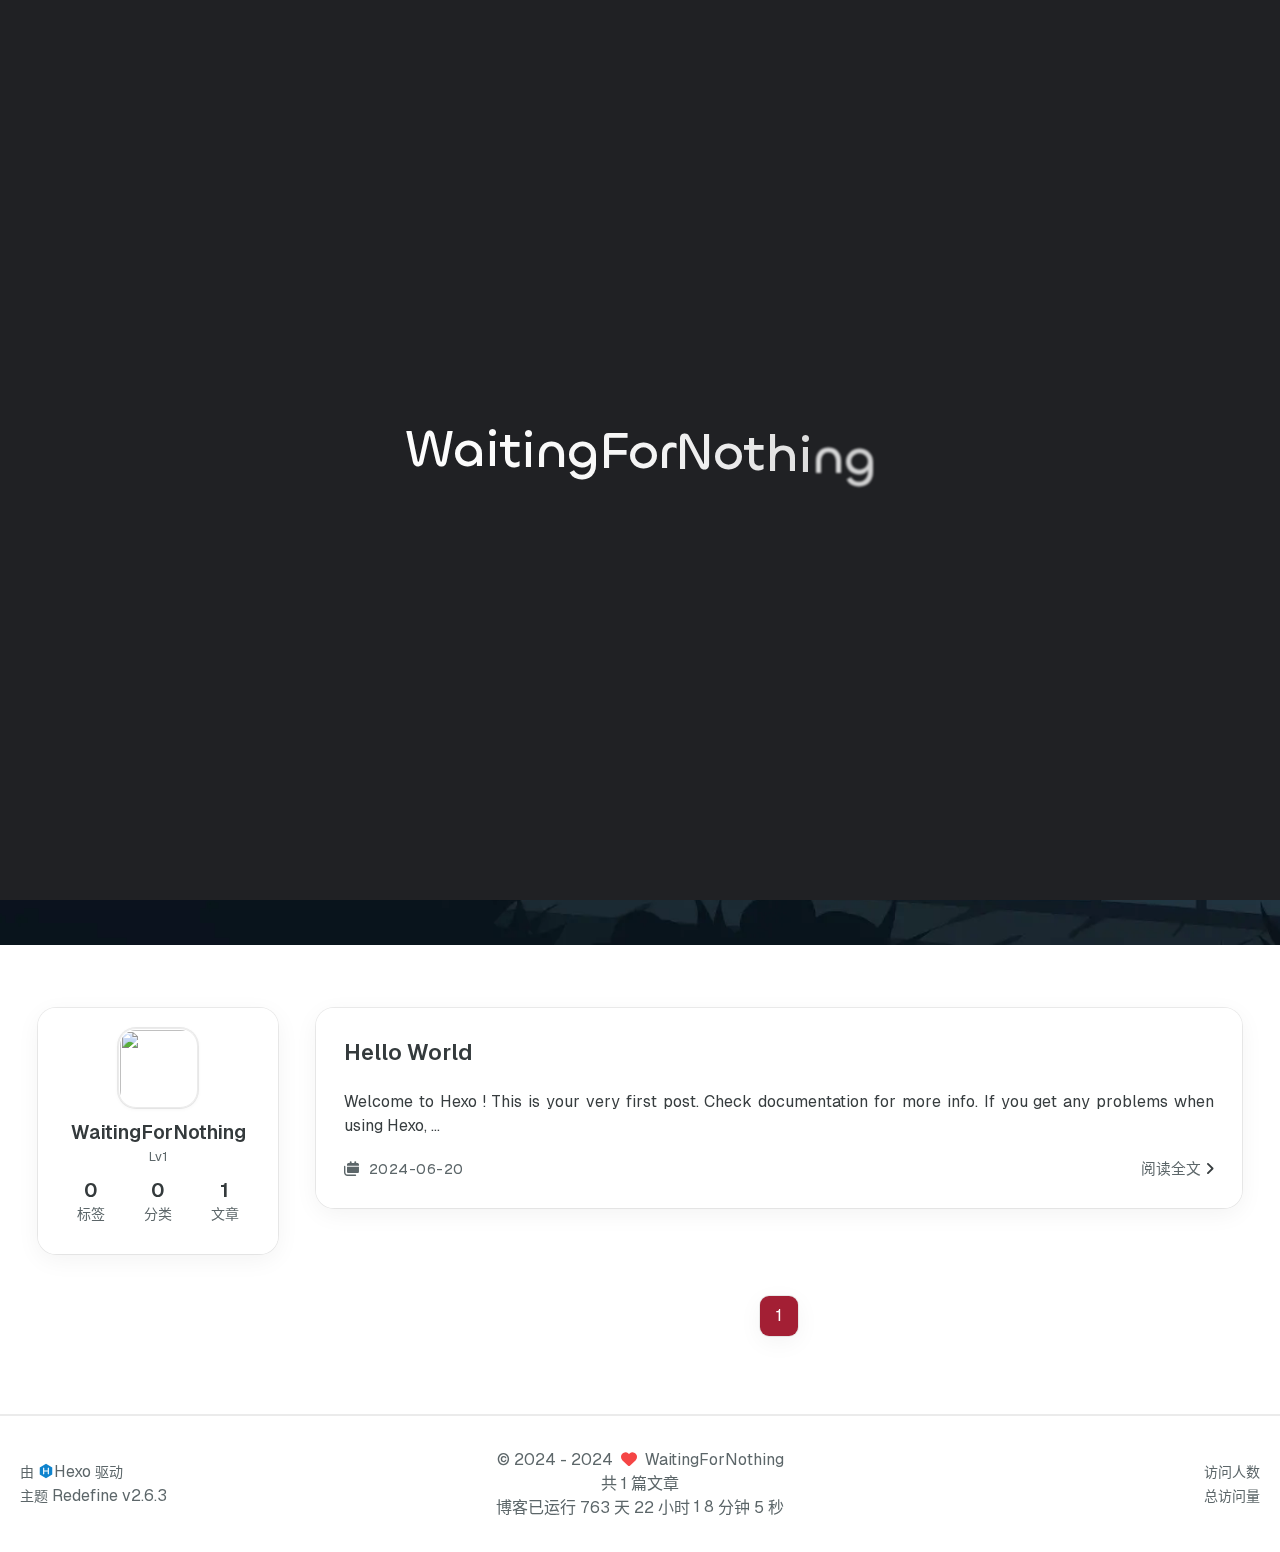
==== commit 4e893c96: "Site updated: 2024-06-29 17:28:49" ====
--- a/index.html
+++ b/index.html
@@ -5,7 +5,7 @@
     <meta name="viewport" content="width=device-width, initial-scale=1">
     <meta name="keywords" content="Hexo Theme Redefine">
     
-    <meta name="author" content="The Redefine Team">
+    <meta name="author" content="WaitingForNothing">
     <!-- preconnect -->
     <link rel="preconnect" href="https://fonts.googleapis.com">
     <link rel="preconnect" href="https://fonts.gstatic.com" crossorigin>
@@ -36,7 +36,7 @@
     
     <title>
         
-        Theme Redefine
+        WaitingForNothing
     </title>
 
     
@@ -76,7 +76,7 @@
 
     <script id="hexo-configurations">
     window.config = {"hostname":"996136583.github.io","root":"/","language":"zh-CN"};
-    window.theme = {"articles":{"style":{"font_size":"16px","line_height":1.5,"image_border_radius":"14px","image_alignment":"center","image_caption":false,"link_icon":true,"title_alignment":"left","headings_top_spacing":{"h1":"3.2rem","h2":"2.4rem","h3":"1.9rem","h4":"1.6rem","h5":"1.4rem","h6":"1.3rem"}},"word_count":{"enable":true,"count":true,"min2read":true},"author_label":{"enable":true,"auto":false,"list":[]},"code_block":{"copy":true,"style":"mac","font":{"enable":false,"family":null,"url":null}},"toc":{"enable":true,"max_depth":3,"number":false,"expand":true,"init_open":true},"copyright":{"enable":true,"default":"cc_by_nc_sa"},"lazyload":true,"recommendation":{"enable":false,"title":"推荐阅读","limit":3,"mobile_limit":2,"placeholder":"/images/wallhaven-wqery6-light.webp","skip_dirs":[]}},"colors":{"primary":"#A31F34","secondary":null,"default_mode":"light"},"global":{"fonts":{"chinese":{"enable":false,"family":null,"url":null},"english":{"enable":false,"family":null,"url":null}},"content_max_width":"1000px","sidebar_width":"210px","hover":{"shadow":true,"scale":false},"scroll_progress":{"bar":false,"percentage":true},"website_counter":{"url":"https://cn.vercount.one/js","enable":true,"site_pv":true,"site_uv":true,"post_pv":true},"single_page":true,"preloader":true,"open_graph":true,"google_analytics":{"enable":false,"id":null}},"home_banner":{"enable":true,"style":"fixed","image":{"light":"/images/wallhaven-wqery6-light.webp","dark":"/images/wallhaven-wqery6-dark.webp"},"title":"Theme Redefine","subtitle":{"text":[],"hitokoto":{"enable":false,"api":"https://v1.hitokoto.cn"},"typing_speed":100,"backing_speed":80,"starting_delay":500,"backing_delay":1500,"loop":true,"smart_backspace":true},"text_color":{"light":"#fff","dark":"#d1d1b6"},"text_style":{"title_size":"2.8rem","subtitle_size":"1.5rem","line_height":1.2},"custom_font":{"enable":false,"family":null,"url":null},"social_links":{"enable":false,"style":"default","links":{"github":null,"instagram":null,"zhihu":null,"twitter":null,"email":null},"qrs":{"weixin":null}}},"plugins":{"feed":{"enable":false},"aplayer":{"enable":false,"type":"fixed","audios":[{"name":null,"artist":null,"url":null,"cover":null,"lrc":null}]},"mermaid":{"enable":false,"version":"9.3.0"}},"version":"2.6.3","navbar":{"auto_hide":false,"color":{"left":"#f78736","right":"#367df7","transparency":35},"width":{"home":"1200px","pages":"1000px"},"links":{"Home":{"path":"/","icon":"fa-regular fa-house"}},"search":{"enable":false,"preload":true}},"page_templates":{"friends_column":2,"tags_style":"blur"},"home":{"sidebar":{"enable":true,"position":"left","first_item":"menu","announcement":null,"show_on_mobile":true,"links":null},"article_date_format":"auto","categories":{"enable":true,"limit":3},"tags":{"enable":true,"limit":3}},"footerStart":"2022/8/17 11:45:14"};
+    window.theme = {"articles":{"style":{"font_size":"16px","line_height":1.5,"image_border_radius":"14px","image_alignment":"center","image_caption":false,"link_icon":true,"title_alignment":"left","headings_top_spacing":{"h1":"3.2rem","h2":"2.4rem","h3":"1.9rem","h4":"1.6rem","h5":"1.4rem","h6":"1.3rem"}},"word_count":{"enable":true,"count":true,"min2read":true},"author_label":{"enable":true,"auto":false,"list":[]},"code_block":{"copy":true,"style":"mac","font":{"enable":false,"family":null,"url":null}},"toc":{"enable":true,"max_depth":3,"number":false,"expand":true,"init_open":true},"copyright":{"enable":true,"default":"cc_by_nc_sa"},"lazyload":true,"recommendation":{"enable":false,"title":"推荐阅读","limit":3,"mobile_limit":2,"placeholder":"/images/wallhaven-wqery6-light.webp","skip_dirs":[]}},"colors":{"primary":"#A31F34","secondary":null,"default_mode":"light"},"global":{"fonts":{"chinese":{"enable":false,"family":null,"url":null},"english":{"enable":false,"family":null,"url":null}},"content_max_width":"1000px","sidebar_width":"210px","hover":{"shadow":true,"scale":false},"scroll_progress":{"bar":true,"percentage":true},"website_counter":{"url":"https://cn.vercount.one/js","enable":true,"site_pv":true,"site_uv":true,"post_pv":true},"single_page":true,"preloader":true,"open_graph":true,"google_analytics":{"enable":false,"id":null}},"home_banner":{"enable":true,"style":"fixed","image":{"light":"/images/wallhaven-wqery6-light.webp","dark":"/images/wallhaven-wqery6-dark.webp"},"title":"WaitingForNothing","subtitle":{"text":["Loading..."],"hitokoto":{"enable":true,"api":"https://v1.hitokoto.cn/?c=b"},"typing_speed":100,"backing_speed":80,"starting_delay":500,"backing_delay":1500,"loop":true,"smart_backspace":true},"text_color":{"light":"#fff","dark":"#d1d1b6"},"text_style":{"title_size":"2.8rem","subtitle_size":"1.5rem","line_height":1.2},"custom_font":{"enable":false,"family":null,"url":null},"social_links":{"enable":false,"style":"default","links":{"github":null,"instagram":null,"zhihu":null,"twitter":null,"email":null},"qrs":{"weixin":null}}},"plugins":{"feed":{"enable":false},"aplayer":{"enable":false,"type":"fixed","audios":[{"name":null,"artist":null,"url":null,"cover":null,"lrc":null}]},"mermaid":{"enable":false,"version":"9.3.0"}},"version":"2.6.3","navbar":{"auto_hide":false,"color":{"left":"#f78736","right":"#367df7","transparency":35},"width":{"home":"1200px","pages":"1000px"},"links":{"Home":{"path":"/","icon":"fa-regular fa-house"}},"search":{"enable":false,"preload":true}},"page_templates":{"friends_column":2,"tags_style":"blur"},"home":{"sidebar":{"enable":true,"position":"left","first_item":"menu","announcement":null,"show_on_mobile":true,"links":null},"article_date_format":"auto","categories":{"enable":true,"limit":3},"tags":{"enable":true,"limit":3}},"footerStart":"2024/6/20 12:00:00"};
     window.lang_ago = {"second":"%s 秒前","minute":"%s 分钟前","hour":"%s 小时前","day":"%s 天前","week":"%s 周前","month":"%s 个月前","year":"%s 年前"};
     window.data = {"masonry":false};
   </script>
@@ -103,6 +103,8 @@
 
 <body>
 <div class="progress-bar-container">
+    
+        <span class="scroll-progress-bar"></span>
     
 
     
@@ -184,7 +186,7 @@
 
 <div class="preloader">
     <h2 class="ml13">
-        Theme Redefine
+        WaitingForNothing
     </h2>
     <script>
         var textWrapper = document.querySelector('.ml13');
@@ -303,7 +305,7 @@
         <div class="description flex flex-col justify-center items-center w-screen font-medium text-center"
         
         >
-            Theme Redefine
+            WaitingForNothing
             
             
                 <p><i id="subtitle"></i></p>
@@ -332,7 +334,7 @@
             
             <a class="logo-title" href="/">
                 <h1>
-                Theme Redefine
+                WaitingForNothing
                 </h1>
             </a>
         </div>
@@ -434,10 +436,10 @@
             
             <div class="sidebar-content" >
                 <div class="avatar flex justify-center">
-    <img src="/images/redefine-avatar.svg">
+    <img src="https://avatars.githubusercontent.com/u/88723346?v=4&size=64">
 </div>
                 <div class="author flex flex-col justify-center my-2.5 mx-0">
-    <div class="name">The Redefine Team</div>
+    <div class="name">WaitingForNothing</div>
     
         <div class="label">Lv1</div>
     
@@ -535,10 +537,10 @@
         <div class="text-center">
             &copy;
             
-              <span>2022</span>
+              <span>2024</span>
               -
             
-            2024&nbsp;&nbsp;<i class="fa-solid fa-heart fa-beat" style="--fa-animation-duration: 0.5s; color: #f54545"></i>&nbsp;&nbsp;<a href="/">The Redefine Team</a>
+            2024&nbsp;&nbsp;<i class="fa-solid fa-heart fa-beat" style="--fa-animation-duration: 0.5s; color: #f54545"></i>&nbsp;&nbsp;<a href="/">WaitingForNothing</a>
             
                 
                 <p class="post-count space-x-0.5">
--- a/css/style.css
+++ b/css/style.css
@@ -4358,6 +4358,23 @@
   width: 100%;
   z-index: 1009;
 }
+.progress-bar-container .scroll-progress-bar {
+  position: absolute;
+  top: 0;
+  left: 0;
+  width: 0;
+  height: 2px;
+  visibility: hidden;
+  z-index: 1007;
+  background: var(--primary-color);
+  transition-property: color, background, box-shadow, border-color, width, opacity;
+  transition-delay: 0s, 0s, 0s, 0s, 0s, 0s;
+  transition-duration: 0.2s, 0.2s, 0.2s, 0.2s, 0.1s, 0.1s;
+  transition-timing-function: ease, ease, ease, ease, ease, ease;
+}
+.progress-bar-container .scroll-progress-bar.hide {
+  display: none !important;
+}
 html.is-animating .scroll-progress-bar {
   opacity: 0;
   transition: opacity 0.1s ease-out;
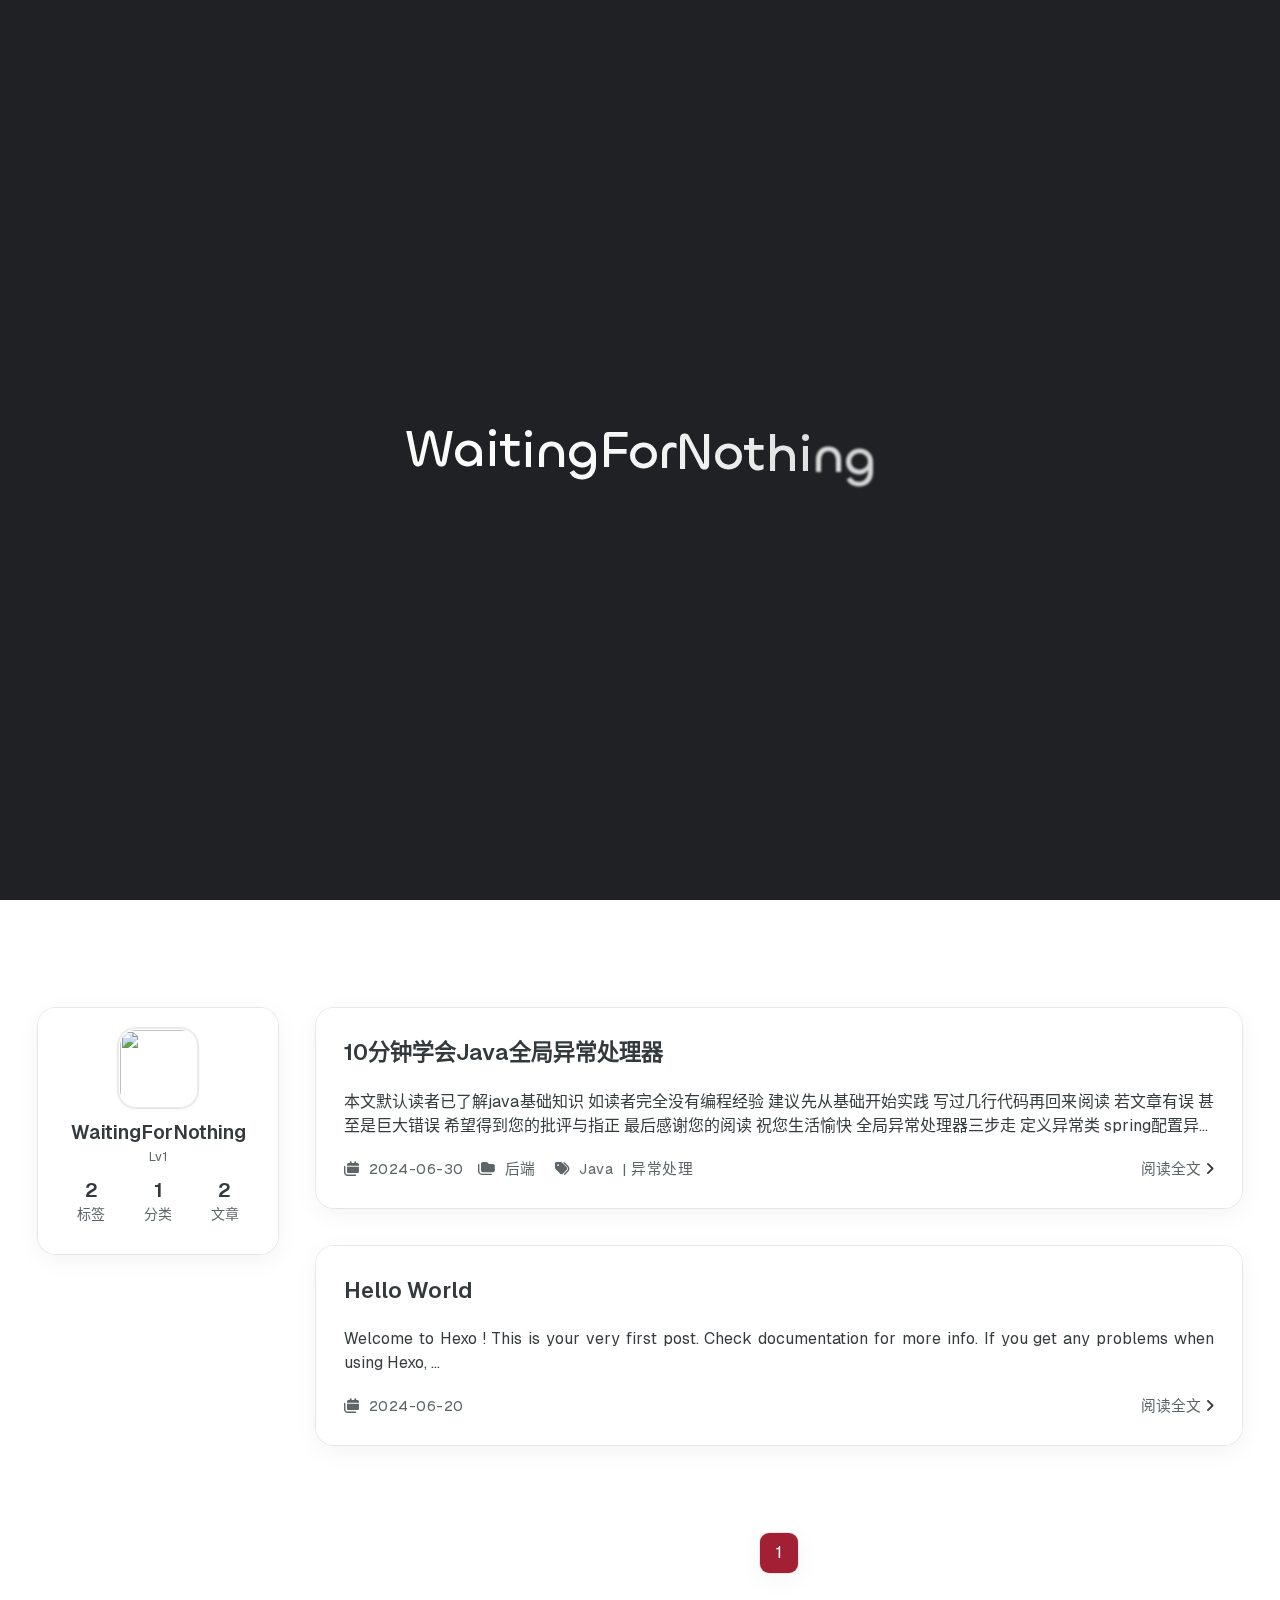
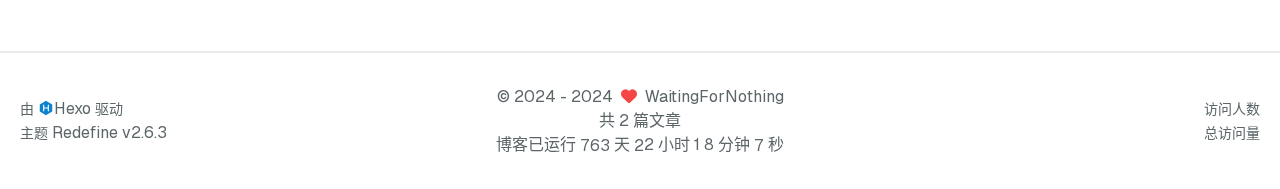
==== commit cfd23562: "Site updated: 2024-06-30 18:56:30" ====
--- a/index.html
+++ b/index.html
@@ -76,7 +76,7 @@
 
     <script id="hexo-configurations">
     window.config = {"hostname":"996136583.github.io","root":"/","language":"zh-CN"};
-    window.theme = {"articles":{"style":{"font_size":"16px","line_height":1.5,"image_border_radius":"14px","image_alignment":"center","image_caption":false,"link_icon":true,"title_alignment":"left","headings_top_spacing":{"h1":"3.2rem","h2":"2.4rem","h3":"1.9rem","h4":"1.6rem","h5":"1.4rem","h6":"1.3rem"}},"word_count":{"enable":true,"count":true,"min2read":true},"author_label":{"enable":true,"auto":false,"list":[]},"code_block":{"copy":true,"style":"mac","font":{"enable":false,"family":null,"url":null}},"toc":{"enable":true,"max_depth":3,"number":false,"expand":true,"init_open":true},"copyright":{"enable":true,"default":"cc_by_nc_sa"},"lazyload":true,"recommendation":{"enable":false,"title":"推荐阅读","limit":3,"mobile_limit":2,"placeholder":"/images/wallhaven-wqery6-light.webp","skip_dirs":[]}},"colors":{"primary":"#A31F34","secondary":null,"default_mode":"light"},"global":{"fonts":{"chinese":{"enable":false,"family":null,"url":null},"english":{"enable":false,"family":null,"url":null}},"content_max_width":"1000px","sidebar_width":"210px","hover":{"shadow":true,"scale":false},"scroll_progress":{"bar":true,"percentage":true},"website_counter":{"url":"https://cn.vercount.one/js","enable":true,"site_pv":true,"site_uv":true,"post_pv":true},"single_page":true,"preloader":true,"open_graph":true,"google_analytics":{"enable":false,"id":null}},"home_banner":{"enable":true,"style":"fixed","image":{"light":"/images/wallhaven-wqery6-light.webp","dark":"/images/wallhaven-wqery6-dark.webp"},"title":"WaitingForNothing","subtitle":{"text":["Loading..."],"hitokoto":{"enable":true,"api":"https://v1.hitokoto.cn/?c=b"},"typing_speed":100,"backing_speed":80,"starting_delay":500,"backing_delay":1500,"loop":true,"smart_backspace":true},"text_color":{"light":"#fff","dark":"#d1d1b6"},"text_style":{"title_size":"2.8rem","subtitle_size":"1.5rem","line_height":1.2},"custom_font":{"enable":false,"family":null,"url":null},"social_links":{"enable":false,"style":"default","links":{"github":null,"instagram":null,"zhihu":null,"twitter":null,"email":null},"qrs":{"weixin":null}}},"plugins":{"feed":{"enable":false},"aplayer":{"enable":false,"type":"fixed","audios":[{"name":null,"artist":null,"url":null,"cover":null,"lrc":null}]},"mermaid":{"enable":false,"version":"9.3.0"}},"version":"2.6.3","navbar":{"auto_hide":false,"color":{"left":"#f78736","right":"#367df7","transparency":35},"width":{"home":"1200px","pages":"1000px"},"links":{"Home":{"path":"/","icon":"fa-regular fa-house"}},"search":{"enable":false,"preload":true}},"page_templates":{"friends_column":2,"tags_style":"blur"},"home":{"sidebar":{"enable":true,"position":"left","first_item":"menu","announcement":null,"show_on_mobile":true,"links":null},"article_date_format":"auto","categories":{"enable":true,"limit":3},"tags":{"enable":true,"limit":3}},"footerStart":"2024/6/20 12:00:00"};
+    window.theme = {"articles":{"style":{"font_size":"16px","line_height":1.5,"image_border_radius":"14px","image_alignment":"center","image_caption":false,"link_icon":true,"title_alignment":"left","headings_top_spacing":{"h1":"3.2rem","h2":"2.4rem","h3":"1.9rem","h4":"1.6rem","h5":"1.4rem","h6":"1.3rem"}},"word_count":{"enable":true,"count":true,"min2read":true},"author_label":{"enable":true,"auto":false,"list":[]},"code_block":{"copy":true,"style":"mac","font":{"enable":false,"family":null,"url":null}},"toc":{"enable":true,"max_depth":3,"number":false,"expand":true,"init_open":true},"copyright":{"enable":true,"default":"cc_by_nc_sa"},"lazyload":true,"recommendation":{"enable":false,"title":"推荐阅读","limit":3,"mobile_limit":2,"placeholder":"/images/wallhaven-wqery6-light.webp","skip_dirs":[]}},"colors":{"primary":"#A31F34","secondary":null,"default_mode":"light"},"global":{"fonts":{"chinese":{"enable":false,"family":null,"url":null},"english":{"enable":false,"family":null,"url":null}},"content_max_width":"1000px","sidebar_width":"210px","hover":{"shadow":true,"scale":false},"scroll_progress":{"bar":true,"percentage":true},"website_counter":{"url":"https://cn.vercount.one/js","enable":true,"site_pv":true,"site_uv":true,"post_pv":true},"single_page":true,"preloader":true,"open_graph":true,"google_analytics":{"enable":false,"id":null}},"home_banner":{"enable":true,"style":"fixed","image":{"light":"/images/xiaoxin.webp","dark":"/images/wallhaven-wqery6-dark.webp"},"title":"WaitingForNothing","subtitle":{"text":["Loading..."],"hitokoto":{"enable":true,"api":"https://v1.hitokoto.cn/?c=b"},"typing_speed":100,"backing_speed":80,"starting_delay":500,"backing_delay":1500,"loop":true,"smart_backspace":true},"text_color":{"light":"#fff","dark":"#d1d1b6"},"text_style":{"title_size":"2.8rem","subtitle_size":"1.5rem","line_height":1.2},"custom_font":{"enable":false,"family":null,"url":null},"social_links":{"enable":true,"style":"default","links":{"github":"https://github.com/996136583","instagram":null,"zhihu":null,"twitter":null,"email":null},"qrs":{"weixin":null}}},"plugins":{"feed":{"enable":false},"aplayer":{"enable":false,"type":"fixed","audios":[{"name":null,"artist":null,"url":null,"cover":null,"lrc":null}]},"mermaid":{"enable":false,"version":"9.3.0"}},"version":"2.6.3","navbar":{"auto_hide":false,"color":{"left":"#f78736","right":"#367df7","transparency":35},"width":{"home":"1200px","pages":"1000px"},"links":{"Home":{"path":"/","icon":"fa-regular fa-house"}},"search":{"enable":false,"preload":true}},"page_templates":{"friends_column":2,"tags_style":"blur"},"home":{"sidebar":{"enable":true,"position":"left","first_item":"menu","announcement":null,"show_on_mobile":true,"links":null},"article_date_format":"auto","categories":{"enable":true,"limit":3},"tags":{"enable":true,"limit":3}},"footerStart":"2024/6/20 12:00:00"};
     window.lang_ago = {"second":"%s 秒前","minute":"%s 分钟前","hour":"%s 小时前","day":"%s 天前","week":"%s 周前","month":"%s 个月前","year":"%s 年前"};
     window.data = {"masonry":false};
   </script>
@@ -294,7 +294,7 @@
         }
     </style>
     <div class="home-banner-background transition-fade fixed top-0 left-0 w-screen h-screen scale-125 sm:scale-110 box-border will-change-transform bg-cover">
-        <img src="/images/wallhaven-wqery6-light.webp" alt="home-banner-background" class="w-full h-full object-cover dark:hidden">
+        <img src="/images/xiaoxin.webp" alt="home-banner-background" class="w-full h-full object-cover dark:hidden">
         <img src="/images/wallhaven-wqery6-dark.webp" alt="home-banner-background" class="w-full h-full object-cover hidden dark:block">
     </div>
 
@@ -311,6 +311,35 @@
                 <p><i id="subtitle"></i></p>
             
         </div>
+        
+            
+            <div class="absolute bottom-0.5 flex flex-row justify-between max-w-[1340px] items-center w-full px-8 sm:px-12">
+                <div class="flex p-3 bg-gray-300/50 dark:bg-gray-500/40 backdrop-blur-lg border border-white/20 dark:border-gray-500/30 group rounded-full cursor-pointer flex justify-center items-center aspect-square h-full shadow-redefine-flat hover:shadow-redefine-flat-hover transition-shadow" onclick="scrollToMain()" >
+                    <i class="fa-solid fa-arrow-down fa-fw fa-lg group-hover:translate-y-1 transition-transform"></i>
+                </div>
+                <div class="social-contacts px-6 py-3 bg-gray-300/50 dark:bg-gray-500/40 backdrop-blur-lg border border-white/20 dark:border-gray-500/30 shadow-redefine-flat rounded-full flex flex-row gap-3 items-center">
+                    
+                        
+                            
+                                <span class="social-contact-item github">
+                                    <a target="_blank" href="https://github.com/996136583">
+                                        <i class="fa-brands fa-fw fa-lg fa-github"></i>
+                                    </a>
+                                </span>
+                            
+                        
+                    
+                        
+                    
+                        
+                    
+                        
+                    
+                        
+                    
+                    
+                </div>
+            </div>
         
     </div>
     <script>
@@ -405,15 +434,15 @@
 
         <div class="statistics flex justify-around my-2.5">
     <a class="item tag-count-item flex flex-col justify-center items-center w-20" href="/tags">
-        <div class="number text-2xl sm:text-xl text-second-text-color font-semibold">0</div>
+        <div class="number text-2xl sm:text-xl text-second-text-color font-semibold">2</div>
         <div class="label text-third-text-color text-sm">标签</div>
     </a>
     <a class="item tag-count-item flex flex-col justify-center items-center w-20" href="/categories">
-        <div class="number text-2xl sm:text-xl text-second-text-color font-semibold">0</div>
+        <div class="number text-2xl sm:text-xl text-second-text-color font-semibold">1</div>
         <div class="label text-third-text-color text-sm">分类</div>
     </a>
     <a class="item tag-count-item flex flex-col justify-center items-center w-20" href="/archives">
-        <div class="number text-2xl sm:text-xl text-second-text-color font-semibold">1</div>
+        <div class="number text-2xl sm:text-xl text-second-text-color font-semibold">2</div>
         <div class="label text-third-text-color text-sm">文章</div>
     </a>
 </div>
@@ -446,15 +475,15 @@
 </div>
                 <div class="statistics flex justify-around my-2.5">
     <a class="item tag-count-item flex flex-col justify-center items-center w-20" href="/tags">
-        <div class="number text-2xl sm:text-xl text-second-text-color font-semibold">0</div>
+        <div class="number text-2xl sm:text-xl text-second-text-color font-semibold">2</div>
         <div class="label text-third-text-color text-sm">标签</div>
     </a>
     <a class="item tag-count-item flex flex-col justify-center items-center w-20" href="/categories">
-        <div class="number text-2xl sm:text-xl text-second-text-color font-semibold">0</div>
+        <div class="number text-2xl sm:text-xl text-second-text-color font-semibold">1</div>
         <div class="label text-third-text-color text-sm">分类</div>
     </a>
     <a class="item tag-count-item flex flex-col justify-center items-center w-20" href="/archives">
-        <div class="number text-2xl sm:text-xl text-second-text-color font-semibold">1</div>
+        <div class="number text-2xl sm:text-xl text-second-text-color font-semibold">2</div>
         <div class="label text-third-text-color text-sm">文章</div>
     </a>
 </div>
@@ -471,6 +500,86 @@
                 
                     <div class="home-content-container">
     <ul class="home-article-list">
+        
+            <li class="home-article-item">
+
+                
+
+                
+
+                
+                <div class="flex flex-col gap-5 px-7 pb-7 pt-7">
+                    <h3 class="home-article-title">
+                        <a href="/2024/06/30/10mins-learn-how-to-use-globalhandler/">
+                            10分钟学会Java全局异常处理器
+                        </a>
+                    </h3>
+
+                    <div class="home-article-content markdown-body">
+                        
+                            
+ 本文默认读者已了解java基础知识
+如读者完全没有编程经验 建议先从基础开始实践 写过几行代码再回来阅读 
+若文章有误 甚至是巨大错误 希望得到您的批评与指正
+最后感谢您的阅读 祝您生活愉快
+
+全局异常处理器三步走
+定义异常类
+spring配置异...
+                        
+                    </div>
+
+                    <div class="home-article-meta-info-container">
+    <div class="home-article-meta-info">
+        <span><i class="fa-solid fa-calendars"></i>&nbsp;
+            <span class="home-article-date" data-date="Sun Jun 30 2024 18:52:30 GMT+0800">
+                
+                    2024-06-30
+                
+            </span>
+        </span>
+        
+            <span class="home-article-category">
+                <i class="fa-solid fa-folders"></i>&nbsp;
+            <ul>
+                
+                
+                    
+                        
+                        <li>
+                            <a href="/categories/%E5%90%8E%E7%AB%AF/">后端</a>&nbsp;
+                        </li>
+                    
+                    
+                
+            </ul>
+        </span>
+        
+        
+            <span class="home-article-tag">
+                <i class="fa-solid fa-tags"></i>&nbsp;
+                <ul>
+                    
+                        <li>
+                            
+                            <a href="/tags/Java/">Java</a>&nbsp;
+                        </li>
+                    
+                        <li>
+                            | 
+                            <a href="/tags/%E5%BC%82%E5%B8%B8%E5%A4%84%E7%90%86/">异常处理</a>&nbsp;
+                        </li>
+                    
+                </ul>
+            </span>
+        
+    </div>
+
+    <a href="/2024/06/30/10mins-learn-how-to-use-globalhandler/">阅读全文<span class="seo-reader-text">10分钟学会Java全局异常处理器</span>&nbsp;<i class="fa-solid fa-angle-right"></i></a>
+</div>
+
+                </div>
+            </li>
         
             <li class="home-article-item">
 
@@ -545,7 +654,7 @@
                 
                 <p class="post-count space-x-0.5">
                     <span>
-                        共 1 篇文章
+                        共 2 篇文章
                     </span>
                     
                 </p>
